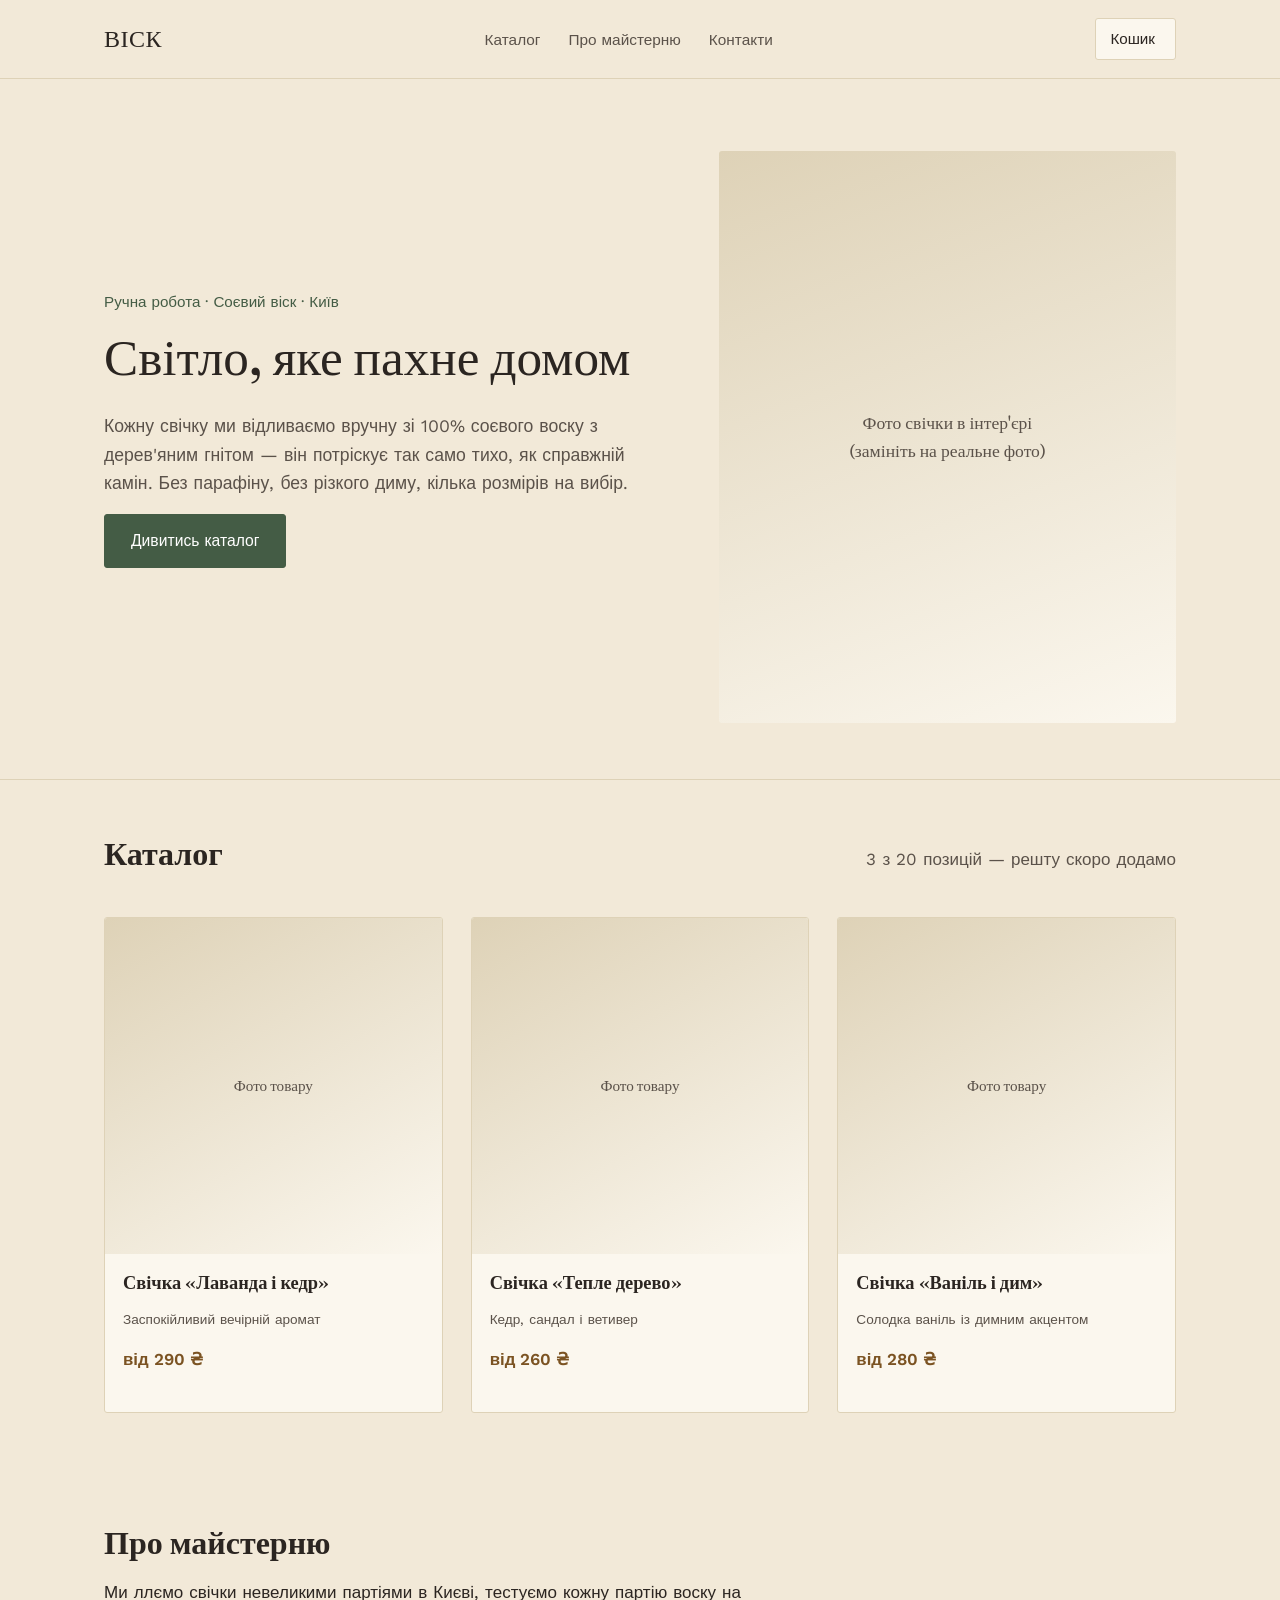
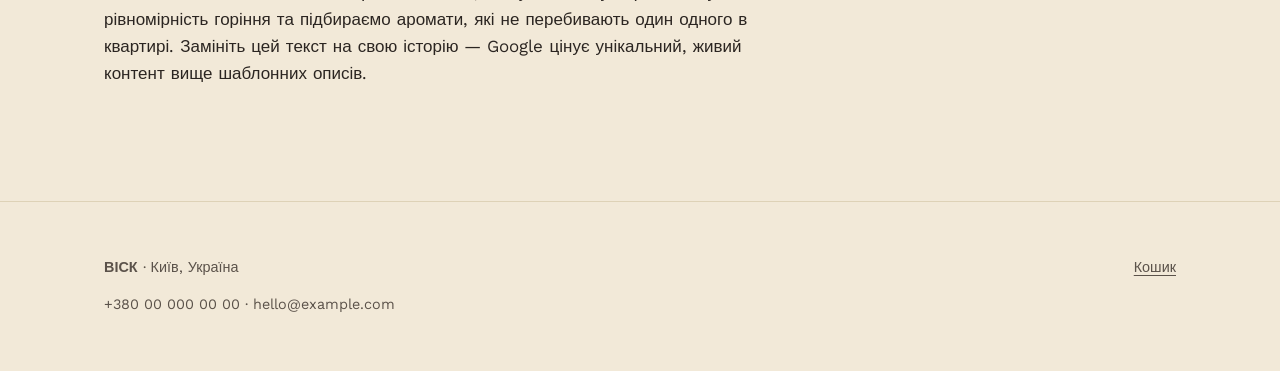
==== index.html @ 2d43c4ae "1" ====
<!DOCTYPE html>
<html lang="uk">
<head>
  <meta charset="UTF-8">
  <meta name="viewport" content="width=device-width, initial-scale=1.0">
  <title>ВІСК — авторські свічки ручної роботи із соєвого воску</title>
  <meta name="description" content="Свічки ручної роботи з натурального соєвого воску з дерев'яним гнітом. Без парафіну, кілька розмірів на вибір. Доставка по Україні.">
  <link rel="canonical" href="https://example-vosk-shop.netlify.app/">
  <meta property="og:type" content="website">
  <meta property="og:title" content="ВІСК — авторські свічки ручної роботи">
  <meta property="og:description" content="Свічки з натурального соєвого воску з дерев'яним гнітом. Без парафіну, кілька розмірів на вибір.">
  <meta property="og:url" content="https://example-vosk-shop.netlify.app/">
  <meta property="og:locale" content="uk_UA">
  <link rel="icon" href="/favicon.svg" type="image/svg+xml">
  <link rel="preconnect" href="https://fonts.googleapis.com">
  <link rel="preconnect" href="https://fonts.gstatic.com" crossorigin>
  <link href="https://fonts.googleapis.com/css2?family=Fraunces:wght@500;600&family=Work+Sans:wght@400;500;600&display=swap" rel="stylesheet">
  <link rel="stylesheet" href="/css/styles.css">
  <script type="application/ld+json">
  {
    "@context": "https://schema.org",
    "@type": "Store",
    "name": "ВІСК",
    "description": "Авторські свічки ручної роботи з натурального соєвого воску.",
    "url": "https://example-vosk-shop.netlify.app/",
    "priceRange": "₴₴"
  }
  </script>
</head>
<body>
  <a class="skip-link" href="#main-content">Перейти до основного контенту</a>
  <header class="site-header">
    <div class="container site-header__inner">
      <a href="/" class="logo">ВІСК</a>
      <nav class="main-nav" id="main-nav" aria-label="Основна навігація" data-open="false">
        <ul>
          <li><a href="/#catalog">Каталог</a></li>
          <li><a href="/#about">Про майстерню</a></li>
          <li><a href="/#contacts">Контакти</a></li>
        </ul>
      </nav>
      <div class="header-actions">
        <a href="/cart.html" class="cart-link" aria-label="Кошик">
          Кошик <span data-cart-count></span>
        </a>
        <button type="button" class="nav-toggle" aria-expanded="false" aria-controls="main-nav" aria-label="Відкрити меню">
          <svg width="20" height="20" viewBox="0 0 20 20" fill="none" aria-hidden="true">
            <path d="M2 5h16M2 10h16M2 15h16" stroke="currentColor" stroke-width="1.6" stroke-linecap="round"/>
          </svg>
        </button>
      </div>
    </div>
    <div class="nav-scrim" data-open="false"></div>
  </header>

  <main id="main-content">
    <section class="hero">
      <div class="container hero__grid">
        <div>
          <p class="hero__eyebrow">Ручна робота · Соєвий віск · Київ</p>
          <h1>Світло, яке пахне домом</h1>
          <p class="lede">Кожну свічку ми відливаємо вручну зі 100% соєвого воску з дерев'яним гнітом — він потріскує так само тихо, як справжній камін. Без парафіну, без різкого диму, кілька розмірів на вибір.</p>
          <p><a href="#catalog" class="btn">Дивитись каталог</a></p>
        </div>
        <div class="hero__image" role="img" aria-label="Фотографія свічки ручної роботи в інтер'єрі">
          Фото свічки в інтер'єрі<br>(замініть на реальне фото)
        </div>
      </div>
    </section>

    <section class="section" id="catalog">
      <div class="container">
        <div class="section__head">
          <h2>Каталог</h2>
          <p>3 з 20 позицій — решту скоро додамо</p>
        </div>
        <div class="product-grid">
<!-- CATALOG:START -->
          <a class="product-card" href="/product/svicha-lavanda.html">
            <div class="product-card__image" role="img" aria-label="Фото товару: Свічка «Лаванда і кедр»">Фото товару</div>
            <div class="product-card__body">
              <h3>Свічка «Лаванда і кедр»</h3>
              <p class="product-card__scent">Заспокійливий вечірній аромат</p>
              <p class="product-card__price">від 290 ₴</p>
            </div>
          </a>

          <a class="product-card" href="/product/svicha-derevo.html">
            <div class="product-card__image" role="img" aria-label="Фото товару: Свічка «Тепле дерево»">Фото товару</div>
            <div class="product-card__body">
              <h3>Свічка «Тепле дерево»</h3>
              <p class="product-card__scent">Кедр, сандал і ветивер</p>
              <p class="product-card__price">від 260 ₴</p>
            </div>
          </a>

          <a class="product-card" href="/product/svicha-vanil.html">
            <div class="product-card__image" role="img" aria-label="Фото товару: Свічка «Ваніль і дим»">Фото товару</div>
            <div class="product-card__body">
              <h3>Свічка «Ваніль і дим»</h3>
              <p class="product-card__scent">Солодка ваніль із димним акцентом</p>
              <p class="product-card__price">від 280 ₴</p>
            </div>
          </a>
          <!-- CATALOG:END -->
        </div>
      </div>
    </section>

    <section class="section" id="about">
      <div class="container">
        <h2>Про майстерню</h2>
        <p>Ми ллємо свічки невеликими партіями в Києві, тестуємо кожну партію воску на рівномірність горіння та підбираємо аромати, які не перебивають один одного в квартирі. Замініть цей текст на свою історію — Google цінує унікальний, живий контент вище шаблонних описів.</p>
      </div>
    </section>
  </main>

  <footer class="site-footer" id="contacts">
    <div class="container site-footer__inner">
      <div>
        <p><strong>ВІСК</strong> · Київ, Україна</p>
        <p>+380 00 000 00 00 · hello@example.com</p>
      </div>
      <nav aria-label="Інформація">
        <p><a href="/cart.html">Кошик</a></p>
      </nav>
    </div>
  </footer>

  <script src="/js/products-data.js"></script>
  <script src="/js/cart.js"></script>
  <script src="/js/main.js"></script>
</body>
</html>
---- css/styles.css ----
/* =========================================================
   ВОСК — стили магазина
   Токены палитры и типографики собраны в :root, ничего
   не хардкодится повторно, чтобы правки были в одном месте.
   ========================================================= */

:root {
  --wax: #f2e9d8;          /* фон — цвет воска */
  --wax-card: #fbf7ee;     /* фон карточек, чуть светлее */
  --wick: #2b2521;         /* текст — цвет фитиля */
  --wick-soft: #5b524a;    /* вторичный текст */
  --forest: #445c45;       /* основной акцент — брендовый зелёный */
  --forest-dark: #334634;
  --amber: #7b5322;        /* акцент действия — цена, hover (затемнено для контраста AA 5.6:1) */
  --error: #a33333;        /* ошибки форм, контраст AA 5.7:1 на --wax */
  --stone: #ded2b7;        /* границы, разделители */
  --white: #ffffff;

  --font-display: "Fraunces", Georgia, serif;
  --font-body: "Work Sans", Arial, sans-serif;

  --radius: 3px;
  --container: 1120px;
}

* { box-sizing: border-box; }

/* ---------- Skip link (accessibility) ---------- */

.skip-link {
  position: absolute;
  left: 0;
  top: -100%;
  background: var(--forest);
  color: var(--white);
  padding: 12px 20px;
  z-index: 100;
  text-decoration: none;
  border-radius: 0 0 var(--radius) 0;
  transition: top 0.15s ease;
}

.skip-link:focus {
  top: 0;
}

.visually-hidden {
  position: absolute;
  width: 1px;
  height: 1px;
  padding: 0;
  margin: -1px;
  overflow: hidden;
  clip: rect(0, 0, 0, 0);
  white-space: nowrap;
  border: 0;
}

html {
  scroll-behavior: smooth;
}

@media (prefers-reduced-motion: reduce) {
  html { scroll-behavior: auto; }
  * { animation-duration: 0.01ms !important; animation-iteration-count: 1 !important; transition-duration: 0.01ms !important; }
}

body {
  margin: 0;
  background: var(--wax);
  color: var(--wick);
  font-family: var(--font-body);
  font-size: 17px;
  line-height: 1.6;
  -webkit-font-smoothing: antialiased;
}

h1, h2, h3 {
  font-family: var(--font-display);
  font-weight: 600;
  line-height: 1.15;
  margin: 0 0 0.5em;
  color: var(--wick);
}

h1 { font-size: clamp(2.1rem, 4vw, 3.2rem); font-weight: 500; }
h2 { font-size: clamp(1.5rem, 2.6vw, 2rem); }
h3 { font-size: 1.15rem; }

p { max-width: 62ch; }

a {
  color: var(--forest);
  text-decoration-thickness: 1px;
  text-underline-offset: 3px;
}

a:focus-visible,
button:focus-visible,
input:focus-visible,
select:focus-visible,
textarea:focus-visible {
  outline: 2px solid var(--forest);
  outline-offset: 2px;
}

img { max-width: 100%; display: block; }

.container {
  width: 100%;
  max-width: var(--container);
  margin-inline: auto;
  padding-inline: 24px;
}

/* ---------- Header ---------- */

.site-header {
  border-bottom: 1px solid var(--stone);
  background: var(--wax);
  position: sticky;
  top: 0;
  z-index: 10;
}

.site-header__inner {
  display: flex;
  align-items: center;
  justify-content: space-between;
  padding-block: 18px;
}

.logo {
  font-family: var(--font-display);
  font-size: 1.5rem;
  color: var(--wick);
  text-decoration: none;
  letter-spacing: 0.02em;
}

.main-nav ul {
  display: flex;
  gap: 28px;
  list-style: none;
  margin: 0;
  padding: 0;
}

.main-nav a {
  color: var(--wick-soft);
  text-decoration: none;
  font-size: 0.96rem;
}

.main-nav a:hover { color: var(--forest); }

.header-actions {
  display: flex;
  align-items: center;
  gap: 12px;
}

.nav-toggle {
  display: none;
  background: none;
  border: 1px solid var(--stone);
  border-radius: var(--radius);
  width: 42px;
  height: 42px;
  padding: 0;
  cursor: pointer;
  align-items: center;
  justify-content: center;
}

.nav-toggle svg { display: block; }

/* ---------- Mobile nav ---------- */

@media (max-width: 860px) {
  .nav-toggle { display: inline-flex; }

  .main-nav {
    display: block;
    position: fixed;
    inset: 0 0 0 auto;
    width: min(300px, 80vw);
    background: var(--wax-card);
    border-left: 1px solid var(--stone);
    padding: 90px 28px 28px;
    transform: translateX(100%);
    transition: transform 0.2s ease;
    z-index: 20;
  }

  .main-nav[data-open="true"] {
    transform: translateX(0);
  }

  .main-nav ul {
    flex-direction: column;
    gap: 22px;
  }

  .main-nav a {
    font-size: 1.1rem;
    display: block;
  }

  .nav-scrim {
    display: none;
    position: fixed;
    inset: 0;
    background: rgba(43, 37, 33, 0.4);
    z-index: 15;
  }

  .nav-scrim[data-open="true"] {
    display: block;
  }
}

.cart-link {
  display: inline-flex;
  align-items: center;
  gap: 6px;
  text-decoration: none;
  color: var(--wick);
  font-size: 0.95rem;
  border: 1px solid var(--stone);
  padding: 8px 14px;
  border-radius: var(--radius);
  background: var(--wax-card);
}

.cart-link:hover { border-color: var(--forest); }

/* ---------- Hero ---------- */

.hero {
  padding-block: 72px 56px;
  border-bottom: 1px solid var(--stone);
}

.hero__grid {
  display: grid;
  grid-template-columns: 1.1fr 0.9fr;
  gap: 56px;
  align-items: center;
}

.hero__eyebrow {
  color: var(--forest);
  font-size: 0.95rem;
  margin: 0 0 14px;
}

.hero p.lede {
  color: var(--wick-soft);
  font-size: 1.1rem;
}

.hero__image {
  aspect-ratio: 4/5;
  background: linear-gradient(160deg, var(--stone), var(--wax-card));
  border-radius: var(--radius);
  display: flex;
  align-items: center;
  justify-content: center;
  color: var(--wick-soft);
  font-family: var(--font-display);
  font-size: 1.1rem;
  text-align: center;
  padding: 24px;
}

.btn {
  display: inline-block;
  background: var(--forest);
  color: var(--white);
  text-decoration: none;
  padding: 13px 26px;
  border-radius: var(--radius);
  font-size: 0.98rem;
  border: 1px solid var(--forest);
  cursor: pointer;
  font-family: var(--font-body);
}

.btn:hover { background: var(--forest-dark); border-color: var(--forest-dark); }

.btn--outline {
  background: transparent;
  color: var(--wick);
  border-color: var(--wick);
}

.btn--outline:hover { border-color: var(--forest); color: var(--forest); background: transparent; }

.btn--full { width: 100%; text-align: center; }

/* ---------- Product grid ---------- */

.section { padding-block: 56px; }

.section__head {
  display: flex;
  justify-content: space-between;
  align-items: baseline;
  margin-bottom: 28px;
  gap: 16px;
  flex-wrap: wrap;
}

.section__head p { margin: 0; color: var(--wick-soft); }

.product-grid {
  display: grid;
  grid-template-columns: repeat(3, 1fr);
  gap: 28px;
}

.product-card {
  background: var(--wax-card);
  border: 1px solid var(--stone);
  border-radius: var(--radius);
  overflow: hidden;
  text-decoration: none;
  color: inherit;
  display: flex;
  flex-direction: column;
}

.product-card__image {
  aspect-ratio: 1/1;
  background: linear-gradient(150deg, var(--stone), var(--wax-card));
  display: flex;
  align-items: center;
  justify-content: center;
  color: var(--wick-soft);
  font-family: var(--font-display);
  font-size: 0.95rem;
  text-align: center;
  padding: 16px;
}

.product-card__body {
  padding: 18px 18px 22px;
  display: flex;
  flex-direction: column;
  gap: 6px;
  flex-grow: 1;
}

.product-card__scent {
  font-size: 0.85rem;
  color: var(--wick-soft);
  margin: 0;
}

.product-card__price {
  margin-top: auto;
  padding-top: 10px;
  font-size: 1.05rem;
  color: var(--amber);
  font-weight: 600;
}

/* ---------- Product page ---------- */

.breadcrumbs {
  font-size: 0.88rem;
  color: var(--wick-soft);
  padding-block: 20px 0;
}

.breadcrumbs a { color: var(--wick-soft); }
.breadcrumbs ol { list-style: none; display: flex; gap: 6px; margin: 0; padding: 0; flex-wrap: wrap; }
.breadcrumbs li:not(:last-child)::after { content: "/"; margin-left: 6px; color: var(--stone); }

.product-detail {
  display: grid;
  grid-template-columns: 1fr 1fr;
  gap: 56px;
  padding-block: 32px 64px;
  align-items: start;
}

.product-detail__gallery {
  aspect-ratio: 1/1;
  background: linear-gradient(150deg, var(--stone), var(--wax-card));
  border-radius: var(--radius);
  display: flex;
  align-items: center;
  justify-content: center;
  color: var(--wick-soft);
  font-family: var(--font-display);
  text-align: center;
  padding: 24px;
}

.product-detail__price {
  font-size: 1.7rem;
  color: var(--amber);
  font-weight: 600;
  margin: 6px 0 22px;
}

.product-detail__meta {
  list-style: none;
  padding: 0;
  margin: 24px 0;
  border-top: 1px solid var(--stone);
}

.product-detail__meta li {
  display: flex;
  justify-content: space-between;
  padding: 10px 0;
  border-bottom: 1px solid var(--stone);
  font-size: 0.95rem;
}

.product-detail__meta span:first-child { color: var(--wick-soft); }

.qty-row {
  display: flex;
  align-items: center;
  gap: 14px;
  margin-bottom: 20px;
}

.qty-input {
  width: 64px;
  padding: 10px;
  border: 1px solid var(--stone);
  border-radius: var(--radius);
  font-family: var(--font-body);
  font-size: 1rem;
  text-align: center;
  background: var(--white);
}

/* ---------- Cart & checkout ---------- */

.cart-table {
  width: 100%;
  border-collapse: collapse;
  margin-block: 28px;
}

.cart-table th {
  text-align: left;
  font-size: 0.85rem;
  color: var(--wick-soft);
  font-weight: 500;
  padding-bottom: 12px;
  border-bottom: 1px solid var(--stone);
}

.cart-table td {
  padding: 16px 0;
  border-bottom: 1px solid var(--stone);
  vertical-align: middle;
}

.cart-item__name { font-weight: 500; }
.cart-item__remove {
  background: none;
  border: none;
  color: var(--wick-soft);
  text-decoration: underline;
  cursor: pointer;
  font-family: var(--font-body);
  font-size: 0.88rem;
  padding: 0;
}
.cart-item__remove:hover { color: var(--amber); }

.cart-qty {
  width: 56px;
  padding: 8px;
  border: 1px solid var(--stone);
  border-radius: var(--radius);
  text-align: center;
  font-family: var(--font-body);
}

.cart-summary {
  max-width: 360px;
  margin-left: auto;
  border-top: 2px solid var(--wick);
  padding-top: 18px;
}

.cart-summary__row {
  display: flex;
  justify-content: space-between;
  padding-block: 6px;
}

.cart-summary__total {
  font-size: 1.2rem;
  font-weight: 600;
  color: var(--wick);
  border-top: 1px solid var(--stone);
  margin-top: 8px;
  padding-top: 12px;
}

.empty-state {
  text-align: center;
  padding-block: 64px;
  color: var(--wick-soft);
}

.form-grid {
  display: grid;
  grid-template-columns: 1fr 1fr;
  gap: 18px;
  margin-block: 24px;
}

.form-grid .full { grid-column: 1 / -1; }

.field label {
  display: block;
  font-size: 0.88rem;
  color: var(--wick-soft);
  margin-bottom: 6px;
}

.field input,
.field textarea {
  width: 100%;
  padding: 12px;
  border: 1px solid var(--stone);
  border-radius: var(--radius);
  font-family: var(--font-body);
  font-size: 1rem;
  background: var(--white);
}

.checkout-note {
  font-size: 0.85rem;
  color: var(--wick-soft);
  margin-top: 14px;
}

/* ---------- Footer ---------- */

.site-footer {
  border-top: 1px solid var(--stone);
  padding-block: 40px;
  margin-top: 40px;
}

.site-footer__inner {
  display: flex;
  justify-content: space-between;
  flex-wrap: wrap;
  gap: 20px;
  color: var(--wick-soft);
  font-size: 0.9rem;
}

.site-footer a { color: var(--wick-soft); }

/* ---------- Responsive ---------- */

@media (max-width: 860px) {
  .hero__grid { grid-template-columns: 1fr; }
  .hero__image { order: -1; aspect-ratio: 16/10; }
  .product-grid { grid-template-columns: repeat(2, 1fr); }
  .product-detail { grid-template-columns: 1fr; gap: 32px; }
  .form-grid { grid-template-columns: 1fr; }
}

@media (max-width: 520px) {
  .product-grid { grid-template-columns: 1fr; }
  .site-footer__inner { flex-direction: column; }
}
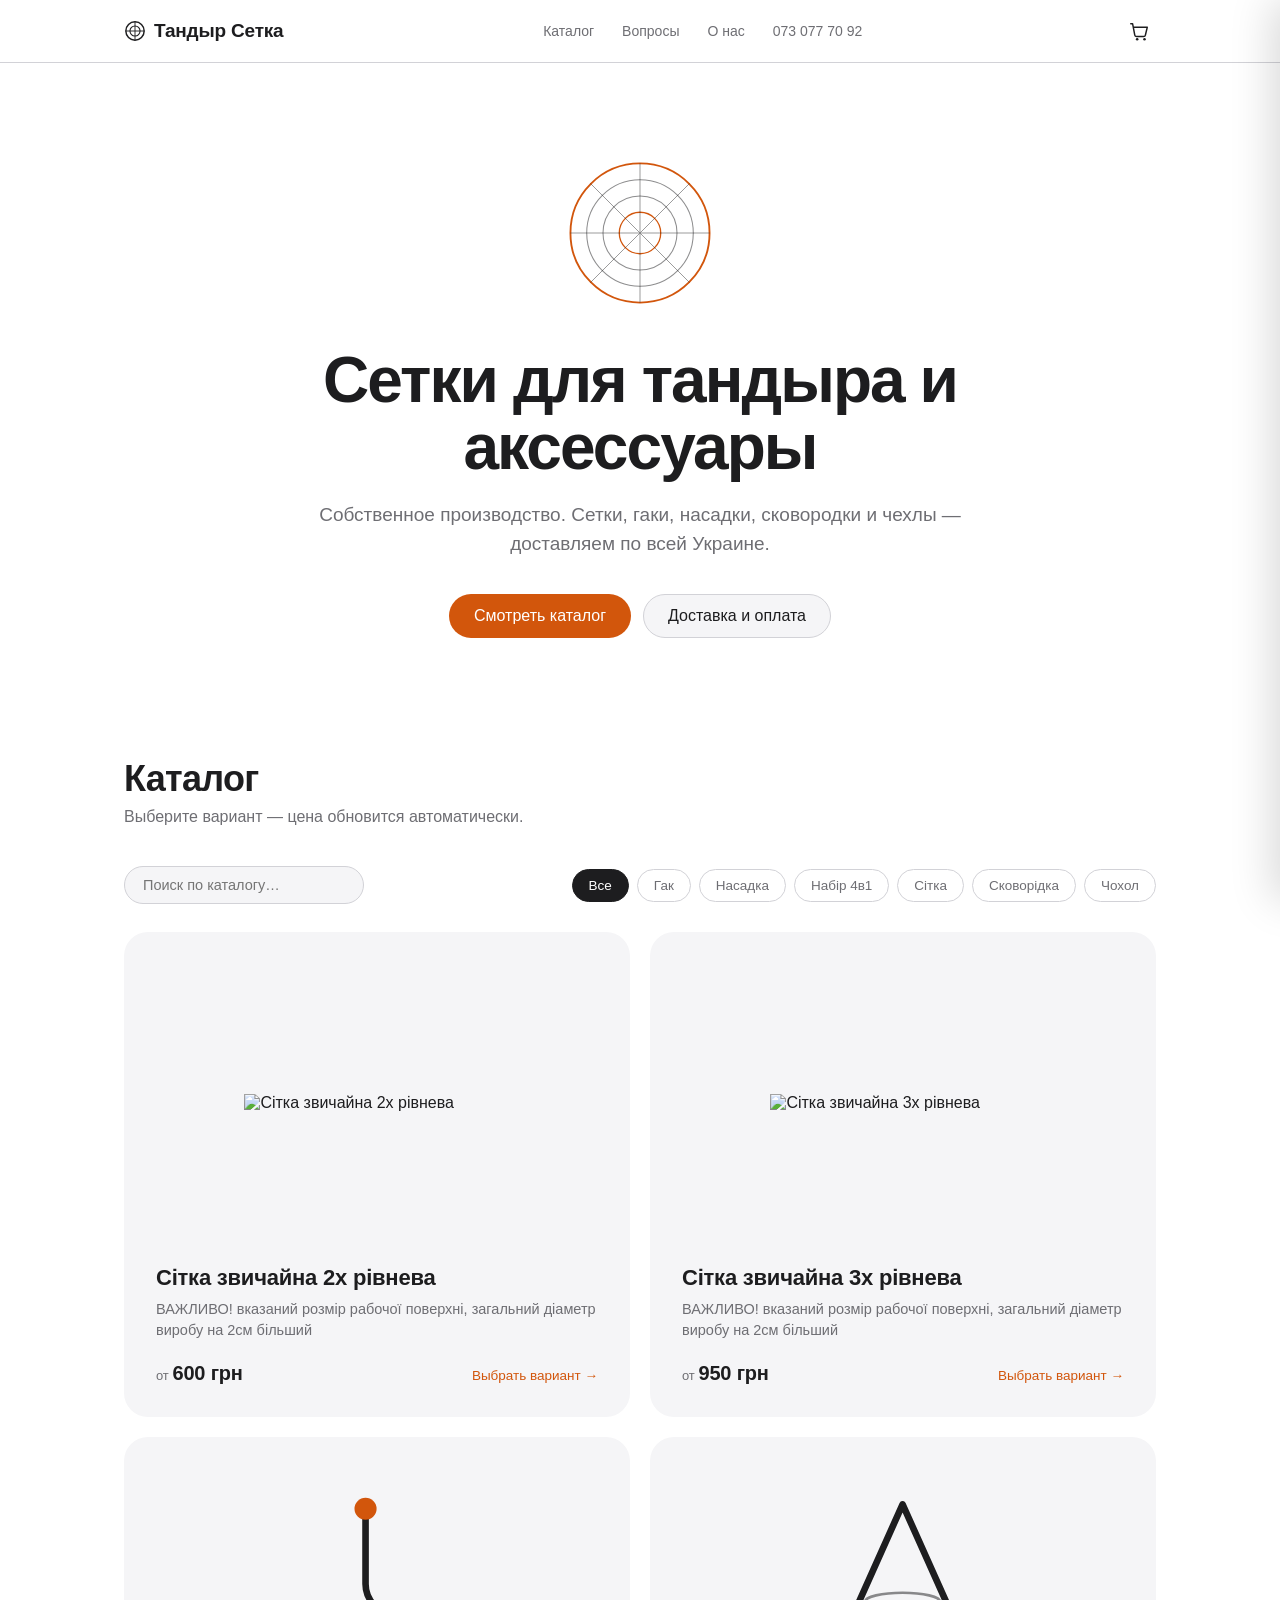
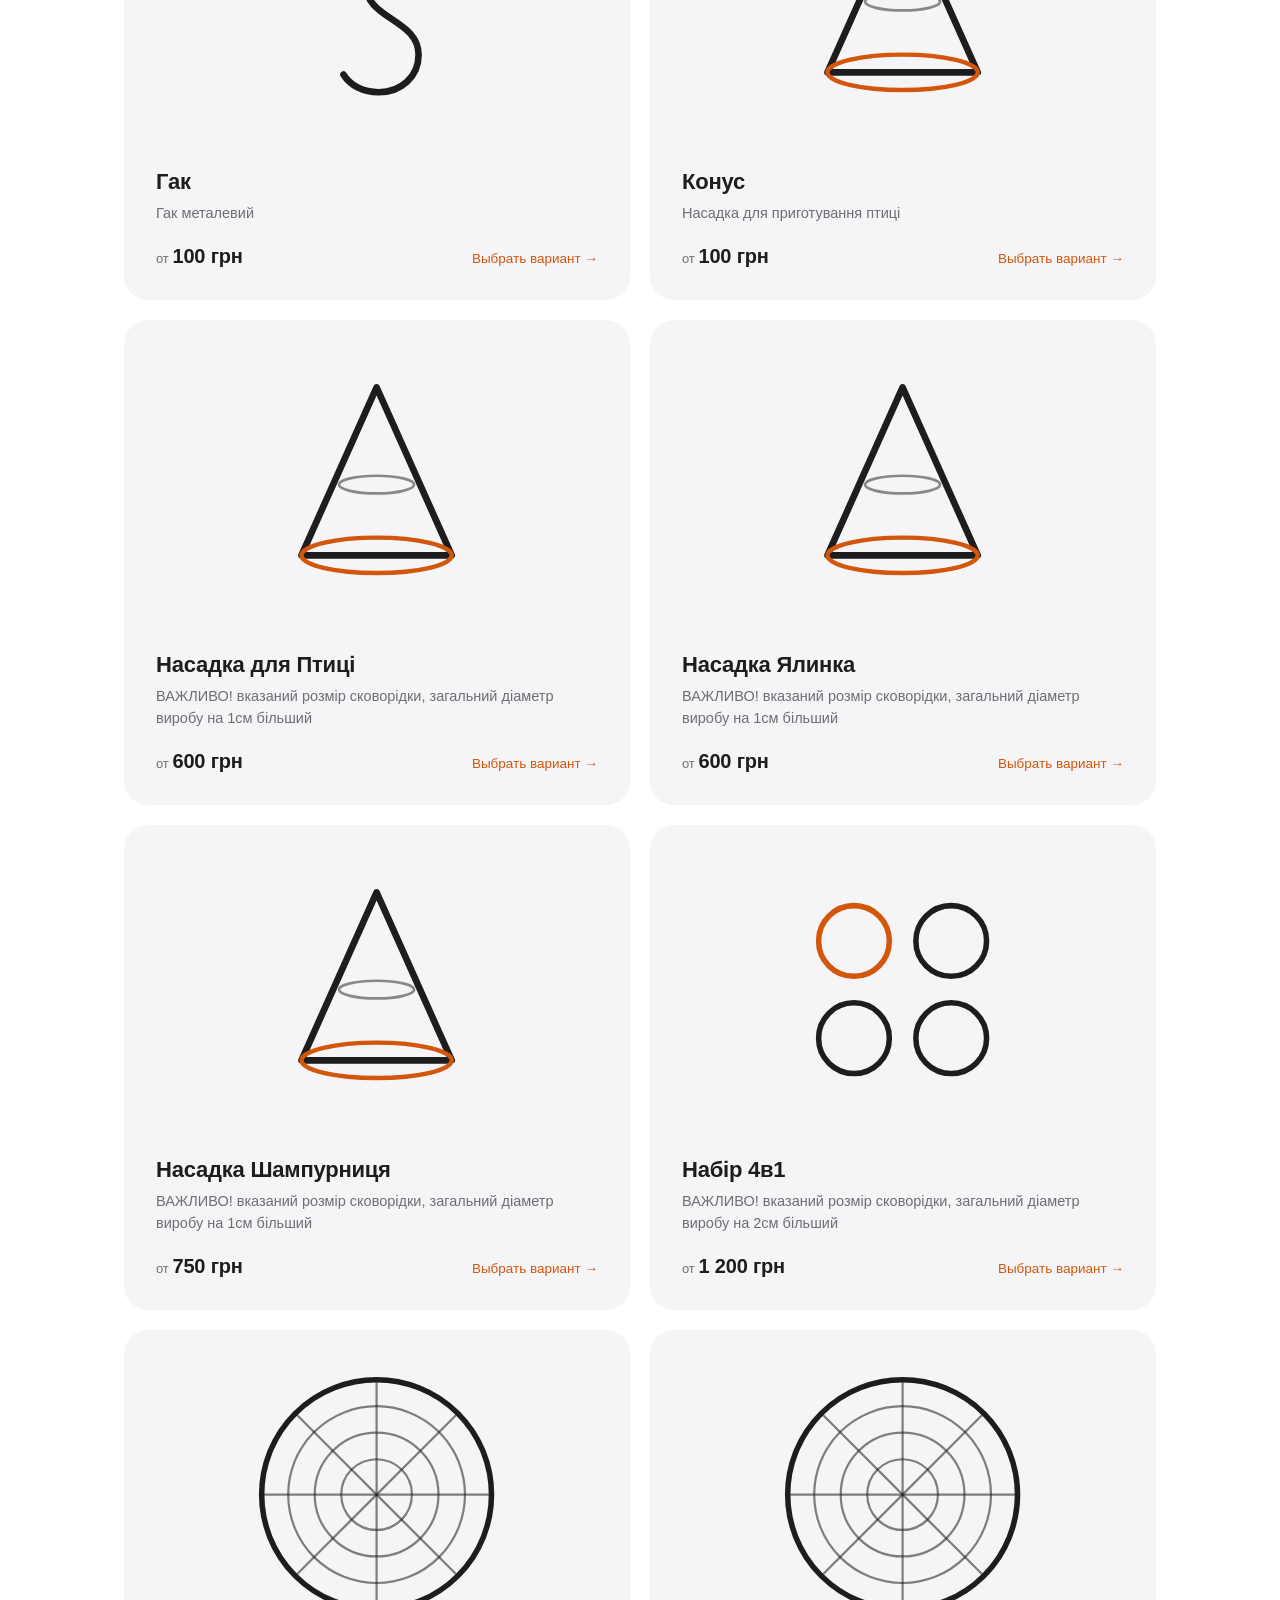
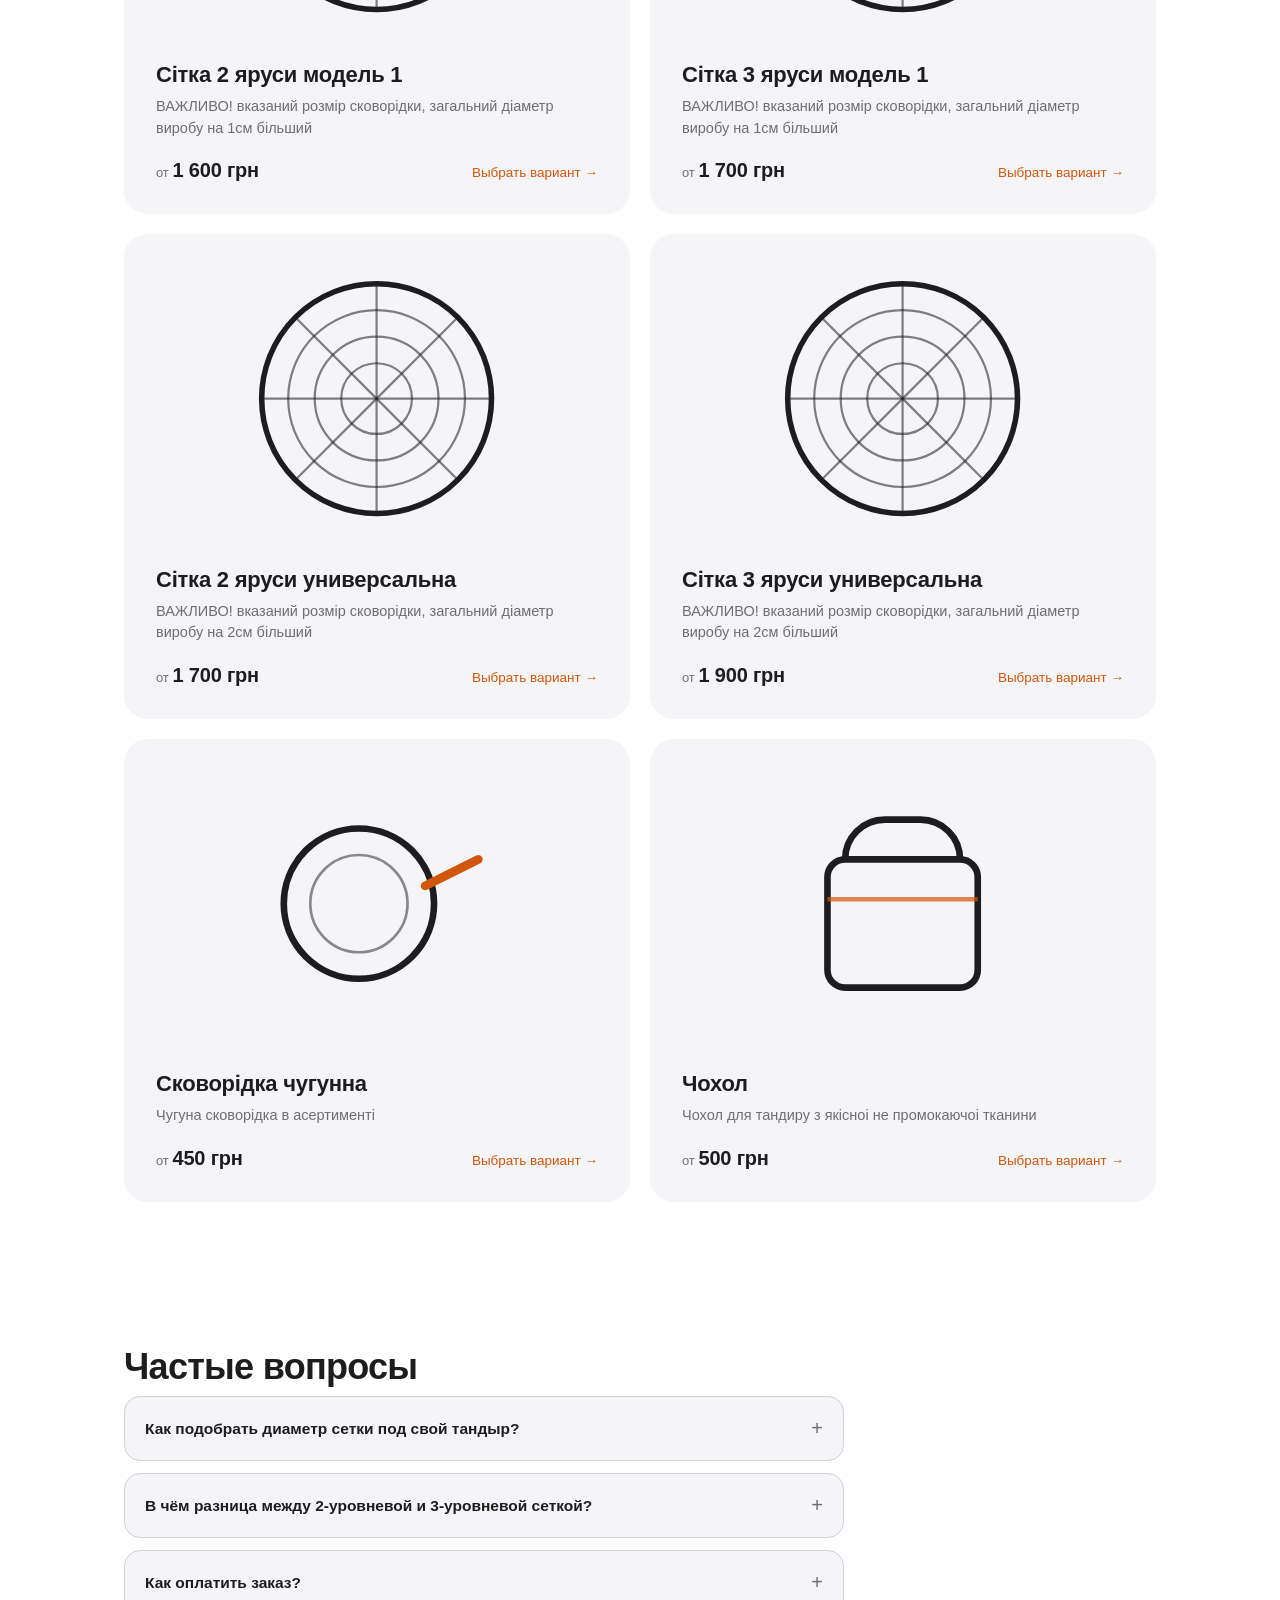
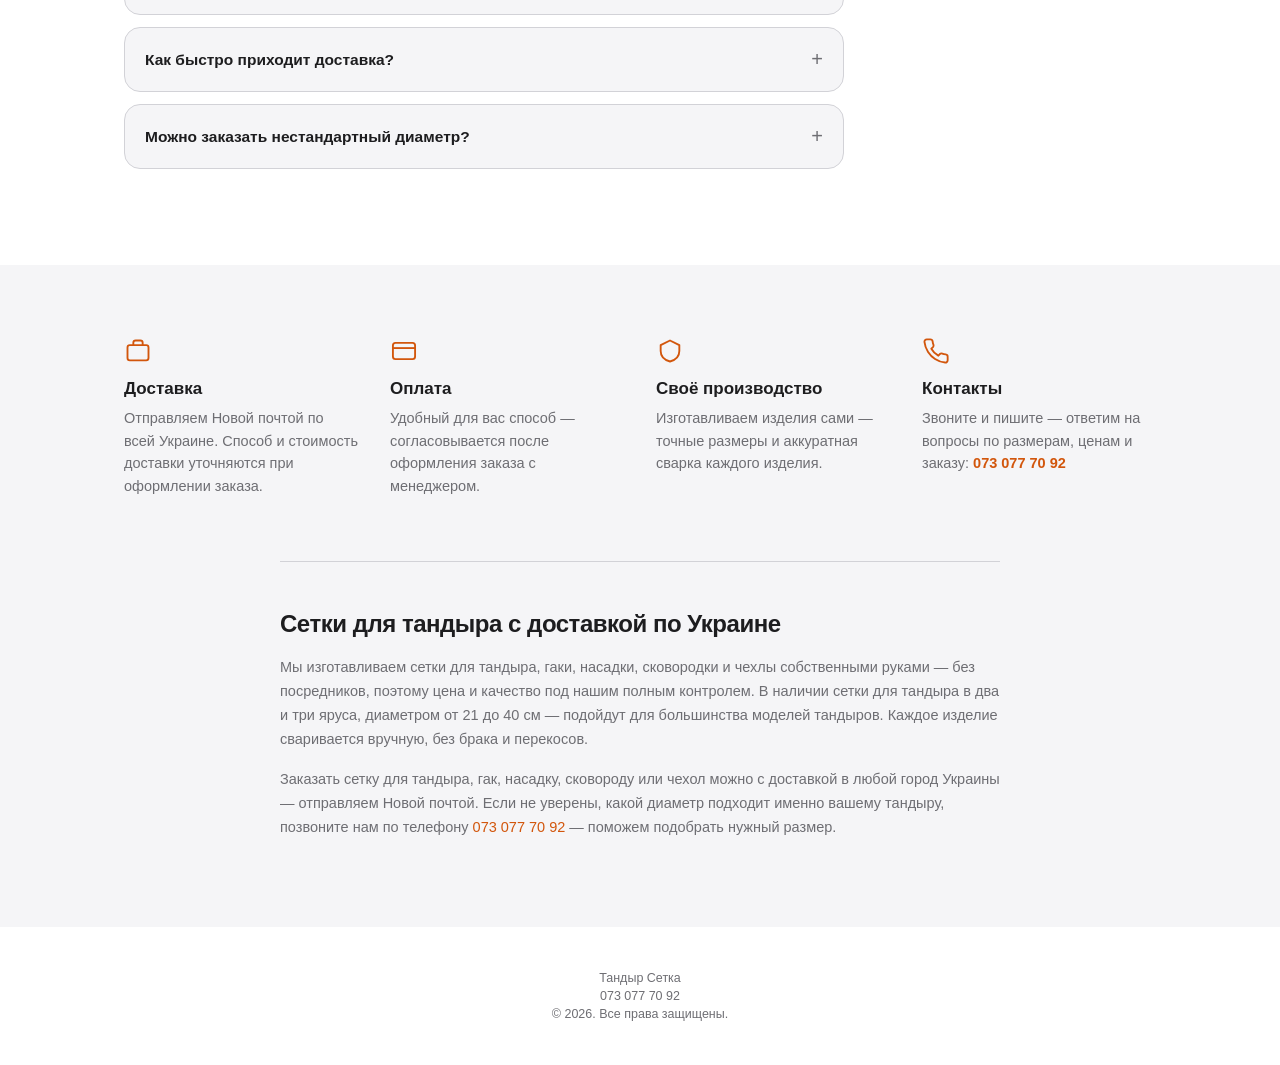
==== commit 341ff90c: "add new site 2.0" ====
--- a/index.html
+++ b/index.html
@@ -1,134 +1,297 @@
 <!DOCTYPE html>
-<html lang="uk">
+<html lang="ru">
 <head>
-  <meta charset="UTF-8">
-  <meta name="viewport" content="width=device-width, initial-scale=1.0">
-  <title>ВІСК — авторські свічки ручної роботи із соєвого воску</title>
-  <meta name="description" content="Свічки ручної роботи з натурального соєвого воску з дерев'яним гнітом. Без парафіну, кілька розмірів на вибір. Доставка по Україні.">
-  <link rel="canonical" href="https://example-vosk-shop.netlify.app/">
-  <meta property="og:type" content="website">
-  <meta property="og:title" content="ВІСК — авторські свічки ручної роботи">
-  <meta property="og:description" content="Свічки з натурального соєвого воску з дерев'яним гнітом. Без парафіну, кілька розмірів на вибір.">
-  <meta property="og:url" content="https://example-vosk-shop.netlify.app/">
-  <meta property="og:locale" content="uk_UA">
-  <link rel="icon" href="/favicon.svg" type="image/svg+xml">
-  <link rel="preconnect" href="https://fonts.googleapis.com">
-  <link rel="preconnect" href="https://fonts.gstatic.com" crossorigin>
-  <link href="https://fonts.googleapis.com/css2?family=Fraunces:wght@500;600&family=Work+Sans:wght@400;500;600&display=swap" rel="stylesheet">
-  <link rel="stylesheet" href="/css/styles.css">
+<meta charset="UTF-8">
+<meta name="viewport" content="width=device-width, initial-scale=1, viewport-fit=cover">
+<title>Сетки для тандыра купить в Украине — Тандыр Сетка | сетки, гаки, насадки</title>
+<meta name="description" content="Сетки для тандыра собственного производства, гаки, насадки, сковородки и чехлы. Доставка Новой почтой по всей Украине.">
+<meta name="keywords" content="сетка для тандыра, сетка для тандыра купить, сетка для тандыра цена, гак для тандыра, насадка для тандыра, сковорода для тандыра, чехол для тандыра">
+<!-- TODO: замените на ваш настоящий домен после покупки/подключения -->
+<link rel="canonical" href="https://your-domain.example/">
+
+<meta property="og:type" content="website">
+<meta property="og:site_name" content="Тандыр Сетка">
+<meta property="og:title" content="Сетки для тандыра купить в Украине — Тандыр Сетка">
+<meta property="og:description" content="Сетки для тандыра собственного производства, гаки, насадки, сковородки и чехлы. Доставка по всей Украине.">
+<meta property="og:locale" content="ru_UA">
+
+<meta name="twitter:card" content="summary">
+<meta name="twitter:title" content="Сетки для тандыра купить в Украине — Тандыр Сетка">
+<meta name="twitter:description" content="Сетки для тандыра собственного производства, гаки, насадки, сковородки и чехлы. Доставка по всей Украине.">
+
+<link rel="icon" href="data:image/svg+xml,<svg xmlns=%22http://www.w3.org/2000/svg%22 viewBox=%220 0 100 100%22><text y=%22.9em%22 font-size=%2290%22>🔥</text></svg>">
+
+<link rel="stylesheet" href="css/style.css">
+</head>
+<body>
+
+<header class="nav">
+  <div class="nav-inner">
+    <div class="brand">
+      <svg class="brand-mark" viewBox="0 0 24 24" fill="none" aria-hidden="true">
+        <circle cx="12" cy="12" r="10" stroke="currentColor" stroke-width="1.6"/>
+        <circle cx="12" cy="12" r="5.5" stroke="currentColor" stroke-width="1.2"/>
+        <line x1="12" y1="2" x2="12" y2="22" stroke="currentColor" stroke-width="1"/>
+        <line x1="2" y1="12" x2="22" y2="12" stroke="currentColor" stroke-width="1"/>
+      </svg>
+      <span id="brand-name">Тандыр Сетка</span>
+    </div>
+    <nav class="nav-links">
+      <a href="#catalog">Каталог</a>
+      <a href="#faq">Вопросы</a>
+      <a href="#about">О нас</a>
+      <a href="tel:+380730777092" id="nav-phone">073 077 70 92</a>
+    </nav>
+    <button class="cart-btn" id="cart-toggle" aria-label="Корзина">
+      <svg width="22" height="22" viewBox="0 0 24 24" fill="none" aria-hidden="true">
+        <path d="M3 4h2l2.4 12.4a2 2 0 0 0 2 1.6h7.6a2 2 0 0 0 2-1.6L21 8H6" stroke="currentColor" stroke-width="1.6" stroke-linecap="round" stroke-linejoin="round"/>
+        <circle cx="10" cy="21" r="1.4" fill="currentColor"/>
+        <circle cx="18" cy="21" r="1.4" fill="currentColor"/>
+      </svg>
+      <span class="cart-count" id="cart-count" style="display:none">0</span>
+    </button>
+  </div>
+</header>
+
+<main>
+  <section class="hero">
+    <svg class="hero-mark" viewBox="0 0 200 200" fill="none" aria-hidden="true">
+      <circle cx="100" cy="100" r="94" stroke="var(--accent)" stroke-width="2.5"/>
+      <circle cx="100" cy="100" r="72" stroke="currentColor" stroke-width="1.4" opacity="0.5"/>
+      <circle cx="100" cy="100" r="50" stroke="currentColor" stroke-width="1.4" opacity="0.5"/>
+      <circle cx="100" cy="100" r="28" stroke="var(--accent)" stroke-width="1.8"/>
+      <g opacity="0.6" stroke="currentColor" stroke-width="1">
+        <line x1="100" y1="6" x2="100" y2="194"/>
+        <line x1="6" y1="100" x2="194" y2="100"/>
+        <line x1="33" y1="33" x2="167" y2="167"/>
+        <line x1="167" y1="33" x2="33" y2="167"/>
+      </g>
+    </svg>
+    <h1 class="hero-title">Сетки для тандыра и аксессуары</h1>
+    <p class="hero-sub">Собственное производство. Сетки, гаки, насадки, сковородки и чехлы — доставляем по всей Украине.</p>
+    <div class="hero-cta">
+      <a href="#catalog" class="btn btn-primary">Смотреть каталог</a>
+      <a href="#about" class="btn btn-secondary">Доставка и оплата</a>
+    </div>
+  </section>
+
+  <section class="catalog" id="catalog">
+    <div class="wrap">
+      <h2 class="section-title">Каталог</h2>
+      <p class="section-sub">Выберите вариант — цена обновится автоматически.</p>
+
+      <div class="catalog-controls">
+        <input type="search" id="catalog-search" class="catalog-search" placeholder="Поиск по каталогу…" aria-label="Поиск по каталогу">
+        <!-- Кнопки категорий подставляются скриптом из data/products.json —
+             добавите новую категорию в товаре, кнопка появится сама -->
+        <div class="catalog-filters" id="catalog-filters" role="group" aria-label="Фильтр по категории"></div>
+      </div>
+
+      <p class="catalog-empty" id="catalog-empty" hidden>Ничего не найдено. Попробуйте другой запрос или категорию.</p>
+
+      <div class="products" id="products-root">
+        <!-- Статичные карточки: продублированы из data/products.json (id 7 и 8), чтобы
+             поисковые роботы видели реальный текст товара сразу в HTML, без выполнения JS.
+             Если меняете эти товары в products.json — поправьте текст и здесь тоже. -->
+        <div class="product-card" role="button" tabindex="0" data-product-id="7" data-category="Сітка" id="static-card-7">
+          <div class="product-visual">
+            <img src="img/2x.jpg" alt="Сітка звичайна 2х рівнева" loading="lazy" onerror="this.parentElement.innerHTML=window.__categoryIcon('Сітка')">
+          </div>
+          <h3 class="product-name">Сітка звичайна 2х рівнева</h3>
+          <p class="product-teaser">ВАЖЛИВО! вказаний розмір рабочої поверхні, загальний діаметр виробу на 2см більший</p>
+          <div class="product-price-range">
+            <span class="price-from"><span class="from-label">от</span>600 грн</span>
+            <span class="open-hint">Выбрать вариант →</span>
+          </div>
+        </div>
+
+        <div class="product-card" role="button" tabindex="0" data-product-id="8" data-category="Сітка" id="static-card-8">
+          <div class="product-visual">
+            <img src="img/3x.jpg" alt="Сітка звичайна 3х рівнева" loading="lazy" onerror="this.parentElement.innerHTML=window.__categoryIcon('Сітка')">
+          </div>
+          <h3 class="product-name">Сітка звичайна 3х рівнева</h3>
+          <p class="product-teaser">ВАЖЛИВО! вказаний розмір рабочої поверхні, загальний діаметр виробу на 2см більший</p>
+          <div class="product-price-range">
+            <span class="price-from"><span class="from-label">от</span>950 грн</span>
+            <span class="open-hint">Выбрать вариант →</span>
+          </div>
+        </div>
+      </div>
+    </div>
+  </section>
+
+  <section class="faq" id="faq">
+    <div class="wrap">
+      <h2 class="section-title">Частые вопросы</h2>
+      <div class="faq-list">
+        <details class="faq-item">
+          <summary>Как подобрать диаметр сетки под свой тандыр?</summary>
+          <p>Измерьте внутренний диаметр тандыра на том уровне, где будет стоять сетка — обычно чуть ниже горловины. Наши сетки идут диаметром от 21 до 40&nbsp;см с шагом 2 см, поэтому почти всегда можно подобрать точный размер. Если сомневаетесь — позвоните нам, поможем определить нужный диаметр по фото или размерам тандыра.</p>
+        </details>
+        <details class="faq-item">
+          <summary>В чём разница между 2‑уровневой и 3‑уровневой сеткой?</summary>
+          <p>2‑уровневая сетка компактнее и стоит дешевле — подходит для небольших компаний. 3‑уровневая вмещает больше продуктов за один раз и удобна, если вы готовите сразу несколько разных блюд на разных ярусах.</p>
+        </details>
+        <details class="faq-item">
+          <summary>Как оплатить заказ?</summary>
+          <p>Способ оплаты согласовывается с менеджером после оформления заказа — подберём удобный вариант.</p>
+        </details>
+        <details class="faq-item">
+          <summary>Как быстро приходит доставка?</summary>
+          <p>Отправляем Новой почтой по всей Украине. Сроки доставки зависят от вашего города — обычно 1–3 дня с момента отправки.</p>
+        </details>
+        <details class="faq-item">
+          <summary>Можно заказать нестандартный диаметр?</summary>
+          <p>Свяжитесь с нами по телефону — обсудим возможность изготовления под ваш размер.</p>
+        </details>
+      </div>
+    </div>
+  </section>
+
   <script type="application/ld+json">
   {
     "@context": "https://schema.org",
-    "@type": "Store",
-    "name": "ВІСК",
-    "description": "Авторські свічки ручної роботи з натурального соєвого воску.",
-    "url": "https://example-vosk-shop.netlify.app/",
-    "priceRange": "₴₴"
+    "@type": "FAQPage",
+    "mainEntity": [
+      {
+        "@type": "Question",
+        "name": "Как подобрать диаметр сетки под свой тандыр?",
+        "acceptedAnswer": {
+          "@type": "Answer",
+          "text": "Измерьте внутренний диаметр тандыра на том уровне, где будет стоять сетка — обычно чуть ниже горловины. Сетки идут диаметром от 21 до 40 см с шагом 2 см. Если сомневаетесь — позвоните, поможем определить нужный диаметр."
+        }
+      },
+      {
+        "@type": "Question",
+        "name": "В чём разница между 2-уровневой и 3-уровневой сеткой?",
+        "acceptedAnswer": {
+          "@type": "Answer",
+          "text": "2-уровневая сетка компактнее и дешевле, подходит для небольших компаний. 3-уровневая вмещает больше продуктов за один раз и удобна для приготовления нескольких блюд одновременно."
+        }
+      },
+      {
+        "@type": "Question",
+        "name": "Как оплатить заказ?",
+        "acceptedAnswer": {
+          "@type": "Answer",
+          "text": "Способ оплаты согласовывается с менеджером после оформления заказа."
+        }
+      },
+      {
+        "@type": "Question",
+        "name": "Как быстро приходит доставка?",
+        "acceptedAnswer": {
+          "@type": "Answer",
+          "text": "Отправляем Новой почтой по всей Украине, обычно 1-3 дня с момента отправки."
+        }
+      },
+      {
+        "@type": "Question",
+        "name": "Можно заказать нестандартный диаметр?",
+        "acceptedAnswer": {
+          "@type": "Answer",
+          "text": "Свяжитесь с нами по телефону, обсудим возможность изготовления под ваш размер."
+        }
+      }
+    ]
   }
   </script>
-</head>
-<body>
-  <a class="skip-link" href="#main-content">Перейти до основного контенту</a>
-  <header class="site-header">
-    <div class="container site-header__inner">
-      <a href="/" class="logo">ВІСК</a>
-      <nav class="main-nav" id="main-nav" aria-label="Основна навігація" data-open="false">
-        <ul>
-          <li><a href="/#catalog">Каталог</a></li>
-          <li><a href="/#about">Про майстерню</a></li>
-          <li><a href="/#contacts">Контакти</a></li>
-        </ul>
-      </nav>
-      <div class="header-actions">
-        <a href="/cart.html" class="cart-link" aria-label="Кошик">
-          Кошик <span data-cart-count></span>
-        </a>
-        <button type="button" class="nav-toggle" aria-expanded="false" aria-controls="main-nav" aria-label="Відкрити меню">
-          <svg width="20" height="20" viewBox="0 0 20 20" fill="none" aria-hidden="true">
-            <path d="M2 5h16M2 10h16M2 15h16" stroke="currentColor" stroke-width="1.6" stroke-linecap="round"/>
-          </svg>
-        </button>
-      </div>
-    </div>
-    <div class="nav-scrim" data-open="false"></div>
-  </header>
-
-  <main id="main-content">
-    <section class="hero">
-      <div class="container hero__grid">
-        <div>
-          <p class="hero__eyebrow">Ручна робота · Соєвий віск · Київ</p>
-          <h1>Світло, яке пахне домом</h1>
-          <p class="lede">Кожну свічку ми відливаємо вручну зі 100% соєвого воску з дерев'яним гнітом — він потріскує так само тихо, як справжній камін. Без парафіну, без різкого диму, кілька розмірів на вибір.</p>
-          <p><a href="#catalog" class="btn">Дивитись каталог</a></p>
-        </div>
-        <div class="hero__image" role="img" aria-label="Фотографія свічки ручної роботи в інтер'єрі">
-          Фото свічки в інтер'єрі<br>(замініть на реальне фото)
-        </div>
-      </div>
-    </section>
-
-    <section class="section" id="catalog">
-      <div class="container">
-        <div class="section__head">
-          <h2>Каталог</h2>
-          <p>3 з 20 позицій — решту скоро додамо</p>
-        </div>
-        <div class="product-grid">
-<!-- CATALOG:START -->
-          <a class="product-card" href="/product/svicha-lavanda.html">
-            <div class="product-card__image" role="img" aria-label="Фото товару: Свічка «Лаванда і кедр»">Фото товару</div>
-            <div class="product-card__body">
-              <h3>Свічка «Лаванда і кедр»</h3>
-              <p class="product-card__scent">Заспокійливий вечірній аромат</p>
-              <p class="product-card__price">від 290 ₴</p>
-            </div>
-          </a>
-
-          <a class="product-card" href="/product/svicha-derevo.html">
-            <div class="product-card__image" role="img" aria-label="Фото товару: Свічка «Тепле дерево»">Фото товару</div>
-            <div class="product-card__body">
-              <h3>Свічка «Тепле дерево»</h3>
-              <p class="product-card__scent">Кедр, сандал і ветивер</p>
-              <p class="product-card__price">від 260 ₴</p>
-            </div>
-          </a>
-
-          <a class="product-card" href="/product/svicha-vanil.html">
-            <div class="product-card__image" role="img" aria-label="Фото товару: Свічка «Ваніль і дим»">Фото товару</div>
-            <div class="product-card__body">
-              <h3>Свічка «Ваніль і дим»</h3>
-              <p class="product-card__scent">Солодка ваніль із димним акцентом</p>
-              <p class="product-card__price">від 280 ₴</p>
-            </div>
-          </a>
-          <!-- CATALOG:END -->
-        </div>
-      </div>
-    </section>
-
-    <section class="section" id="about">
-      <div class="container">
-        <h2>Про майстерню</h2>
-        <p>Ми ллємо свічки невеликими партіями в Києві, тестуємо кожну партію воску на рівномірність горіння та підбираємо аромати, які не перебивають один одного в квартирі. Замініть цей текст на свою історію — Google цінує унікальний, живий контент вище шаблонних описів.</p>
-      </div>
-    </section>
-  </main>
-
-  <footer class="site-footer" id="contacts">
-    <div class="container site-footer__inner">
-      <div>
-        <p><strong>ВІСК</strong> · Київ, Україна</p>
-        <p>+380 00 000 00 00 · hello@example.com</p>
-      </div>
-      <nav aria-label="Інформація">
-        <p><a href="/cart.html">Кошик</a></p>
-      </nav>
-    </div>
-  </footer>
-
-  <script src="/js/products-data.js"></script>
-  <script src="/js/cart.js"></script>
-  <script src="/js/main.js"></script>
+
+  <section class="about" id="about">
+    <div class="wrap">
+      <div class="about-grid">
+        <div class="about-item">
+          <svg class="about-icon" viewBox="0 0 24 24" fill="none" aria-hidden="true">
+            <rect x="3" y="7" width="18" height="13" rx="2" stroke="currentColor" stroke-width="1.6"/>
+            <path d="M8 7V5a2 2 0 0 1 2-2h4a2 2 0 0 1 2 2v2" stroke="currentColor" stroke-width="1.6"/>
+          </svg>
+          <h3>Доставка</h3>
+          <p>Отправляем Новой почтой по всей Украине. Способ и стоимость доставки уточняются при оформлении заказа.</p>
+        </div>
+        <div class="about-item">
+          <svg class="about-icon" viewBox="0 0 24 24" fill="none" aria-hidden="true">
+            <rect x="2.5" y="5" width="19" height="14" rx="2.2" stroke="currentColor" stroke-width="1.6"/>
+            <line x1="2.5" y1="9.5" x2="21.5" y2="9.5" stroke="currentColor" stroke-width="1.6"/>
+          </svg>
+          <h3>Оплата</h3>
+          <p>Удобный для вас способ — согласовывается после оформления заказа с менеджером.</p>
+        </div>
+        <div class="about-item">
+          <svg class="about-icon" viewBox="0 0 24 24" fill="none" aria-hidden="true">
+            <path d="M12 3l8 4v5c0 5-3.5 7.8-8 9-4.5-1.2-8-4-8-9V7l8-4z" stroke="currentColor" stroke-width="1.6" stroke-linejoin="round"/>
+          </svg>
+          <h3>Своё производство</h3>
+          <p>Изготавливаем изделия сами — точные размеры и аккуратная сварка каждого изделия.</p>
+        </div>
+        <div class="about-item">
+          <svg class="about-icon" viewBox="0 0 24 24" fill="none" aria-hidden="true">
+            <path d="M22 16.9v3a2 2 0 0 1-2.2 2 19.8 19.8 0 0 1-8.6-3.1 19.5 19.5 0 0 1-6-6A19.8 19.8 0 0 1 2.1 4.2 2 2 0 0 1 4.1 2h3a2 2 0 0 1 2 1.7c.1 1 .3 2 .7 2.9a2 2 0 0 1-.4 2.1L8 10a16 16 0 0 0 6 6l1.3-1.4a2 2 0 0 1 2.1-.4c.9.4 1.9.6 2.9.7a2 2 0 0 1 1.7 2.1z" stroke="currentColor" stroke-width="1.6" stroke-linejoin="round"/>
+          </svg>
+          <h3>Контакты</h3>
+          <p>Звоните и пишите — ответим на вопросы по размерам, ценам и заказу: <a href="tel:+380730777092" style="color:var(--accent); font-weight:600;">073 077 70 92</a></p>
+        </div>
+      </div>
+
+      <div class="seo-copy">
+        <h2 class="section-title">Сетки для тандыра с доставкой по Украине</h2>
+        <p>Мы изготавливаем сетки для тандыра, гаки, насадки, сковородки и чехлы собственными руками — без посредников, поэтому цена и качество под нашим полным контролем. В наличии сетки для тандыра в два и три яруса, диаметром от 21 до 40&nbsp;см — подойдут для большинства моделей тандыров. Каждое изделие сваривается вручную, без брака и перекосов.</p>
+        <p>Заказать сетку для тандыра, гак, насадку, сковороду или чехол можно с доставкой в любой город Украины — отправляем Новой почтой. Если не уверены, какой диаметр подходит именно вашему тандыру, позвоните нам по телефону <a href="tel:+380730777092">073 077 70 92</a> — поможем подобрать нужный размер.</p>
+      </div>
+    </div>
+  </section>
+</main>
+
+<footer>
+  <p id="footer-brand">Тандыр Сетка</p>
+  <p><a href="tel:+380730777092" style="color:inherit">073 077 70 92</a></p>
+  <p>© <span id="year"></span>. Все права защищены.</p>
+</footer>
+
+<!-- Cart Drawer -->
+<div class="overlay" id="overlay"></div>
+<aside class="drawer" id="drawer" aria-label="Корзина">
+  <div class="drawer-head">
+    <h2>Корзина</h2>
+    <button class="icon-btn" id="drawer-close" aria-label="Закрыть">
+      <svg width="20" height="20" viewBox="0 0 24 24" fill="none"><path d="M6 6l12 12M18 6L6 18" stroke="currentColor" stroke-width="1.8" stroke-linecap="round"/></svg>
+    </button>
+  </div>
+  <div class="drawer-body" id="drawer-body"></div>
+  <div class="drawer-foot" id="drawer-foot" style="display:none">
+    <div class="total-row">
+      <span class="label">Итого</span>
+      <span class="value" id="cart-total">0 грн</span>
+    </div>
+    <button class="btn btn-primary" id="checkout-btn">Оформить заказ</button>
+  </div>
+</aside>
+
+<!-- Product Detail Modal -->
+<div class="modal-overlay" id="product-modal-overlay">
+  <div class="modal" role="dialog" aria-modal="true" aria-labelledby="product-modal-title">
+    <div class="modal-head">
+      <h2 id="product-modal-title">Товар</h2>
+      <button class="icon-btn" id="product-modal-close" aria-label="Закрыть">
+        <svg width="20" height="20" viewBox="0 0 24 24" fill="none"><path d="M6 6l12 12M18 6L6 18" stroke="currentColor" stroke-width="1.8" stroke-linecap="round"/></svg>
+      </button>
+    </div>
+    <div class="modal-body" id="product-modal-body"></div>
+  </div>
+</div>
+
+<!-- Checkout Modal -->
+<div class="modal-overlay" id="modal-overlay">
+  <div class="modal" role="dialog" aria-modal="true" aria-labelledby="modal-title">
+    <div class="modal-head">
+      <h2 id="modal-title">Оформление заказа</h2>
+      <button class="icon-btn" id="modal-close" aria-label="Закрыть">
+        <svg width="20" height="20" viewBox="0 0 24 24" fill="none"><path d="M6 6l12 12M18 6L6 18" stroke="currentColor" stroke-width="1.8" stroke-linecap="round"/></svg>
+      </button>
+    </div>
+    <div class="modal-body" id="modal-body"></div>
+  </div>
+</div>
+
+<script src="js/main.js" defer></script>
 </body>
 </html>
--- a/css/style.css
+++ b/css/style.css
@@ -0,0 +1,848 @@
+:root {
+    --bg: #ffffff;
+    --bg-secondary: #f5f5f7;
+    --bg-elevated: #ffffff;
+    --text: #1d1d1f;
+    --text-secondary: #6e6e73;
+    --accent: #d2560c;
+    --accent-text: #ffffff;
+    --line: #d2d2d7;
+    --danger: #c0392b;
+    --radius-s: 10px;
+    --radius-m: 16px;
+    --radius-l: 24px;
+    --safe-t: env(safe-area-inset-top, 0px);
+    --safe-b: env(safe-area-inset-bottom, 0px);
+  }
+
+  @media (prefers-color-scheme: dark) {
+    :root:not([data-theme="light"]) {
+      --bg: #000000;
+      --bg-secondary: #1c1c1e;
+      --bg-elevated: #1c1c1e;
+      --text: #f5f5f7;
+      --text-secondary: #98989d;
+      --accent: #ff6b35;
+      --accent-text: #1d1d1f;
+      --line: #38383a;
+    }
+  }
+  :root[data-theme="dark"] {
+    --bg: #000000;
+    --bg-secondary: #1c1c1e;
+    --bg-elevated: #1c1c1e;
+    --text: #f5f5f7;
+    --text-secondary: #98989d;
+    --accent: #ff6b35;
+    --accent-text: #1d1d1f;
+    --line: #38383a;
+  }
+
+  * { box-sizing: border-box; }
+  html {
+    scroll-padding-top: calc(72px + var(--safe-t));
+    scroll-behavior: smooth;
+  }
+  html, body {
+    height: 100%;
+    margin: 0;
+  }
+  body {
+    background: var(--bg);
+    color: var(--text);
+    font-family: -apple-system, BlinkMacSystemFont, "SF Pro Text", "Segoe UI", Roboto, Helvetica, Arial, sans-serif;
+    -webkit-font-smoothing: antialiased;
+    padding-top: var(--safe-t);
+    padding-bottom: var(--safe-b);
+    overflow-x: hidden;
+  }
+  img, svg { max-width: 100%; display: block; }
+  a { color: inherit; text-decoration: none; }
+  button { font-family: inherit; }
+
+  .wrap {
+    max-width: 1080px;
+    margin: 0 auto;
+    padding: 0 24px;
+  }
+
+  /* ---------- Nav ---------- */
+  header.nav {
+    position: sticky;
+    top: 0;
+    z-index: 40;
+    background: color-mix(in srgb, var(--bg) 82%, transparent);
+    backdrop-filter: blur(20px);
+    -webkit-backdrop-filter: blur(20px);
+    border-bottom: 1px solid var(--line);
+    padding-top: var(--safe-t);
+  }
+  .nav-inner {
+    max-width: 1080px;
+    margin: 0 auto;
+    padding: 14px 24px;
+    display: flex;
+    align-items: center;
+    justify-content: space-between;
+  }
+  .brand {
+    font-size: 19px;
+    font-weight: 600;
+    letter-spacing: -0.01em;
+    display: flex;
+    align-items: center;
+    gap: 8px;
+  }
+  .brand-mark {
+    width: 22px; height: 22px;
+    flex: none;
+  }
+  .nav-links {
+    display: flex;
+    align-items: center;
+    gap: 28px;
+  }
+  .nav-links a {
+    font-size: 14px;
+    color: var(--text-secondary);
+    font-weight: 500;
+  }
+  .nav-links a:hover { color: var(--text); }
+  @media (max-width: 560px) {
+    #nav-phone { display: none; }
+  }
+  .cart-btn {
+    position: relative;
+    background: none;
+    border: none;
+    cursor: pointer;
+    color: var(--text);
+    padding: 6px;
+    display: flex;
+    align-items: center;
+  }
+  .cart-count {
+    position: absolute;
+    top: -2px; right: -2px;
+    background: var(--accent);
+    color: var(--accent-text);
+    font-size: 11px;
+    font-weight: 700;
+    min-width: 16px;
+    height: 16px;
+    border-radius: 8px;
+    display: flex;
+    align-items: center;
+    justify-content: center;
+    padding: 0 4px;
+  }
+
+  /* ---------- Hero ---------- */
+  .hero {
+    padding: 96px 24px 72px;
+    text-align: center;
+    max-width: 720px;
+    margin: 0 auto;
+  }
+  .hero-mark {
+    width: 148px;
+    margin: 0 auto 40px;
+    animation: spin 60s linear infinite;
+  }
+  @media (prefers-reduced-motion: reduce) {
+    .hero-mark { animation: none; }
+  }
+  @keyframes spin {
+    from { transform: rotate(0deg); }
+    to { transform: rotate(360deg); }
+  }
+  h1.hero-title {
+    font-size: clamp(40px, 6vw, 64px);
+    font-weight: 700;
+    letter-spacing: -0.03em;
+    line-height: 1.05;
+    margin: 0 0 20px;
+  }
+  .hero-sub {
+    font-size: 19px;
+    color: var(--text-secondary);
+    line-height: 1.5;
+    margin: 0 0 36px;
+  }
+  .hero-cta {
+    display: inline-flex;
+    gap: 12px;
+  }
+  .btn {
+    display: inline-flex;
+    align-items: center;
+    justify-content: center;
+    gap: 8px;
+    padding: 12px 24px;
+    border-radius: 980px;
+    font-size: 16px;
+    font-weight: 500;
+    border: 1px solid transparent;
+    cursor: pointer;
+    transition: transform .15s ease, background .15s ease, opacity .15s ease;
+  }
+  .btn:active { transform: scale(0.97); }
+  .btn-primary {
+    background: var(--accent);
+    color: var(--accent-text);
+  }
+  .btn-primary:hover { opacity: 0.88; }
+  .btn-secondary {
+    background: var(--bg-secondary);
+    color: var(--text);
+    border-color: var(--line);
+  }
+  .btn-secondary:hover { background: var(--line); }
+
+  /* ---------- Catalog ---------- */
+  .section-title {
+    font-size: clamp(28px, 4vw, 36px);
+    font-weight: 700;
+    letter-spacing: -0.02em;
+    margin: 0 0 8px;
+  }
+  .section-sub {
+    color: var(--text-secondary);
+    font-size: 16px;
+    margin: 0 0 40px;
+  }
+  section.catalog { padding: 48px 24px 96px; }
+
+  .catalog-controls {
+    display: flex;
+    flex-direction: column;
+    gap: 16px;
+    margin-bottom: 28px;
+  }
+  @media (min-width: 640px) {
+    .catalog-controls { flex-direction: row; align-items: center; justify-content: space-between; }
+  }
+  .catalog-search {
+    border: 1px solid var(--line);
+    background: var(--bg-secondary);
+    border-radius: 980px;
+    padding: 10px 18px;
+    font-size: 14.5px;
+    color: var(--text);
+    font-family: inherit;
+    width: 100%;
+  }
+  @media (min-width: 640px) {
+    .catalog-search { width: 240px; }
+  }
+  .catalog-search:focus { outline: 2px solid var(--accent); outline-offset: 1px; }
+  .catalog-filters {
+    display: flex;
+    flex-wrap: wrap;
+    gap: 8px;
+  }
+  .filter-pill {
+    border: 1px solid var(--line);
+    background: var(--bg);
+    color: var(--text-secondary);
+    border-radius: 980px;
+    padding: 8px 16px;
+    font-size: 13.5px;
+    font-weight: 500;
+    cursor: pointer;
+    font-family: inherit;
+  }
+  .filter-pill:hover { border-color: var(--text-secondary); color: var(--text); }
+  .filter-pill.active {
+    background: var(--text);
+    color: var(--bg);
+    border-color: var(--text);
+  }
+  .catalog-empty {
+    text-align: center;
+    color: var(--text-secondary);
+    font-size: 14.5px;
+    padding: 40px 20px;
+  }
+
+  .products {
+    display: grid;
+    grid-template-columns: 1fr;
+    gap: 20px;
+  }
+  @media (min-width: 760px) {
+    .products { grid-template-columns: 1fr 1fr; }
+  }
+
+  /* ---------- FAQ ---------- */
+  section.faq { padding: 48px 24px 96px; }
+  .faq-list {
+    max-width: 720px;
+    display: flex;
+    flex-direction: column;
+    gap: 12px;
+  }
+  .faq-item {
+    border: 1px solid var(--line);
+    border-radius: var(--radius-m);
+    padding: 4px 20px;
+    background: var(--bg-secondary);
+  }
+  .faq-item summary {
+    padding: 16px 0;
+    font-size: 15.5px;
+    font-weight: 600;
+    cursor: pointer;
+    list-style: none;
+    display: flex;
+    align-items: center;
+    justify-content: space-between;
+  }
+  .faq-item summary::-webkit-details-marker { display: none; }
+  .faq-item summary::after {
+    content: "+";
+    font-size: 20px;
+    font-weight: 400;
+    color: var(--text-secondary);
+    margin-left: 12px;
+    flex: none;
+    transition: transform .2s ease;
+  }
+  .faq-item[open] summary::after { transform: rotate(45deg); }
+  .faq-item p {
+    font-size: 14.5px;
+    color: var(--text-secondary);
+    line-height: 1.6;
+    margin: 0 0 18px;
+  }
+
+  .product-card {
+    background: var(--bg-secondary);
+    border-radius: var(--radius-l);
+    padding: 32px;
+    display: flex;
+    flex-direction: column;
+    text-align: left;
+    border: none;
+    cursor: pointer;
+    color: inherit;
+    font-family: inherit;
+    transition: transform .15s ease, background .15s ease;
+  }
+  .product-card:hover {
+    background: var(--line);
+  }
+  .product-card:active { transform: scale(0.99); }
+  .product-card:focus-visible {
+    outline: 2px solid var(--accent);
+    outline-offset: 2px;
+  }
+
+  .product-visual {
+    width: 100%;
+    aspect-ratio: 1.6;
+    display: flex;
+    align-items: center;
+    justify-content: center;
+    margin-bottom: 24px;
+  }
+  .product-visual svg { width: 60%; height: auto; }
+  .product-visual img { width: 60%; height: auto; object-fit: contain; }
+
+  /* ---------- Carousel (catalog card + product modal) ---------- */
+  .carousel {
+    position: relative;
+    overflow: hidden;
+  }
+  .carousel-track {
+    position: relative;
+    width: 100%;
+    height: 100%;
+  }
+  .carousel-slide {
+    position: absolute;
+    inset: 0;
+    display: flex;
+    align-items: center;
+    justify-content: center;
+    opacity: 0;
+    pointer-events: none;
+    transition: opacity .25s ease;
+  }
+  .carousel-slide.active {
+    opacity: 1;
+    pointer-events: auto;
+    position: relative;
+  }
+  .carousel-slide img,
+  .carousel-slide svg {
+    width: 60%;
+    height: auto;
+    object-fit: contain;
+  }
+  .carousel-arrow {
+    position: absolute;
+    top: 50%;
+    transform: translateY(-50%);
+    width: 30px;
+    height: 30px;
+    border-radius: 50%;
+    border: none;
+    background: color-mix(in srgb, var(--bg) 78%, transparent);
+    backdrop-filter: blur(6px);
+    color: var(--text);
+    font-size: 18px;
+    line-height: 1;
+    cursor: pointer;
+    display: flex;
+    align-items: center;
+    justify-content: center;
+    opacity: 0;
+    transition: opacity .15s ease;
+  }
+  .carousel:hover .carousel-arrow,
+  .carousel-arrow:focus-visible {
+    opacity: 1;
+  }
+  .carousel-arrow.prev { left: 8px; }
+  .carousel-arrow.next { right: 8px; }
+  .carousel-arrow:hover { background: var(--bg); }
+
+  .carousel-dots {
+    position: absolute;
+    bottom: 8px;
+    left: 0;
+    right: 0;
+    display: flex;
+    justify-content: center;
+    gap: 6px;
+  }
+  .carousel-dots .dot {
+    width: 6px;
+    height: 6px;
+    border-radius: 50%;
+    border: none;
+    background: var(--line);
+    cursor: pointer;
+    padding: 0;
+  }
+  .carousel-dots .dot.active {
+    background: var(--accent);
+    width: 16px;
+    border-radius: 4px;
+  }
+
+  .product-name {
+    font-size: 22px;
+    font-weight: 600;
+    letter-spacing: -0.01em;
+    margin: 0 0 8px;
+  }
+  .product-desc {
+    color: var(--text-secondary);
+    font-size: 14.5px;
+    line-height: 1.5;
+    margin: 0 0 24px;
+  }
+  .product-teaser {
+    color: var(--text-secondary);
+    font-size: 14.5px;
+    line-height: 1.5;
+    margin: 0 0 20px;
+    display: -webkit-box;
+    -webkit-line-clamp: 2;
+    -webkit-box-orient: vertical;
+    overflow: hidden;
+  }
+  .product-price-range {
+    margin-top: auto;
+    display: flex;
+    align-items: baseline;
+    justify-content: space-between;
+  }
+  .price-from {
+    font-size: 20px;
+    font-weight: 700;
+    letter-spacing: -0.01em;
+  }
+  .price-from .from-label {
+    font-size: 13px;
+    font-weight: 500;
+    color: var(--text-secondary);
+    margin-right: 4px;
+  }
+  .open-hint {
+    font-size: 13.5px;
+    color: var(--accent);
+    font-weight: 500;
+  }
+
+  .field-label {
+    font-size: 13px;
+    font-weight: 600;
+    color: var(--text-secondary);
+    margin-bottom: 10px;
+    display: block;
+  }
+
+  .diam-select {
+    display: flex;
+    flex-wrap: wrap;
+    gap: 8px;
+    margin-bottom: 24px;
+  }
+  .diam-pill {
+    border: 1px solid var(--line);
+    background: var(--bg);
+    color: var(--text);
+    border-radius: 980px;
+    padding: 8px 14px;
+    font-size: 14px;
+    font-weight: 500;
+    cursor: pointer;
+    transition: all .12s ease;
+  }
+  .diam-pill:hover { border-color: var(--text-secondary); }
+  .diam-pill.active {
+    background: var(--text);
+    color: var(--bg);
+    border-color: var(--text);
+  }
+
+  .product-footer {
+    margin-top: auto;
+    display: flex;
+    align-items: center;
+    justify-content: space-between;
+    gap: 16px;
+    padding-top: 8px;
+  }
+  .price {
+    font-size: 24px;
+    font-weight: 700;
+    letter-spacing: -0.01em;
+  }
+  .price-note {
+    display: block;
+    font-size: 12.5px;
+    font-weight: 400;
+    color: var(--text-secondary);
+  }
+
+  /* ---------- Cart Drawer ---------- */
+  .overlay {
+    position: fixed; inset: 0;
+    background: rgba(0,0,0,0.4);
+    opacity: 0;
+    pointer-events: none;
+    transition: opacity .25s ease;
+    z-index: 60;
+  }
+  .overlay.open { opacity: 1; pointer-events: auto; }
+
+  .drawer {
+    position: fixed;
+    top: 0; right: 0;
+    height: 100%;
+    width: min(420px, 100%);
+    background: var(--bg);
+    z-index: 70;
+    transform: translateX(100%);
+    transition: transform .3s cubic-bezier(.4,0,.2,1);
+    display: flex;
+    flex-direction: column;
+    padding-top: var(--safe-t);
+    padding-bottom: var(--safe-b);
+    box-shadow: -8px 0 40px rgba(0,0,0,0.15);
+  }
+  .drawer.open { transform: translateX(0); }
+
+  .drawer-head {
+    display: flex;
+    align-items: center;
+    justify-content: space-between;
+    padding: 20px 24px;
+    border-bottom: 1px solid var(--line);
+  }
+  .drawer-head h2 { font-size: 19px; margin: 0; font-weight: 600; }
+  .icon-btn {
+    background: none; border: none; cursor: pointer;
+    color: var(--text-secondary);
+    padding: 6px;
+    display: flex;
+  }
+  .icon-btn:hover { color: var(--text); }
+
+  .drawer-body {
+    flex: 1;
+    overflow-y: auto;
+    padding: 8px 24px;
+  }
+  .cart-item {
+    display: flex;
+    gap: 14px;
+    padding: 16px 0;
+    border-bottom: 1px solid var(--line);
+  }
+  .cart-item-visual {
+    width: 56px; height: 56px;
+    border-radius: var(--radius-s);
+    background: var(--bg-secondary);
+    flex: none;
+    display: flex; align-items: center; justify-content: center;
+  }
+  .cart-item-visual svg { width: 60%; }
+  .cart-item-visual img { width: 60%; height: auto; object-fit: contain; }
+  .cart-item-info { flex: 1; min-width: 0; }
+  .cart-item-name { font-size: 14.5px; font-weight: 600; margin: 0 0 2px; }
+  .cart-item-meta { font-size: 13px; color: var(--text-secondary); margin: 0 0 8px; }
+  .cart-item-row {
+    display: flex; align-items: center; justify-content: space-between;
+  }
+  .qty-control {
+    display: flex; align-items: center; gap: 10px;
+    border: 1px solid var(--line);
+    border-radius: 980px;
+    padding: 3px 4px;
+  }
+  .qty-control button {
+    width: 22px; height: 22px;
+    border: none; background: none; cursor: pointer;
+    font-size: 15px; color: var(--text);
+    display: flex; align-items: center; justify-content: center;
+    border-radius: 50%;
+  }
+  .qty-control button:hover { background: var(--bg-secondary); }
+  .qty-val { font-size: 13.5px; font-weight: 600; min-width: 14px; text-align: center; }
+  .cart-item-price { font-size: 14.5px; font-weight: 600; }
+  .remove-link {
+    font-size: 12.5px; color: var(--danger); background: none; border: none; cursor: pointer; padding: 0;
+  }
+
+  .empty-cart {
+    text-align: center;
+    color: var(--text-secondary);
+    padding: 60px 20px;
+    font-size: 14.5px;
+  }
+
+  .drawer-foot {
+    border-top: 1px solid var(--line);
+    padding: 18px 24px calc(18px + var(--safe-b));
+  }
+  .total-row {
+    display: flex; justify-content: space-between; align-items: baseline;
+    margin-bottom: 16px;
+  }
+  .total-row .label { font-size: 14.5px; color: var(--text-secondary); }
+  .total-row .value { font-size: 20px; font-weight: 700; }
+  .drawer-foot .btn { width: 100%; }
+
+  /* ---------- Checkout Modal ---------- */
+  .modal-overlay {
+    position: fixed; inset: 0;
+    background: rgba(0,0,0,0.4);
+    opacity: 0; pointer-events: none;
+    transition: opacity .25s ease;
+    z-index: 80;
+    display: flex;
+    align-items: flex-end;
+    justify-content: center;
+  }
+  .modal-overlay.open { opacity: 1; pointer-events: auto; }
+  @media (min-width: 640px) {
+    .modal-overlay { align-items: center; }
+  }
+
+  .modal {
+    background: var(--bg);
+    width: 100%;
+    max-width: 480px;
+    max-height: 88vh;
+    overflow-y: auto;
+    border-radius: 20px 20px 0 0;
+    transform: translateY(100%);
+    transition: transform .3s cubic-bezier(.4,0,.2,1);
+    padding-bottom: var(--safe-b);
+  }
+  @media (min-width: 640px) {
+    .modal { border-radius: var(--radius-l); transform: translateY(20px); max-height: 84vh; }
+  }
+  .modal-overlay.open .modal { transform: translateY(0); }
+
+  .modal-head {
+    display: flex; align-items: center; justify-content: space-between;
+    padding: 20px 24px;
+    border-bottom: 1px solid var(--line);
+    position: sticky; top: 0;
+    background: var(--bg);
+  }
+  .modal-head h2 { font-size: 19px; margin: 0; font-weight: 600; }
+  .modal-body { padding: 20px 24px 28px; }
+
+  .form-field { margin-bottom: 16px; }
+  .form-field label {
+    display: block;
+    font-size: 13px;
+    font-weight: 600;
+    color: var(--text-secondary);
+    margin-bottom: 6px;
+  }
+  .form-field input, .form-field textarea {
+    width: 100%;
+    border: 1px solid var(--line);
+    background: var(--bg-secondary);
+    border-radius: var(--radius-s);
+    padding: 12px 14px;
+    font-size: 15px;
+    color: var(--text);
+    font-family: inherit;
+  }
+  .form-field input:focus, .form-field textarea:focus {
+    outline: 2px solid var(--accent);
+    outline-offset: 1px;
+  }
+  .form-field textarea { resize: vertical; min-height: 64px; }
+  .form-error {
+    font-size: 12.5px;
+    color: var(--danger);
+    margin-top: 6px;
+    display: none;
+  }
+  .form-field.invalid input { outline: 1.5px solid var(--danger); }
+  .form-field.invalid .form-error { display: block; }
+
+  .order-summary {
+    background: var(--bg-secondary);
+    border-radius: var(--radius-m);
+    padding: 16px 18px;
+    margin-bottom: 20px;
+    font-size: 14px;
+  }
+  .order-summary-row {
+    display: flex; justify-content: space-between;
+    padding: 4px 0;
+    color: var(--text-secondary);
+  }
+  .order-summary-row.total {
+    color: var(--text);
+    font-weight: 700;
+    font-size: 16px;
+    border-top: 1px solid var(--line);
+    margin-top: 8px;
+    padding-top: 10px;
+  }
+
+  .modal-body .btn { width: 100%; margin-top: 4px; }
+
+  .pd-visual {
+    width: 100%;
+    aspect-ratio: 1.5;
+    display: flex;
+    align-items: center;
+    justify-content: center;
+    background: var(--bg-secondary);
+    border-radius: var(--radius-m);
+    margin-bottom: 20px;
+  }
+  .pd-visual svg { width: 46%; height: auto; }
+  .pd-visual img { width: 46%; height: auto; object-fit: contain; }
+  .pd-visual .carousel-slide img,
+  .pd-visual .carousel-slide svg { width: 46%; }
+  .pd-visual .carousel-arrow {
+    width: 38px;
+    height: 38px;
+    font-size: 22px;
+  }
+  .pd-visual .carousel-arrow.prev { left: 12px; }
+  .pd-visual .carousel-arrow.next { right: 12px; }
+  .pd-visual .carousel-dots { bottom: 12px; }
+  .pd-desc {
+    color: var(--text-secondary);
+    font-size: 15px;
+    line-height: 1.55;
+    margin: 0 0 24px;
+  }
+  .pd-price-row {
+    display: flex;
+    align-items: baseline;
+    justify-content: space-between;
+    margin: 22px 0 6px;
+  }
+  .pd-price {
+    font-size: 26px;
+    font-weight: 700;
+    letter-spacing: -0.01em;
+  }
+  .pd-added-note {
+    font-size: 13px;
+    color: var(--accent);
+    font-weight: 600;
+    text-align: center;
+    margin-top: 10px;
+    min-height: 18px;
+  }
+
+  .success-view { text-align: center; padding: 20px 4px 8px; }
+  .success-icon { width: 56px; height: 56px; margin: 0 auto 18px; color: var(--accent); }
+  .success-view h3 { font-size: 20px; margin: 0 0 8px; }
+  .success-view p { color: var(--text-secondary); font-size: 14.5px; line-height: 1.5; margin: 0 0 24px; }
+
+  /* ---------- About / Footer ---------- */
+  section.about {
+    padding: 72px 24px;
+    background: var(--bg-secondary);
+  }
+  .about-grid {
+    display: grid;
+    grid-template-columns: 1fr;
+    gap: 32px;
+  }
+  @media (min-width: 700px) {
+    .about-grid { grid-template-columns: repeat(2, 1fr); }
+  }
+  @media (min-width: 960px) {
+    .about-grid { grid-template-columns: repeat(4, 1fr); }
+  }
+  .about-item h3 {
+    font-size: 17px;
+    font-weight: 600;
+    margin: 0 0 8px;
+  }
+  .about-item p {
+    font-size: 14.5px;
+    color: var(--text-secondary);
+    line-height: 1.55;
+    margin: 0;
+  }
+  .about-icon { width: 28px; height: 28px; margin-bottom: 14px; color: var(--accent); }
+
+  .seo-copy {
+    max-width: 720px;
+    margin: 64px auto 0;
+    padding-top: 48px;
+    border-top: 1px solid var(--line);
+  }
+  .seo-copy .section-title { font-size: 24px; margin-bottom: 18px; }
+  .seo-copy p {
+    font-size: 14.5px;
+    color: var(--text-secondary);
+    line-height: 1.65;
+    margin: 0 0 16px;
+  }
+  .seo-copy a { color: var(--accent); font-weight: 500; }
+
+  footer {
+    padding: 40px 24px calc(40px + var(--safe-b));
+    text-align: center;
+  }
+  footer p {
+    font-size: 12.5px;
+    color: var(--text-secondary);
+    margin: 4px 0;
+  }
+
+  .visually-hidden {
+    position: absolute; width: 1px; height: 1px;
+    overflow: hidden; clip: rect(0,0,0,0); white-space: nowrap;
+  }
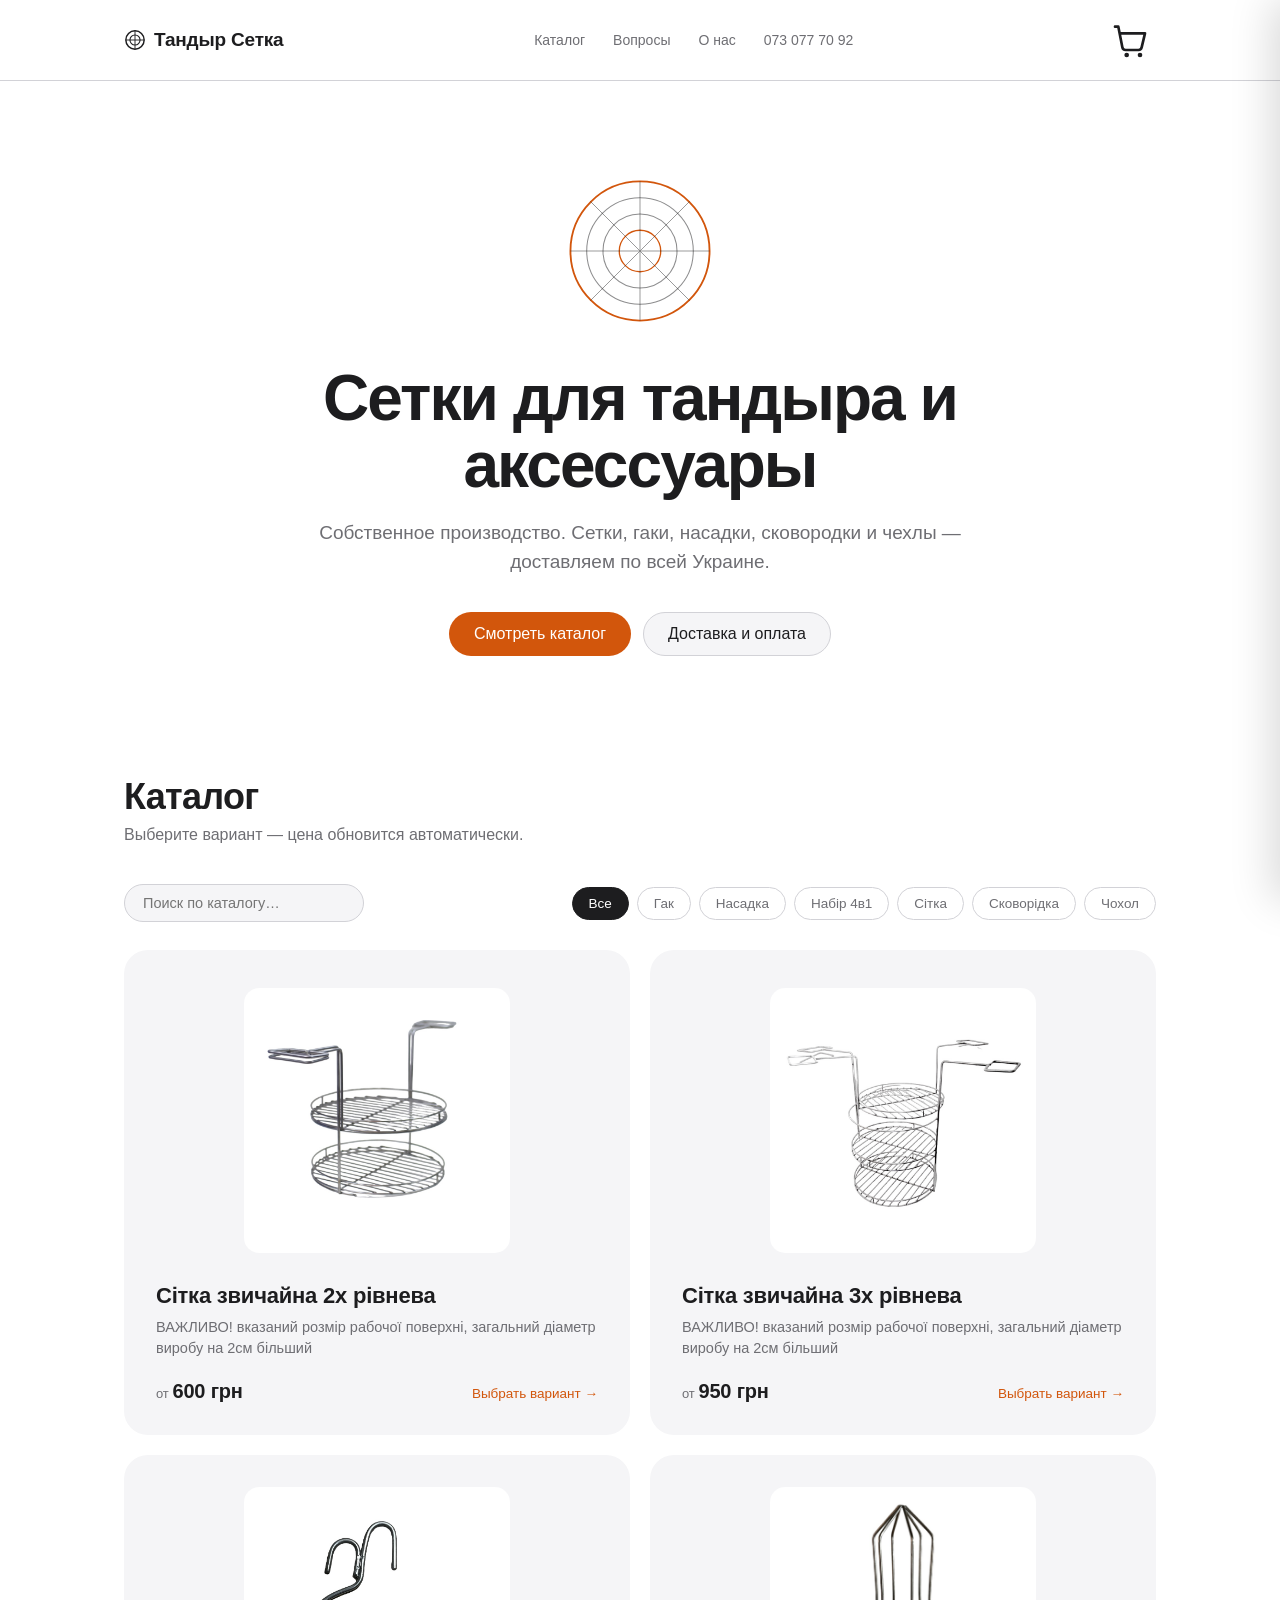
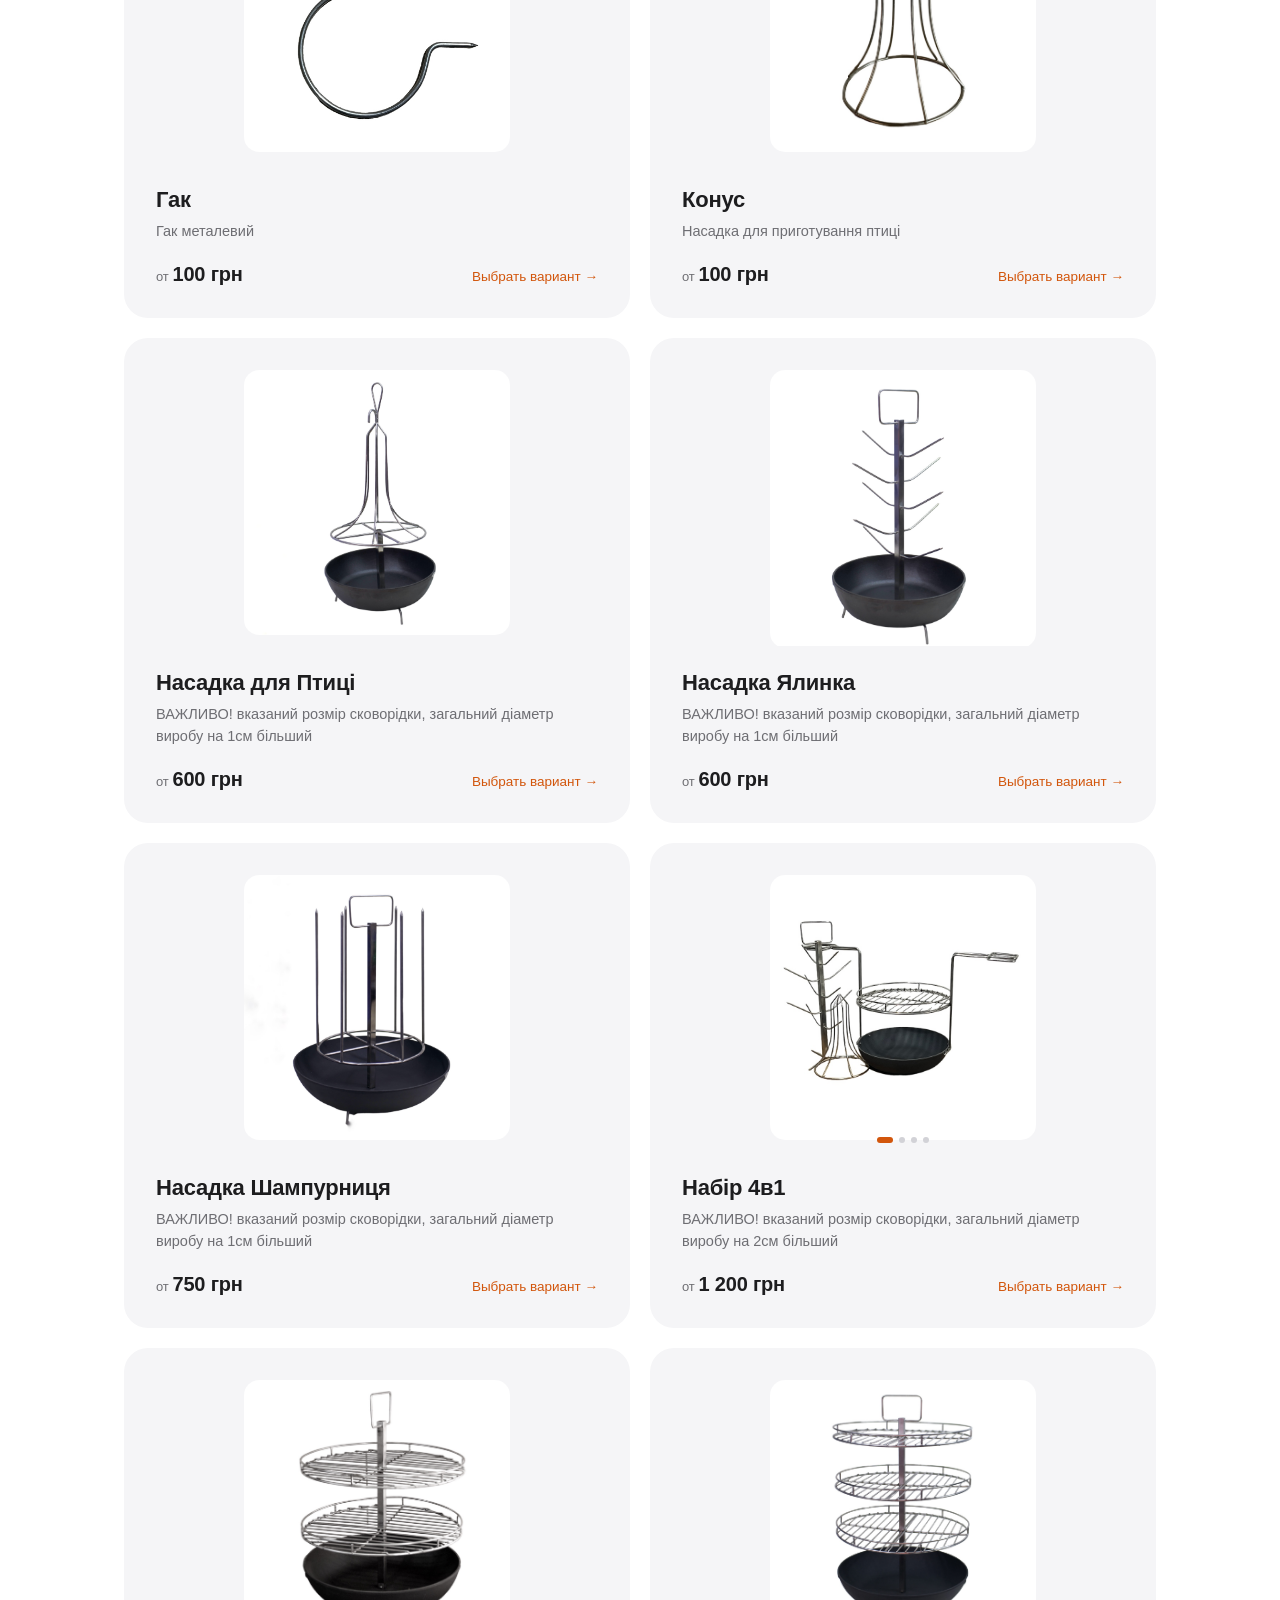
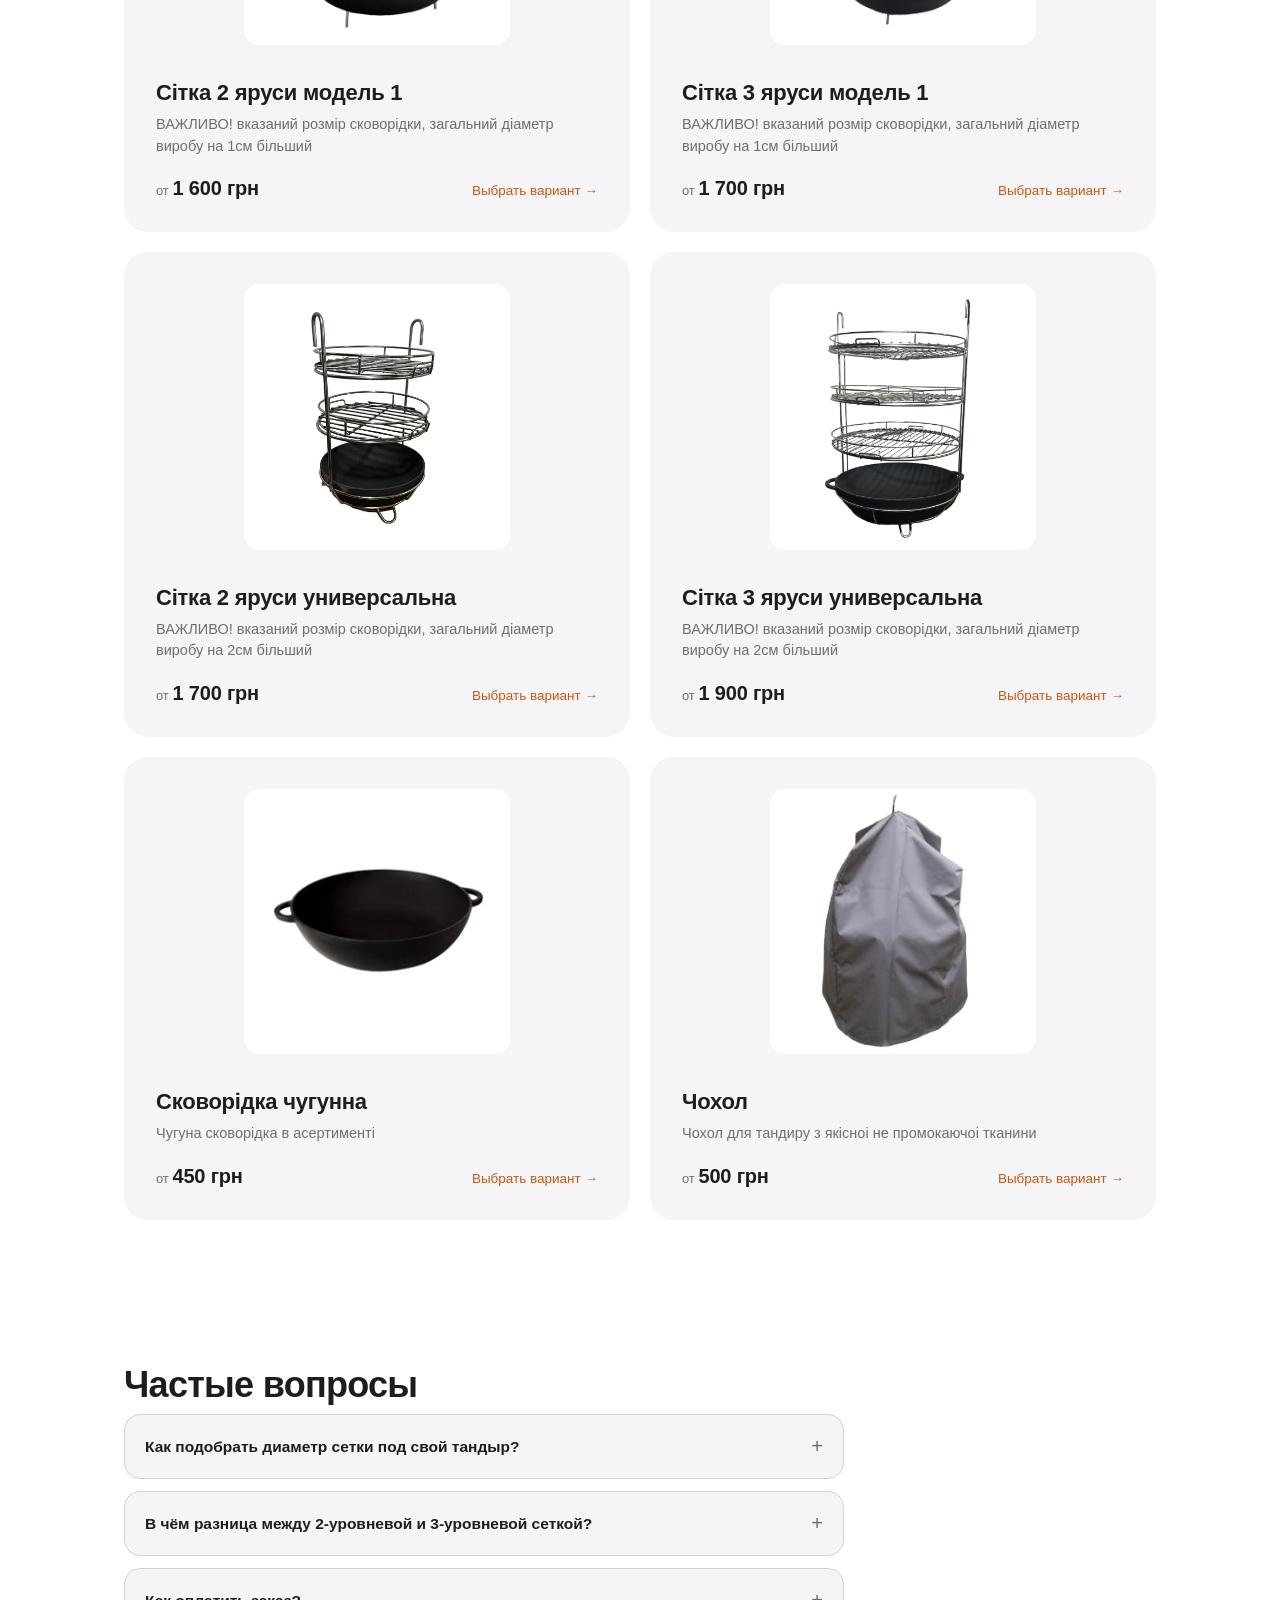
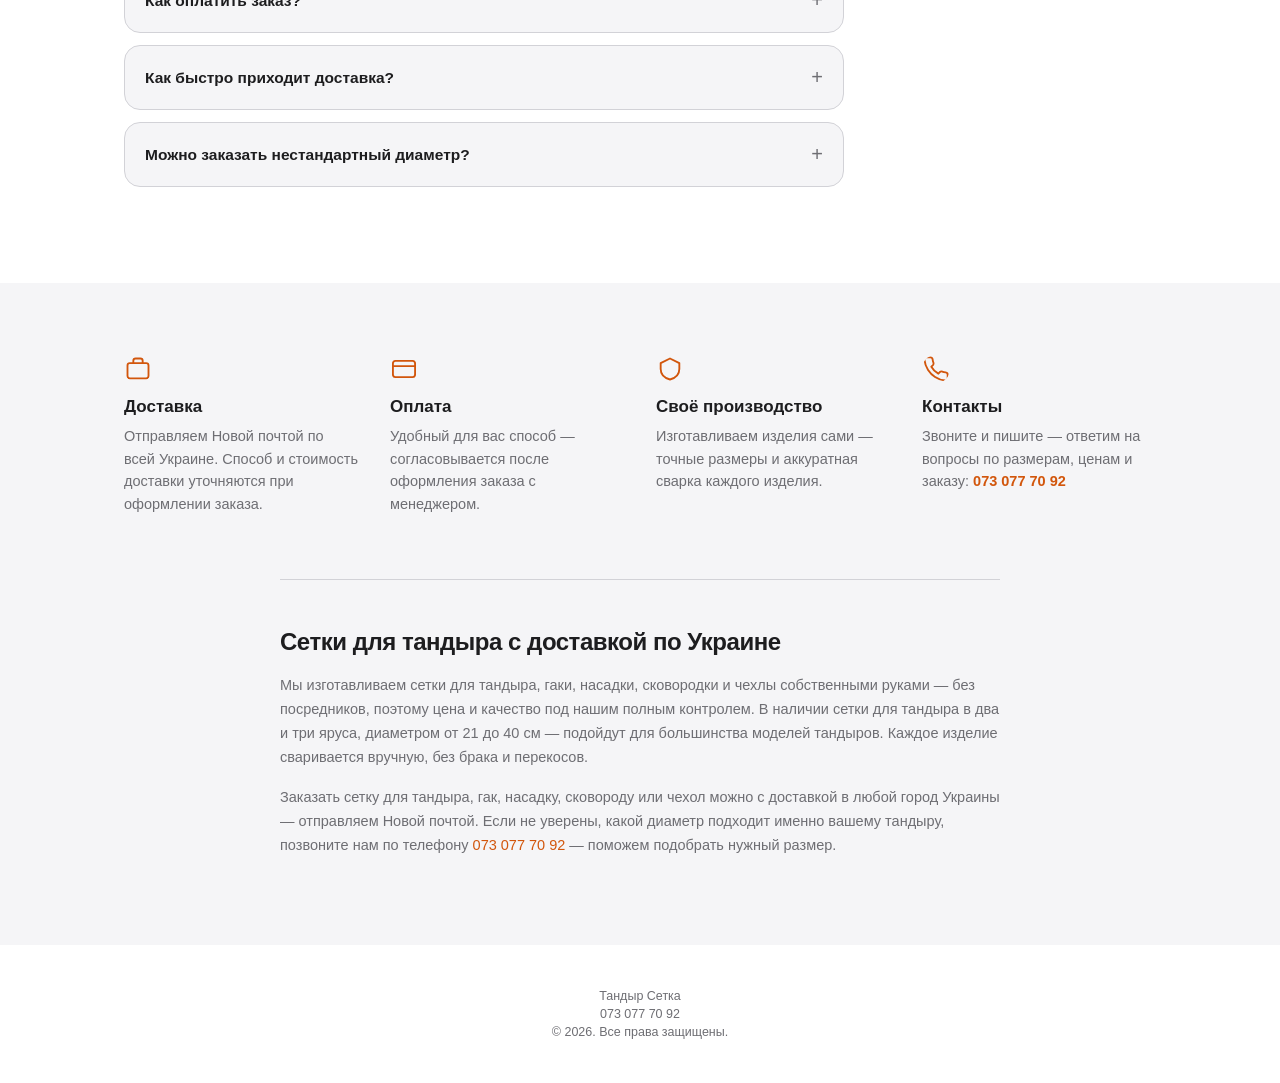
==== commit c70fcce3: "fix css" ====
--- a/index.html
+++ b/index.html
@@ -1,297 +1,608 @@
-<!DOCTYPE html>
+<!doctype html>
 <html lang="ru">
-<head>
-<meta charset="UTF-8">
-<meta name="viewport" content="width=device-width, initial-scale=1, viewport-fit=cover">
-<title>Сетки для тандыра купить в Украине — Тандыр Сетка | сетки, гаки, насадки</title>
-<meta name="description" content="Сетки для тандыра собственного производства, гаки, насадки, сковородки и чехлы. Доставка Новой почтой по всей Украине.">
-<meta name="keywords" content="сетка для тандыра, сетка для тандыра купить, сетка для тандыра цена, гак для тандыра, насадка для тандыра, сковорода для тандыра, чехол для тандыра">
-<!-- TODO: замените на ваш настоящий домен после покупки/подключения -->
-<link rel="canonical" href="https://your-domain.example/">
-
-<meta property="og:type" content="website">
-<meta property="og:site_name" content="Тандыр Сетка">
-<meta property="og:title" content="Сетки для тандыра купить в Украине — Тандыр Сетка">
-<meta property="og:description" content="Сетки для тандыра собственного производства, гаки, насадки, сковородки и чехлы. Доставка по всей Украине.">
-<meta property="og:locale" content="ru_UA">
-
-<meta name="twitter:card" content="summary">
-<meta name="twitter:title" content="Сетки для тандыра купить в Украине — Тандыр Сетка">
-<meta name="twitter:description" content="Сетки для тандыра собственного производства, гаки, насадки, сковородки и чехлы. Доставка по всей Украине.">
-
-<link rel="icon" href="data:image/svg+xml,<svg xmlns=%22http://www.w3.org/2000/svg%22 viewBox=%220 0 100 100%22><text y=%22.9em%22 font-size=%2290%22>🔥</text></svg>">
-
-<link rel="stylesheet" href="css/style.css">
-</head>
-<body>
-
-<header class="nav">
-  <div class="nav-inner">
-    <div class="brand">
-      <svg class="brand-mark" viewBox="0 0 24 24" fill="none" aria-hidden="true">
-        <circle cx="12" cy="12" r="10" stroke="currentColor" stroke-width="1.6"/>
-        <circle cx="12" cy="12" r="5.5" stroke="currentColor" stroke-width="1.2"/>
-        <line x1="12" y1="2" x2="12" y2="22" stroke="currentColor" stroke-width="1"/>
-        <line x1="2" y1="12" x2="22" y2="12" stroke="currentColor" stroke-width="1"/>
-      </svg>
-      <span id="brand-name">Тандыр Сетка</span>
-    </div>
-    <nav class="nav-links">
-      <a href="#catalog">Каталог</a>
-      <a href="#faq">Вопросы</a>
-      <a href="#about">О нас</a>
-      <a href="tel:+380730777092" id="nav-phone">073 077 70 92</a>
-    </nav>
-    <button class="cart-btn" id="cart-toggle" aria-label="Корзина">
-      <svg width="22" height="22" viewBox="0 0 24 24" fill="none" aria-hidden="true">
-        <path d="M3 4h2l2.4 12.4a2 2 0 0 0 2 1.6h7.6a2 2 0 0 0 2-1.6L21 8H6" stroke="currentColor" stroke-width="1.6" stroke-linecap="round" stroke-linejoin="round"/>
-        <circle cx="10" cy="21" r="1.4" fill="currentColor"/>
-        <circle cx="18" cy="21" r="1.4" fill="currentColor"/>
-      </svg>
-      <span class="cart-count" id="cart-count" style="display:none">0</span>
-    </button>
-  </div>
-</header>
-
-<main>
-  <section class="hero">
-    <svg class="hero-mark" viewBox="0 0 200 200" fill="none" aria-hidden="true">
-      <circle cx="100" cy="100" r="94" stroke="var(--accent)" stroke-width="2.5"/>
-      <circle cx="100" cy="100" r="72" stroke="currentColor" stroke-width="1.4" opacity="0.5"/>
-      <circle cx="100" cy="100" r="50" stroke="currentColor" stroke-width="1.4" opacity="0.5"/>
-      <circle cx="100" cy="100" r="28" stroke="var(--accent)" stroke-width="1.8"/>
-      <g opacity="0.6" stroke="currentColor" stroke-width="1">
-        <line x1="100" y1="6" x2="100" y2="194"/>
-        <line x1="6" y1="100" x2="194" y2="100"/>
-        <line x1="33" y1="33" x2="167" y2="167"/>
-        <line x1="167" y1="33" x2="33" y2="167"/>
-      </g>
-    </svg>
-    <h1 class="hero-title">Сетки для тандыра и аксессуары</h1>
-    <p class="hero-sub">Собственное производство. Сетки, гаки, насадки, сковородки и чехлы — доставляем по всей Украине.</p>
-    <div class="hero-cta">
-      <a href="#catalog" class="btn btn-primary">Смотреть каталог</a>
-      <a href="#about" class="btn btn-secondary">Доставка и оплата</a>
-    </div>
-  </section>
-
-  <section class="catalog" id="catalog">
-    <div class="wrap">
-      <h2 class="section-title">Каталог</h2>
-      <p class="section-sub">Выберите вариант — цена обновится автоматически.</p>
-
-      <div class="catalog-controls">
-        <input type="search" id="catalog-search" class="catalog-search" placeholder="Поиск по каталогу…" aria-label="Поиск по каталогу">
-        <!-- Кнопки категорий подставляются скриптом из data/products.json —
+  <head>
+    <meta charset="UTF-8" />
+    <meta
+      name="viewport"
+      content="width=device-width, initial-scale=1, viewport-fit=cover"
+    />
+    <title>
+      Сетки для тандыра купить в Украине — Тандыр Сетка | сетки, гаки, насадки
+    </title>
+    <meta
+      name="description"
+      content="Сетки для тандыра собственного производства, гаки, насадки, сковородки и чехлы. Доставка Новой почтой по всей Украине."
+    />
+    <meta
+      name="keywords"
+      content="сетка для тандыра, сетка для тандыра купить, сетка для тандыра цена, гак для тандыра, насадка для тандыра, сковорода для тандыра, чехол для тандыра"
+    />
+    <!-- TODO: замените на ваш настоящий домен после покупки/подключения -->
+    <link rel="canonical" href="https://your-domain.example/" />
+
+    <meta property="og:type" content="website" />
+    <meta property="og:site_name" content="Тандыр Сетка" />
+    <meta
+      property="og:title"
+      content="Сетки для тандыра купить в Украине — Тандыр Сетка"
+    />
+    <meta
+      property="og:description"
+      content="Сетки для тандыра собственного производства, гаки, насадки, сковородки и чехлы. Доставка по всей Украине."
+    />
+    <meta property="og:locale" content="ru_UA" />
+
+    <meta name="twitter:card" content="summary" />
+    <meta
+      name="twitter:title"
+      content="Сетки для тандыра купить в Украине — Тандыр Сетка"
+    />
+    <meta
+      name="twitter:description"
+      content="Сетки для тандыра собственного производства, гаки, насадки, сковородки и чехлы. Доставка по всей Украине."
+    />
+
+    <link
+      rel="icon"
+      href="data:image/svg+xml,<svg xmlns=%22http://www.w3.org/2000/svg%22 viewBox=%220 0 100 100%22><text y=%22.9em%22 font-size=%2290%22>🔥</text></svg>"
+    />
+
+    <link rel="stylesheet" href="css/style.css" />
+  </head>
+  <body>
+    <header class="nav">
+      <div class="nav-inner">
+        <div class="brand">
+          <svg
+            class="brand-mark"
+            viewBox="0 0 24 24"
+            fill="none"
+            aria-hidden="true"
+          >
+            <circle
+              cx="12"
+              cy="12"
+              r="10"
+              stroke="currentColor"
+              stroke-width="1.6"
+            />
+            <circle
+              cx="12"
+              cy="12"
+              r="5.5"
+              stroke="currentColor"
+              stroke-width="1.2"
+            />
+            <line
+              x1="12"
+              y1="2"
+              x2="12"
+              y2="22"
+              stroke="currentColor"
+              stroke-width="1"
+            />
+            <line
+              x1="2"
+              y1="12"
+              x2="22"
+              y2="12"
+              stroke="currentColor"
+              stroke-width="1"
+            />
+          </svg>
+          <span id="brand-name">Тандыр Сетка</span>
+        </div>
+        <nav class="nav-links">
+          <a href="#catalog">Каталог</a>
+          <a href="#faq">Вопросы</a>
+          <a href="#about">О нас</a>
+          <a href="tel:+380730777092" id="nav-phone">073 077 70 92</a>
+        </nav>
+        <button class="cart-btn" id="cart-toggle" aria-label="Корзина">
+          <svg
+            width="40"
+            height="40"
+            viewBox="0 0 24 24"
+            fill="none"
+            aria-hidden="true"
+          >
+            <path
+              d="M3 4h2l2.4 12.4a2 2 0 0 0 2 1.6h7.6a2 2 0 0 0 2-1.6L21 8H6"
+              stroke="currentColor"
+              stroke-width="1.6"
+              stroke-linecap="round"
+              stroke-linejoin="round"
+            />
+            <circle cx="10" cy="21" r="1.4" fill="currentColor" />
+            <circle cx="18" cy="21" r="1.4" fill="currentColor" />
+          </svg>
+          <span class="cart-count" id="cart-count" style="display: none"
+            >0</span
+          >
+        </button>
+      </div>
+    </header>
+
+    <main>
+      <section class="hero">
+        <svg
+          class="hero-mark"
+          viewBox="0 0 200 200"
+          fill="none"
+          aria-hidden="true"
+        >
+          <circle
+            cx="100"
+            cy="100"
+            r="94"
+            stroke="var(--accent)"
+            stroke-width="2.5"
+          />
+          <circle
+            cx="100"
+            cy="100"
+            r="72"
+            stroke="currentColor"
+            stroke-width="1.4"
+            opacity="0.5"
+          />
+          <circle
+            cx="100"
+            cy="100"
+            r="50"
+            stroke="currentColor"
+            stroke-width="1.4"
+            opacity="0.5"
+          />
+          <circle
+            cx="100"
+            cy="100"
+            r="28"
+            stroke="var(--accent)"
+            stroke-width="1.8"
+          />
+          <g opacity="0.6" stroke="currentColor" stroke-width="1">
+            <line x1="100" y1="6" x2="100" y2="194" />
+            <line x1="6" y1="100" x2="194" y2="100" />
+            <line x1="33" y1="33" x2="167" y2="167" />
+            <line x1="167" y1="33" x2="33" y2="167" />
+          </g>
+        </svg>
+        <h1 class="hero-title">Сетки для тандыра и аксессуары</h1>
+        <p class="hero-sub">
+          Собственное производство. Сетки, гаки, насадки, сковородки и чехлы —
+          доставляем по всей Украине.
+        </p>
+        <div class="hero-cta">
+          <a href="#catalog" class="btn btn-primary">Смотреть каталог</a>
+          <a href="#about" class="btn btn-secondary">Доставка и оплата</a>
+        </div>
+      </section>
+
+      <section class="catalog" id="catalog">
+        <div class="wrap">
+          <h2 class="section-title">Каталог</h2>
+          <p class="section-sub">
+            Выберите вариант — цена обновится автоматически.
+          </p>
+
+          <div class="catalog-controls">
+            <input
+              type="search"
+              id="catalog-search"
+              class="catalog-search"
+              placeholder="Поиск по каталогу…"
+              aria-label="Поиск по каталогу"
+            />
+            <!-- Кнопки категорий подставляются скриптом из data/products.json —
              добавите новую категорию в товаре, кнопка появится сама -->
-        <div class="catalog-filters" id="catalog-filters" role="group" aria-label="Фильтр по категории"></div>
-      </div>
-
-      <p class="catalog-empty" id="catalog-empty" hidden>Ничего не найдено. Попробуйте другой запрос или категорию.</p>
-
-      <div class="products" id="products-root">
-        <!-- Статичные карточки: продублированы из data/products.json (id 7 и 8), чтобы
+            <div
+              class="catalog-filters"
+              id="catalog-filters"
+              role="group"
+              aria-label="Фильтр по категории"
+            ></div>
+          </div>
+
+          <p class="catalog-empty" id="catalog-empty" hidden>
+            Ничего не найдено. Попробуйте другой запрос или категорию.
+          </p>
+
+          <div class="products" id="products-root">
+            <!-- Статичные карточки: продублированы из data/products.json (id 7 и 8), чтобы
              поисковые роботы видели реальный текст товара сразу в HTML, без выполнения JS.
              Если меняете эти товары в products.json — поправьте текст и здесь тоже. -->
-        <div class="product-card" role="button" tabindex="0" data-product-id="7" data-category="Сітка" id="static-card-7">
-          <div class="product-visual">
-            <img src="img/2x.jpg" alt="Сітка звичайна 2х рівнева" loading="lazy" onerror="this.parentElement.innerHTML=window.__categoryIcon('Сітка')">
+            <div
+              class="product-card"
+              role="button"
+              tabindex="0"
+              data-product-id="7"
+              data-category="Сітка"
+              id="static-card-7"
+            >
+              <div class="product-visual">
+                <img
+                  src="img/2x.jpg"
+                  alt="Сітка звичайна 2х рівнева"
+                  loading="lazy"
+                  onerror="
+                    this.parentElement.innerHTML =
+                      window.__categoryIcon('Сітка')
+                  "
+                />
+              </div>
+              <h3 class="product-name">Сітка звичайна 2х рівнева</h3>
+              <p class="product-teaser">
+                ВАЖЛИВО! вказаний розмір рабочої поверхні, загальний діаметр
+                виробу на 2см більший
+              </p>
+              <div class="product-price-range">
+                <span class="price-from"
+                  ><span class="from-label">от</span>600 грн</span
+                >
+                <span class="open-hint">Выбрать вариант →</span>
+              </div>
+            </div>
+
+            <div
+              class="product-card"
+              role="button"
+              tabindex="0"
+              data-product-id="8"
+              data-category="Сітка"
+              id="static-card-8"
+            >
+              <div class="product-visual">
+                <img
+                  src="img/3x.jpg"
+                  alt="Сітка звичайна 3х рівнева"
+                  loading="lazy"
+                  onerror="
+                    this.parentElement.innerHTML =
+                      window.__categoryIcon('Сітка')
+                  "
+                />
+              </div>
+              <h3 class="product-name">Сітка звичайна 3х рівнева</h3>
+              <p class="product-teaser">
+                ВАЖЛИВО! вказаний розмір рабочої поверхні, загальний діаметр
+                виробу на 2см більший
+              </p>
+              <div class="product-price-range">
+                <span class="price-from"
+                  ><span class="from-label">от</span>950 грн</span
+                >
+                <span class="open-hint">Выбрать вариант →</span>
+              </div>
+            </div>
           </div>
-          <h3 class="product-name">Сітка звичайна 2х рівнева</h3>
-          <p class="product-teaser">ВАЖЛИВО! вказаний розмір рабочої поверхні, загальний діаметр виробу на 2см більший</p>
-          <div class="product-price-range">
-            <span class="price-from"><span class="from-label">от</span>600 грн</span>
-            <span class="open-hint">Выбрать вариант →</span>
+        </div>
+      </section>
+
+      <section class="faq" id="faq">
+        <div class="wrap">
+          <h2 class="section-title">Частые вопросы</h2>
+          <div class="faq-list">
+            <details class="faq-item">
+              <summary>Как подобрать диаметр сетки под свой тандыр?</summary>
+              <p>
+                Измерьте внутренний диаметр тандыра на том уровне, где будет
+                стоять сетка — обычно чуть ниже горловины. Наши сетки идут
+                диаметром от 21 до 40&nbsp;см с шагом 2 см, поэтому почти всегда
+                можно подобрать точный размер. Если сомневаетесь — позвоните
+                нам, поможем определить нужный диаметр по фото или размерам
+                тандыра.
+              </p>
+            </details>
+            <details class="faq-item">
+              <summary>
+                В чём разница между 2‑уровневой и 3‑уровневой сеткой?
+              </summary>
+              <p>
+                2‑уровневая сетка компактнее и стоит дешевле — подходит для
+                небольших компаний. 3‑уровневая вмещает больше продуктов за один
+                раз и удобна, если вы готовите сразу несколько разных блюд на
+                разных ярусах.
+              </p>
+            </details>
+            <details class="faq-item">
+              <summary>Как оплатить заказ?</summary>
+              <p>
+                Способ оплаты согласовывается с менеджером после оформления
+                заказа — подберём удобный вариант.
+              </p>
+            </details>
+            <details class="faq-item">
+              <summary>Как быстро приходит доставка?</summary>
+              <p>
+                Отправляем Новой почтой по всей Украине. Сроки доставки зависят
+                от вашего города — обычно 1–3 дня с момента отправки.
+              </p>
+            </details>
+            <details class="faq-item">
+              <summary>Можно заказать нестандартный диаметр?</summary>
+              <p>
+                Свяжитесь с нами по телефону — обсудим возможность изготовления
+                под ваш размер.
+              </p>
+            </details>
           </div>
         </div>
-
-        <div class="product-card" role="button" tabindex="0" data-product-id="8" data-category="Сітка" id="static-card-8">
-          <div class="product-visual">
-            <img src="img/3x.jpg" alt="Сітка звичайна 3х рівнева" loading="lazy" onerror="this.parentElement.innerHTML=window.__categoryIcon('Сітка')">
+      </section>
+
+      <script type="application/ld+json">
+        {
+          "@context": "https://schema.org",
+          "@type": "FAQPage",
+          "mainEntity": [
+            {
+              "@type": "Question",
+              "name": "Как подобрать диаметр сетки под свой тандыр?",
+              "acceptedAnswer": {
+                "@type": "Answer",
+                "text": "Измерьте внутренний диаметр тандыра на том уровне, где будет стоять сетка — обычно чуть ниже горловины. Сетки идут диаметром от 21 до 40 см с шагом 2 см. Если сомневаетесь — позвоните, поможем определить нужный диаметр."
+              }
+            },
+            {
+              "@type": "Question",
+              "name": "В чём разница между 2-уровневой и 3-уровневой сеткой?",
+              "acceptedAnswer": {
+                "@type": "Answer",
+                "text": "2-уровневая сетка компактнее и дешевле, подходит для небольших компаний. 3-уровневая вмещает больше продуктов за один раз и удобна для приготовления нескольких блюд одновременно."
+              }
+            },
+            {
+              "@type": "Question",
+              "name": "Как оплатить заказ?",
+              "acceptedAnswer": {
+                "@type": "Answer",
+                "text": "Способ оплаты согласовывается с менеджером после оформления заказа."
+              }
+            },
+            {
+              "@type": "Question",
+              "name": "Как быстро приходит доставка?",
+              "acceptedAnswer": {
+                "@type": "Answer",
+                "text": "Отправляем Новой почтой по всей Украине, обычно 1-3 дня с момента отправки."
+              }
+            },
+            {
+              "@type": "Question",
+              "name": "Можно заказать нестандартный диаметр?",
+              "acceptedAnswer": {
+                "@type": "Answer",
+                "text": "Свяжитесь с нами по телефону, обсудим возможность изготовления под ваш размер."
+              }
+            }
+          ]
+        }
+      </script>
+
+      <section class="about" id="about">
+        <div class="wrap">
+          <div class="about-grid">
+            <div class="about-item">
+              <svg
+                class="about-icon"
+                viewBox="0 0 24 24"
+                fill="none"
+                aria-hidden="true"
+              >
+                <rect
+                  x="3"
+                  y="7"
+                  width="18"
+                  height="13"
+                  rx="2"
+                  stroke="currentColor"
+                  stroke-width="1.6"
+                />
+                <path
+                  d="M8 7V5a2 2 0 0 1 2-2h4a2 2 0 0 1 2 2v2"
+                  stroke="currentColor"
+                  stroke-width="1.6"
+                />
+              </svg>
+              <h3>Доставка</h3>
+              <p>
+                Отправляем Новой почтой по всей Украине. Способ и стоимость
+                доставки уточняются при оформлении заказа.
+              </p>
+            </div>
+            <div class="about-item">
+              <svg
+                class="about-icon"
+                viewBox="0 0 24 24"
+                fill="none"
+                aria-hidden="true"
+              >
+                <rect
+                  x="2.5"
+                  y="5"
+                  width="19"
+                  height="14"
+                  rx="2.2"
+                  stroke="currentColor"
+                  stroke-width="1.6"
+                />
+                <line
+                  x1="2.5"
+                  y1="9.5"
+                  x2="21.5"
+                  y2="9.5"
+                  stroke="currentColor"
+                  stroke-width="1.6"
+                />
+              </svg>
+              <h3>Оплата</h3>
+              <p>
+                Удобный для вас способ — согласовывается после оформления заказа
+                с менеджером.
+              </p>
+            </div>
+            <div class="about-item">
+              <svg
+                class="about-icon"
+                viewBox="0 0 24 24"
+                fill="none"
+                aria-hidden="true"
+              >
+                <path
+                  d="M12 3l8 4v5c0 5-3.5 7.8-8 9-4.5-1.2-8-4-8-9V7l8-4z"
+                  stroke="currentColor"
+                  stroke-width="1.6"
+                  stroke-linejoin="round"
+                />
+              </svg>
+              <h3>Своё производство</h3>
+              <p>
+                Изготавливаем изделия сами — точные размеры и аккуратная сварка
+                каждого изделия.
+              </p>
+            </div>
+            <div class="about-item">
+              <svg
+                class="about-icon"
+                viewBox="0 0 24 24"
+                fill="none"
+                aria-hidden="true"
+              >
+                <path
+                  d="M22 16.9v3a2 2 0 0 1-2.2 2 19.8 19.8 0 0 1-8.6-3.1 19.5 19.5 0 0 1-6-6A19.8 19.8 0 0 1 2.1 4.2 2 2 0 0 1 4.1 2h3a2 2 0 0 1 2 1.7c.1 1 .3 2 .7 2.9a2 2 0 0 1-.4 2.1L8 10a16 16 0 0 0 6 6l1.3-1.4a2 2 0 0 1 2.1-.4c.9.4 1.9.6 2.9.7a2 2 0 0 1 1.7 2.1z"
+                  stroke="currentColor"
+                  stroke-width="1.6"
+                  stroke-linejoin="round"
+                />
+              </svg>
+              <h3>Контакты</h3>
+              <p>
+                Звоните и пишите — ответим на вопросы по размерам, ценам и
+                заказу:
+                <a
+                  href="tel:+380730777092"
+                  style="color: var(--accent); font-weight: 600"
+                  >073 077 70 92</a
+                >
+              </p>
+            </div>
           </div>
-          <h3 class="product-name">Сітка звичайна 3х рівнева</h3>
-          <p class="product-teaser">ВАЖЛИВО! вказаний розмір рабочої поверхні, загальний діаметр виробу на 2см більший</p>
-          <div class="product-price-range">
-            <span class="price-from"><span class="from-label">от</span>950 грн</span>
-            <span class="open-hint">Выбрать вариант →</span>
+
+          <div class="seo-copy">
+            <h2 class="section-title">
+              Сетки для тандыра с доставкой по Украине
+            </h2>
+            <p>
+              Мы изготавливаем сетки для тандыра, гаки, насадки, сковородки и
+              чехлы собственными руками — без посредников, поэтому цена и
+              качество под нашим полным контролем. В наличии сетки для тандыра в
+              два и три яруса, диаметром от 21 до 40&nbsp;см — подойдут для
+              большинства моделей тандыров. Каждое изделие сваривается вручную,
+              без брака и перекосов.
+            </p>
+            <p>
+              Заказать сетку для тандыра, гак, насадку, сковороду или чехол
+              можно с доставкой в любой город Украины — отправляем Новой почтой.
+              Если не уверены, какой диаметр подходит именно вашему тандыру,
+              позвоните нам по телефону
+              <a href="tel:+380730777092">073 077 70 92</a> — поможем подобрать
+              нужный размер.
+            </p>
           </div>
         </div>
+      </section>
+    </main>
+
+    <footer>
+      <p id="footer-brand">Тандыр Сетка</p>
+      <p>
+        <a href="tel:+380730777092" style="color: inherit">073 077 70 92</a>
+      </p>
+      <p>© <span id="year"></span>. Все права защищены.</p>
+    </footer>
+
+    <!-- Cart Drawer -->
+    <div class="overlay" id="overlay"></div>
+    <aside class="drawer" id="drawer" aria-label="Корзина">
+      <div class="drawer-head">
+        <h2>Корзина</h2>
+        <button class="icon-btn" id="drawer-close" aria-label="Закрыть">
+          <svg width="20" height="20" viewBox="0 0 24 24" fill="none">
+            <path
+              d="M6 6l12 12M18 6L6 18"
+              stroke="currentColor"
+              stroke-width="1.8"
+              stroke-linecap="round"
+            />
+          </svg>
+        </button>
+      </div>
+      <div class="drawer-body" id="drawer-body"></div>
+      <div class="drawer-foot" id="drawer-foot" style="display: none">
+        <div class="total-row">
+          <span class="label">Итого</span>
+          <span class="value" id="cart-total">0 грн</span>
+        </div>
+        <button class="btn btn-primary" id="checkout-btn">
+          Оформить заказ
+        </button>
+      </div>
+    </aside>
+
+    <!-- Product Detail Modal -->
+    <div class="modal-overlay" id="product-modal-overlay">
+      <div
+        class="modal"
+        role="dialog"
+        aria-modal="true"
+        aria-labelledby="product-modal-title"
+      >
+        <div class="modal-head">
+          <h2 id="product-modal-title">Товар</h2>
+          <button
+            class="icon-btn"
+            id="product-modal-close"
+            aria-label="Закрыть"
+          >
+            <svg width="30" height="30" viewBox="0 0 24 24" fill="none">
+              <path
+                d="M6 6l12 12M18 6L6 18"
+                stroke="currentColor"
+                stroke-width="1.8"
+                stroke-linecap="round"
+              />
+            </svg>
+          </button>
+        </div>
+        <div class="modal-body" id="product-modal-body"></div>
       </div>
     </div>
-  </section>
-
-  <section class="faq" id="faq">
-    <div class="wrap">
-      <h2 class="section-title">Частые вопросы</h2>
-      <div class="faq-list">
-        <details class="faq-item">
-          <summary>Как подобрать диаметр сетки под свой тандыр?</summary>
-          <p>Измерьте внутренний диаметр тандыра на том уровне, где будет стоять сетка — обычно чуть ниже горловины. Наши сетки идут диаметром от 21 до 40&nbsp;см с шагом 2 см, поэтому почти всегда можно подобрать точный размер. Если сомневаетесь — позвоните нам, поможем определить нужный диаметр по фото или размерам тандыра.</p>
-        </details>
-        <details class="faq-item">
-          <summary>В чём разница между 2‑уровневой и 3‑уровневой сеткой?</summary>
-          <p>2‑уровневая сетка компактнее и стоит дешевле — подходит для небольших компаний. 3‑уровневая вмещает больше продуктов за один раз и удобна, если вы готовите сразу несколько разных блюд на разных ярусах.</p>
-        </details>
-        <details class="faq-item">
-          <summary>Как оплатить заказ?</summary>
-          <p>Способ оплаты согласовывается с менеджером после оформления заказа — подберём удобный вариант.</p>
-        </details>
-        <details class="faq-item">
-          <summary>Как быстро приходит доставка?</summary>
-          <p>Отправляем Новой почтой по всей Украине. Сроки доставки зависят от вашего города — обычно 1–3 дня с момента отправки.</p>
-        </details>
-        <details class="faq-item">
-          <summary>Можно заказать нестандартный диаметр?</summary>
-          <p>Свяжитесь с нами по телефону — обсудим возможность изготовления под ваш размер.</p>
-        </details>
+
+    <!-- Checkout Modal -->
+    <div class="modal-overlay" id="modal-overlay">
+      <div
+        class="modal"
+        role="dialog"
+        aria-modal="true"
+        aria-labelledby="modal-title"
+      >
+        <div class="modal-head">
+          <h2 id="modal-title">Оформление заказа</h2>
+          <button class="icon-btn" id="modal-close" aria-label="Закрыть">
+            <svg width="30" height="30" viewBox="0 0 24 24" fill="none">
+              <path
+                d="M6 6l12 12M18 6L6 18"
+                stroke="currentColor"
+                stroke-width="1.8"
+                stroke-linecap="round"
+              />
+            </svg>
+          </button>
+        </div>
+        <div class="modal-body" id="modal-body"></div>
       </div>
     </div>
-  </section>
-
-  <script type="application/ld+json">
-  {
-    "@context": "https://schema.org",
-    "@type": "FAQPage",
-    "mainEntity": [
-      {
-        "@type": "Question",
-        "name": "Как подобрать диаметр сетки под свой тандыр?",
-        "acceptedAnswer": {
-          "@type": "Answer",
-          "text": "Измерьте внутренний диаметр тандыра на том уровне, где будет стоять сетка — обычно чуть ниже горловины. Сетки идут диаметром от 21 до 40 см с шагом 2 см. Если сомневаетесь — позвоните, поможем определить нужный диаметр."
-        }
-      },
-      {
-        "@type": "Question",
-        "name": "В чём разница между 2-уровневой и 3-уровневой сеткой?",
-        "acceptedAnswer": {
-          "@type": "Answer",
-          "text": "2-уровневая сетка компактнее и дешевле, подходит для небольших компаний. 3-уровневая вмещает больше продуктов за один раз и удобна для приготовления нескольких блюд одновременно."
-        }
-      },
-      {
-        "@type": "Question",
-        "name": "Как оплатить заказ?",
-        "acceptedAnswer": {
-          "@type": "Answer",
-          "text": "Способ оплаты согласовывается с менеджером после оформления заказа."
-        }
-      },
-      {
-        "@type": "Question",
-        "name": "Как быстро приходит доставка?",
-        "acceptedAnswer": {
-          "@type": "Answer",
-          "text": "Отправляем Новой почтой по всей Украине, обычно 1-3 дня с момента отправки."
-        }
-      },
-      {
-        "@type": "Question",
-        "name": "Можно заказать нестандартный диаметр?",
-        "acceptedAnswer": {
-          "@type": "Answer",
-          "text": "Свяжитесь с нами по телефону, обсудим возможность изготовления под ваш размер."
-        }
-      }
-    ]
-  }
-  </script>
-
-  <section class="about" id="about">
-    <div class="wrap">
-      <div class="about-grid">
-        <div class="about-item">
-          <svg class="about-icon" viewBox="0 0 24 24" fill="none" aria-hidden="true">
-            <rect x="3" y="7" width="18" height="13" rx="2" stroke="currentColor" stroke-width="1.6"/>
-            <path d="M8 7V5a2 2 0 0 1 2-2h4a2 2 0 0 1 2 2v2" stroke="currentColor" stroke-width="1.6"/>
-          </svg>
-          <h3>Доставка</h3>
-          <p>Отправляем Новой почтой по всей Украине. Способ и стоимость доставки уточняются при оформлении заказа.</p>
-        </div>
-        <div class="about-item">
-          <svg class="about-icon" viewBox="0 0 24 24" fill="none" aria-hidden="true">
-            <rect x="2.5" y="5" width="19" height="14" rx="2.2" stroke="currentColor" stroke-width="1.6"/>
-            <line x1="2.5" y1="9.5" x2="21.5" y2="9.5" stroke="currentColor" stroke-width="1.6"/>
-          </svg>
-          <h3>Оплата</h3>
-          <p>Удобный для вас способ — согласовывается после оформления заказа с менеджером.</p>
-        </div>
-        <div class="about-item">
-          <svg class="about-icon" viewBox="0 0 24 24" fill="none" aria-hidden="true">
-            <path d="M12 3l8 4v5c0 5-3.5 7.8-8 9-4.5-1.2-8-4-8-9V7l8-4z" stroke="currentColor" stroke-width="1.6" stroke-linejoin="round"/>
-          </svg>
-          <h3>Своё производство</h3>
-          <p>Изготавливаем изделия сами — точные размеры и аккуратная сварка каждого изделия.</p>
-        </div>
-        <div class="about-item">
-          <svg class="about-icon" viewBox="0 0 24 24" fill="none" aria-hidden="true">
-            <path d="M22 16.9v3a2 2 0 0 1-2.2 2 19.8 19.8 0 0 1-8.6-3.1 19.5 19.5 0 0 1-6-6A19.8 19.8 0 0 1 2.1 4.2 2 2 0 0 1 4.1 2h3a2 2 0 0 1 2 1.7c.1 1 .3 2 .7 2.9a2 2 0 0 1-.4 2.1L8 10a16 16 0 0 0 6 6l1.3-1.4a2 2 0 0 1 2.1-.4c.9.4 1.9.6 2.9.7a2 2 0 0 1 1.7 2.1z" stroke="currentColor" stroke-width="1.6" stroke-linejoin="round"/>
-          </svg>
-          <h3>Контакты</h3>
-          <p>Звоните и пишите — ответим на вопросы по размерам, ценам и заказу: <a href="tel:+380730777092" style="color:var(--accent); font-weight:600;">073 077 70 92</a></p>
-        </div>
-      </div>
-
-      <div class="seo-copy">
-        <h2 class="section-title">Сетки для тандыра с доставкой по Украине</h2>
-        <p>Мы изготавливаем сетки для тандыра, гаки, насадки, сковородки и чехлы собственными руками — без посредников, поэтому цена и качество под нашим полным контролем. В наличии сетки для тандыра в два и три яруса, диаметром от 21 до 40&nbsp;см — подойдут для большинства моделей тандыров. Каждое изделие сваривается вручную, без брака и перекосов.</p>
-        <p>Заказать сетку для тандыра, гак, насадку, сковороду или чехол можно с доставкой в любой город Украины — отправляем Новой почтой. Если не уверены, какой диаметр подходит именно вашему тандыру, позвоните нам по телефону <a href="tel:+380730777092">073 077 70 92</a> — поможем подобрать нужный размер.</p>
-      </div>
-    </div>
-  </section>
-</main>
-
-<footer>
-  <p id="footer-brand">Тандыр Сетка</p>
-  <p><a href="tel:+380730777092" style="color:inherit">073 077 70 92</a></p>
-  <p>© <span id="year"></span>. Все права защищены.</p>
-</footer>
-
-<!-- Cart Drawer -->
-<div class="overlay" id="overlay"></div>
-<aside class="drawer" id="drawer" aria-label="Корзина">
-  <div class="drawer-head">
-    <h2>Корзина</h2>
-    <button class="icon-btn" id="drawer-close" aria-label="Закрыть">
-      <svg width="20" height="20" viewBox="0 0 24 24" fill="none"><path d="M6 6l12 12M18 6L6 18" stroke="currentColor" stroke-width="1.8" stroke-linecap="round"/></svg>
-    </button>
-  </div>
-  <div class="drawer-body" id="drawer-body"></div>
-  <div class="drawer-foot" id="drawer-foot" style="display:none">
-    <div class="total-row">
-      <span class="label">Итого</span>
-      <span class="value" id="cart-total">0 грн</span>
-    </div>
-    <button class="btn btn-primary" id="checkout-btn">Оформить заказ</button>
-  </div>
-</aside>
-
-<!-- Product Detail Modal -->
-<div class="modal-overlay" id="product-modal-overlay">
-  <div class="modal" role="dialog" aria-modal="true" aria-labelledby="product-modal-title">
-    <div class="modal-head">
-      <h2 id="product-modal-title">Товар</h2>
-      <button class="icon-btn" id="product-modal-close" aria-label="Закрыть">
-        <svg width="20" height="20" viewBox="0 0 24 24" fill="none"><path d="M6 6l12 12M18 6L6 18" stroke="currentColor" stroke-width="1.8" stroke-linecap="round"/></svg>
-      </button>
-    </div>
-    <div class="modal-body" id="product-modal-body"></div>
-  </div>
-</div>
-
-<!-- Checkout Modal -->
-<div class="modal-overlay" id="modal-overlay">
-  <div class="modal" role="dialog" aria-modal="true" aria-labelledby="modal-title">
-    <div class="modal-head">
-      <h2 id="modal-title">Оформление заказа</h2>
-      <button class="icon-btn" id="modal-close" aria-label="Закрыть">
-        <svg width="20" height="20" viewBox="0 0 24 24" fill="none"><path d="M6 6l12 12M18 6L6 18" stroke="currentColor" stroke-width="1.8" stroke-linecap="round"/></svg>
-      </button>
-    </div>
-    <div class="modal-body" id="modal-body"></div>
-  </div>
-</div>
-
-<script src="js/main.js" defer></script>
-</body>
+
+    <script src="js/main.js" defer></script>
+  </body>
 </html>
--- a/css/style.css
+++ b/css/style.css
@@ -1,33 +1,22 @@
 :root {
-    --bg: #ffffff;
-    --bg-secondary: #f5f5f7;
-    --bg-elevated: #ffffff;
-    --text: #1d1d1f;
-    --text-secondary: #6e6e73;
-    --accent: #d2560c;
-    --accent-text: #ffffff;
-    --line: #d2d2d7;
-    --danger: #c0392b;
-    --radius-s: 10px;
-    --radius-m: 16px;
-    --radius-l: 24px;
-    --safe-t: env(safe-area-inset-top, 0px);
-    --safe-b: env(safe-area-inset-bottom, 0px);
-  }
-
-  @media (prefers-color-scheme: dark) {
-    :root:not([data-theme="light"]) {
-      --bg: #000000;
-      --bg-secondary: #1c1c1e;
-      --bg-elevated: #1c1c1e;
-      --text: #f5f5f7;
-      --text-secondary: #98989d;
-      --accent: #ff6b35;
-      --accent-text: #1d1d1f;
-      --line: #38383a;
-    }
-  }
-  :root[data-theme="dark"] {
+  --bg: #ffffff;
+  --bg-secondary: #f5f5f7;
+  --bg-elevated: #ffffff;
+  --text: #1d1d1f;
+  --text-secondary: #6e6e73;
+  --accent: #d2560c;
+  --accent-text: #ffffff;
+  --line: #d2d2d7;
+  --danger: #c0392b;
+  --radius-s: 10px;
+  --radius-m: 16px;
+  --radius-l: 24px;
+  --safe-t: env(safe-area-inset-top, 0px);
+  --safe-b: env(safe-area-inset-bottom, 0px);
+}
+
+@media (prefers-color-scheme: dark) {
+  :root:not([data-theme="light"]) {
     --bg: #000000;
     --bg-secondary: #1c1c1e;
     --bg-elevated: #1c1c1e;
@@ -37,812 +26,1059 @@
     --accent-text: #1d1d1f;
     --line: #38383a;
   }
-
-  * { box-sizing: border-box; }
-  html {
-    scroll-padding-top: calc(72px + var(--safe-t));
-    scroll-behavior: smooth;
-  }
-  html, body {
-    height: 100%;
-    margin: 0;
-  }
-  body {
-    background: var(--bg);
-    color: var(--text);
-    font-family: -apple-system, BlinkMacSystemFont, "SF Pro Text", "Segoe UI", Roboto, Helvetica, Arial, sans-serif;
-    -webkit-font-smoothing: antialiased;
-    padding-top: var(--safe-t);
-    padding-bottom: var(--safe-b);
-    overflow-x: hidden;
-  }
-  img, svg { max-width: 100%; display: block; }
-  a { color: inherit; text-decoration: none; }
-  button { font-family: inherit; }
-
-  .wrap {
-    max-width: 1080px;
-    margin: 0 auto;
-    padding: 0 24px;
-  }
-
-  /* ---------- Nav ---------- */
-  header.nav {
-    position: sticky;
-    top: 0;
-    z-index: 40;
-    background: color-mix(in srgb, var(--bg) 82%, transparent);
-    backdrop-filter: blur(20px);
-    -webkit-backdrop-filter: blur(20px);
-    border-bottom: 1px solid var(--line);
-    padding-top: var(--safe-t);
-  }
-  .nav-inner {
-    max-width: 1080px;
-    margin: 0 auto;
-    padding: 14px 24px;
-    display: flex;
+}
+:root[data-theme="dark"] {
+  --bg: #000000;
+  --bg-secondary: #1c1c1e;
+  --bg-elevated: #1c1c1e;
+  --text: #f5f5f7;
+  --text-secondary: #98989d;
+  --accent: #ff6b35;
+  --accent-text: #1d1d1f;
+  --line: #38383a;
+}
+
+* {
+  box-sizing: border-box;
+}
+html {
+  scroll-padding-top: calc(72px + var(--safe-t));
+  scroll-behavior: smooth;
+}
+html,
+body {
+  height: 100%;
+  margin: 0;
+}
+body {
+  background: var(--bg);
+  color: var(--text);
+  font-family:
+    -apple-system, BlinkMacSystemFont, "SF Pro Text", "Segoe UI", Roboto,
+    Helvetica, Arial, sans-serif;
+  -webkit-font-smoothing: antialiased;
+  padding-top: var(--safe-t);
+  padding-bottom: var(--safe-b);
+  overflow-x: hidden;
+}
+img,
+svg {
+  max-width: 100%;
+  display: block;
+  border-radius: 15px;
+}
+a {
+  color: inherit;
+  text-decoration: none;
+}
+button {
+  font-family: inherit;
+}
+
+.wrap {
+  max-width: 1080px;
+  margin: 0 auto;
+  padding: 0 24px;
+}
+
+/* ---------- Nav ---------- */
+header.nav {
+  position: sticky;
+  top: 0;
+  z-index: 40;
+  background: color-mix(in srgb, var(--bg) 82%, transparent);
+  backdrop-filter: blur(20px);
+  -webkit-backdrop-filter: blur(20px);
+  border-bottom: 1px solid var(--line);
+  padding-top: var(--safe-t);
+}
+.nav-inner {
+  max-width: 1080px;
+  margin: 0 auto;
+  padding: 14px 24px;
+  display: flex;
+  align-items: center;
+  justify-content: space-between;
+}
+.brand {
+  font-size: 19px;
+  font-weight: 600;
+  letter-spacing: -0.01em;
+  display: flex;
+  align-items: center;
+  gap: 8px;
+}
+.brand-mark {
+  width: 22px;
+  height: 22px;
+  flex: none;
+}
+.nav-links {
+  display: flex;
+  align-items: center;
+  gap: 28px;
+}
+.nav-links a {
+  font-size: 14px;
+  color: var(--text-secondary);
+  font-weight: 500;
+}
+.nav-links a:hover {
+  color: var(--text);
+}
+@media (max-width: 560px) {
+  #nav-phone {
+    display: none;
+  }
+}
+.cart-btn {
+  position: relative;
+  background: none;
+  border: none;
+  cursor: pointer;
+  color: var(--text);
+  padding: 6px;
+  display: flex;
+  align-items: center;
+}
+.cart-count {
+  position: absolute;
+  top: -2px;
+  right: -2px;
+  background: var(--accent);
+  color: var(--accent-text);
+  font-size: 11px;
+  font-weight: 700;
+  min-width: 16px;
+  height: 16px;
+  border-radius: 8px;
+  display: flex;
+  align-items: center;
+  justify-content: center;
+  padding: 0 4px;
+}
+
+/* ---------- Hero ---------- */
+.hero {
+  padding: 96px 24px 72px;
+  text-align: center;
+  max-width: 720px;
+  margin: 0 auto;
+}
+.hero-mark {
+  width: 148px;
+  margin: 0 auto 40px;
+  animation: spin 60s linear infinite;
+}
+@media (prefers-reduced-motion: reduce) {
+  .hero-mark {
+    animation: none;
+  }
+}
+@keyframes spin {
+  from {
+    transform: rotate(0deg);
+  }
+  to {
+    transform: rotate(360deg);
+  }
+}
+h1.hero-title {
+  font-size: clamp(40px, 6vw, 64px);
+  font-weight: 700;
+  letter-spacing: -0.03em;
+  line-height: 1.05;
+  margin: 0 0 20px;
+}
+.hero-sub {
+  font-size: 19px;
+  color: var(--text-secondary);
+  line-height: 1.5;
+  margin: 0 0 36px;
+}
+.hero-cta {
+  display: inline-flex;
+  gap: 12px;
+}
+.btn {
+  display: inline-flex;
+  align-items: center;
+  justify-content: center;
+  gap: 8px;
+  padding: 12px 24px;
+  border-radius: 980px;
+  font-size: 16px;
+  font-weight: 500;
+  border: 1px solid transparent;
+  cursor: pointer;
+  transition:
+    transform 0.15s ease,
+    background 0.15s ease,
+    opacity 0.15s ease;
+}
+.btn:active {
+  transform: scale(0.97);
+}
+.btn-primary {
+  background: var(--accent);
+  color: var(--accent-text);
+}
+.btn-primary:hover {
+  opacity: 0.88;
+}
+.btn-secondary {
+  background: var(--bg-secondary);
+  color: var(--text);
+  border-color: var(--line);
+}
+.btn-secondary:hover {
+  background: var(--line);
+}
+
+/* ---------- Catalog ---------- */
+.section-title {
+  font-size: clamp(28px, 4vw, 36px);
+  font-weight: 700;
+  letter-spacing: -0.02em;
+  margin: 0 0 8px;
+}
+.section-sub {
+  color: var(--text-secondary);
+  font-size: 16px;
+  margin: 0 0 40px;
+}
+section.catalog {
+  padding: 48px 24px 96px;
+}
+
+.catalog-controls {
+  display: flex;
+  flex-direction: column;
+  gap: 16px;
+  margin-bottom: 28px;
+}
+@media (min-width: 640px) {
+  .catalog-controls {
+    flex-direction: row;
     align-items: center;
     justify-content: space-between;
   }
-  .brand {
-    font-size: 19px;
-    font-weight: 600;
-    letter-spacing: -0.01em;
-    display: flex;
+}
+.catalog-search {
+  border: 1px solid var(--line);
+  background: var(--bg-secondary);
+  border-radius: 980px;
+  padding: 10px 18px;
+  font-size: 14.5px;
+  color: var(--text);
+  font-family: inherit;
+  width: 100%;
+}
+@media (min-width: 640px) {
+  .catalog-search {
+    width: 240px;
+  }
+}
+.catalog-search:focus {
+  outline: 2px solid var(--accent);
+  outline-offset: 1px;
+}
+.catalog-filters {
+  display: flex;
+  flex-wrap: wrap;
+  gap: 8px;
+}
+.filter-pill {
+  border: 1px solid var(--line);
+  background: var(--bg);
+  color: var(--text-secondary);
+  border-radius: 980px;
+  padding: 8px 16px;
+  font-size: 13.5px;
+  font-weight: 500;
+  cursor: pointer;
+  font-family: inherit;
+}
+.filter-pill:hover {
+  border-color: var(--text-secondary);
+  color: var(--text);
+}
+.filter-pill.active {
+  background: var(--text);
+  color: var(--bg);
+  border-color: var(--text);
+}
+.catalog-empty {
+  text-align: center;
+  color: var(--text-secondary);
+  font-size: 14.5px;
+  padding: 40px 20px;
+}
+
+.products {
+  display: grid;
+  grid-template-columns: 1fr;
+  gap: 20px;
+}
+@media (min-width: 760px) {
+  .products {
+    grid-template-columns: 1fr 1fr;
+  }
+}
+
+/* ---------- FAQ ---------- */
+section.faq {
+  padding: 48px 24px 96px;
+}
+.faq-list {
+  max-width: 720px;
+  display: flex;
+  flex-direction: column;
+  gap: 12px;
+}
+.faq-item {
+  border: 1px solid var(--line);
+  border-radius: var(--radius-m);
+  padding: 4px 20px;
+  background: var(--bg-secondary);
+}
+.faq-item summary {
+  padding: 16px 0;
+  font-size: 15.5px;
+  font-weight: 600;
+  cursor: pointer;
+  list-style: none;
+  display: flex;
+  align-items: center;
+  justify-content: space-between;
+}
+.faq-item summary::-webkit-details-marker {
+  display: none;
+}
+.faq-item summary::after {
+  content: "+";
+  font-size: 20px;
+  font-weight: 400;
+  color: var(--text-secondary);
+  margin-left: 12px;
+  flex: none;
+  transition: transform 0.2s ease;
+}
+.faq-item[open] summary::after {
+  transform: rotate(45deg);
+}
+.faq-item p {
+  font-size: 14.5px;
+  color: var(--text-secondary);
+  line-height: 1.6;
+  margin: 0 0 18px;
+}
+
+.product-card {
+  background: var(--bg-secondary);
+  border-radius: var(--radius-l);
+  padding: 32px;
+  display: flex;
+  flex-direction: column;
+  text-align: left;
+  border: none;
+  cursor: pointer;
+  color: inherit;
+  font-family: inherit;
+  transition:
+    transform 0.15s ease,
+    background 0.15s ease;
+}
+.product-card:hover {
+  background: var(--line);
+}
+.product-card:active {
+  transform: scale(0.99);
+}
+.product-card:focus-visible {
+  outline: 2px solid var(--accent);
+  outline-offset: 2px;
+}
+
+.product-visual {
+  width: 100%;
+  aspect-ratio: 1.6;
+  display: flex;
+  align-items: center;
+  justify-content: center;
+  margin-bottom: 24px;
+}
+.product-visual svg {
+  width: 60%;
+  height: auto;
+}
+.product-visual img {
+  width: 60%;
+  height: auto;
+  object-fit: contain;
+}
+
+/* ---------- Carousel (catalog card + product modal) ---------- */
+.carousel {
+  position: relative;
+  overflow: hidden;
+}
+.carousel-track {
+  position: relative;
+  width: 100%;
+  height: 100%;
+}
+.carousel-slide {
+  position: absolute;
+  inset: 0;
+  display: flex;
+  align-items: center;
+  justify-content: center;
+  opacity: 0;
+  pointer-events: none;
+  transition: opacity 0.25s ease;
+}
+.carousel-slide.active {
+  opacity: 1;
+  pointer-events: auto;
+  position: relative;
+}
+.carousel-slide img,
+.carousel-slide svg {
+  width: 60%;
+  height: auto;
+  object-fit: contain;
+}
+.carousel-arrow {
+  position: absolute;
+  top: 50%;
+  transform: translateY(-50%);
+  width: 30px;
+  height: 30px;
+  border-radius: 50%;
+  border: none;
+  background: color-mix(in srgb, var(--bg) 78%, transparent);
+  backdrop-filter: blur(6px);
+  color: var(--text);
+  font-size: 18px;
+  line-height: 1;
+  cursor: pointer;
+  display: flex;
+  align-items: center;
+  justify-content: center;
+  opacity: 0;
+  transition: opacity 0.15s ease;
+}
+.carousel:hover .carousel-arrow,
+.carousel-arrow:focus-visible {
+  opacity: 1;
+}
+.carousel-arrow.prev {
+  left: 8px;
+}
+.carousel-arrow.next {
+  right: 8px;
+}
+.carousel-arrow:hover {
+  background: var(--bg);
+}
+
+.carousel-dots {
+  position: absolute;
+  bottom: 8px;
+  left: 0;
+  right: 0;
+  display: flex;
+  justify-content: center;
+  gap: 6px;
+}
+.carousel-dots .dot {
+  width: 6px;
+  height: 6px;
+  border-radius: 50%;
+  border: none;
+  background: var(--line);
+  cursor: pointer;
+  padding: 0;
+}
+.carousel-dots .dot.active {
+  background: var(--accent);
+  width: 16px;
+  border-radius: 4px;
+}
+
+.product-name {
+  font-size: 22px;
+  font-weight: 600;
+  letter-spacing: -0.01em;
+  margin: 0 0 8px;
+}
+.product-desc {
+  color: var(--text-secondary);
+  font-size: 14.5px;
+  line-height: 1.5;
+  margin: 0 0 24px;
+}
+.product-teaser {
+  color: var(--text-secondary);
+  font-size: 14.5px;
+  line-height: 1.5;
+  margin: 0 0 20px;
+  display: -webkit-box;
+  -webkit-line-clamp: 2;
+  -webkit-box-orient: vertical;
+  overflow: hidden;
+}
+.product-price-range {
+  margin-top: auto;
+  display: flex;
+  align-items: baseline;
+  justify-content: space-between;
+}
+.price-from {
+  font-size: 20px;
+  font-weight: 700;
+  letter-spacing: -0.01em;
+}
+.price-from .from-label {
+  font-size: 13px;
+  font-weight: 500;
+  color: var(--text-secondary);
+  margin-right: 4px;
+}
+.open-hint {
+  font-size: 13.5px;
+  color: var(--accent);
+  font-weight: 500;
+}
+
+.field-label {
+  font-size: 13px;
+  font-weight: 600;
+  color: var(--text-secondary);
+  margin-bottom: 10px;
+  display: block;
+}
+
+.diam-select {
+  display: flex;
+  flex-wrap: wrap;
+  gap: 8px;
+  margin-bottom: 24px;
+}
+.diam-pill {
+  border: 1px solid var(--line);
+  background: var(--bg);
+  color: var(--text);
+  border-radius: 980px;
+  padding: 8px 14px;
+  font-size: 14px;
+  font-weight: 500;
+  cursor: pointer;
+  transition: all 0.12s ease;
+}
+.diam-pill:hover {
+  border-color: var(--text-secondary);
+}
+.diam-pill.active {
+  background: var(--text);
+  color: var(--bg);
+  border-color: var(--text);
+}
+
+.product-footer {
+  margin-top: auto;
+  display: flex;
+  align-items: center;
+  justify-content: space-between;
+  gap: 16px;
+  padding-top: 8px;
+}
+.price {
+  font-size: 24px;
+  font-weight: 700;
+  letter-spacing: -0.01em;
+}
+.price-note {
+  display: block;
+  font-size: 12.5px;
+  font-weight: 400;
+  color: var(--text-secondary);
+}
+
+/* ---------- Cart Drawer ---------- */
+.overlay {
+  position: fixed;
+  inset: 0;
+  background: rgba(0, 0, 0, 0.4);
+  opacity: 0;
+  pointer-events: none;
+  transition: opacity 0.25s ease;
+  z-index: 60;
+}
+.overlay.open {
+  opacity: 1;
+  pointer-events: auto;
+}
+
+.drawer {
+  position: fixed;
+  top: 0;
+  right: 0;
+  height: 100%;
+  width: min(420px, 100%);
+  background: var(--bg);
+  z-index: 70;
+  transform: translateX(100%);
+  transition: transform 0.3s cubic-bezier(0.4, 0, 0.2, 1);
+  display: flex;
+  flex-direction: column;
+  padding-top: var(--safe-t);
+  padding-bottom: var(--safe-b);
+  box-shadow: -8px 0 40px rgba(0, 0, 0, 0.15);
+}
+.drawer.open {
+  transform: translateX(0);
+}
+
+.drawer-head {
+  display: flex;
+  align-items: center;
+  justify-content: space-between;
+  padding: 20px 24px;
+  border-bottom: 1px solid var(--line);
+}
+.drawer-head h2 {
+  font-size: 19px;
+  margin: 0;
+  font-weight: 600;
+}
+.icon-btn {
+  background: none;
+  border: none;
+  cursor: pointer;
+  color: var(--text-secondary);
+  padding: 6px;
+  display: flex;
+}
+.icon-btn:hover {
+  color: var(--text);
+}
+
+.drawer-body {
+  flex: 1;
+  overflow-y: auto;
+  padding: 8px 24px;
+}
+.cart-item {
+  display: flex;
+  gap: 14px;
+  padding: 16px 0;
+  border-bottom: 1px solid var(--line);
+}
+.cart-item-visual {
+  width: 56px;
+  height: 56px;
+  border-radius: var(--radius-s);
+  background: var(--bg-secondary);
+  flex: none;
+  display: flex;
+  align-items: center;
+  justify-content: center;
+}
+.cart-item-visual svg {
+  width: 60%;
+}
+.cart-item-visual img {
+  width: 60%;
+  height: auto;
+  object-fit: contain;
+}
+.cart-item-info {
+  flex: 1;
+  min-width: 0;
+}
+.cart-item-name {
+  font-size: 14.5px;
+  font-weight: 600;
+  margin: 0 0 2px;
+}
+.cart-item-meta {
+  font-size: 13px;
+  color: var(--text-secondary);
+  margin: 0 0 8px;
+}
+.cart-item-row {
+  display: flex;
+  align-items: center;
+  justify-content: space-between;
+}
+.qty-control {
+  display: flex;
+  align-items: center;
+  gap: 10px;
+  border: 1px solid var(--line);
+  border-radius: 980px;
+  padding: 3px 4px;
+}
+.qty-control button {
+  width: 22px;
+  height: 22px;
+  border: none;
+  background: none;
+  cursor: pointer;
+  font-size: 15px;
+  color: var(--text);
+  display: flex;
+  align-items: center;
+  justify-content: center;
+  border-radius: 50%;
+}
+.qty-control button:hover {
+  background: var(--bg-secondary);
+}
+.qty-val {
+  font-size: 13.5px;
+  font-weight: 600;
+  min-width: 14px;
+  text-align: center;
+}
+.cart-item-price {
+  font-size: 14.5px;
+  font-weight: 600;
+}
+.remove-link {
+  font-size: 12.5px;
+  color: var(--danger);
+  background: none;
+  border: none;
+  cursor: pointer;
+  padding: 0;
+}
+
+.empty-cart {
+  text-align: center;
+  color: var(--text-secondary);
+  padding: 60px 20px;
+  font-size: 14.5px;
+}
+
+.drawer-foot {
+  border-top: 1px solid var(--line);
+  padding: 18px 24px calc(18px + var(--safe-b));
+}
+.total-row {
+  display: flex;
+  justify-content: space-between;
+  align-items: baseline;
+  margin-bottom: 16px;
+}
+.total-row .label {
+  font-size: 14.5px;
+  color: var(--text-secondary);
+}
+.total-row .value {
+  font-size: 20px;
+  font-weight: 700;
+}
+.drawer-foot .btn {
+  width: 100%;
+}
+
+/* ---------- Checkout Modal ---------- */
+.modal-overlay {
+  position: fixed;
+  inset: 0;
+  background: rgba(0, 0, 0, 0.4);
+  opacity: 0;
+  pointer-events: none;
+  transition: opacity 0.25s ease;
+  z-index: 80;
+  display: flex;
+  align-items: flex-end;
+  justify-content: center;
+}
+.modal-overlay.open {
+  opacity: 1;
+  pointer-events: auto;
+}
+@media (min-width: 640px) {
+  .modal-overlay {
     align-items: center;
-    gap: 8px;
-  }
-  .brand-mark {
-    width: 22px; height: 22px;
-    flex: none;
-  }
-  .nav-links {
-    display: flex;
-    align-items: center;
-    gap: 28px;
-  }
-  .nav-links a {
-    font-size: 14px;
-    color: var(--text-secondary);
-    font-weight: 500;
-  }
-  .nav-links a:hover { color: var(--text); }
-  @media (max-width: 560px) {
-    #nav-phone { display: none; }
-  }
-  .cart-btn {
-    position: relative;
-    background: none;
-    border: none;
-    cursor: pointer;
-    color: var(--text);
-    padding: 6px;
-    display: flex;
-    align-items: center;
-  }
-  .cart-count {
-    position: absolute;
-    top: -2px; right: -2px;
-    background: var(--accent);
-    color: var(--accent-text);
-    font-size: 11px;
-    font-weight: 700;
-    min-width: 16px;
-    height: 16px;
-    border-radius: 8px;
-    display: flex;
-    align-items: center;
-    justify-content: center;
-    padding: 0 4px;
-  }
-
-  /* ---------- Hero ---------- */
-  .hero {
-    padding: 96px 24px 72px;
-    text-align: center;
-    max-width: 720px;
-    margin: 0 auto;
-  }
-  .hero-mark {
-    width: 148px;
-    margin: 0 auto 40px;
-    animation: spin 60s linear infinite;
-  }
-  @media (prefers-reduced-motion: reduce) {
-    .hero-mark { animation: none; }
-  }
-  @keyframes spin {
-    from { transform: rotate(0deg); }
-    to { transform: rotate(360deg); }
-  }
-  h1.hero-title {
-    font-size: clamp(40px, 6vw, 64px);
-    font-weight: 700;
-    letter-spacing: -0.03em;
-    line-height: 1.05;
-    margin: 0 0 20px;
-  }
-  .hero-sub {
-    font-size: 19px;
-    color: var(--text-secondary);
-    line-height: 1.5;
-    margin: 0 0 36px;
-  }
-  .hero-cta {
-    display: inline-flex;
-    gap: 12px;
-  }
-  .btn {
-    display: inline-flex;
-    align-items: center;
-    justify-content: center;
-    gap: 8px;
-    padding: 12px 24px;
-    border-radius: 980px;
-    font-size: 16px;
-    font-weight: 500;
-    border: 1px solid transparent;
-    cursor: pointer;
-    transition: transform .15s ease, background .15s ease, opacity .15s ease;
-  }
-  .btn:active { transform: scale(0.97); }
-  .btn-primary {
-    background: var(--accent);
-    color: var(--accent-text);
-  }
-  .btn-primary:hover { opacity: 0.88; }
-  .btn-secondary {
-    background: var(--bg-secondary);
-    color: var(--text);
-    border-color: var(--line);
-  }
-  .btn-secondary:hover { background: var(--line); }
-
-  /* ---------- Catalog ---------- */
-  .section-title {
-    font-size: clamp(28px, 4vw, 36px);
-    font-weight: 700;
-    letter-spacing: -0.02em;
-    margin: 0 0 8px;
-  }
-  .section-sub {
-    color: var(--text-secondary);
-    font-size: 16px;
-    margin: 0 0 40px;
-  }
-  section.catalog { padding: 48px 24px 96px; }
-
-  .catalog-controls {
-    display: flex;
-    flex-direction: column;
-    gap: 16px;
-    margin-bottom: 28px;
-  }
-  @media (min-width: 640px) {
-    .catalog-controls { flex-direction: row; align-items: center; justify-content: space-between; }
-  }
-  .catalog-search {
-    border: 1px solid var(--line);
-    background: var(--bg-secondary);
-    border-radius: 980px;
-    padding: 10px 18px;
-    font-size: 14.5px;
-    color: var(--text);
-    font-family: inherit;
-    width: 100%;
-  }
-  @media (min-width: 640px) {
-    .catalog-search { width: 240px; }
-  }
-  .catalog-search:focus { outline: 2px solid var(--accent); outline-offset: 1px; }
-  .catalog-filters {
-    display: flex;
-    flex-wrap: wrap;
-    gap: 8px;
-  }
-  .filter-pill {
-    border: 1px solid var(--line);
-    background: var(--bg);
-    color: var(--text-secondary);
-    border-radius: 980px;
-    padding: 8px 16px;
-    font-size: 13.5px;
-    font-weight: 500;
-    cursor: pointer;
-    font-family: inherit;
-  }
-  .filter-pill:hover { border-color: var(--text-secondary); color: var(--text); }
-  .filter-pill.active {
-    background: var(--text);
-    color: var(--bg);
-    border-color: var(--text);
-  }
-  .catalog-empty {
-    text-align: center;
-    color: var(--text-secondary);
-    font-size: 14.5px;
-    padding: 40px 20px;
-  }
-
-  .products {
-    display: grid;
-    grid-template-columns: 1fr;
-    gap: 20px;
-  }
-  @media (min-width: 760px) {
-    .products { grid-template-columns: 1fr 1fr; }
-  }
-
-  /* ---------- FAQ ---------- */
-  section.faq { padding: 48px 24px 96px; }
-  .faq-list {
-    max-width: 720px;
-    display: flex;
-    flex-direction: column;
-    gap: 12px;
-  }
-  .faq-item {
-    border: 1px solid var(--line);
-    border-radius: var(--radius-m);
-    padding: 4px 20px;
-    background: var(--bg-secondary);
-  }
-  .faq-item summary {
-    padding: 16px 0;
-    font-size: 15.5px;
-    font-weight: 600;
-    cursor: pointer;
-    list-style: none;
-    display: flex;
-    align-items: center;
-    justify-content: space-between;
-  }
-  .faq-item summary::-webkit-details-marker { display: none; }
-  .faq-item summary::after {
-    content: "+";
-    font-size: 20px;
-    font-weight: 400;
-    color: var(--text-secondary);
-    margin-left: 12px;
-    flex: none;
-    transition: transform .2s ease;
-  }
-  .faq-item[open] summary::after { transform: rotate(45deg); }
-  .faq-item p {
-    font-size: 14.5px;
-    color: var(--text-secondary);
-    line-height: 1.6;
-    margin: 0 0 18px;
-  }
-
-  .product-card {
-    background: var(--bg-secondary);
+  }
+}
+
+.modal {
+  background: var(--bg);
+  width: 100%;
+  max-width: 480px;
+  max-height: 88vh;
+  overflow-y: auto;
+  border-radius: 20px 20px 0 0;
+  transform: translateY(100%);
+  transition: transform 0.3s cubic-bezier(0.4, 0, 0.2, 1);
+  padding-bottom: var(--safe-b);
+}
+@media (min-width: 640px) {
+  .modal {
     border-radius: var(--radius-l);
-    padding: 32px;
-    display: flex;
-    flex-direction: column;
-    text-align: left;
-    border: none;
-    cursor: pointer;
-    color: inherit;
-    font-family: inherit;
-    transition: transform .15s ease, background .15s ease;
-  }
-  .product-card:hover {
-    background: var(--line);
-  }
-  .product-card:active { transform: scale(0.99); }
-  .product-card:focus-visible {
-    outline: 2px solid var(--accent);
-    outline-offset: 2px;
-  }
-
-  .product-visual {
-    width: 100%;
-    aspect-ratio: 1.6;
-    display: flex;
-    align-items: center;
-    justify-content: center;
-    margin-bottom: 24px;
-  }
-  .product-visual svg { width: 60%; height: auto; }
-  .product-visual img { width: 60%; height: auto; object-fit: contain; }
-
-  /* ---------- Carousel (catalog card + product modal) ---------- */
-  .carousel {
-    position: relative;
-    overflow: hidden;
-  }
-  .carousel-track {
-    position: relative;
-    width: 100%;
-    height: 100%;
-  }
-  .carousel-slide {
-    position: absolute;
-    inset: 0;
-    display: flex;
-    align-items: center;
-    justify-content: center;
-    opacity: 0;
-    pointer-events: none;
-    transition: opacity .25s ease;
-  }
-  .carousel-slide.active {
-    opacity: 1;
-    pointer-events: auto;
-    position: relative;
-  }
-  .carousel-slide img,
-  .carousel-slide svg {
-    width: 60%;
-    height: auto;
-    object-fit: contain;
-  }
-  .carousel-arrow {
-    position: absolute;
-    top: 50%;
-    transform: translateY(-50%);
-    width: 30px;
-    height: 30px;
-    border-radius: 50%;
-    border: none;
-    background: color-mix(in srgb, var(--bg) 78%, transparent);
-    backdrop-filter: blur(6px);
-    color: var(--text);
-    font-size: 18px;
-    line-height: 1;
-    cursor: pointer;
-    display: flex;
-    align-items: center;
-    justify-content: center;
-    opacity: 0;
-    transition: opacity .15s ease;
-  }
-  .carousel:hover .carousel-arrow,
-  .carousel-arrow:focus-visible {
-    opacity: 1;
-  }
-  .carousel-arrow.prev { left: 8px; }
-  .carousel-arrow.next { right: 8px; }
-  .carousel-arrow:hover { background: var(--bg); }
-
-  .carousel-dots {
-    position: absolute;
-    bottom: 8px;
-    left: 0;
-    right: 0;
-    display: flex;
-    justify-content: center;
-    gap: 6px;
-  }
-  .carousel-dots .dot {
-    width: 6px;
-    height: 6px;
-    border-radius: 50%;
-    border: none;
-    background: var(--line);
-    cursor: pointer;
-    padding: 0;
-  }
-  .carousel-dots .dot.active {
-    background: var(--accent);
-    width: 16px;
-    border-radius: 4px;
-  }
-
-  .product-name {
-    font-size: 22px;
-    font-weight: 600;
-    letter-spacing: -0.01em;
-    margin: 0 0 8px;
-  }
-  .product-desc {
-    color: var(--text-secondary);
-    font-size: 14.5px;
-    line-height: 1.5;
-    margin: 0 0 24px;
-  }
-  .product-teaser {
-    color: var(--text-secondary);
-    font-size: 14.5px;
-    line-height: 1.5;
-    margin: 0 0 20px;
-    display: -webkit-box;
-    -webkit-line-clamp: 2;
-    -webkit-box-orient: vertical;
-    overflow: hidden;
-  }
-  .product-price-range {
-    margin-top: auto;
-    display: flex;
-    align-items: baseline;
-    justify-content: space-between;
-  }
-  .price-from {
-    font-size: 20px;
-    font-weight: 700;
-    letter-spacing: -0.01em;
-  }
-  .price-from .from-label {
-    font-size: 13px;
-    font-weight: 500;
-    color: var(--text-secondary);
-    margin-right: 4px;
-  }
-  .open-hint {
-    font-size: 13.5px;
-    color: var(--accent);
-    font-weight: 500;
-  }
-
-  .field-label {
-    font-size: 13px;
-    font-weight: 600;
-    color: var(--text-secondary);
-    margin-bottom: 10px;
-    display: block;
-  }
-
-  .diam-select {
-    display: flex;
-    flex-wrap: wrap;
-    gap: 8px;
-    margin-bottom: 24px;
-  }
-  .diam-pill {
-    border: 1px solid var(--line);
-    background: var(--bg);
-    color: var(--text);
-    border-radius: 980px;
-    padding: 8px 14px;
-    font-size: 14px;
-    font-weight: 500;
-    cursor: pointer;
-    transition: all .12s ease;
-  }
-  .diam-pill:hover { border-color: var(--text-secondary); }
-  .diam-pill.active {
-    background: var(--text);
-    color: var(--bg);
-    border-color: var(--text);
-  }
-
-  .product-footer {
-    margin-top: auto;
-    display: flex;
-    align-items: center;
-    justify-content: space-between;
-    gap: 16px;
-    padding-top: 8px;
-  }
-  .price {
-    font-size: 24px;
-    font-weight: 700;
-    letter-spacing: -0.01em;
-  }
-  .price-note {
-    display: block;
-    font-size: 12.5px;
-    font-weight: 400;
-    color: var(--text-secondary);
-  }
-
-  /* ---------- Cart Drawer ---------- */
-  .overlay {
-    position: fixed; inset: 0;
-    background: rgba(0,0,0,0.4);
-    opacity: 0;
-    pointer-events: none;
-    transition: opacity .25s ease;
-    z-index: 60;
-  }
-  .overlay.open { opacity: 1; pointer-events: auto; }
-
-  .drawer {
-    position: fixed;
-    top: 0; right: 0;
-    height: 100%;
-    width: min(420px, 100%);
-    background: var(--bg);
-    z-index: 70;
-    transform: translateX(100%);
-    transition: transform .3s cubic-bezier(.4,0,.2,1);
-    display: flex;
-    flex-direction: column;
-    padding-top: var(--safe-t);
-    padding-bottom: var(--safe-b);
-    box-shadow: -8px 0 40px rgba(0,0,0,0.15);
-  }
-  .drawer.open { transform: translateX(0); }
-
-  .drawer-head {
-    display: flex;
-    align-items: center;
-    justify-content: space-between;
-    padding: 20px 24px;
-    border-bottom: 1px solid var(--line);
-  }
-  .drawer-head h2 { font-size: 19px; margin: 0; font-weight: 600; }
-  .icon-btn {
-    background: none; border: none; cursor: pointer;
-    color: var(--text-secondary);
-    padding: 6px;
-    display: flex;
-  }
-  .icon-btn:hover { color: var(--text); }
-
-  .drawer-body {
-    flex: 1;
-    overflow-y: auto;
-    padding: 8px 24px;
-  }
-  .cart-item {
-    display: flex;
-    gap: 14px;
-    padding: 16px 0;
-    border-bottom: 1px solid var(--line);
-  }
-  .cart-item-visual {
-    width: 56px; height: 56px;
-    border-radius: var(--radius-s);
-    background: var(--bg-secondary);
-    flex: none;
-    display: flex; align-items: center; justify-content: center;
-  }
-  .cart-item-visual svg { width: 60%; }
-  .cart-item-visual img { width: 60%; height: auto; object-fit: contain; }
-  .cart-item-info { flex: 1; min-width: 0; }
-  .cart-item-name { font-size: 14.5px; font-weight: 600; margin: 0 0 2px; }
-  .cart-item-meta { font-size: 13px; color: var(--text-secondary); margin: 0 0 8px; }
-  .cart-item-row {
-    display: flex; align-items: center; justify-content: space-between;
-  }
-  .qty-control {
-    display: flex; align-items: center; gap: 10px;
-    border: 1px solid var(--line);
-    border-radius: 980px;
-    padding: 3px 4px;
-  }
-  .qty-control button {
-    width: 22px; height: 22px;
-    border: none; background: none; cursor: pointer;
-    font-size: 15px; color: var(--text);
-    display: flex; align-items: center; justify-content: center;
-    border-radius: 50%;
-  }
-  .qty-control button:hover { background: var(--bg-secondary); }
-  .qty-val { font-size: 13.5px; font-weight: 600; min-width: 14px; text-align: center; }
-  .cart-item-price { font-size: 14.5px; font-weight: 600; }
-  .remove-link {
-    font-size: 12.5px; color: var(--danger); background: none; border: none; cursor: pointer; padding: 0;
-  }
-
-  .empty-cart {
-    text-align: center;
-    color: var(--text-secondary);
-    padding: 60px 20px;
-    font-size: 14.5px;
-  }
-
-  .drawer-foot {
-    border-top: 1px solid var(--line);
-    padding: 18px 24px calc(18px + var(--safe-b));
-  }
-  .total-row {
-    display: flex; justify-content: space-between; align-items: baseline;
-    margin-bottom: 16px;
-  }
-  .total-row .label { font-size: 14.5px; color: var(--text-secondary); }
-  .total-row .value { font-size: 20px; font-weight: 700; }
-  .drawer-foot .btn { width: 100%; }
-
-  /* ---------- Checkout Modal ---------- */
-  .modal-overlay {
-    position: fixed; inset: 0;
-    background: rgba(0,0,0,0.4);
-    opacity: 0; pointer-events: none;
-    transition: opacity .25s ease;
-    z-index: 80;
-    display: flex;
-    align-items: flex-end;
-    justify-content: center;
-  }
-  .modal-overlay.open { opacity: 1; pointer-events: auto; }
-  @media (min-width: 640px) {
-    .modal-overlay { align-items: center; }
-  }
-
-  .modal {
-    background: var(--bg);
-    width: 100%;
-    max-width: 480px;
-    max-height: 88vh;
-    overflow-y: auto;
-    border-radius: 20px 20px 0 0;
-    transform: translateY(100%);
-    transition: transform .3s cubic-bezier(.4,0,.2,1);
-    padding-bottom: var(--safe-b);
-  }
-  @media (min-width: 640px) {
-    .modal { border-radius: var(--radius-l); transform: translateY(20px); max-height: 84vh; }
-  }
-  .modal-overlay.open .modal { transform: translateY(0); }
-
-  .modal-head {
-    display: flex; align-items: center; justify-content: space-between;
-    padding: 20px 24px;
-    border-bottom: 1px solid var(--line);
-    position: sticky; top: 0;
-    background: var(--bg);
-  }
-  .modal-head h2 { font-size: 19px; margin: 0; font-weight: 600; }
-  .modal-body { padding: 20px 24px 28px; }
-
-  .form-field { margin-bottom: 16px; }
-  .form-field label {
-    display: block;
-    font-size: 13px;
-    font-weight: 600;
-    color: var(--text-secondary);
-    margin-bottom: 6px;
-  }
-  .form-field input, .form-field textarea {
-    width: 100%;
-    border: 1px solid var(--line);
-    background: var(--bg-secondary);
-    border-radius: var(--radius-s);
-    padding: 12px 14px;
-    font-size: 15px;
-    color: var(--text);
-    font-family: inherit;
-  }
-  .form-field input:focus, .form-field textarea:focus {
-    outline: 2px solid var(--accent);
-    outline-offset: 1px;
-  }
-  .form-field textarea { resize: vertical; min-height: 64px; }
-  .form-error {
-    font-size: 12.5px;
-    color: var(--danger);
-    margin-top: 6px;
-    display: none;
-  }
-  .form-field.invalid input { outline: 1.5px solid var(--danger); }
-  .form-field.invalid .form-error { display: block; }
-
-  .order-summary {
-    background: var(--bg-secondary);
-    border-radius: var(--radius-m);
-    padding: 16px 18px;
-    margin-bottom: 20px;
-    font-size: 14px;
-  }
-  .order-summary-row {
-    display: flex; justify-content: space-between;
-    padding: 4px 0;
-    color: var(--text-secondary);
-  }
-  .order-summary-row.total {
-    color: var(--text);
-    font-weight: 700;
-    font-size: 16px;
-    border-top: 1px solid var(--line);
-    margin-top: 8px;
-    padding-top: 10px;
-  }
-
-  .modal-body .btn { width: 100%; margin-top: 4px; }
-
-  .pd-visual {
-    width: 100%;
-    aspect-ratio: 1.5;
-    display: flex;
-    align-items: center;
-    justify-content: center;
-    background: var(--bg-secondary);
-    border-radius: var(--radius-m);
-    margin-bottom: 20px;
-  }
-  .pd-visual svg { width: 46%; height: auto; }
-  .pd-visual img { width: 46%; height: auto; object-fit: contain; }
-  .pd-visual .carousel-slide img,
-  .pd-visual .carousel-slide svg { width: 46%; }
-  .pd-visual .carousel-arrow {
-    width: 38px;
-    height: 38px;
-    font-size: 22px;
-  }
-  .pd-visual .carousel-arrow.prev { left: 12px; }
-  .pd-visual .carousel-arrow.next { right: 12px; }
-  .pd-visual .carousel-dots { bottom: 12px; }
-  .pd-desc {
-    color: var(--text-secondary);
-    font-size: 15px;
-    line-height: 1.55;
-    margin: 0 0 24px;
-  }
-  .pd-price-row {
-    display: flex;
-    align-items: baseline;
-    justify-content: space-between;
-    margin: 22px 0 6px;
-  }
-  .pd-price {
-    font-size: 26px;
-    font-weight: 700;
-    letter-spacing: -0.01em;
-  }
-  .pd-added-note {
-    font-size: 13px;
-    color: var(--accent);
-    font-weight: 600;
-    text-align: center;
-    margin-top: 10px;
-    min-height: 18px;
-  }
-
-  .success-view { text-align: center; padding: 20px 4px 8px; }
-  .success-icon { width: 56px; height: 56px; margin: 0 auto 18px; color: var(--accent); }
-  .success-view h3 { font-size: 20px; margin: 0 0 8px; }
-  .success-view p { color: var(--text-secondary); font-size: 14.5px; line-height: 1.5; margin: 0 0 24px; }
-
-  /* ---------- About / Footer ---------- */
-  section.about {
-    padding: 72px 24px;
-    background: var(--bg-secondary);
-  }
+    transform: translateY(20px);
+    max-height: 84vh;
+  }
+}
+.modal-overlay.open .modal {
+  transform: translateY(0);
+}
+
+.modal-head {
+  display: flex;
+  align-items: center;
+  justify-content: space-between;
+  padding: 20px 24px;
+  border-bottom: 1px solid var(--line);
+  position: sticky;
+  top: 0;
+  background: var(--bg);
+}
+.modal-head h2 {
+  font-size: 19px;
+  margin: 0;
+  font-weight: 600;
+}
+.modal-body {
+  padding: 20px 24px 28px;
+}
+
+.form-field {
+  margin-bottom: 16px;
+}
+.form-field label {
+  display: block;
+  font-size: 13px;
+  font-weight: 600;
+  color: var(--text-secondary);
+  margin-bottom: 6px;
+}
+.form-field input,
+.form-field textarea {
+  width: 100%;
+  border: 1px solid var(--line);
+  background: var(--bg-secondary);
+  border-radius: var(--radius-s);
+  padding: 12px 14px;
+  font-size: 15px;
+  color: var(--text);
+  font-family: inherit;
+}
+.form-field input:focus,
+.form-field textarea:focus {
+  outline: 2px solid var(--accent);
+  outline-offset: 1px;
+}
+.form-field textarea {
+  resize: vertical;
+  min-height: 64px;
+}
+.form-error {
+  font-size: 12.5px;
+  color: var(--danger);
+  margin-top: 6px;
+  display: none;
+}
+.form-field.invalid input {
+  outline: 1.5px solid var(--danger);
+}
+.form-field.invalid .form-error {
+  display: block;
+}
+
+.order-summary {
+  background: var(--bg-secondary);
+  border-radius: var(--radius-m);
+  padding: 16px 18px;
+  margin-bottom: 20px;
+  font-size: 14px;
+}
+.order-summary-row {
+  display: flex;
+  justify-content: space-between;
+  padding: 4px 0;
+  color: var(--text-secondary);
+}
+.order-summary-row.total {
+  color: var(--text);
+  font-weight: 700;
+  font-size: 16px;
+  border-top: 1px solid var(--line);
+  margin-top: 8px;
+  padding-top: 10px;
+}
+
+.modal-body .btn {
+  width: 100%;
+  margin-top: 4px;
+}
+
+.pd-visual {
+  width: 100%;
+  aspect-ratio: 1.5;
+  display: flex;
+  align-items: center;
+  justify-content: center;
+  background: var(--bg-secondary);
+  border-radius: var(--radius-m);
+  margin-bottom: 20px;
+}
+.pd-visual svg {
+  width: 46%;
+  height: auto;
+}
+.pd-visual img {
+  width: 46%;
+  height: auto;
+  object-fit: contain;
+  border-radius: 10px;
+}
+.pd-visual .carousel-slide img,
+.pd-visual .carousel-slide svg {
+  margin-top: 20px;
+  width: 46%;
+}
+.pd-visual .carousel-arrow {
+  width: 38px;
+  height: 38px;
+  font-size: 22px;
+}
+.pd-visual .carousel-arrow.prev {
+  left: 12px;
+}
+.pd-visual .carousel-arrow.next {
+  right: 12px;
+}
+.pd-visual .carousel-dots {
+  bottom: 12px;
+}
+.pd-desc {
+  color: var(--text-secondary);
+  font-size: 15px;
+  line-height: 1.55;
+  margin: 0 0 24px;
+}
+.pd-price-row {
+  display: flex;
+  align-items: baseline;
+  justify-content: space-between;
+  margin: 22px 0 6px;
+}
+.pd-price {
+  font-size: 26px;
+  font-weight: 700;
+  letter-spacing: -0.01em;
+}
+.pd-added-note {
+  font-size: 13px;
+  color: var(--accent);
+  font-weight: 600;
+  text-align: center;
+  margin-top: 10px;
+  min-height: 18px;
+}
+
+.success-view {
+  text-align: center;
+  padding: 20px 4px 8px;
+}
+.success-icon {
+  width: 56px;
+  height: 56px;
+  margin: 0 auto 18px;
+  color: var(--accent);
+}
+.success-view h3 {
+  font-size: 20px;
+  margin: 0 0 8px;
+}
+.success-view p {
+  color: var(--text-secondary);
+  font-size: 14.5px;
+  line-height: 1.5;
+  margin: 0 0 24px;
+}
+
+/* ---------- About / Footer ---------- */
+section.about {
+  padding: 72px 24px;
+  background: var(--bg-secondary);
+}
+.about-grid {
+  display: grid;
+  grid-template-columns: 1fr;
+  gap: 32px;
+}
+@media (min-width: 700px) {
   .about-grid {
-    display: grid;
-    grid-template-columns: 1fr;
-    gap: 32px;
-  }
-  @media (min-width: 700px) {
-    .about-grid { grid-template-columns: repeat(2, 1fr); }
-  }
-  @media (min-width: 960px) {
-    .about-grid { grid-template-columns: repeat(4, 1fr); }
-  }
-  .about-item h3 {
-    font-size: 17px;
-    font-weight: 600;
-    margin: 0 0 8px;
-  }
-  .about-item p {
-    font-size: 14.5px;
-    color: var(--text-secondary);
-    line-height: 1.55;
-    margin: 0;
-  }
-  .about-icon { width: 28px; height: 28px; margin-bottom: 14px; color: var(--accent); }
-
-  .seo-copy {
-    max-width: 720px;
-    margin: 64px auto 0;
-    padding-top: 48px;
-    border-top: 1px solid var(--line);
-  }
-  .seo-copy .section-title { font-size: 24px; margin-bottom: 18px; }
-  .seo-copy p {
-    font-size: 14.5px;
-    color: var(--text-secondary);
-    line-height: 1.65;
-    margin: 0 0 16px;
-  }
-  .seo-copy a { color: var(--accent); font-weight: 500; }
-
-  footer {
-    padding: 40px 24px calc(40px + var(--safe-b));
-    text-align: center;
-  }
-  footer p {
-    font-size: 12.5px;
-    color: var(--text-secondary);
-    margin: 4px 0;
-  }
-
-  .visually-hidden {
-    position: absolute; width: 1px; height: 1px;
-    overflow: hidden; clip: rect(0,0,0,0); white-space: nowrap;
-  }
+    grid-template-columns: repeat(2, 1fr);
+  }
+}
+@media (min-width: 960px) {
+  .about-grid {
+    grid-template-columns: repeat(4, 1fr);
+  }
+}
+.about-item h3 {
+  font-size: 17px;
+  font-weight: 600;
+  margin: 0 0 8px;
+}
+.about-item p {
+  font-size: 14.5px;
+  color: var(--text-secondary);
+  line-height: 1.55;
+  margin: 0;
+}
+.about-icon {
+  width: 28px;
+  height: 28px;
+  margin-bottom: 14px;
+  color: var(--accent);
+}
+
+.seo-copy {
+  max-width: 720px;
+  margin: 64px auto 0;
+  padding-top: 48px;
+  border-top: 1px solid var(--line);
+}
+.seo-copy .section-title {
+  font-size: 24px;
+  margin-bottom: 18px;
+}
+.seo-copy p {
+  font-size: 14.5px;
+  color: var(--text-secondary);
+  line-height: 1.65;
+  margin: 0 0 16px;
+}
+.seo-copy a {
+  color: var(--accent);
+  font-weight: 500;
+}
+
+footer {
+  padding: 40px 24px calc(40px + var(--safe-b));
+  text-align: center;
+}
+footer p {
+  font-size: 12.5px;
+  color: var(--text-secondary);
+  margin: 4px 0;
+}
+
+.visually-hidden {
+  position: absolute;
+  width: 1px;
+  height: 1px;
+  overflow: hidden;
+  clip: rect(0, 0, 0, 0);
+  white-space: nowrap;
+}
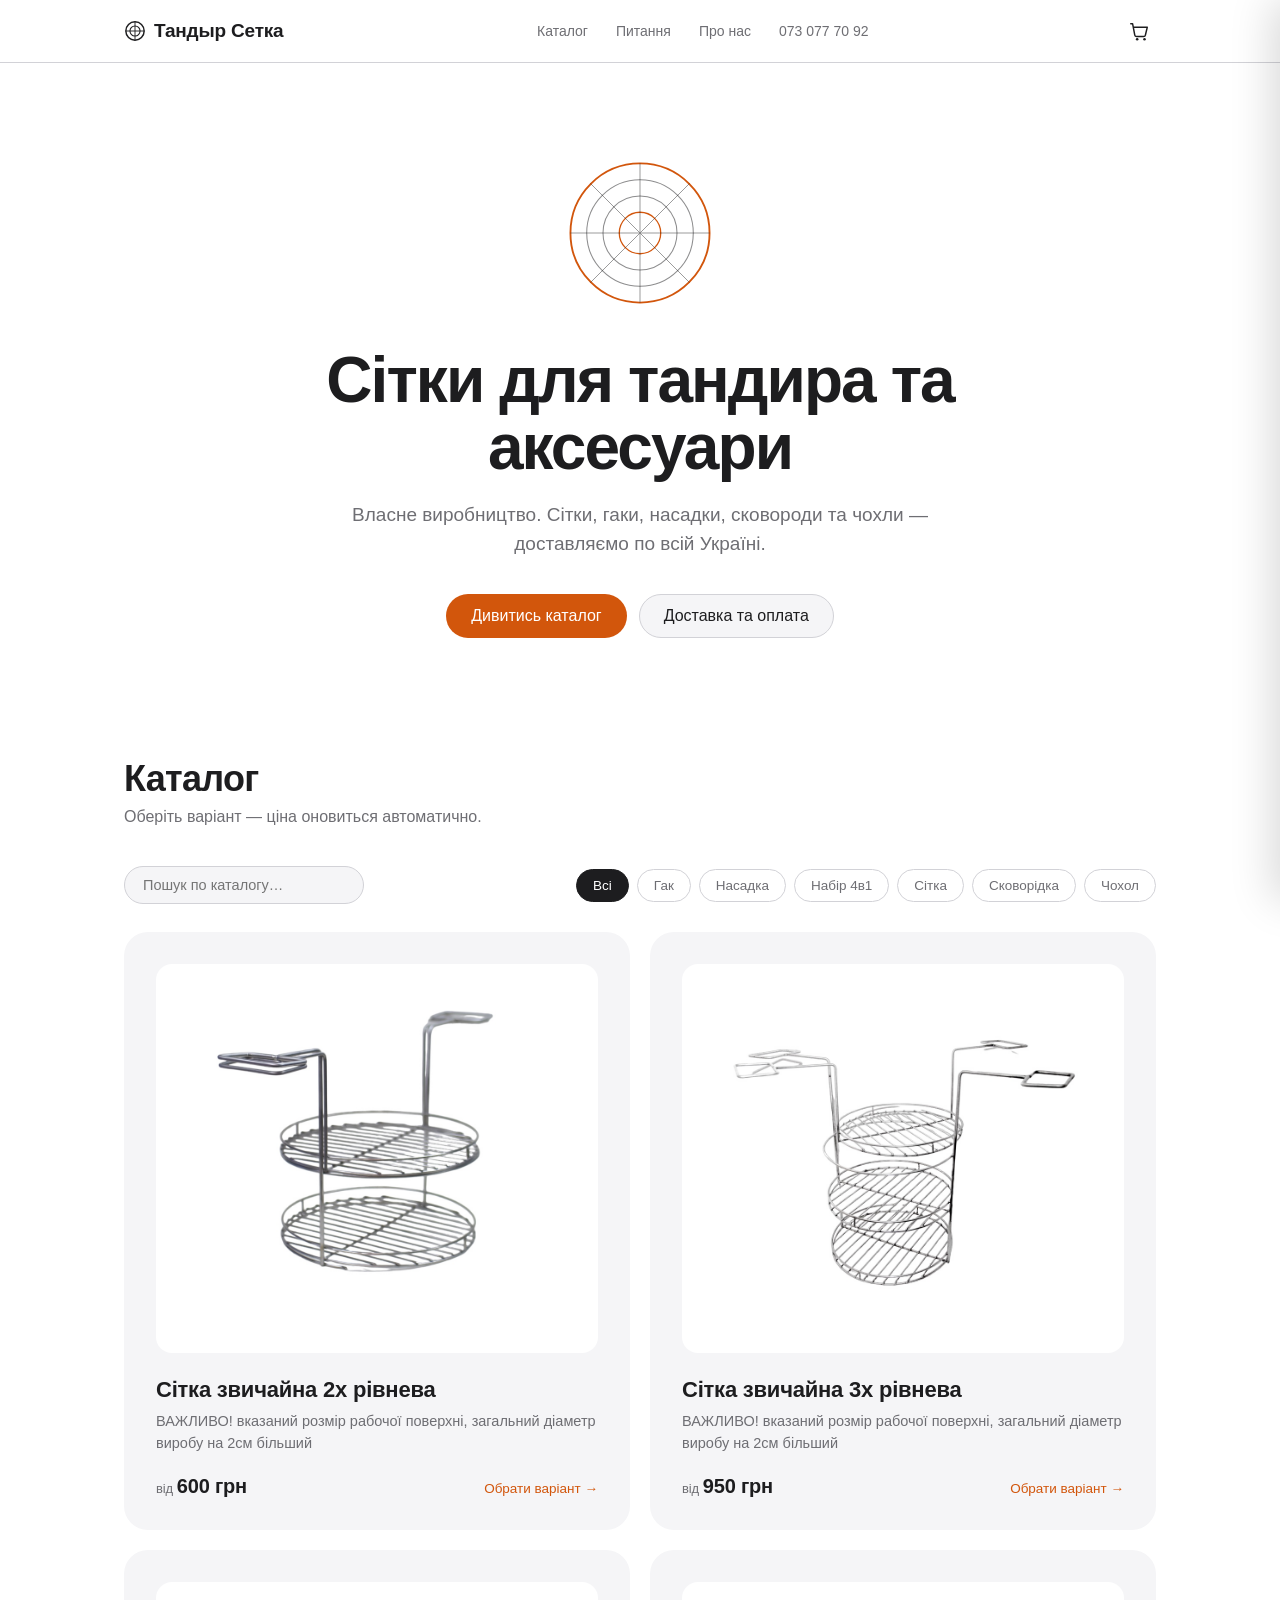
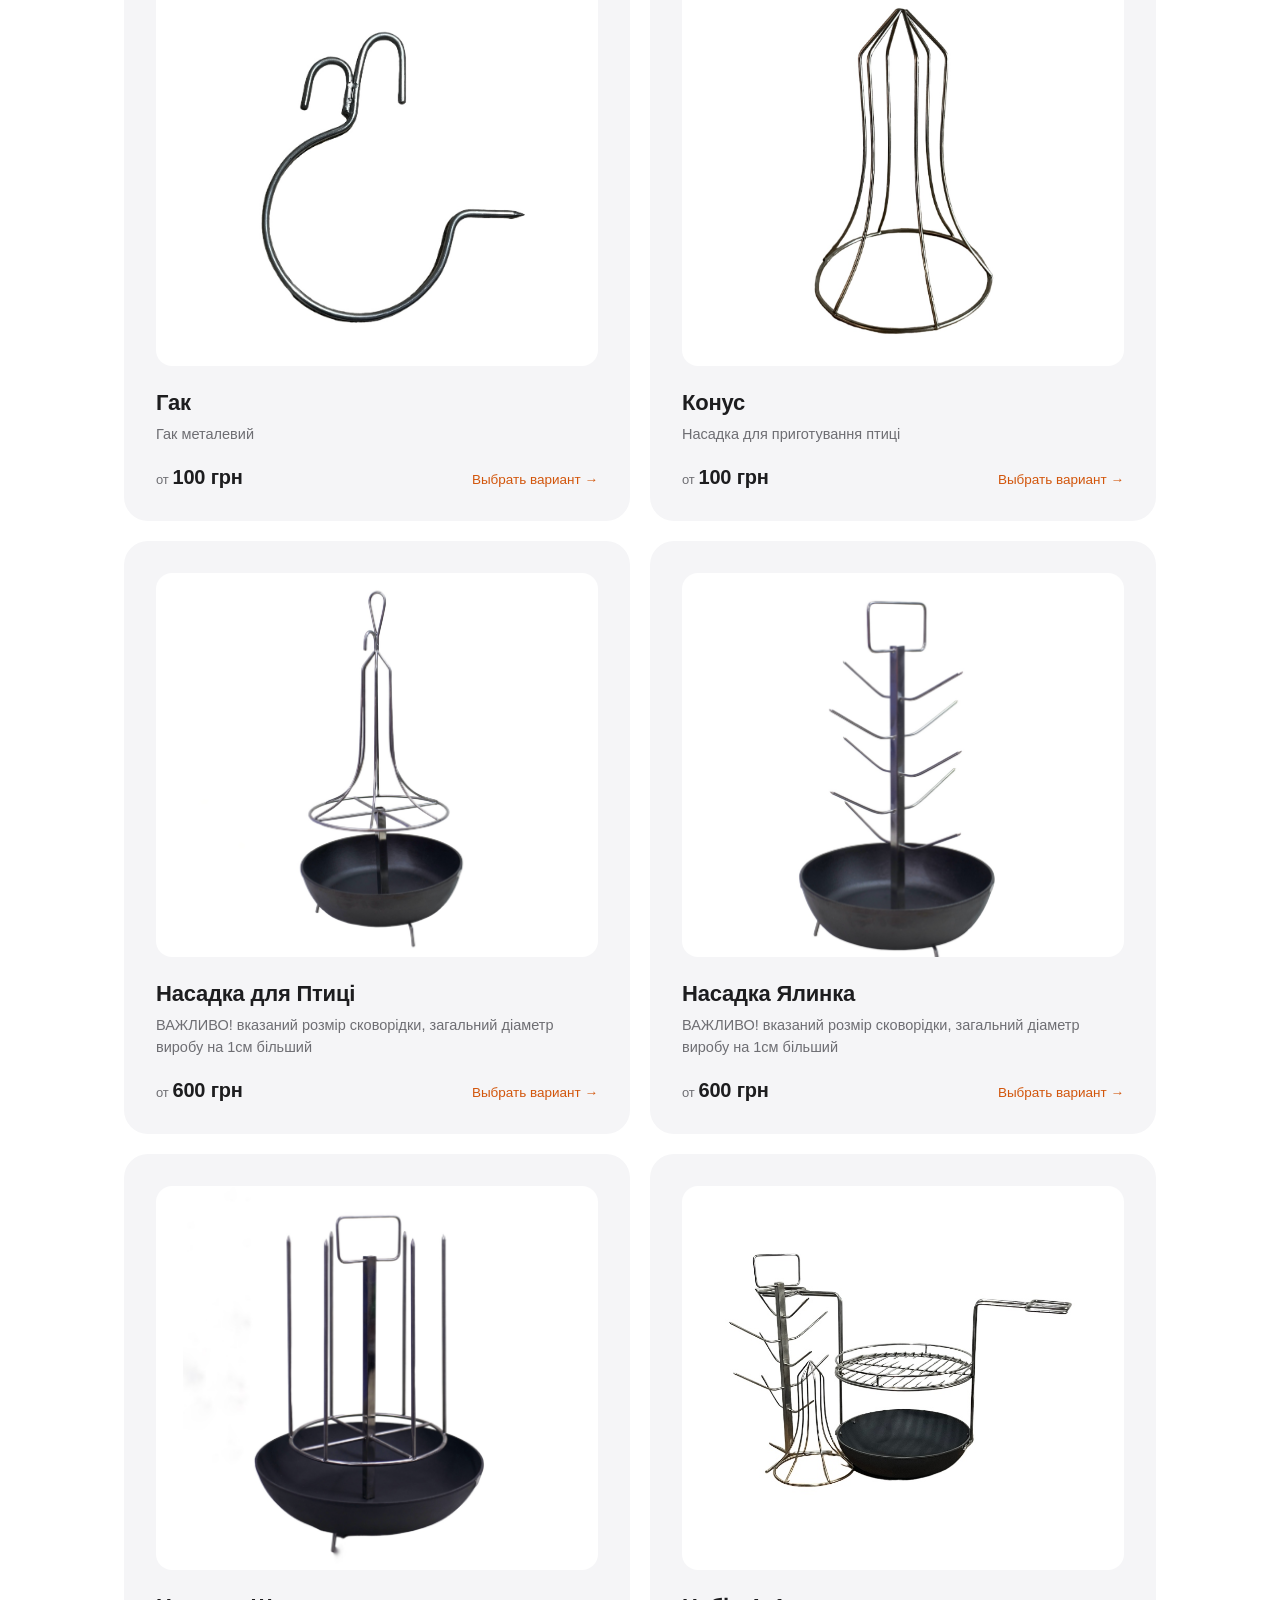
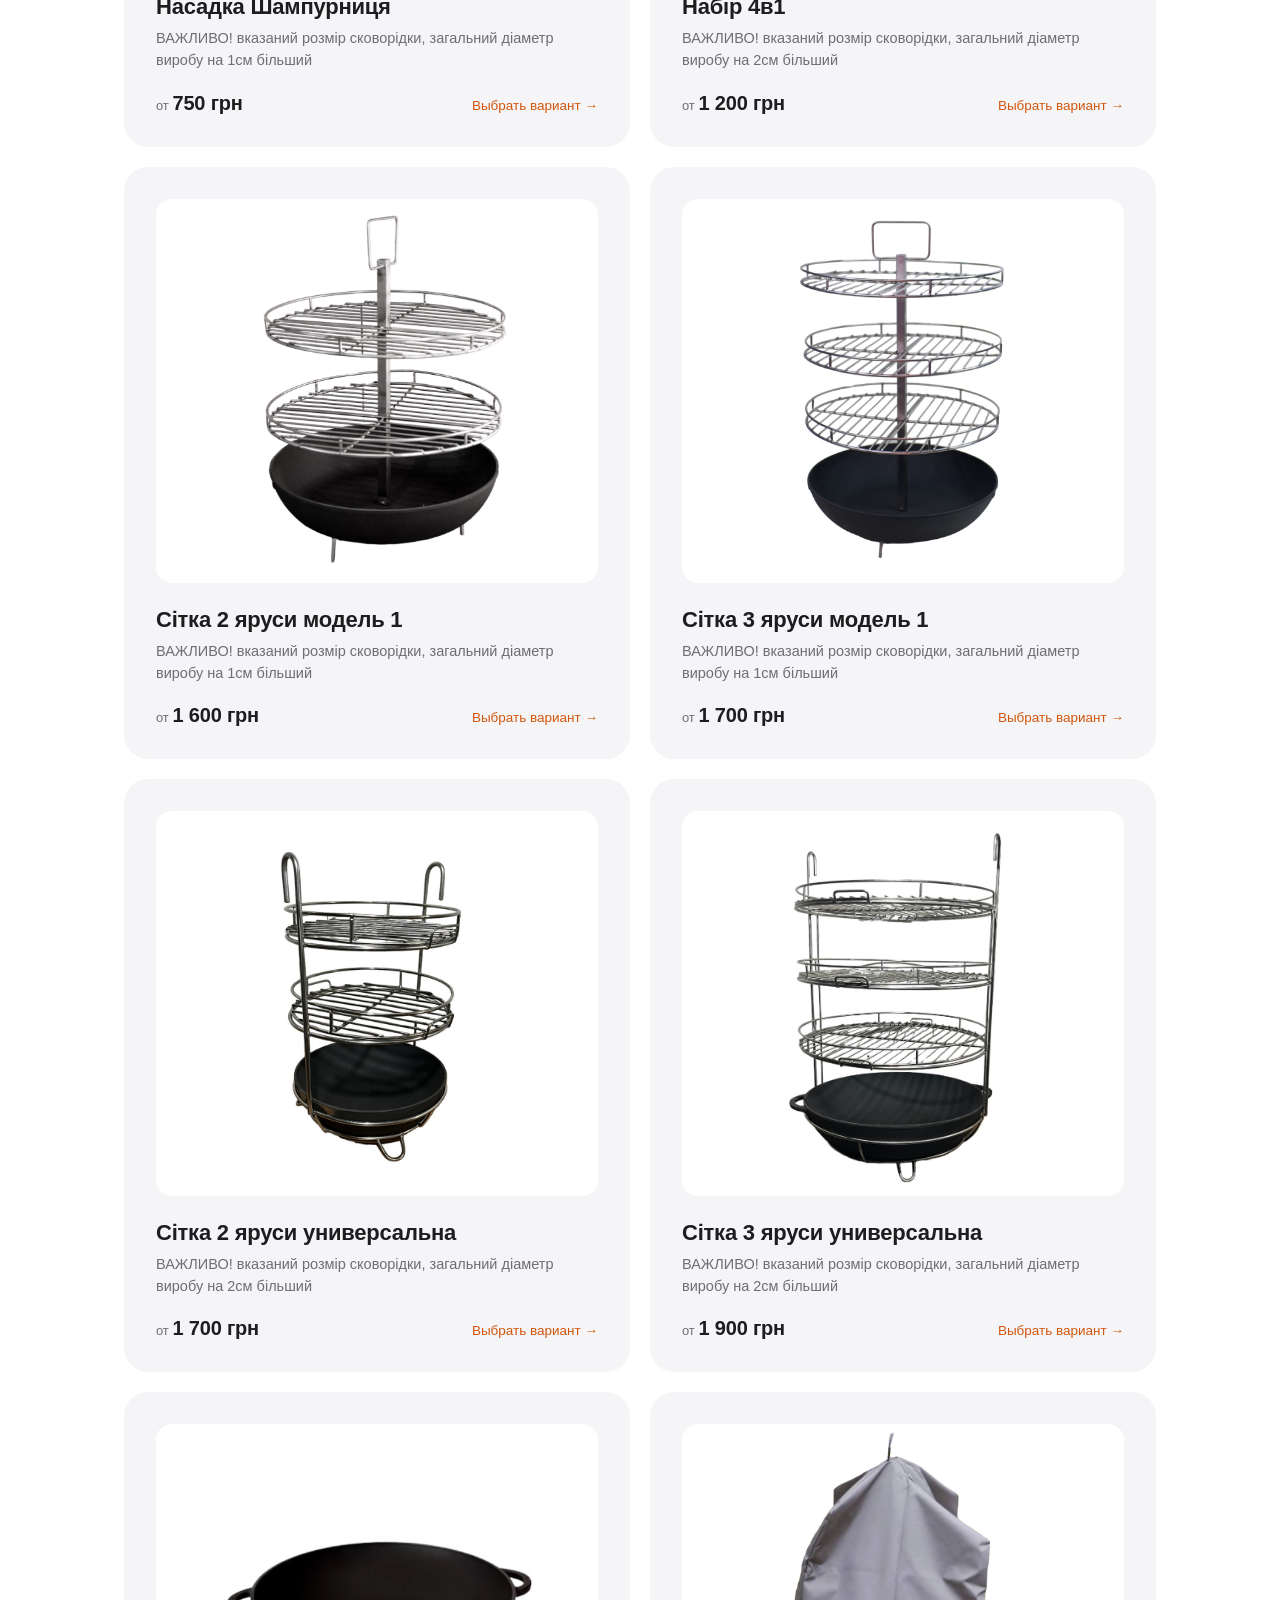
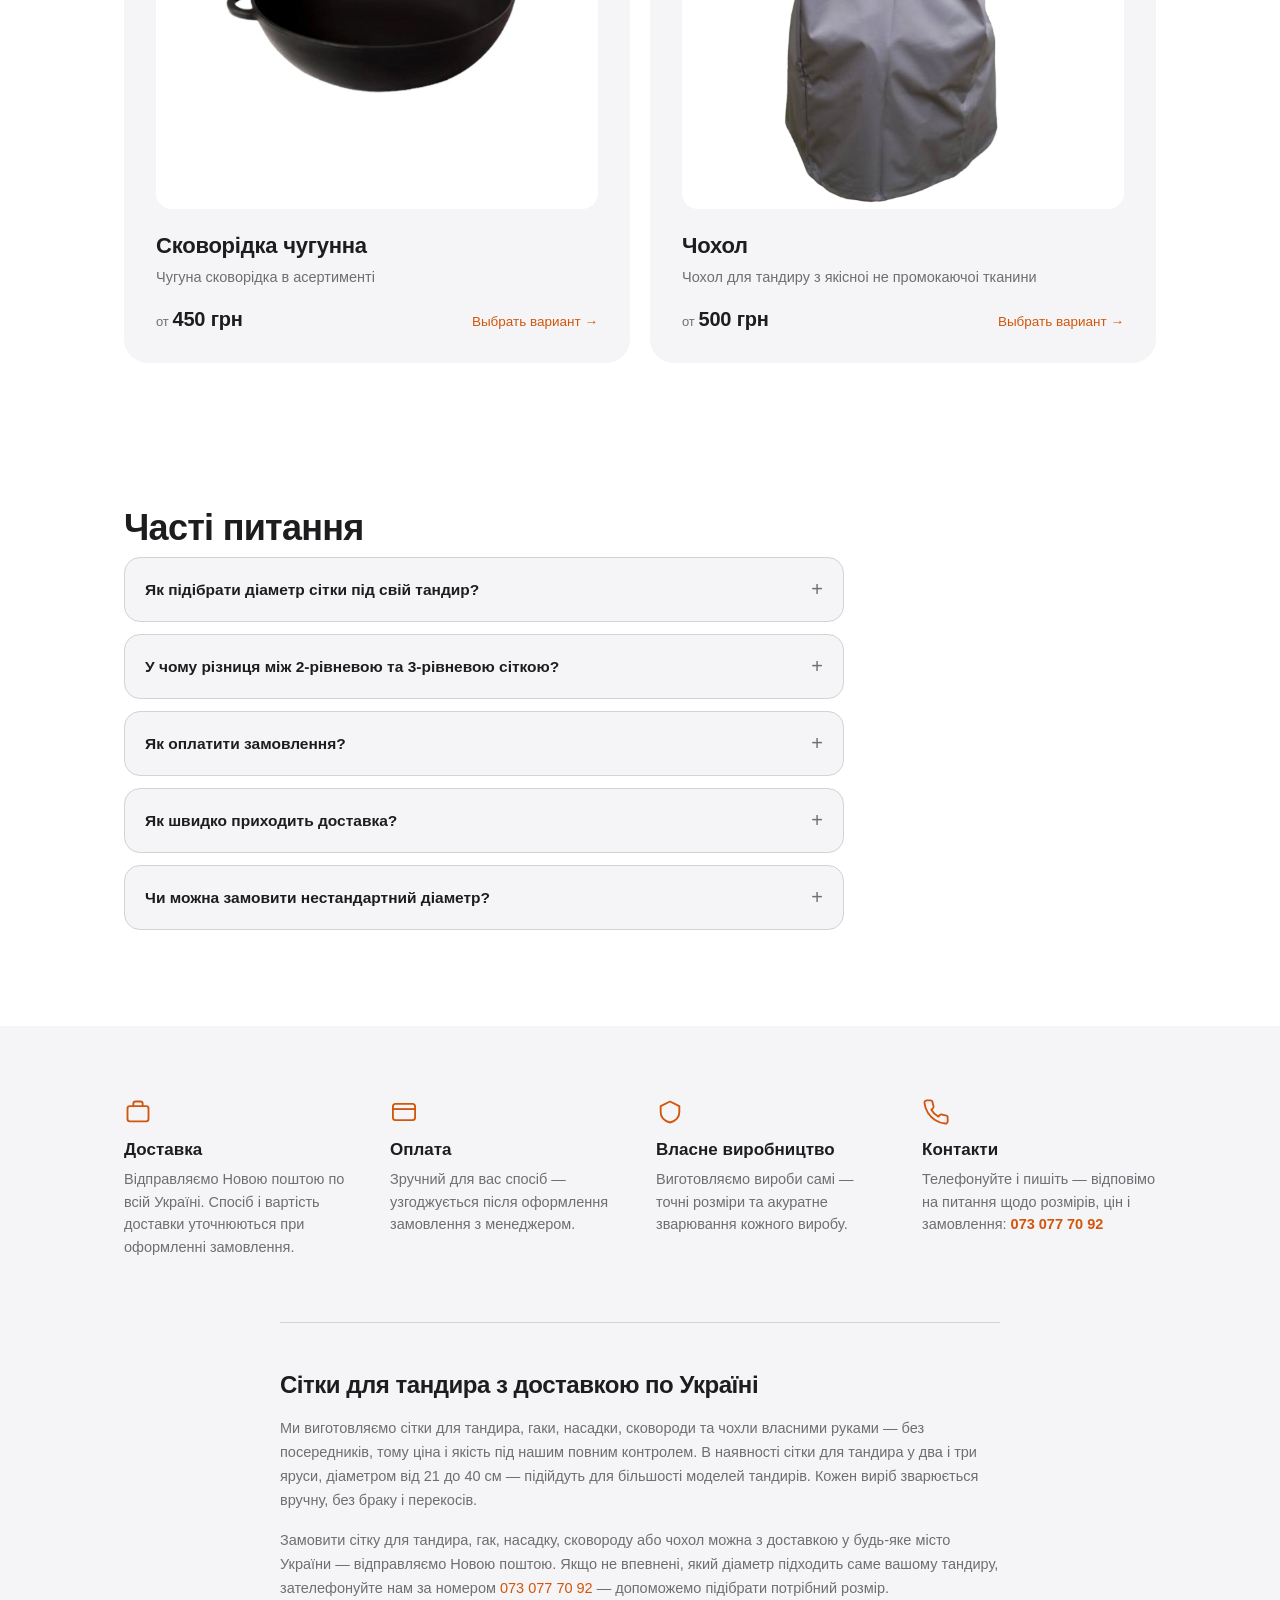
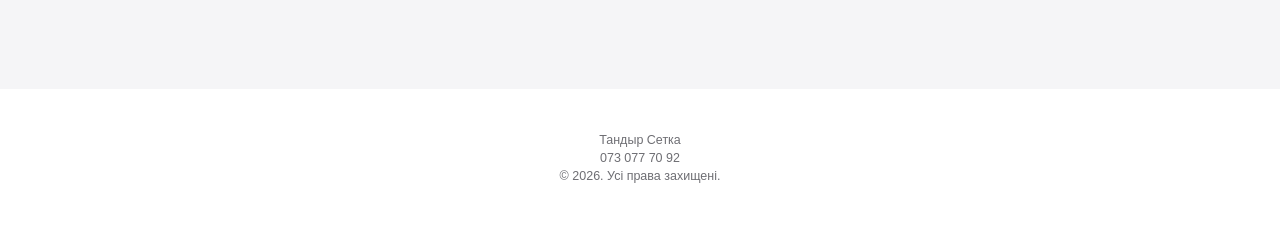
==== commit b22f0236: "fix" ====
--- a/index.html
+++ b/index.html
@@ -1,608 +1,297 @@
-<!doctype html>
-<html lang="ru">
-  <head>
-    <meta charset="UTF-8" />
-    <meta
-      name="viewport"
-      content="width=device-width, initial-scale=1, viewport-fit=cover"
-    />
-    <title>
-      Сетки для тандыра купить в Украине — Тандыр Сетка | сетки, гаки, насадки
-    </title>
-    <meta
-      name="description"
-      content="Сетки для тандыра собственного производства, гаки, насадки, сковородки и чехлы. Доставка Новой почтой по всей Украине."
-    />
-    <meta
-      name="keywords"
-      content="сетка для тандыра, сетка для тандыра купить, сетка для тандыра цена, гак для тандыра, насадка для тандыра, сковорода для тандыра, чехол для тандыра"
-    />
-    <!-- TODO: замените на ваш настоящий домен после покупки/подключения -->
-    <link rel="canonical" href="https://your-domain.example/" />
-
-    <meta property="og:type" content="website" />
-    <meta property="og:site_name" content="Тандыр Сетка" />
-    <meta
-      property="og:title"
-      content="Сетки для тандыра купить в Украине — Тандыр Сетка"
-    />
-    <meta
-      property="og:description"
-      content="Сетки для тандыра собственного производства, гаки, насадки, сковородки и чехлы. Доставка по всей Украине."
-    />
-    <meta property="og:locale" content="ru_UA" />
-
-    <meta name="twitter:card" content="summary" />
-    <meta
-      name="twitter:title"
-      content="Сетки для тандыра купить в Украине — Тандыр Сетка"
-    />
-    <meta
-      name="twitter:description"
-      content="Сетки для тандыра собственного производства, гаки, насадки, сковородки и чехлы. Доставка по всей Украине."
-    />
-
-    <link
-      rel="icon"
-      href="data:image/svg+xml,<svg xmlns=%22http://www.w3.org/2000/svg%22 viewBox=%220 0 100 100%22><text y=%22.9em%22 font-size=%2290%22>🔥</text></svg>"
-    />
-
-    <link rel="stylesheet" href="css/style.css" />
-  </head>
-  <body>
-    <header class="nav">
-      <div class="nav-inner">
-        <div class="brand">
-          <svg
-            class="brand-mark"
-            viewBox="0 0 24 24"
-            fill="none"
-            aria-hidden="true"
-          >
-            <circle
-              cx="12"
-              cy="12"
-              r="10"
-              stroke="currentColor"
-              stroke-width="1.6"
-            />
-            <circle
-              cx="12"
-              cy="12"
-              r="5.5"
-              stroke="currentColor"
-              stroke-width="1.2"
-            />
-            <line
-              x1="12"
-              y1="2"
-              x2="12"
-              y2="22"
-              stroke="currentColor"
-              stroke-width="1"
-            />
-            <line
-              x1="2"
-              y1="12"
-              x2="22"
-              y2="12"
-              stroke="currentColor"
-              stroke-width="1"
-            />
-          </svg>
-          <span id="brand-name">Тандыр Сетка</span>
-        </div>
-        <nav class="nav-links">
-          <a href="#catalog">Каталог</a>
-          <a href="#faq">Вопросы</a>
-          <a href="#about">О нас</a>
-          <a href="tel:+380730777092" id="nav-phone">073 077 70 92</a>
-        </nav>
-        <button class="cart-btn" id="cart-toggle" aria-label="Корзина">
-          <svg
-            width="40"
-            height="40"
-            viewBox="0 0 24 24"
-            fill="none"
-            aria-hidden="true"
-          >
-            <path
-              d="M3 4h2l2.4 12.4a2 2 0 0 0 2 1.6h7.6a2 2 0 0 0 2-1.6L21 8H6"
-              stroke="currentColor"
-              stroke-width="1.6"
-              stroke-linecap="round"
-              stroke-linejoin="round"
-            />
-            <circle cx="10" cy="21" r="1.4" fill="currentColor" />
-            <circle cx="18" cy="21" r="1.4" fill="currentColor" />
-          </svg>
-          <span class="cart-count" id="cart-count" style="display: none"
-            >0</span
-          >
-        </button>
-      </div>
-    </header>
-
-    <main>
-      <section class="hero">
-        <svg
-          class="hero-mark"
-          viewBox="0 0 200 200"
-          fill="none"
-          aria-hidden="true"
-        >
-          <circle
-            cx="100"
-            cy="100"
-            r="94"
-            stroke="var(--accent)"
-            stroke-width="2.5"
-          />
-          <circle
-            cx="100"
-            cy="100"
-            r="72"
-            stroke="currentColor"
-            stroke-width="1.4"
-            opacity="0.5"
-          />
-          <circle
-            cx="100"
-            cy="100"
-            r="50"
-            stroke="currentColor"
-            stroke-width="1.4"
-            opacity="0.5"
-          />
-          <circle
-            cx="100"
-            cy="100"
-            r="28"
-            stroke="var(--accent)"
-            stroke-width="1.8"
-          />
-          <g opacity="0.6" stroke="currentColor" stroke-width="1">
-            <line x1="100" y1="6" x2="100" y2="194" />
-            <line x1="6" y1="100" x2="194" y2="100" />
-            <line x1="33" y1="33" x2="167" y2="167" />
-            <line x1="167" y1="33" x2="33" y2="167" />
-          </g>
-        </svg>
-        <h1 class="hero-title">Сетки для тандыра и аксессуары</h1>
-        <p class="hero-sub">
-          Собственное производство. Сетки, гаки, насадки, сковородки и чехлы —
-          доставляем по всей Украине.
-        </p>
-        <div class="hero-cta">
-          <a href="#catalog" class="btn btn-primary">Смотреть каталог</a>
-          <a href="#about" class="btn btn-secondary">Доставка и оплата</a>
-        </div>
-      </section>
-
-      <section class="catalog" id="catalog">
-        <div class="wrap">
-          <h2 class="section-title">Каталог</h2>
-          <p class="section-sub">
-            Выберите вариант — цена обновится автоматически.
-          </p>
-
-          <div class="catalog-controls">
-            <input
-              type="search"
-              id="catalog-search"
-              class="catalog-search"
-              placeholder="Поиск по каталогу…"
-              aria-label="Поиск по каталогу"
-            />
-            <!-- Кнопки категорий подставляются скриптом из data/products.json —
-             добавите новую категорию в товаре, кнопка появится сама -->
-            <div
-              class="catalog-filters"
-              id="catalog-filters"
-              role="group"
-              aria-label="Фильтр по категории"
-            ></div>
-          </div>
-
-          <p class="catalog-empty" id="catalog-empty" hidden>
-            Ничего не найдено. Попробуйте другой запрос или категорию.
-          </p>
-
-          <div class="products" id="products-root">
-            <!-- Статичные карточки: продублированы из data/products.json (id 7 и 8), чтобы
-             поисковые роботы видели реальный текст товара сразу в HTML, без выполнения JS.
-             Если меняете эти товары в products.json — поправьте текст и здесь тоже. -->
-            <div
-              class="product-card"
-              role="button"
-              tabindex="0"
-              data-product-id="7"
-              data-category="Сітка"
-              id="static-card-7"
-            >
-              <div class="product-visual">
-                <img
-                  src="img/2x.jpg"
-                  alt="Сітка звичайна 2х рівнева"
-                  loading="lazy"
-                  onerror="
-                    this.parentElement.innerHTML =
-                      window.__categoryIcon('Сітка')
-                  "
-                />
-              </div>
-              <h3 class="product-name">Сітка звичайна 2х рівнева</h3>
-              <p class="product-teaser">
-                ВАЖЛИВО! вказаний розмір рабочої поверхні, загальний діаметр
-                виробу на 2см більший
-              </p>
-              <div class="product-price-range">
-                <span class="price-from"
-                  ><span class="from-label">от</span>600 грн</span
-                >
-                <span class="open-hint">Выбрать вариант →</span>
-              </div>
-            </div>
-
-            <div
-              class="product-card"
-              role="button"
-              tabindex="0"
-              data-product-id="8"
-              data-category="Сітка"
-              id="static-card-8"
-            >
-              <div class="product-visual">
-                <img
-                  src="img/3x.jpg"
-                  alt="Сітка звичайна 3х рівнева"
-                  loading="lazy"
-                  onerror="
-                    this.parentElement.innerHTML =
-                      window.__categoryIcon('Сітка')
-                  "
-                />
-              </div>
-              <h3 class="product-name">Сітка звичайна 3х рівнева</h3>
-              <p class="product-teaser">
-                ВАЖЛИВО! вказаний розмір рабочої поверхні, загальний діаметр
-                виробу на 2см більший
-              </p>
-              <div class="product-price-range">
-                <span class="price-from"
-                  ><span class="from-label">от</span>950 грн</span
-                >
-                <span class="open-hint">Выбрать вариант →</span>
-              </div>
-            </div>
-          </div>
-        </div>
-      </section>
-
-      <section class="faq" id="faq">
-        <div class="wrap">
-          <h2 class="section-title">Частые вопросы</h2>
-          <div class="faq-list">
-            <details class="faq-item">
-              <summary>Как подобрать диаметр сетки под свой тандыр?</summary>
-              <p>
-                Измерьте внутренний диаметр тандыра на том уровне, где будет
-                стоять сетка — обычно чуть ниже горловины. Наши сетки идут
-                диаметром от 21 до 40&nbsp;см с шагом 2 см, поэтому почти всегда
-                можно подобрать точный размер. Если сомневаетесь — позвоните
-                нам, поможем определить нужный диаметр по фото или размерам
-                тандыра.
-              </p>
-            </details>
-            <details class="faq-item">
-              <summary>
-                В чём разница между 2‑уровневой и 3‑уровневой сеткой?
-              </summary>
-              <p>
-                2‑уровневая сетка компактнее и стоит дешевле — подходит для
-                небольших компаний. 3‑уровневая вмещает больше продуктов за один
-                раз и удобна, если вы готовите сразу несколько разных блюд на
-                разных ярусах.
-              </p>
-            </details>
-            <details class="faq-item">
-              <summary>Как оплатить заказ?</summary>
-              <p>
-                Способ оплаты согласовывается с менеджером после оформления
-                заказа — подберём удобный вариант.
-              </p>
-            </details>
-            <details class="faq-item">
-              <summary>Как быстро приходит доставка?</summary>
-              <p>
-                Отправляем Новой почтой по всей Украине. Сроки доставки зависят
-                от вашего города — обычно 1–3 дня с момента отправки.
-              </p>
-            </details>
-            <details class="faq-item">
-              <summary>Можно заказать нестандартный диаметр?</summary>
-              <p>
-                Свяжитесь с нами по телефону — обсудим возможность изготовления
-                под ваш размер.
-              </p>
-            </details>
-          </div>
-        </div>
-      </section>
-
-      <script type="application/ld+json">
-        {
-          "@context": "https://schema.org",
-          "@type": "FAQPage",
-          "mainEntity": [
-            {
-              "@type": "Question",
-              "name": "Как подобрать диаметр сетки под свой тандыр?",
-              "acceptedAnswer": {
-                "@type": "Answer",
-                "text": "Измерьте внутренний диаметр тандыра на том уровне, где будет стоять сетка — обычно чуть ниже горловины. Сетки идут диаметром от 21 до 40 см с шагом 2 см. Если сомневаетесь — позвоните, поможем определить нужный диаметр."
-              }
-            },
-            {
-              "@type": "Question",
-              "name": "В чём разница между 2-уровневой и 3-уровневой сеткой?",
-              "acceptedAnswer": {
-                "@type": "Answer",
-                "text": "2-уровневая сетка компактнее и дешевле, подходит для небольших компаний. 3-уровневая вмещает больше продуктов за один раз и удобна для приготовления нескольких блюд одновременно."
-              }
-            },
-            {
-              "@type": "Question",
-              "name": "Как оплатить заказ?",
-              "acceptedAnswer": {
-                "@type": "Answer",
-                "text": "Способ оплаты согласовывается с менеджером после оформления заказа."
-              }
-            },
-            {
-              "@type": "Question",
-              "name": "Как быстро приходит доставка?",
-              "acceptedAnswer": {
-                "@type": "Answer",
-                "text": "Отправляем Новой почтой по всей Украине, обычно 1-3 дня с момента отправки."
-              }
-            },
-            {
-              "@type": "Question",
-              "name": "Можно заказать нестандартный диаметр?",
-              "acceptedAnswer": {
-                "@type": "Answer",
-                "text": "Свяжитесь с нами по телефону, обсудим возможность изготовления под ваш размер."
-              }
-            }
-          ]
-        }
-      </script>
-
-      <section class="about" id="about">
-        <div class="wrap">
-          <div class="about-grid">
-            <div class="about-item">
-              <svg
-                class="about-icon"
-                viewBox="0 0 24 24"
-                fill="none"
-                aria-hidden="true"
-              >
-                <rect
-                  x="3"
-                  y="7"
-                  width="18"
-                  height="13"
-                  rx="2"
-                  stroke="currentColor"
-                  stroke-width="1.6"
-                />
-                <path
-                  d="M8 7V5a2 2 0 0 1 2-2h4a2 2 0 0 1 2 2v2"
-                  stroke="currentColor"
-                  stroke-width="1.6"
-                />
-              </svg>
-              <h3>Доставка</h3>
-              <p>
-                Отправляем Новой почтой по всей Украине. Способ и стоимость
-                доставки уточняются при оформлении заказа.
-              </p>
-            </div>
-            <div class="about-item">
-              <svg
-                class="about-icon"
-                viewBox="0 0 24 24"
-                fill="none"
-                aria-hidden="true"
-              >
-                <rect
-                  x="2.5"
-                  y="5"
-                  width="19"
-                  height="14"
-                  rx="2.2"
-                  stroke="currentColor"
-                  stroke-width="1.6"
-                />
-                <line
-                  x1="2.5"
-                  y1="9.5"
-                  x2="21.5"
-                  y2="9.5"
-                  stroke="currentColor"
-                  stroke-width="1.6"
-                />
-              </svg>
-              <h3>Оплата</h3>
-              <p>
-                Удобный для вас способ — согласовывается после оформления заказа
-                с менеджером.
-              </p>
-            </div>
-            <div class="about-item">
-              <svg
-                class="about-icon"
-                viewBox="0 0 24 24"
-                fill="none"
-                aria-hidden="true"
-              >
-                <path
-                  d="M12 3l8 4v5c0 5-3.5 7.8-8 9-4.5-1.2-8-4-8-9V7l8-4z"
-                  stroke="currentColor"
-                  stroke-width="1.6"
-                  stroke-linejoin="round"
-                />
-              </svg>
-              <h3>Своё производство</h3>
-              <p>
-                Изготавливаем изделия сами — точные размеры и аккуратная сварка
-                каждого изделия.
-              </p>
-            </div>
-            <div class="about-item">
-              <svg
-                class="about-icon"
-                viewBox="0 0 24 24"
-                fill="none"
-                aria-hidden="true"
-              >
-                <path
-                  d="M22 16.9v3a2 2 0 0 1-2.2 2 19.8 19.8 0 0 1-8.6-3.1 19.5 19.5 0 0 1-6-6A19.8 19.8 0 0 1 2.1 4.2 2 2 0 0 1 4.1 2h3a2 2 0 0 1 2 1.7c.1 1 .3 2 .7 2.9a2 2 0 0 1-.4 2.1L8 10a16 16 0 0 0 6 6l1.3-1.4a2 2 0 0 1 2.1-.4c.9.4 1.9.6 2.9.7a2 2 0 0 1 1.7 2.1z"
-                  stroke="currentColor"
-                  stroke-width="1.6"
-                  stroke-linejoin="round"
-                />
-              </svg>
-              <h3>Контакты</h3>
-              <p>
-                Звоните и пишите — ответим на вопросы по размерам, ценам и
-                заказу:
-                <a
-                  href="tel:+380730777092"
-                  style="color: var(--accent); font-weight: 600"
-                  >073 077 70 92</a
-                >
-              </p>
-            </div>
-          </div>
-
-          <div class="seo-copy">
-            <h2 class="section-title">
-              Сетки для тандыра с доставкой по Украине
-            </h2>
-            <p>
-              Мы изготавливаем сетки для тандыра, гаки, насадки, сковородки и
-              чехлы собственными руками — без посредников, поэтому цена и
-              качество под нашим полным контролем. В наличии сетки для тандыра в
-              два и три яруса, диаметром от 21 до 40&nbsp;см — подойдут для
-              большинства моделей тандыров. Каждое изделие сваривается вручную,
-              без брака и перекосов.
-            </p>
-            <p>
-              Заказать сетку для тандыра, гак, насадку, сковороду или чехол
-              можно с доставкой в любой город Украины — отправляем Новой почтой.
-              Если не уверены, какой диаметр подходит именно вашему тандыру,
-              позвоните нам по телефону
-              <a href="tel:+380730777092">073 077 70 92</a> — поможем подобрать
-              нужный размер.
-            </p>
-          </div>
-        </div>
-      </section>
-    </main>
-
-    <footer>
-      <p id="footer-brand">Тандыр Сетка</p>
-      <p>
-        <a href="tel:+380730777092" style="color: inherit">073 077 70 92</a>
-      </p>
-      <p>© <span id="year"></span>. Все права защищены.</p>
-    </footer>
-
-    <!-- Cart Drawer -->
-    <div class="overlay" id="overlay"></div>
-    <aside class="drawer" id="drawer" aria-label="Корзина">
-      <div class="drawer-head">
-        <h2>Корзина</h2>
-        <button class="icon-btn" id="drawer-close" aria-label="Закрыть">
-          <svg width="20" height="20" viewBox="0 0 24 24" fill="none">
-            <path
-              d="M6 6l12 12M18 6L6 18"
-              stroke="currentColor"
-              stroke-width="1.8"
-              stroke-linecap="round"
-            />
-          </svg>
-        </button>
-      </div>
-      <div class="drawer-body" id="drawer-body"></div>
-      <div class="drawer-foot" id="drawer-foot" style="display: none">
-        <div class="total-row">
-          <span class="label">Итого</span>
-          <span class="value" id="cart-total">0 грн</span>
-        </div>
-        <button class="btn btn-primary" id="checkout-btn">
-          Оформить заказ
-        </button>
-      </div>
-    </aside>
-
-    <!-- Product Detail Modal -->
-    <div class="modal-overlay" id="product-modal-overlay">
-      <div
-        class="modal"
-        role="dialog"
-        aria-modal="true"
-        aria-labelledby="product-modal-title"
-      >
-        <div class="modal-head">
-          <h2 id="product-modal-title">Товар</h2>
-          <button
-            class="icon-btn"
-            id="product-modal-close"
-            aria-label="Закрыть"
-          >
-            <svg width="30" height="30" viewBox="0 0 24 24" fill="none">
-              <path
-                d="M6 6l12 12M18 6L6 18"
-                stroke="currentColor"
-                stroke-width="1.8"
-                stroke-linecap="round"
-              />
-            </svg>
-          </button>
-        </div>
-        <div class="modal-body" id="product-modal-body"></div>
-      </div>
-    </div>
-
-    <!-- Checkout Modal -->
-    <div class="modal-overlay" id="modal-overlay">
-      <div
-        class="modal"
-        role="dialog"
-        aria-modal="true"
-        aria-labelledby="modal-title"
-      >
-        <div class="modal-head">
-          <h2 id="modal-title">Оформление заказа</h2>
-          <button class="icon-btn" id="modal-close" aria-label="Закрыть">
-            <svg width="30" height="30" viewBox="0 0 24 24" fill="none">
-              <path
-                d="M6 6l12 12M18 6L6 18"
-                stroke="currentColor"
-                stroke-width="1.8"
-                stroke-linecap="round"
-              />
-            </svg>
-          </button>
-        </div>
-        <div class="modal-body" id="modal-body"></div>
-      </div>
-    </div>
-
-    <script src="js/main.js" defer></script>
-  </body>
+<!DOCTYPE html>
+<html lang="uk">
+<head>
+<meta charset="UTF-8">
+<meta name="viewport" content="width=device-width, initial-scale=1, viewport-fit=cover">
+<title>Сітки для тандира купити в Україні — Тандир Сітка | сітки, гаки, насадки</title>
+<meta name="description" content="Сітки для тандира власного виробництва, гаки, насадки, сковороди та чохли. Доставка Новою поштою по всій Україні.">
+<meta name="keywords" content="сітка для тандира, сітка для тандира купити, сітка для тандира ціна, гак для тандира, насадка для тандира, сковорода для тандира, чохол для тандира">
+<!-- TODO: замініть на ваш справжній домен після купівлі/підключення -->
+<link rel="canonical" href="https://your-domain.example/">
+
+<meta property="og:type" content="website">
+<meta property="og:site_name" content="Тандир Сітка">
+<meta property="og:title" content="Сітки для тандира купити в Україні — Тандир Сітка">
+<meta property="og:description" content="Сітки для тандира власного виробництва, гаки, насадки, сковороди та чохли. Доставка по всій Україні.">
+<meta property="og:locale" content="uk_UA">
+
+<meta name="twitter:card" content="summary">
+<meta name="twitter:title" content="Сітки для тандира купити в Україні — Тандир Сітка">
+<meta name="twitter:description" content="Сітки для тандира власного виробництва, гаки, насадки, сковороди та чохли. Доставка по всій Україні.">
+
+<link rel="icon" href="data:image/svg+xml,<svg xmlns=%22http://www.w3.org/2000/svg%22 viewBox=%220 0 100 100%22><text y=%22.9em%22 font-size=%2290%22>🔥</text></svg>">
+
+<link rel="stylesheet" href="css/style.css">
+</head>
+<body>
+
+<header class="nav">
+  <div class="nav-inner">
+    <div class="brand">
+      <svg class="brand-mark" viewBox="0 0 24 24" fill="none" aria-hidden="true">
+        <circle cx="12" cy="12" r="10" stroke="currentColor" stroke-width="1.6"/>
+        <circle cx="12" cy="12" r="5.5" stroke="currentColor" stroke-width="1.2"/>
+        <line x1="12" y1="2" x2="12" y2="22" stroke="currentColor" stroke-width="1"/>
+        <line x1="2" y1="12" x2="22" y2="12" stroke="currentColor" stroke-width="1"/>
+      </svg>
+      <span id="brand-name">Тандир Сітка</span>
+    </div>
+    <nav class="nav-links">
+      <a href="#catalog">Каталог</a>
+      <a href="#faq">Питання</a>
+      <a href="#about">Про нас</a>
+      <a href="tel:+380730777092" id="nav-phone">073 077 70 92</a>
+    </nav>
+    <button class="cart-btn" id="cart-toggle" aria-label="Кошик">
+      <svg width="22" height="22" viewBox="0 0 24 24" fill="none" aria-hidden="true">
+        <path d="M3 4h2l2.4 12.4a2 2 0 0 0 2 1.6h7.6a2 2 0 0 0 2-1.6L21 8H6" stroke="currentColor" stroke-width="1.6" stroke-linecap="round" stroke-linejoin="round"/>
+        <circle cx="10" cy="21" r="1.4" fill="currentColor"/>
+        <circle cx="18" cy="21" r="1.4" fill="currentColor"/>
+      </svg>
+      <span class="cart-count" id="cart-count" style="display:none">0</span>
+    </button>
+  </div>
+</header>
+
+<main>
+  <section class="hero">
+    <svg class="hero-mark" viewBox="0 0 200 200" fill="none" aria-hidden="true">
+      <circle cx="100" cy="100" r="94" stroke="var(--accent)" stroke-width="2.5"/>
+      <circle cx="100" cy="100" r="72" stroke="currentColor" stroke-width="1.4" opacity="0.5"/>
+      <circle cx="100" cy="100" r="50" stroke="currentColor" stroke-width="1.4" opacity="0.5"/>
+      <circle cx="100" cy="100" r="28" stroke="var(--accent)" stroke-width="1.8"/>
+      <g opacity="0.6" stroke="currentColor" stroke-width="1">
+        <line x1="100" y1="6" x2="100" y2="194"/>
+        <line x1="6" y1="100" x2="194" y2="100"/>
+        <line x1="33" y1="33" x2="167" y2="167"/>
+        <line x1="167" y1="33" x2="33" y2="167"/>
+      </g>
+    </svg>
+    <h1 class="hero-title">Сітки для тандира та аксесуари</h1>
+    <p class="hero-sub">Власне виробництво. Сітки, гаки, насадки, сковороди та чохли — доставляємо по всій Україні.</p>
+    <div class="hero-cta">
+      <a href="#catalog" class="btn btn-primary">Дивитись каталог</a>
+      <a href="#about" class="btn btn-secondary">Доставка та оплата</a>
+    </div>
+  </section>
+
+  <section class="catalog" id="catalog">
+    <div class="wrap">
+      <h2 class="section-title">Каталог</h2>
+      <p class="section-sub">Оберіть варіант — ціна оновиться автоматично.</p>
+
+      <div class="catalog-controls">
+        <input type="search" id="catalog-search" class="catalog-search" placeholder="Пошук по каталогу…" aria-label="Пошук по каталогу">
+        <!-- Кнопки категорій підставляються скриптом з data/products.json —
+             додасте нову категорію у товарі, кнопка з'явиться сама -->
+        <div class="catalog-filters" id="catalog-filters" role="group" aria-label="Фільтр за категорією"></div>
+      </div>
+
+      <p class="catalog-empty" id="catalog-empty" hidden>Нічого не знайдено. Спробуйте інший запит або категорію.</p>
+
+      <div class="products" id="products-root">
+        <!-- Статичні картки: продубльовані з data/products.json (id 7 та 8), щоб
+             пошукові роботи бачили реальний текст товару одразу в HTML, без виконання JS.
+             Якщо змінюєте ці товари в products.json — поправте текст і тут теж. -->
+        <div class="product-card" role="button" tabindex="0" data-product-id="7" data-category="Сітка" id="static-card-7">
+          <div class="product-visual">
+            <img src="img/2x.jpg" alt="Сітка звичайна 2х рівнева" loading="lazy" onerror="this.parentElement.innerHTML=window.__categoryIcon('Сітка')">
+          </div>
+          <h3 class="product-name">Сітка звичайна 2х рівнева</h3>
+          <p class="product-teaser">ВАЖЛИВО! вказаний розмір рабочої поверхні, загальний діаметр виробу на 2см більший</p>
+          <div class="product-price-range">
+            <span class="price-from"><span class="from-label">від</span>600 грн</span>
+            <span class="open-hint">Обрати варіант →</span>
+          </div>
+        </div>
+
+        <div class="product-card" role="button" tabindex="0" data-product-id="8" data-category="Сітка" id="static-card-8">
+          <div class="product-visual">
+            <img src="img/3x.jpg" alt="Сітка звичайна 3х рівнева" loading="lazy" onerror="this.parentElement.innerHTML=window.__categoryIcon('Сітка')">
+          </div>
+          <h3 class="product-name">Сітка звичайна 3х рівнева</h3>
+          <p class="product-teaser">ВАЖЛИВО! вказаний розмір рабочої поверхні, загальний діаметр виробу на 2см більший</p>
+          <div class="product-price-range">
+            <span class="price-from"><span class="from-label">від</span>950 грн</span>
+            <span class="open-hint">Обрати варіант →</span>
+          </div>
+        </div>
+      </div>
+    </div>
+  </section>
+
+  <section class="faq" id="faq">
+    <div class="wrap">
+      <h2 class="section-title">Часті питання</h2>
+      <div class="faq-list">
+        <details class="faq-item">
+          <summary>Як підібрати діаметр сітки під свій тандир?</summary>
+          <p>Виміряйте внутрішній діаметр тандира на тому рівні, де буде стояти сітка — зазвичай трохи нижче горловини. Наші сітки йдуть діаметром від 21 до 40&nbsp;см з кроком 2 см, тому майже завжди можна підібрати точний розмір. Якщо сумніваєтесь — зателефонуйте нам, допоможемо визначити потрібний діаметр за фото або розмірами тандира.</p>
+        </details>
+        <details class="faq-item">
+          <summary>У чому різниця між 2‑рівневою та 3‑рівневою сіткою?</summary>
+          <p>2‑рівнева сітка компактніша і коштує дешевше — підходить для невеликих компаній. 3‑рівнева вміщує більше продуктів за один раз і зручна, якщо готуєте одразу кілька різних страв на різних ярусах.</p>
+        </details>
+        <details class="faq-item">
+          <summary>Як оплатити замовлення?</summary>
+          <p>Спосіб оплати узгоджується з менеджером після оформлення замовлення — підберемо зручний варіант.</p>
+        </details>
+        <details class="faq-item">
+          <summary>Як швидко приходить доставка?</summary>
+          <p>Відправляємо Новою поштою по всій Україні. Терміни доставки залежать від вашого міста — зазвичай 1–3 дні з моменту відправки.</p>
+        </details>
+        <details class="faq-item">
+          <summary>Чи можна замовити нестандартний діаметр?</summary>
+          <p>Зв'яжіться з нами по телефону — обговоримо можливість виготовлення під ваш розмір.</p>
+        </details>
+      </div>
+    </div>
+  </section>
+
+  <script type="application/ld+json">
+  {
+    "@context": "https://schema.org",
+    "@type": "FAQPage",
+    "mainEntity": [
+      {
+        "@type": "Question",
+        "name": "Як підібрати діаметр сітки під свій тандир?",
+        "acceptedAnswer": {
+          "@type": "Answer",
+          "text": "Виміряйте внутрішній діаметр тандира на тому рівні, де буде стояти сітка — зазвичай трохи нижче горловини. Сітки йдуть діаметром від 21 до 40 см з кроком 2 см. Якщо сумніваєтесь — зателефонуйте, допоможемо визначити потрібний діаметр."
+        }
+      },
+      {
+        "@type": "Question",
+        "name": "У чому різниця між 2-рівневою та 3-рівневою сіткою?",
+        "acceptedAnswer": {
+          "@type": "Answer",
+          "text": "2-рівнева сітка компактніша і дешевша, підходить для невеликих компаній. 3-рівнева вміщує більше продуктів за один раз і зручна для приготування кількох страв одночасно."
+        }
+      },
+      {
+        "@type": "Question",
+        "name": "Як оплатити замовлення?",
+        "acceptedAnswer": {
+          "@type": "Answer",
+          "text": "Спосіб оплати узгоджується з менеджером після оформлення замовлення."
+        }
+      },
+      {
+        "@type": "Question",
+        "name": "Як швидко приходить доставка?",
+        "acceptedAnswer": {
+          "@type": "Answer",
+          "text": "Відправляємо Новою поштою по всій Україні, зазвичай 1-3 дні з моменту відправки."
+        }
+      },
+      {
+        "@type": "Question",
+        "name": "Чи можна замовити нестандартний діаметр?",
+        "acceptedAnswer": {
+          "@type": "Answer",
+          "text": "Зв'яжіться з нами по телефону, обговоримо можливість виготовлення під ваш розмір."
+        }
+      }
+    ]
+  }
+  </script>
+
+  <section class="about" id="about">
+    <div class="wrap">
+      <div class="about-grid">
+        <div class="about-item">
+          <svg class="about-icon" viewBox="0 0 24 24" fill="none" aria-hidden="true">
+            <rect x="3" y="7" width="18" height="13" rx="2" stroke="currentColor" stroke-width="1.6"/>
+            <path d="M8 7V5a2 2 0 0 1 2-2h4a2 2 0 0 1 2 2v2" stroke="currentColor" stroke-width="1.6"/>
+          </svg>
+          <h3>Доставка</h3>
+          <p>Відправляємо Новою поштою по всій Україні. Спосіб і вартість доставки уточнюються при оформленні замовлення.</p>
+        </div>
+        <div class="about-item">
+          <svg class="about-icon" viewBox="0 0 24 24" fill="none" aria-hidden="true">
+            <rect x="2.5" y="5" width="19" height="14" rx="2.2" stroke="currentColor" stroke-width="1.6"/>
+            <line x1="2.5" y1="9.5" x2="21.5" y2="9.5" stroke="currentColor" stroke-width="1.6"/>
+          </svg>
+          <h3>Оплата</h3>
+          <p>Зручний для вас спосіб — узгоджується після оформлення замовлення з менеджером.</p>
+        </div>
+        <div class="about-item">
+          <svg class="about-icon" viewBox="0 0 24 24" fill="none" aria-hidden="true">
+            <path d="M12 3l8 4v5c0 5-3.5 7.8-8 9-4.5-1.2-8-4-8-9V7l8-4z" stroke="currentColor" stroke-width="1.6" stroke-linejoin="round"/>
+          </svg>
+          <h3>Власне виробництво</h3>
+          <p>Виготовляємо вироби самі — точні розміри та акуратне зварювання кожного виробу.</p>
+        </div>
+        <div class="about-item">
+          <svg class="about-icon" viewBox="0 0 24 24" fill="none" aria-hidden="true">
+            <path d="M22 16.9v3a2 2 0 0 1-2.2 2 19.8 19.8 0 0 1-8.6-3.1 19.5 19.5 0 0 1-6-6A19.8 19.8 0 0 1 2.1 4.2 2 2 0 0 1 4.1 2h3a2 2 0 0 1 2 1.7c.1 1 .3 2 .7 2.9a2 2 0 0 1-.4 2.1L8 10a16 16 0 0 0 6 6l1.3-1.4a2 2 0 0 1 2.1-.4c.9.4 1.9.6 2.9.7a2 2 0 0 1 1.7 2.1z" stroke="currentColor" stroke-width="1.6" stroke-linejoin="round"/>
+          </svg>
+          <h3>Контакти</h3>
+          <p>Телефонуйте і пишіть — відповімо на питання щодо розмірів, цін і замовлення: <a href="tel:+380730777092" style="color:var(--accent); font-weight:600;">073 077 70 92</a></p>
+        </div>
+      </div>
+
+      <div class="seo-copy">
+        <h2 class="section-title">Сітки для тандира з доставкою по Україні</h2>
+        <p>Ми виготовляємо сітки для тандира, гаки, насадки, сковороди та чохли власними руками — без посередників, тому ціна і якість під нашим повним контролем. В наявності сітки для тандира у два і три яруси, діаметром від 21 до 40&nbsp;см — підійдуть для більшості моделей тандирів. Кожен виріб зварюється вручну, без браку і перекосів.</p>
+        <p>Замовити сітку для тандира, гак, насадку, сковороду або чохол можна з доставкою у будь-яке місто України — відправляємо Новою поштою. Якщо не впевнені, який діаметр підходить саме вашому тандиру, зателефонуйте нам за номером <a href="tel:+380730777092">073 077 70 92</a> — допоможемо підібрати потрібний розмір.</p>
+      </div>
+    </div>
+  </section>
+</main>
+
+<footer>
+  <p id="footer-brand">Тандир Сітка</p>
+  <p><a href="tel:+380730777092" style="color:inherit">073 077 70 92</a></p>
+  <p>© <span id="year"></span>. Усі права захищені.</p>
+</footer>
+
+<!-- Cart Drawer -->
+<div class="overlay" id="overlay"></div>
+<aside class="drawer" id="drawer" aria-label="Кошик">
+  <div class="drawer-head">
+    <h2>Кошик</h2>
+    <button class="icon-btn" id="drawer-close" aria-label="Закрити">
+      <svg width="20" height="20" viewBox="0 0 24 24" fill="none"><path d="M6 6l12 12M18 6L6 18" stroke="currentColor" stroke-width="1.8" stroke-linecap="round"/></svg>
+    </button>
+  </div>
+  <div class="drawer-body" id="drawer-body"></div>
+  <div class="drawer-foot" id="drawer-foot" style="display:none">
+    <div class="total-row">
+      <span class="label">Разом</span>
+      <span class="value" id="cart-total">0 грн</span>
+    </div>
+    <button class="btn btn-primary" id="checkout-btn">Оформити замовлення</button>
+  </div>
+</aside>
+
+<!-- Product Detail Modal -->
+<div class="modal-overlay" id="product-modal-overlay">
+  <div class="modal" role="dialog" aria-modal="true" aria-labelledby="product-modal-title">
+    <div class="modal-head">
+      <h2 id="product-modal-title">Товар</h2>
+      <button class="icon-btn" id="product-modal-close" aria-label="Закрити">
+        <svg width="20" height="20" viewBox="0 0 24 24" fill="none"><path d="M6 6l12 12M18 6L6 18" stroke="currentColor" stroke-width="1.8" stroke-linecap="round"/></svg>
+      </button>
+    </div>
+    <div class="modal-body" id="product-modal-body"></div>
+  </div>
+</div>
+
+<!-- Checkout Modal -->
+<div class="modal-overlay" id="modal-overlay">
+  <div class="modal" role="dialog" aria-modal="true" aria-labelledby="modal-title">
+    <div class="modal-head">
+      <h2 id="modal-title">Оформлення замовлення</h2>
+      <button class="icon-btn" id="modal-close" aria-label="Закрити">
+        <svg width="20" height="20" viewBox="0 0 24 24" fill="none"><path d="M6 6l12 12M18 6L6 18" stroke="currentColor" stroke-width="1.8" stroke-linecap="round"/></svg>
+      </button>
+    </div>
+    <div class="modal-body" id="modal-body"></div>
+  </div>
+</div>
+
+<script src="js/main.js" defer></script>
+</body>
 </html>
--- a/css/style.css
+++ b/css/style.css
@@ -1,22 +1,33 @@
 :root {
-  --bg: #ffffff;
-  --bg-secondary: #f5f5f7;
-  --bg-elevated: #ffffff;
-  --text: #1d1d1f;
-  --text-secondary: #6e6e73;
-  --accent: #d2560c;
-  --accent-text: #ffffff;
-  --line: #d2d2d7;
-  --danger: #c0392b;
-  --radius-s: 10px;
-  --radius-m: 16px;
-  --radius-l: 24px;
-  --safe-t: env(safe-area-inset-top, 0px);
-  --safe-b: env(safe-area-inset-bottom, 0px);
-}
-
-@media (prefers-color-scheme: dark) {
-  :root:not([data-theme="light"]) {
+    --bg: #ffffff;
+    --bg-secondary: #f5f5f7;
+    --bg-elevated: #ffffff;
+    --text: #1d1d1f;
+    --text-secondary: #6e6e73;
+    --accent: #d2560c;
+    --accent-text: #ffffff;
+    --line: #d2d2d7;
+    --danger: #c0392b;
+    --radius-s: 10px;
+    --radius-m: 16px;
+    --radius-l: 24px;
+    --safe-t: env(safe-area-inset-top, 0px);
+    --safe-b: env(safe-area-inset-bottom, 0px);
+  }
+
+  @media (prefers-color-scheme: dark) {
+    :root:not([data-theme="light"]) {
+      --bg: #000000;
+      --bg-secondary: #1c1c1e;
+      --bg-elevated: #1c1c1e;
+      --text: #f5f5f7;
+      --text-secondary: #98989d;
+      --accent: #ff6b35;
+      --accent-text: #1d1d1f;
+      --line: #38383a;
+    }
+  }
+  :root[data-theme="dark"] {
     --bg: #000000;
     --bg-secondary: #1c1c1e;
     --bg-elevated: #1c1c1e;
@@ -26,1059 +37,786 @@
     --accent-text: #1d1d1f;
     --line: #38383a;
   }
-}
-:root[data-theme="dark"] {
-  --bg: #000000;
-  --bg-secondary: #1c1c1e;
-  --bg-elevated: #1c1c1e;
-  --text: #f5f5f7;
-  --text-secondary: #98989d;
-  --accent: #ff6b35;
-  --accent-text: #1d1d1f;
-  --line: #38383a;
-}
-
-* {
-  box-sizing: border-box;
-}
-html {
-  scroll-padding-top: calc(72px + var(--safe-t));
-  scroll-behavior: smooth;
-}
-html,
-body {
-  height: 100%;
-  margin: 0;
-}
-body {
-  background: var(--bg);
-  color: var(--text);
-  font-family:
-    -apple-system, BlinkMacSystemFont, "SF Pro Text", "Segoe UI", Roboto,
-    Helvetica, Arial, sans-serif;
-  -webkit-font-smoothing: antialiased;
-  padding-top: var(--safe-t);
-  padding-bottom: var(--safe-b);
-  overflow-x: hidden;
-}
-img,
-svg {
-  max-width: 100%;
-  display: block;
-  border-radius: 15px;
-}
-a {
-  color: inherit;
-  text-decoration: none;
-}
-button {
-  font-family: inherit;
-}
-
-.wrap {
-  max-width: 1080px;
-  margin: 0 auto;
-  padding: 0 24px;
-}
-
-/* ---------- Nav ---------- */
-header.nav {
-  position: sticky;
-  top: 0;
-  z-index: 40;
-  background: color-mix(in srgb, var(--bg) 82%, transparent);
-  backdrop-filter: blur(20px);
-  -webkit-backdrop-filter: blur(20px);
-  border-bottom: 1px solid var(--line);
-  padding-top: var(--safe-t);
-}
-.nav-inner {
-  max-width: 1080px;
-  margin: 0 auto;
-  padding: 14px 24px;
-  display: flex;
-  align-items: center;
-  justify-content: space-between;
-}
-.brand {
-  font-size: 19px;
-  font-weight: 600;
-  letter-spacing: -0.01em;
-  display: flex;
-  align-items: center;
-  gap: 8px;
-}
-.brand-mark {
-  width: 22px;
-  height: 22px;
-  flex: none;
-}
-.nav-links {
-  display: flex;
-  align-items: center;
-  gap: 28px;
-}
-.nav-links a {
-  font-size: 14px;
-  color: var(--text-secondary);
-  font-weight: 500;
-}
-.nav-links a:hover {
-  color: var(--text);
-}
-@media (max-width: 560px) {
-  #nav-phone {
+
+  * { box-sizing: border-box; }
+  html {
+    scroll-padding-top: calc(72px + var(--safe-t));
+    scroll-behavior: smooth;
+  }
+  html, body {
+    height: 100%;
+    margin: 0;
+  }
+  body {
+    background: var(--bg);
+    color: var(--text);
+    font-family: -apple-system, BlinkMacSystemFont, "SF Pro Text", "Segoe UI", Roboto, Helvetica, Arial, sans-serif;
+    -webkit-font-smoothing: antialiased;
+    padding-top: var(--safe-t);
+    padding-bottom: var(--safe-b);
+    overflow-x: hidden;
+  }
+  img, svg { max-width: 100%; display: block; }
+  a { color: inherit; text-decoration: none; }
+  button { font-family: inherit; }
+
+  .wrap {
+    max-width: 1080px;
+    margin: 0 auto;
+    padding: 0 24px;
+  }
+
+  /* ---------- Nav ---------- */
+  header.nav {
+    position: sticky;
+    top: 0;
+    z-index: 40;
+    background: color-mix(in srgb, var(--bg) 82%, transparent);
+    backdrop-filter: blur(20px);
+    -webkit-backdrop-filter: blur(20px);
+    border-bottom: 1px solid var(--line);
+    padding-top: var(--safe-t);
+  }
+  .nav-inner {
+    max-width: 1080px;
+    margin: 0 auto;
+    padding: 14px 24px;
+    display: flex;
+    align-items: center;
+    justify-content: space-between;
+  }
+  .brand {
+    font-size: 19px;
+    font-weight: 600;
+    letter-spacing: -0.01em;
+    display: flex;
+    align-items: center;
+    gap: 8px;
+  }
+  .brand-mark {
+    width: 22px; height: 22px;
+    flex: none;
+  }
+  .nav-links {
+    display: flex;
+    align-items: center;
+    gap: 28px;
+  }
+  .nav-links a {
+    font-size: 14px;
+    color: var(--text-secondary);
+    font-weight: 500;
+  }
+  .nav-links a:hover { color: var(--text); }
+  @media (max-width: 560px) {
+    #nav-phone { display: none; }
+  }
+  .cart-btn {
+    position: relative;
+    background: none;
+    border: none;
+    cursor: pointer;
+    color: var(--text);
+    padding: 6px;
+    display: flex;
+    align-items: center;
+  }
+  .cart-count {
+    position: absolute;
+    top: -2px; right: -2px;
+    background: var(--accent);
+    color: var(--accent-text);
+    font-size: 11px;
+    font-weight: 700;
+    min-width: 16px;
+    height: 16px;
+    border-radius: 8px;
+    display: flex;
+    align-items: center;
+    justify-content: center;
+    padding: 0 4px;
+  }
+
+  /* ---------- Hero ---------- */
+  .hero {
+    padding: 96px 24px 72px;
+    text-align: center;
+    max-width: 720px;
+    margin: 0 auto;
+  }
+  .hero-mark {
+    width: 148px;
+    margin: 0 auto 40px;
+    animation: spin 60s linear infinite;
+  }
+  @media (prefers-reduced-motion: reduce) {
+    .hero-mark { animation: none; }
+  }
+  @keyframes spin {
+    from { transform: rotate(0deg); }
+    to { transform: rotate(360deg); }
+  }
+  h1.hero-title {
+    font-size: clamp(40px, 6vw, 64px);
+    font-weight: 700;
+    letter-spacing: -0.03em;
+    line-height: 1.05;
+    margin: 0 0 20px;
+  }
+  .hero-sub {
+    font-size: 19px;
+    color: var(--text-secondary);
+    line-height: 1.5;
+    margin: 0 0 36px;
+  }
+  .hero-cta {
+    display: inline-flex;
+    gap: 12px;
+  }
+  .btn {
+    display: inline-flex;
+    align-items: center;
+    justify-content: center;
+    gap: 8px;
+    padding: 12px 24px;
+    border-radius: 980px;
+    font-size: 16px;
+    font-weight: 500;
+    border: 1px solid transparent;
+    cursor: pointer;
+    transition: transform .15s ease, background .15s ease, opacity .15s ease;
+  }
+  .btn:active { transform: scale(0.97); }
+  .btn-primary {
+    background: var(--accent);
+    color: var(--accent-text);
+  }
+  .btn-primary:hover { opacity: 0.88; }
+  .btn-secondary {
+    background: var(--bg-secondary);
+    color: var(--text);
+    border-color: var(--line);
+  }
+  .btn-secondary:hover { background: var(--line); }
+
+  /* ---------- Catalog ---------- */
+  .section-title {
+    font-size: clamp(28px, 4vw, 36px);
+    font-weight: 700;
+    letter-spacing: -0.02em;
+    margin: 0 0 8px;
+  }
+  .section-sub {
+    color: var(--text-secondary);
+    font-size: 16px;
+    margin: 0 0 40px;
+  }
+  section.catalog { padding: 48px 24px 96px; }
+
+  .catalog-controls {
+    display: flex;
+    flex-direction: column;
+    gap: 16px;
+    margin-bottom: 28px;
+  }
+  @media (min-width: 640px) {
+    .catalog-controls { flex-direction: row; align-items: center; justify-content: space-between; }
+  }
+  .catalog-search {
+    border: 1px solid var(--line);
+    background: var(--bg-secondary);
+    border-radius: 980px;
+    padding: 10px 18px;
+    font-size: 14.5px;
+    color: var(--text);
+    font-family: inherit;
+    width: 100%;
+  }
+  @media (min-width: 640px) {
+    .catalog-search { width: 240px; }
+  }
+  .catalog-search:focus { outline: 2px solid var(--accent); outline-offset: 1px; }
+  .catalog-filters {
+    display: flex;
+    flex-wrap: wrap;
+    gap: 8px;
+  }
+  .filter-pill {
+    border: 1px solid var(--line);
+    background: var(--bg);
+    color: var(--text-secondary);
+    border-radius: 980px;
+    padding: 8px 16px;
+    font-size: 13.5px;
+    font-weight: 500;
+    cursor: pointer;
+    font-family: inherit;
+  }
+  .filter-pill:hover { border-color: var(--text-secondary); color: var(--text); }
+  .filter-pill.active {
+    background: var(--text);
+    color: var(--bg);
+    border-color: var(--text);
+  }
+  .catalog-empty {
+    text-align: center;
+    color: var(--text-secondary);
+    font-size: 14.5px;
+    padding: 40px 20px;
+  }
+
+  .products {
+    display: grid;
+    grid-template-columns: 1fr;
+    gap: 20px;
+  }
+  @media (min-width: 760px) {
+    .products { grid-template-columns: 1fr 1fr; }
+  }
+
+  /* ---------- FAQ ---------- */
+  section.faq { padding: 48px 24px 96px; }
+  .faq-list {
+    max-width: 720px;
+    display: flex;
+    flex-direction: column;
+    gap: 12px;
+  }
+  .faq-item {
+    border: 1px solid var(--line);
+    border-radius: var(--radius-m);
+    padding: 4px 20px;
+    background: var(--bg-secondary);
+  }
+  .faq-item summary {
+    padding: 16px 0;
+    font-size: 15.5px;
+    font-weight: 600;
+    cursor: pointer;
+    list-style: none;
+    display: flex;
+    align-items: center;
+    justify-content: space-between;
+  }
+  .faq-item summary::-webkit-details-marker { display: none; }
+  .faq-item summary::after {
+    content: "+";
+    font-size: 20px;
+    font-weight: 400;
+    color: var(--text-secondary);
+    margin-left: 12px;
+    flex: none;
+    transition: transform .2s ease;
+  }
+  .faq-item[open] summary::after { transform: rotate(45deg); }
+  .faq-item p {
+    font-size: 14.5px;
+    color: var(--text-secondary);
+    line-height: 1.6;
+    margin: 0 0 18px;
+  }
+
+  .product-card {
+    background: var(--bg-secondary);
+    border-radius: var(--radius-l);
+    padding: 32px;
+    display: flex;
+    flex-direction: column;
+    text-align: left;
+    border: none;
+    cursor: pointer;
+    color: inherit;
+    font-family: inherit;
+    transition: transform .15s ease, background .15s ease;
+  }
+  .product-card:hover {
+    background: var(--line);
+  }
+  .product-card:active { transform: scale(0.99); }
+  .product-card:focus-visible {
+    outline: 2px solid var(--accent);
+    outline-offset: 2px;
+  }
+
+  .product-visual {
+    width: 100%;
+    aspect-ratio: 1.15;
+    display: flex;
+    align-items: center;
+    justify-content: center;
+    margin-bottom: 24px;
+    background: var(--bg);
+    border-radius: var(--radius-m);
+  }
+  .product-visual svg { width: 82%; height: auto; }
+  .product-visual img { width: 88%; height: auto; object-fit: contain; }
+
+  /* ---------- Carousel (catalog card + product modal) ---------- */
+  .carousel {
+    position: relative;
+    overflow: hidden;
+    touch-action: pan-y; /* let vertical page scroll through, capture horizontal drag ourselves */
+    cursor: grab;
+    user-select: none;
+  }
+  .carousel:active { cursor: grabbing; }
+  .carousel-track {
+    position: relative;
+    width: 100%;
+    height: 100%;
+  }
+  .carousel-slide {
+    position: absolute;
+    inset: 0;
+    display: flex;
+    align-items: center;
+    justify-content: center;
+    opacity: 0;
+    pointer-events: none;
+    transition: opacity .25s ease;
+  }
+  .carousel-slide.active {
+    opacity: 1;
+    pointer-events: auto;
+    position: relative;
+  }
+  .carousel-slide img,
+  .carousel-slide svg {
+    width: 88%;
+    height: auto;
+    object-fit: contain;
+    -webkit-user-drag: none;
+  }
+  .product-visual .carousel-slide svg { width: 82%; }
+
+  .carousel-dots {
+    position: absolute;
+    bottom: 8px;
+    left: 0;
+    right: 0;
+    display: flex;
+    justify-content: center;
+    gap: 6px;
+  }
+  .carousel-dots .dot {
+    width: 6px;
+    height: 6px;
+    border-radius: 50%;
+    border: none;
+    background: var(--line);
+    cursor: pointer;
+    padding: 0;
+  }
+  .carousel-dots .dot.active {
+    background: var(--accent);
+    width: 16px;
+    border-radius: 4px;
+  }
+
+  .product-name {
+    font-size: 22px;
+    font-weight: 600;
+    letter-spacing: -0.01em;
+    margin: 0 0 8px;
+  }
+  .product-desc {
+    color: var(--text-secondary);
+    font-size: 14.5px;
+    line-height: 1.5;
+    margin: 0 0 24px;
+  }
+  .product-teaser {
+    color: var(--text-secondary);
+    font-size: 14.5px;
+    line-height: 1.5;
+    margin: 0 0 20px;
+    display: -webkit-box;
+    -webkit-line-clamp: 2;
+    -webkit-box-orient: vertical;
+    overflow: hidden;
+  }
+  .product-price-range {
+    margin-top: auto;
+    display: flex;
+    align-items: baseline;
+    justify-content: space-between;
+  }
+  .price-from {
+    font-size: 20px;
+    font-weight: 700;
+    letter-spacing: -0.01em;
+  }
+  .price-from .from-label {
+    font-size: 13px;
+    font-weight: 500;
+    color: var(--text-secondary);
+    margin-right: 4px;
+  }
+  .open-hint {
+    font-size: 13.5px;
+    color: var(--accent);
+    font-weight: 500;
+  }
+
+  .field-label {
+    font-size: 13px;
+    font-weight: 600;
+    color: var(--text-secondary);
+    margin-bottom: 10px;
+    display: block;
+  }
+
+  .diam-select {
+    display: flex;
+    flex-wrap: wrap;
+    gap: 8px;
+    margin-bottom: 24px;
+  }
+  .diam-pill {
+    border: 1px solid var(--line);
+    background: var(--bg);
+    color: var(--text);
+    border-radius: 980px;
+    padding: 8px 14px;
+    font-size: 14px;
+    font-weight: 500;
+    cursor: pointer;
+    transition: all .12s ease;
+  }
+  .diam-pill:hover { border-color: var(--text-secondary); }
+  .diam-pill.active {
+    background: var(--text);
+    color: var(--bg);
+    border-color: var(--text);
+  }
+
+  .product-footer {
+    margin-top: auto;
+    display: flex;
+    align-items: center;
+    justify-content: space-between;
+    gap: 16px;
+    padding-top: 8px;
+  }
+  .price {
+    font-size: 24px;
+    font-weight: 700;
+    letter-spacing: -0.01em;
+  }
+  .price-note {
+    display: block;
+    font-size: 12.5px;
+    font-weight: 400;
+    color: var(--text-secondary);
+  }
+
+  /* ---------- Cart Drawer ---------- */
+  .overlay {
+    position: fixed; inset: 0;
+    background: rgba(0,0,0,0.4);
+    opacity: 0;
+    pointer-events: none;
+    transition: opacity .25s ease;
+    z-index: 60;
+  }
+  .overlay.open { opacity: 1; pointer-events: auto; }
+
+  .drawer {
+    position: fixed;
+    top: 0; right: 0;
+    height: 100%;
+    width: min(420px, 100%);
+    background: var(--bg);
+    z-index: 70;
+    transform: translateX(100%);
+    transition: transform .3s cubic-bezier(.4,0,.2,1);
+    display: flex;
+    flex-direction: column;
+    padding-top: var(--safe-t);
+    padding-bottom: var(--safe-b);
+    box-shadow: -8px 0 40px rgba(0,0,0,0.15);
+  }
+  .drawer.open { transform: translateX(0); }
+
+  .drawer-head {
+    display: flex;
+    align-items: center;
+    justify-content: space-between;
+    padding: 20px 24px;
+    border-bottom: 1px solid var(--line);
+  }
+  .drawer-head h2 { font-size: 19px; margin: 0; font-weight: 600; }
+  .icon-btn {
+    background: none; border: none; cursor: pointer;
+    color: var(--text-secondary);
+    padding: 6px;
+    display: flex;
+  }
+  .icon-btn:hover { color: var(--text); }
+
+  .drawer-body {
+    flex: 1;
+    overflow-y: auto;
+    padding: 8px 24px;
+  }
+  .cart-item {
+    display: flex;
+    gap: 14px;
+    padding: 16px 0;
+    border-bottom: 1px solid var(--line);
+  }
+  .cart-item-visual {
+    width: 56px; height: 56px;
+    border-radius: var(--radius-s);
+    background: var(--bg-secondary);
+    flex: none;
+    display: flex; align-items: center; justify-content: center;
+  }
+  .cart-item-visual svg { width: 60%; }
+  .cart-item-visual img { width: 60%; height: auto; object-fit: contain; }
+  .cart-item-info { flex: 1; min-width: 0; }
+  .cart-item-name { font-size: 14.5px; font-weight: 600; margin: 0 0 2px; }
+  .cart-item-meta { font-size: 13px; color: var(--text-secondary); margin: 0 0 8px; }
+  .cart-item-row {
+    display: flex; align-items: center; justify-content: space-between;
+  }
+  .qty-control {
+    display: flex; align-items: center; gap: 10px;
+    border: 1px solid var(--line);
+    border-radius: 980px;
+    padding: 3px 4px;
+  }
+  .qty-control button {
+    width: 22px; height: 22px;
+    border: none; background: none; cursor: pointer;
+    font-size: 15px; color: var(--text);
+    display: flex; align-items: center; justify-content: center;
+    border-radius: 50%;
+  }
+  .qty-control button:hover { background: var(--bg-secondary); }
+  .qty-val { font-size: 13.5px; font-weight: 600; min-width: 14px; text-align: center; }
+  .cart-item-price { font-size: 14.5px; font-weight: 600; }
+  .remove-link {
+    font-size: 12.5px; color: var(--danger); background: none; border: none; cursor: pointer; padding: 0;
+  }
+
+  .empty-cart {
+    text-align: center;
+    color: var(--text-secondary);
+    padding: 60px 20px;
+    font-size: 14.5px;
+  }
+
+  .drawer-foot {
+    border-top: 1px solid var(--line);
+    padding: 18px 24px calc(18px + var(--safe-b));
+  }
+  .total-row {
+    display: flex; justify-content: space-between; align-items: baseline;
+    margin-bottom: 16px;
+  }
+  .total-row .label { font-size: 14.5px; color: var(--text-secondary); }
+  .total-row .value { font-size: 20px; font-weight: 700; }
+  .drawer-foot .btn { width: 100%; }
+
+  /* ---------- Checkout Modal ---------- */
+  .modal-overlay {
+    position: fixed; inset: 0;
+    background: rgba(0,0,0,0.4);
+    opacity: 0; pointer-events: none;
+    transition: opacity .25s ease;
+    z-index: 80;
+    display: flex;
+    align-items: flex-end;
+    justify-content: center;
+  }
+  .modal-overlay.open { opacity: 1; pointer-events: auto; }
+  @media (min-width: 640px) {
+    .modal-overlay { align-items: center; }
+  }
+
+  .modal {
+    background: var(--bg);
+    width: 100%;
+    max-width: 480px;
+    max-height: 88vh;
+    overflow-y: auto;
+    border-radius: 20px 20px 0 0;
+    transform: translateY(100%);
+    transition: transform .3s cubic-bezier(.4,0,.2,1);
+    padding-bottom: var(--safe-b);
+  }
+  @media (min-width: 640px) {
+    .modal { border-radius: var(--radius-l); transform: translateY(20px); max-height: 84vh; }
+  }
+  .modal-overlay.open .modal { transform: translateY(0); }
+
+  .modal-head {
+    display: flex; align-items: center; justify-content: space-between;
+    padding: 20px 24px;
+    border-bottom: 1px solid var(--line);
+    position: sticky; top: 0;
+    background: var(--bg);
+  }
+  .modal-head h2 { font-size: 19px; margin: 0; font-weight: 600; }
+  .modal-body { padding: 20px 24px 28px; }
+
+  .form-field { margin-bottom: 16px; }
+  .form-field label {
+    display: block;
+    font-size: 13px;
+    font-weight: 600;
+    color: var(--text-secondary);
+    margin-bottom: 6px;
+  }
+  .form-field input, .form-field textarea {
+    width: 100%;
+    border: 1px solid var(--line);
+    background: var(--bg-secondary);
+    border-radius: var(--radius-s);
+    padding: 12px 14px;
+    font-size: 15px;
+    color: var(--text);
+    font-family: inherit;
+  }
+  .form-field input:focus, .form-field textarea:focus {
+    outline: 2px solid var(--accent);
+    outline-offset: 1px;
+  }
+  .form-field textarea { resize: vertical; min-height: 64px; }
+  .form-error {
+    font-size: 12.5px;
+    color: var(--danger);
+    margin-top: 6px;
     display: none;
   }
-}
-.cart-btn {
-  position: relative;
-  background: none;
-  border: none;
-  cursor: pointer;
-  color: var(--text);
-  padding: 6px;
-  display: flex;
-  align-items: center;
-}
-.cart-count {
-  position: absolute;
-  top: -2px;
-  right: -2px;
-  background: var(--accent);
-  color: var(--accent-text);
-  font-size: 11px;
-  font-weight: 700;
-  min-width: 16px;
-  height: 16px;
-  border-radius: 8px;
-  display: flex;
-  align-items: center;
-  justify-content: center;
-  padding: 0 4px;
-}
-
-/* ---------- Hero ---------- */
-.hero {
-  padding: 96px 24px 72px;
-  text-align: center;
-  max-width: 720px;
-  margin: 0 auto;
-}
-.hero-mark {
-  width: 148px;
-  margin: 0 auto 40px;
-  animation: spin 60s linear infinite;
-}
-@media (prefers-reduced-motion: reduce) {
-  .hero-mark {
-    animation: none;
-  }
-}
-@keyframes spin {
-  from {
-    transform: rotate(0deg);
-  }
-  to {
-    transform: rotate(360deg);
-  }
-}
-h1.hero-title {
-  font-size: clamp(40px, 6vw, 64px);
-  font-weight: 700;
-  letter-spacing: -0.03em;
-  line-height: 1.05;
-  margin: 0 0 20px;
-}
-.hero-sub {
-  font-size: 19px;
-  color: var(--text-secondary);
-  line-height: 1.5;
-  margin: 0 0 36px;
-}
-.hero-cta {
-  display: inline-flex;
-  gap: 12px;
-}
-.btn {
-  display: inline-flex;
-  align-items: center;
-  justify-content: center;
-  gap: 8px;
-  padding: 12px 24px;
-  border-radius: 980px;
-  font-size: 16px;
-  font-weight: 500;
-  border: 1px solid transparent;
-  cursor: pointer;
-  transition:
-    transform 0.15s ease,
-    background 0.15s ease,
-    opacity 0.15s ease;
-}
-.btn:active {
-  transform: scale(0.97);
-}
-.btn-primary {
-  background: var(--accent);
-  color: var(--accent-text);
-}
-.btn-primary:hover {
-  opacity: 0.88;
-}
-.btn-secondary {
-  background: var(--bg-secondary);
-  color: var(--text);
-  border-color: var(--line);
-}
-.btn-secondary:hover {
-  background: var(--line);
-}
-
-/* ---------- Catalog ---------- */
-.section-title {
-  font-size: clamp(28px, 4vw, 36px);
-  font-weight: 700;
-  letter-spacing: -0.02em;
-  margin: 0 0 8px;
-}
-.section-sub {
-  color: var(--text-secondary);
-  font-size: 16px;
-  margin: 0 0 40px;
-}
-section.catalog {
-  padding: 48px 24px 96px;
-}
-
-.catalog-controls {
-  display: flex;
-  flex-direction: column;
-  gap: 16px;
-  margin-bottom: 28px;
-}
-@media (min-width: 640px) {
-  .catalog-controls {
-    flex-direction: row;
-    align-items: center;
+  .form-field.invalid input { outline: 1.5px solid var(--danger); }
+  .form-field.invalid .form-error { display: block; }
+
+  .order-summary {
+    background: var(--bg-secondary);
+    border-radius: var(--radius-m);
+    padding: 16px 18px;
+    margin-bottom: 20px;
+    font-size: 14px;
+  }
+  .order-summary-row {
+    display: flex; justify-content: space-between;
+    padding: 4px 0;
+    color: var(--text-secondary);
+  }
+  .order-summary-row.total {
+    color: var(--text);
+    font-weight: 700;
+    font-size: 16px;
+    border-top: 1px solid var(--line);
+    margin-top: 8px;
+    padding-top: 10px;
+  }
+
+  .modal-body .btn { width: 100%; margin-top: 4px; }
+
+  .pd-visual {
+    width: 100%;
+    aspect-ratio: 1.2;
+    display: flex;
+    align-items: center;
+    justify-content: center;
+    background: var(--bg-secondary);
+    border-radius: var(--radius-m);
+    margin-bottom: 20px;
+  }
+  .pd-visual svg { width: 62%; height: auto; }
+  .pd-visual img { width: 82%; height: auto; object-fit: contain; }
+  .pd-visual .carousel-slide img { width: 82%; }
+  .pd-visual .carousel-slide svg { width: 62%; }
+  .pd-visual .carousel-dots { bottom: 12px; }
+  .pd-desc {
+    color: var(--text-secondary);
+    font-size: 15px;
+    line-height: 1.55;
+    margin: 0 0 24px;
+  }
+  .pd-price-row {
+    display: flex;
+    align-items: baseline;
     justify-content: space-between;
-  }
-}
-.catalog-search {
-  border: 1px solid var(--line);
-  background: var(--bg-secondary);
-  border-radius: 980px;
-  padding: 10px 18px;
-  font-size: 14.5px;
-  color: var(--text);
-  font-family: inherit;
-  width: 100%;
-}
-@media (min-width: 640px) {
-  .catalog-search {
-    width: 240px;
-  }
-}
-.catalog-search:focus {
-  outline: 2px solid var(--accent);
-  outline-offset: 1px;
-}
-.catalog-filters {
-  display: flex;
-  flex-wrap: wrap;
-  gap: 8px;
-}
-.filter-pill {
-  border: 1px solid var(--line);
-  background: var(--bg);
-  color: var(--text-secondary);
-  border-radius: 980px;
-  padding: 8px 16px;
-  font-size: 13.5px;
-  font-weight: 500;
-  cursor: pointer;
-  font-family: inherit;
-}
-.filter-pill:hover {
-  border-color: var(--text-secondary);
-  color: var(--text);
-}
-.filter-pill.active {
-  background: var(--text);
-  color: var(--bg);
-  border-color: var(--text);
-}
-.catalog-empty {
-  text-align: center;
-  color: var(--text-secondary);
-  font-size: 14.5px;
-  padding: 40px 20px;
-}
-
-.products {
-  display: grid;
-  grid-template-columns: 1fr;
-  gap: 20px;
-}
-@media (min-width: 760px) {
-  .products {
-    grid-template-columns: 1fr 1fr;
-  }
-}
-
-/* ---------- FAQ ---------- */
-section.faq {
-  padding: 48px 24px 96px;
-}
-.faq-list {
-  max-width: 720px;
-  display: flex;
-  flex-direction: column;
-  gap: 12px;
-}
-.faq-item {
-  border: 1px solid var(--line);
-  border-radius: var(--radius-m);
-  padding: 4px 20px;
-  background: var(--bg-secondary);
-}
-.faq-item summary {
-  padding: 16px 0;
-  font-size: 15.5px;
-  font-weight: 600;
-  cursor: pointer;
-  list-style: none;
-  display: flex;
-  align-items: center;
-  justify-content: space-between;
-}
-.faq-item summary::-webkit-details-marker {
-  display: none;
-}
-.faq-item summary::after {
-  content: "+";
-  font-size: 20px;
-  font-weight: 400;
-  color: var(--text-secondary);
-  margin-left: 12px;
-  flex: none;
-  transition: transform 0.2s ease;
-}
-.faq-item[open] summary::after {
-  transform: rotate(45deg);
-}
-.faq-item p {
-  font-size: 14.5px;
-  color: var(--text-secondary);
-  line-height: 1.6;
-  margin: 0 0 18px;
-}
-
-.product-card {
-  background: var(--bg-secondary);
-  border-radius: var(--radius-l);
-  padding: 32px;
-  display: flex;
-  flex-direction: column;
-  text-align: left;
-  border: none;
-  cursor: pointer;
-  color: inherit;
-  font-family: inherit;
-  transition:
-    transform 0.15s ease,
-    background 0.15s ease;
-}
-.product-card:hover {
-  background: var(--line);
-}
-.product-card:active {
-  transform: scale(0.99);
-}
-.product-card:focus-visible {
-  outline: 2px solid var(--accent);
-  outline-offset: 2px;
-}
-
-.product-visual {
-  width: 100%;
-  aspect-ratio: 1.6;
-  display: flex;
-  align-items: center;
-  justify-content: center;
-  margin-bottom: 24px;
-}
-.product-visual svg {
-  width: 60%;
-  height: auto;
-}
-.product-visual img {
-  width: 60%;
-  height: auto;
-  object-fit: contain;
-}
-
-/* ---------- Carousel (catalog card + product modal) ---------- */
-.carousel {
-  position: relative;
-  overflow: hidden;
-}
-.carousel-track {
-  position: relative;
-  width: 100%;
-  height: 100%;
-}
-.carousel-slide {
-  position: absolute;
-  inset: 0;
-  display: flex;
-  align-items: center;
-  justify-content: center;
-  opacity: 0;
-  pointer-events: none;
-  transition: opacity 0.25s ease;
-}
-.carousel-slide.active {
-  opacity: 1;
-  pointer-events: auto;
-  position: relative;
-}
-.carousel-slide img,
-.carousel-slide svg {
-  width: 60%;
-  height: auto;
-  object-fit: contain;
-}
-.carousel-arrow {
-  position: absolute;
-  top: 50%;
-  transform: translateY(-50%);
-  width: 30px;
-  height: 30px;
-  border-radius: 50%;
-  border: none;
-  background: color-mix(in srgb, var(--bg) 78%, transparent);
-  backdrop-filter: blur(6px);
-  color: var(--text);
-  font-size: 18px;
-  line-height: 1;
-  cursor: pointer;
-  display: flex;
-  align-items: center;
-  justify-content: center;
-  opacity: 0;
-  transition: opacity 0.15s ease;
-}
-.carousel:hover .carousel-arrow,
-.carousel-arrow:focus-visible {
-  opacity: 1;
-}
-.carousel-arrow.prev {
-  left: 8px;
-}
-.carousel-arrow.next {
-  right: 8px;
-}
-.carousel-arrow:hover {
-  background: var(--bg);
-}
-
-.carousel-dots {
-  position: absolute;
-  bottom: 8px;
-  left: 0;
-  right: 0;
-  display: flex;
-  justify-content: center;
-  gap: 6px;
-}
-.carousel-dots .dot {
-  width: 6px;
-  height: 6px;
-  border-radius: 50%;
-  border: none;
-  background: var(--line);
-  cursor: pointer;
-  padding: 0;
-}
-.carousel-dots .dot.active {
-  background: var(--accent);
-  width: 16px;
-  border-radius: 4px;
-}
-
-.product-name {
-  font-size: 22px;
-  font-weight: 600;
-  letter-spacing: -0.01em;
-  margin: 0 0 8px;
-}
-.product-desc {
-  color: var(--text-secondary);
-  font-size: 14.5px;
-  line-height: 1.5;
-  margin: 0 0 24px;
-}
-.product-teaser {
-  color: var(--text-secondary);
-  font-size: 14.5px;
-  line-height: 1.5;
-  margin: 0 0 20px;
-  display: -webkit-box;
-  -webkit-line-clamp: 2;
-  -webkit-box-orient: vertical;
-  overflow: hidden;
-}
-.product-price-range {
-  margin-top: auto;
-  display: flex;
-  align-items: baseline;
-  justify-content: space-between;
-}
-.price-from {
-  font-size: 20px;
-  font-weight: 700;
-  letter-spacing: -0.01em;
-}
-.price-from .from-label {
-  font-size: 13px;
-  font-weight: 500;
-  color: var(--text-secondary);
-  margin-right: 4px;
-}
-.open-hint {
-  font-size: 13.5px;
-  color: var(--accent);
-  font-weight: 500;
-}
-
-.field-label {
-  font-size: 13px;
-  font-weight: 600;
-  color: var(--text-secondary);
-  margin-bottom: 10px;
-  display: block;
-}
-
-.diam-select {
-  display: flex;
-  flex-wrap: wrap;
-  gap: 8px;
-  margin-bottom: 24px;
-}
-.diam-pill {
-  border: 1px solid var(--line);
-  background: var(--bg);
-  color: var(--text);
-  border-radius: 980px;
-  padding: 8px 14px;
-  font-size: 14px;
-  font-weight: 500;
-  cursor: pointer;
-  transition: all 0.12s ease;
-}
-.diam-pill:hover {
-  border-color: var(--text-secondary);
-}
-.diam-pill.active {
-  background: var(--text);
-  color: var(--bg);
-  border-color: var(--text);
-}
-
-.product-footer {
-  margin-top: auto;
-  display: flex;
-  align-items: center;
-  justify-content: space-between;
-  gap: 16px;
-  padding-top: 8px;
-}
-.price {
-  font-size: 24px;
-  font-weight: 700;
-  letter-spacing: -0.01em;
-}
-.price-note {
-  display: block;
-  font-size: 12.5px;
-  font-weight: 400;
-  color: var(--text-secondary);
-}
-
-/* ---------- Cart Drawer ---------- */
-.overlay {
-  position: fixed;
-  inset: 0;
-  background: rgba(0, 0, 0, 0.4);
-  opacity: 0;
-  pointer-events: none;
-  transition: opacity 0.25s ease;
-  z-index: 60;
-}
-.overlay.open {
-  opacity: 1;
-  pointer-events: auto;
-}
-
-.drawer {
-  position: fixed;
-  top: 0;
-  right: 0;
-  height: 100%;
-  width: min(420px, 100%);
-  background: var(--bg);
-  z-index: 70;
-  transform: translateX(100%);
-  transition: transform 0.3s cubic-bezier(0.4, 0, 0.2, 1);
-  display: flex;
-  flex-direction: column;
-  padding-top: var(--safe-t);
-  padding-bottom: var(--safe-b);
-  box-shadow: -8px 0 40px rgba(0, 0, 0, 0.15);
-}
-.drawer.open {
-  transform: translateX(0);
-}
-
-.drawer-head {
-  display: flex;
-  align-items: center;
-  justify-content: space-between;
-  padding: 20px 24px;
-  border-bottom: 1px solid var(--line);
-}
-.drawer-head h2 {
-  font-size: 19px;
-  margin: 0;
-  font-weight: 600;
-}
-.icon-btn {
-  background: none;
-  border: none;
-  cursor: pointer;
-  color: var(--text-secondary);
-  padding: 6px;
-  display: flex;
-}
-.icon-btn:hover {
-  color: var(--text);
-}
-
-.drawer-body {
-  flex: 1;
-  overflow-y: auto;
-  padding: 8px 24px;
-}
-.cart-item {
-  display: flex;
-  gap: 14px;
-  padding: 16px 0;
-  border-bottom: 1px solid var(--line);
-}
-.cart-item-visual {
-  width: 56px;
-  height: 56px;
-  border-radius: var(--radius-s);
-  background: var(--bg-secondary);
-  flex: none;
-  display: flex;
-  align-items: center;
-  justify-content: center;
-}
-.cart-item-visual svg {
-  width: 60%;
-}
-.cart-item-visual img {
-  width: 60%;
-  height: auto;
-  object-fit: contain;
-}
-.cart-item-info {
-  flex: 1;
-  min-width: 0;
-}
-.cart-item-name {
-  font-size: 14.5px;
-  font-weight: 600;
-  margin: 0 0 2px;
-}
-.cart-item-meta {
-  font-size: 13px;
-  color: var(--text-secondary);
-  margin: 0 0 8px;
-}
-.cart-item-row {
-  display: flex;
-  align-items: center;
-  justify-content: space-between;
-}
-.qty-control {
-  display: flex;
-  align-items: center;
-  gap: 10px;
-  border: 1px solid var(--line);
-  border-radius: 980px;
-  padding: 3px 4px;
-}
-.qty-control button {
-  width: 22px;
-  height: 22px;
-  border: none;
-  background: none;
-  cursor: pointer;
-  font-size: 15px;
-  color: var(--text);
-  display: flex;
-  align-items: center;
-  justify-content: center;
-  border-radius: 50%;
-}
-.qty-control button:hover {
-  background: var(--bg-secondary);
-}
-.qty-val {
-  font-size: 13.5px;
-  font-weight: 600;
-  min-width: 14px;
-  text-align: center;
-}
-.cart-item-price {
-  font-size: 14.5px;
-  font-weight: 600;
-}
-.remove-link {
-  font-size: 12.5px;
-  color: var(--danger);
-  background: none;
-  border: none;
-  cursor: pointer;
-  padding: 0;
-}
-
-.empty-cart {
-  text-align: center;
-  color: var(--text-secondary);
-  padding: 60px 20px;
-  font-size: 14.5px;
-}
-
-.drawer-foot {
-  border-top: 1px solid var(--line);
-  padding: 18px 24px calc(18px + var(--safe-b));
-}
-.total-row {
-  display: flex;
-  justify-content: space-between;
-  align-items: baseline;
-  margin-bottom: 16px;
-}
-.total-row .label {
-  font-size: 14.5px;
-  color: var(--text-secondary);
-}
-.total-row .value {
-  font-size: 20px;
-  font-weight: 700;
-}
-.drawer-foot .btn {
-  width: 100%;
-}
-
-/* ---------- Checkout Modal ---------- */
-.modal-overlay {
-  position: fixed;
-  inset: 0;
-  background: rgba(0, 0, 0, 0.4);
-  opacity: 0;
-  pointer-events: none;
-  transition: opacity 0.25s ease;
-  z-index: 80;
-  display: flex;
-  align-items: flex-end;
-  justify-content: center;
-}
-.modal-overlay.open {
-  opacity: 1;
-  pointer-events: auto;
-}
-@media (min-width: 640px) {
-  .modal-overlay {
-    align-items: center;
-  }
-}
-
-.modal {
-  background: var(--bg);
-  width: 100%;
-  max-width: 480px;
-  max-height: 88vh;
-  overflow-y: auto;
-  border-radius: 20px 20px 0 0;
-  transform: translateY(100%);
-  transition: transform 0.3s cubic-bezier(0.4, 0, 0.2, 1);
-  padding-bottom: var(--safe-b);
-}
-@media (min-width: 640px) {
-  .modal {
-    border-radius: var(--radius-l);
-    transform: translateY(20px);
-    max-height: 84vh;
-  }
-}
-.modal-overlay.open .modal {
-  transform: translateY(0);
-}
-
-.modal-head {
-  display: flex;
-  align-items: center;
-  justify-content: space-between;
-  padding: 20px 24px;
-  border-bottom: 1px solid var(--line);
-  position: sticky;
-  top: 0;
-  background: var(--bg);
-}
-.modal-head h2 {
-  font-size: 19px;
-  margin: 0;
-  font-weight: 600;
-}
-.modal-body {
-  padding: 20px 24px 28px;
-}
-
-.form-field {
-  margin-bottom: 16px;
-}
-.form-field label {
-  display: block;
-  font-size: 13px;
-  font-weight: 600;
-  color: var(--text-secondary);
-  margin-bottom: 6px;
-}
-.form-field input,
-.form-field textarea {
-  width: 100%;
-  border: 1px solid var(--line);
-  background: var(--bg-secondary);
-  border-radius: var(--radius-s);
-  padding: 12px 14px;
-  font-size: 15px;
-  color: var(--text);
-  font-family: inherit;
-}
-.form-field input:focus,
-.form-field textarea:focus {
-  outline: 2px solid var(--accent);
-  outline-offset: 1px;
-}
-.form-field textarea {
-  resize: vertical;
-  min-height: 64px;
-}
-.form-error {
-  font-size: 12.5px;
-  color: var(--danger);
-  margin-top: 6px;
-  display: none;
-}
-.form-field.invalid input {
-  outline: 1.5px solid var(--danger);
-}
-.form-field.invalid .form-error {
-  display: block;
-}
-
-.order-summary {
-  background: var(--bg-secondary);
-  border-radius: var(--radius-m);
-  padding: 16px 18px;
-  margin-bottom: 20px;
-  font-size: 14px;
-}
-.order-summary-row {
-  display: flex;
-  justify-content: space-between;
-  padding: 4px 0;
-  color: var(--text-secondary);
-}
-.order-summary-row.total {
-  color: var(--text);
-  font-weight: 700;
-  font-size: 16px;
-  border-top: 1px solid var(--line);
-  margin-top: 8px;
-  padding-top: 10px;
-}
-
-.modal-body .btn {
-  width: 100%;
-  margin-top: 4px;
-}
-
-.pd-visual {
-  width: 100%;
-  aspect-ratio: 1.5;
-  display: flex;
-  align-items: center;
-  justify-content: center;
-  background: var(--bg-secondary);
-  border-radius: var(--radius-m);
-  margin-bottom: 20px;
-}
-.pd-visual svg {
-  width: 46%;
-  height: auto;
-}
-.pd-visual img {
-  width: 46%;
-  height: auto;
-  object-fit: contain;
-  border-radius: 10px;
-}
-.pd-visual .carousel-slide img,
-.pd-visual .carousel-slide svg {
-  margin-top: 20px;
-  width: 46%;
-}
-.pd-visual .carousel-arrow {
-  width: 38px;
-  height: 38px;
-  font-size: 22px;
-}
-.pd-visual .carousel-arrow.prev {
-  left: 12px;
-}
-.pd-visual .carousel-arrow.next {
-  right: 12px;
-}
-.pd-visual .carousel-dots {
-  bottom: 12px;
-}
-.pd-desc {
-  color: var(--text-secondary);
-  font-size: 15px;
-  line-height: 1.55;
-  margin: 0 0 24px;
-}
-.pd-price-row {
-  display: flex;
-  align-items: baseline;
-  justify-content: space-between;
-  margin: 22px 0 6px;
-}
-.pd-price {
-  font-size: 26px;
-  font-weight: 700;
-  letter-spacing: -0.01em;
-}
-.pd-added-note {
-  font-size: 13px;
-  color: var(--accent);
-  font-weight: 600;
-  text-align: center;
-  margin-top: 10px;
-  min-height: 18px;
-}
-
-.success-view {
-  text-align: center;
-  padding: 20px 4px 8px;
-}
-.success-icon {
-  width: 56px;
-  height: 56px;
-  margin: 0 auto 18px;
-  color: var(--accent);
-}
-.success-view h3 {
-  font-size: 20px;
-  margin: 0 0 8px;
-}
-.success-view p {
-  color: var(--text-secondary);
-  font-size: 14.5px;
-  line-height: 1.5;
-  margin: 0 0 24px;
-}
-
-/* ---------- About / Footer ---------- */
-section.about {
-  padding: 72px 24px;
-  background: var(--bg-secondary);
-}
-.about-grid {
-  display: grid;
-  grid-template-columns: 1fr;
-  gap: 32px;
-}
-@media (min-width: 700px) {
+    margin: 22px 0 6px;
+  }
+  .pd-price {
+    font-size: 26px;
+    font-weight: 700;
+    letter-spacing: -0.01em;
+  }
+  .pd-added-note {
+    font-size: 13px;
+    color: var(--accent);
+    font-weight: 600;
+    text-align: center;
+    margin-top: 10px;
+    min-height: 18px;
+  }
+
+  .success-view { text-align: center; padding: 20px 4px 8px; }
+  .success-icon { width: 56px; height: 56px; margin: 0 auto 18px; color: var(--accent); }
+  .success-view h3 { font-size: 20px; margin: 0 0 8px; }
+  .success-view p { color: var(--text-secondary); font-size: 14.5px; line-height: 1.5; margin: 0 0 24px; }
+
+  /* ---------- About / Footer ---------- */
+  section.about {
+    padding: 72px 24px;
+    background: var(--bg-secondary);
+  }
   .about-grid {
-    grid-template-columns: repeat(2, 1fr);
-  }
-}
-@media (min-width: 960px) {
-  .about-grid {
-    grid-template-columns: repeat(4, 1fr);
-  }
-}
-.about-item h3 {
-  font-size: 17px;
-  font-weight: 600;
-  margin: 0 0 8px;
-}
-.about-item p {
-  font-size: 14.5px;
-  color: var(--text-secondary);
-  line-height: 1.55;
-  margin: 0;
-}
-.about-icon {
-  width: 28px;
-  height: 28px;
-  margin-bottom: 14px;
-  color: var(--accent);
-}
-
-.seo-copy {
-  max-width: 720px;
-  margin: 64px auto 0;
-  padding-top: 48px;
-  border-top: 1px solid var(--line);
-}
-.seo-copy .section-title {
-  font-size: 24px;
-  margin-bottom: 18px;
-}
-.seo-copy p {
-  font-size: 14.5px;
-  color: var(--text-secondary);
-  line-height: 1.65;
-  margin: 0 0 16px;
-}
-.seo-copy a {
-  color: var(--accent);
-  font-weight: 500;
-}
-
-footer {
-  padding: 40px 24px calc(40px + var(--safe-b));
-  text-align: center;
-}
-footer p {
-  font-size: 12.5px;
-  color: var(--text-secondary);
-  margin: 4px 0;
-}
-
-.visually-hidden {
-  position: absolute;
-  width: 1px;
-  height: 1px;
-  overflow: hidden;
-  clip: rect(0, 0, 0, 0);
-  white-space: nowrap;
-}
+    display: grid;
+    grid-template-columns: 1fr;
+    gap: 32px;
+  }
+  @media (min-width: 700px) {
+    .about-grid { grid-template-columns: repeat(2, 1fr); }
+  }
+  @media (min-width: 960px) {
+    .about-grid { grid-template-columns: repeat(4, 1fr); }
+  }
+  .about-item h3 {
+    font-size: 17px;
+    font-weight: 600;
+    margin: 0 0 8px;
+  }
+  .about-item p {
+    font-size: 14.5px;
+    color: var(--text-secondary);
+    line-height: 1.55;
+    margin: 0;
+  }
+  .about-icon { width: 28px; height: 28px; margin-bottom: 14px; color: var(--accent); }
+
+  .seo-copy {
+    max-width: 720px;
+    margin: 64px auto 0;
+    padding-top: 48px;
+    border-top: 1px solid var(--line);
+  }
+  .seo-copy .section-title { font-size: 24px; margin-bottom: 18px; }
+  .seo-copy p {
+    font-size: 14.5px;
+    color: var(--text-secondary);
+    line-height: 1.65;
+    margin: 0 0 16px;
+  }
+  .seo-copy a { color: var(--accent); font-weight: 500; }
+
+  footer {
+    padding: 40px 24px calc(40px + var(--safe-b));
+    text-align: center;
+  }
+  footer p {
+    font-size: 12.5px;
+    color: var(--text-secondary);
+    margin: 4px 0;
+  }
+
+  .visually-hidden {
+    position: absolute; width: 1px; height: 1px;
+    overflow: hidden; clip: rect(0,0,0,0); white-space: nowrap;
+  }
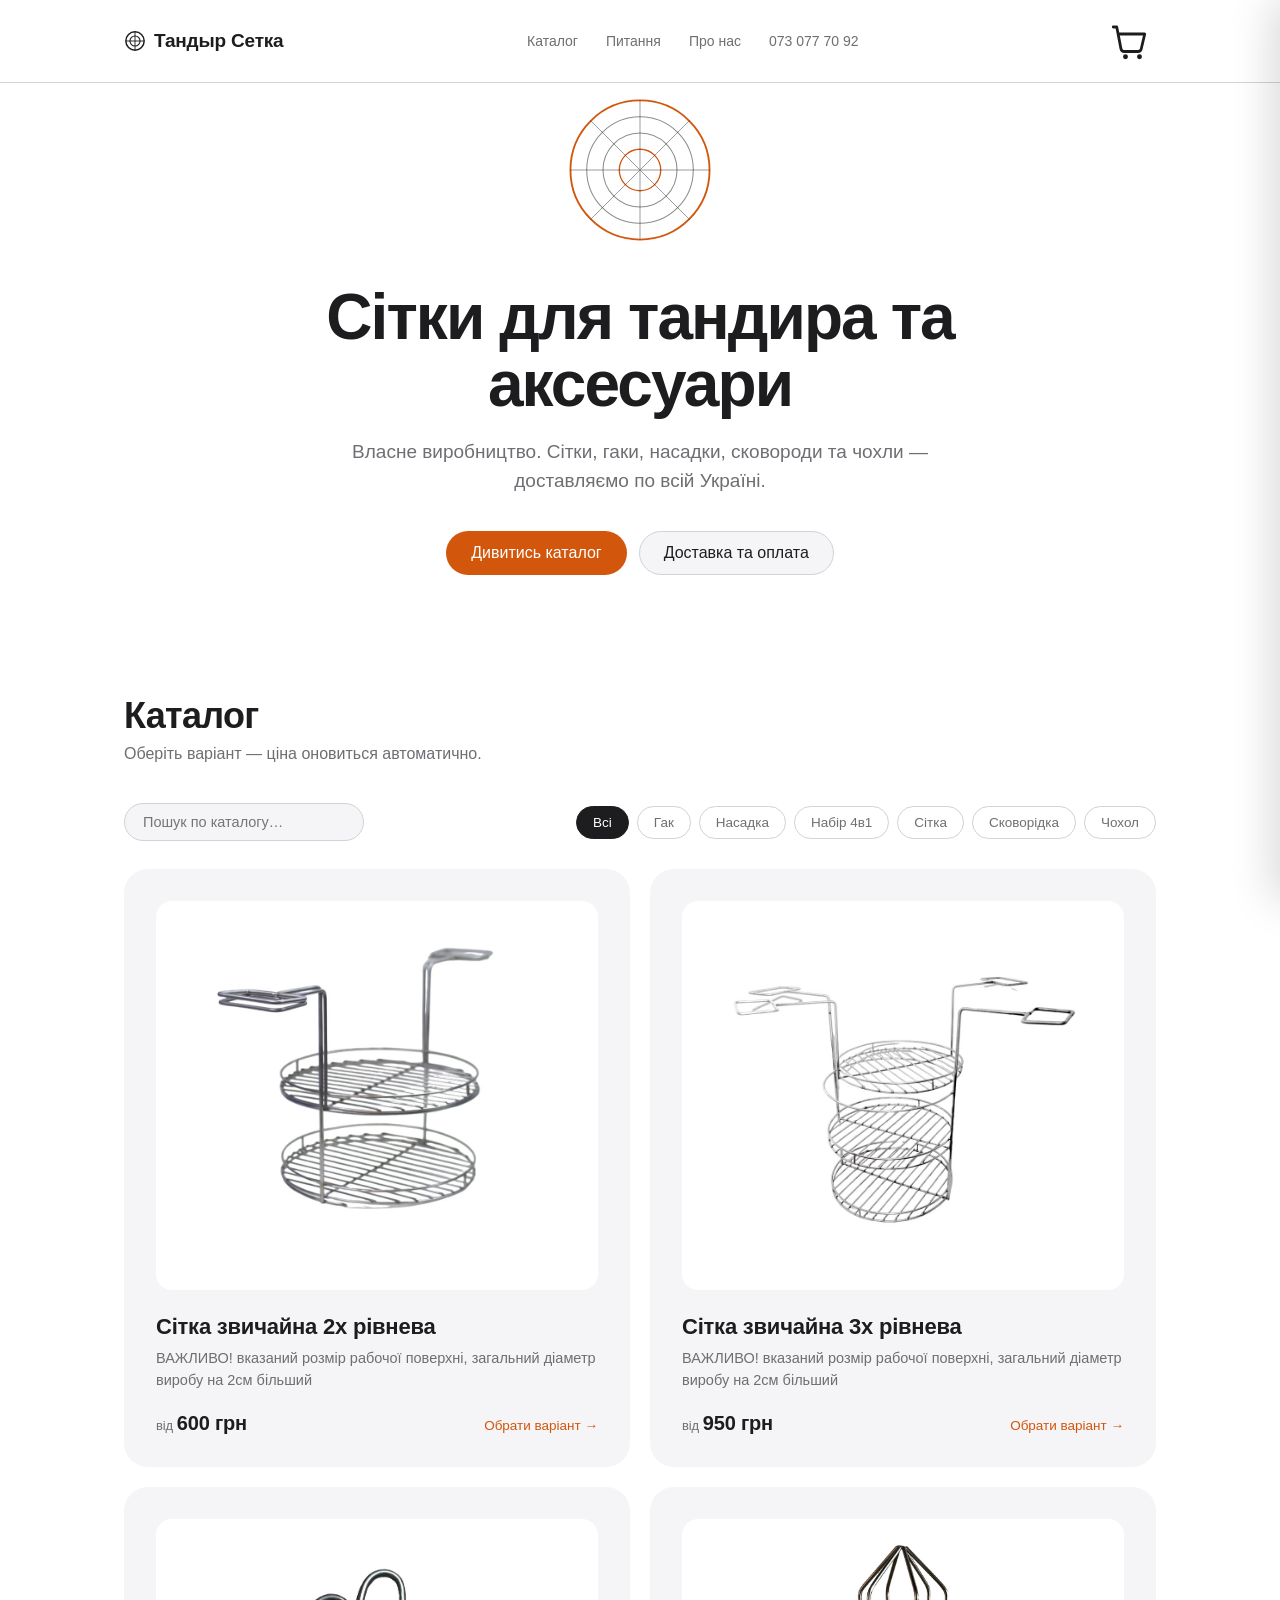
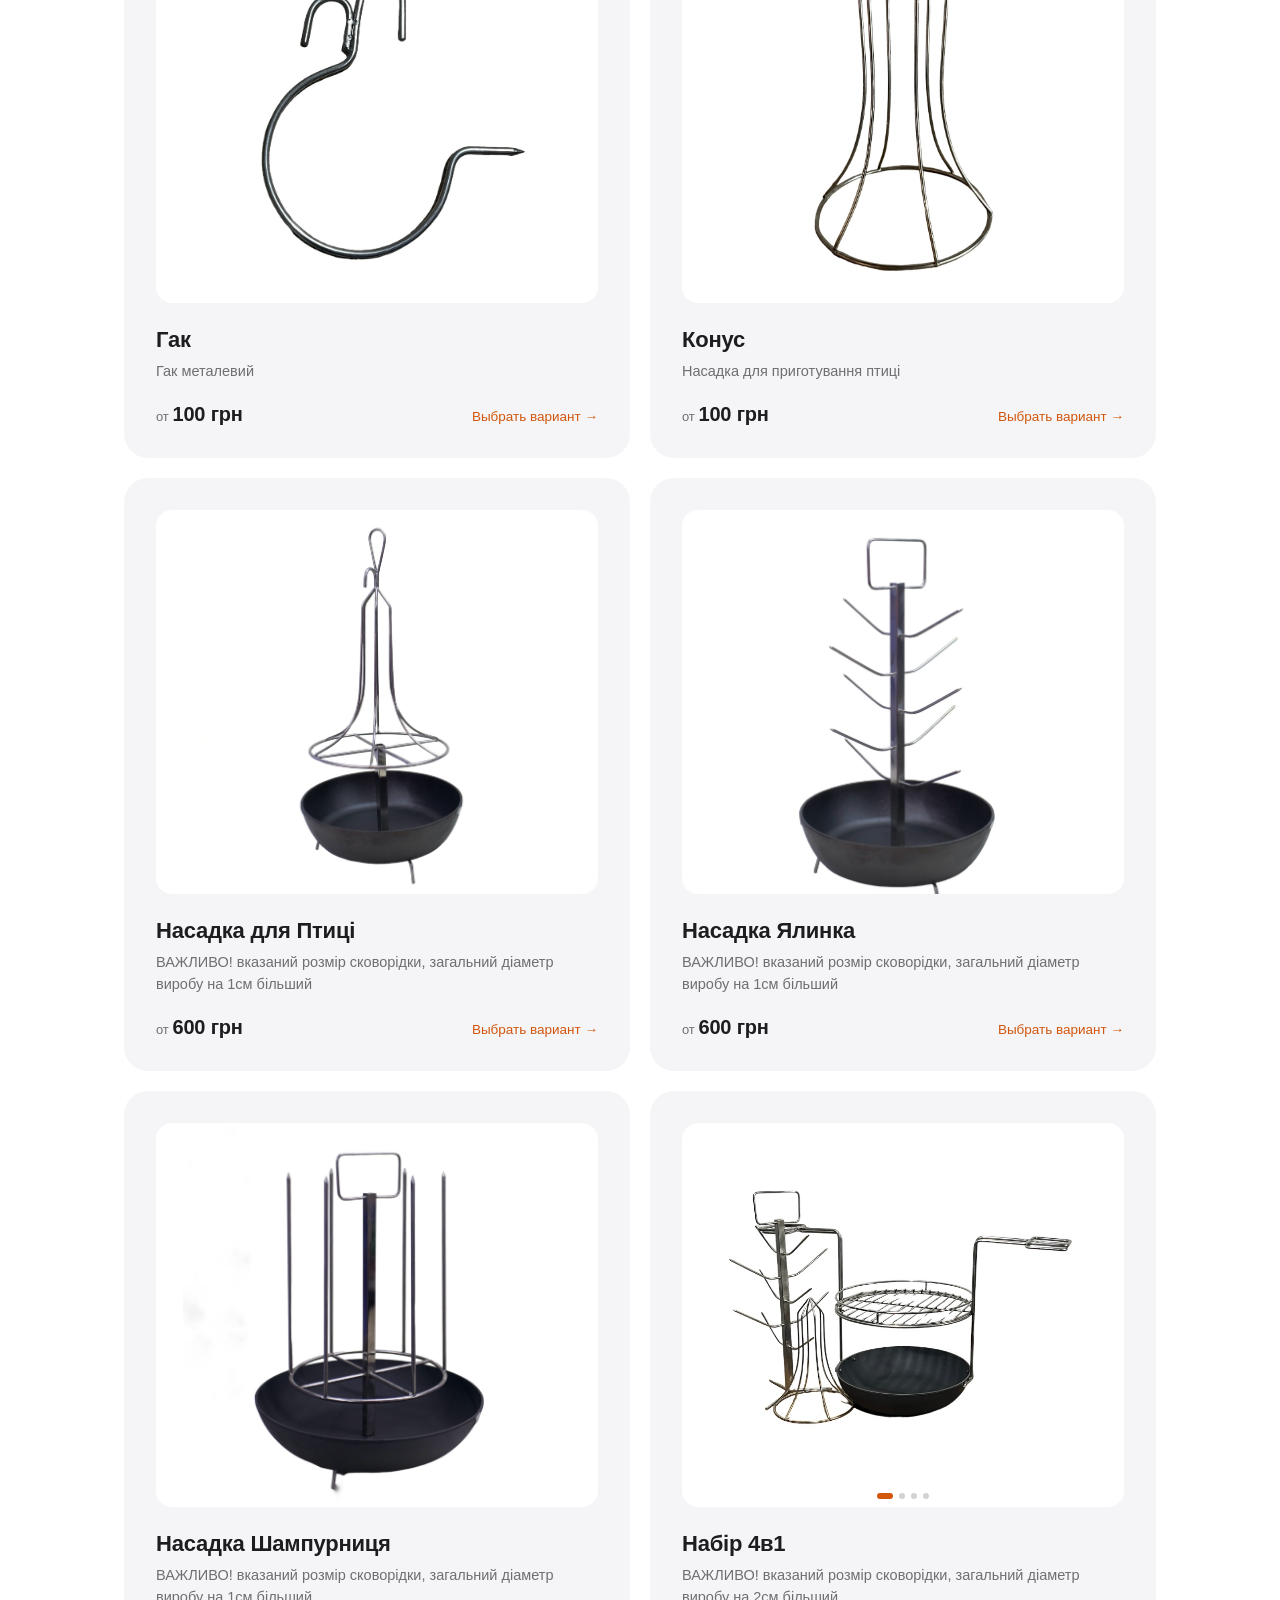
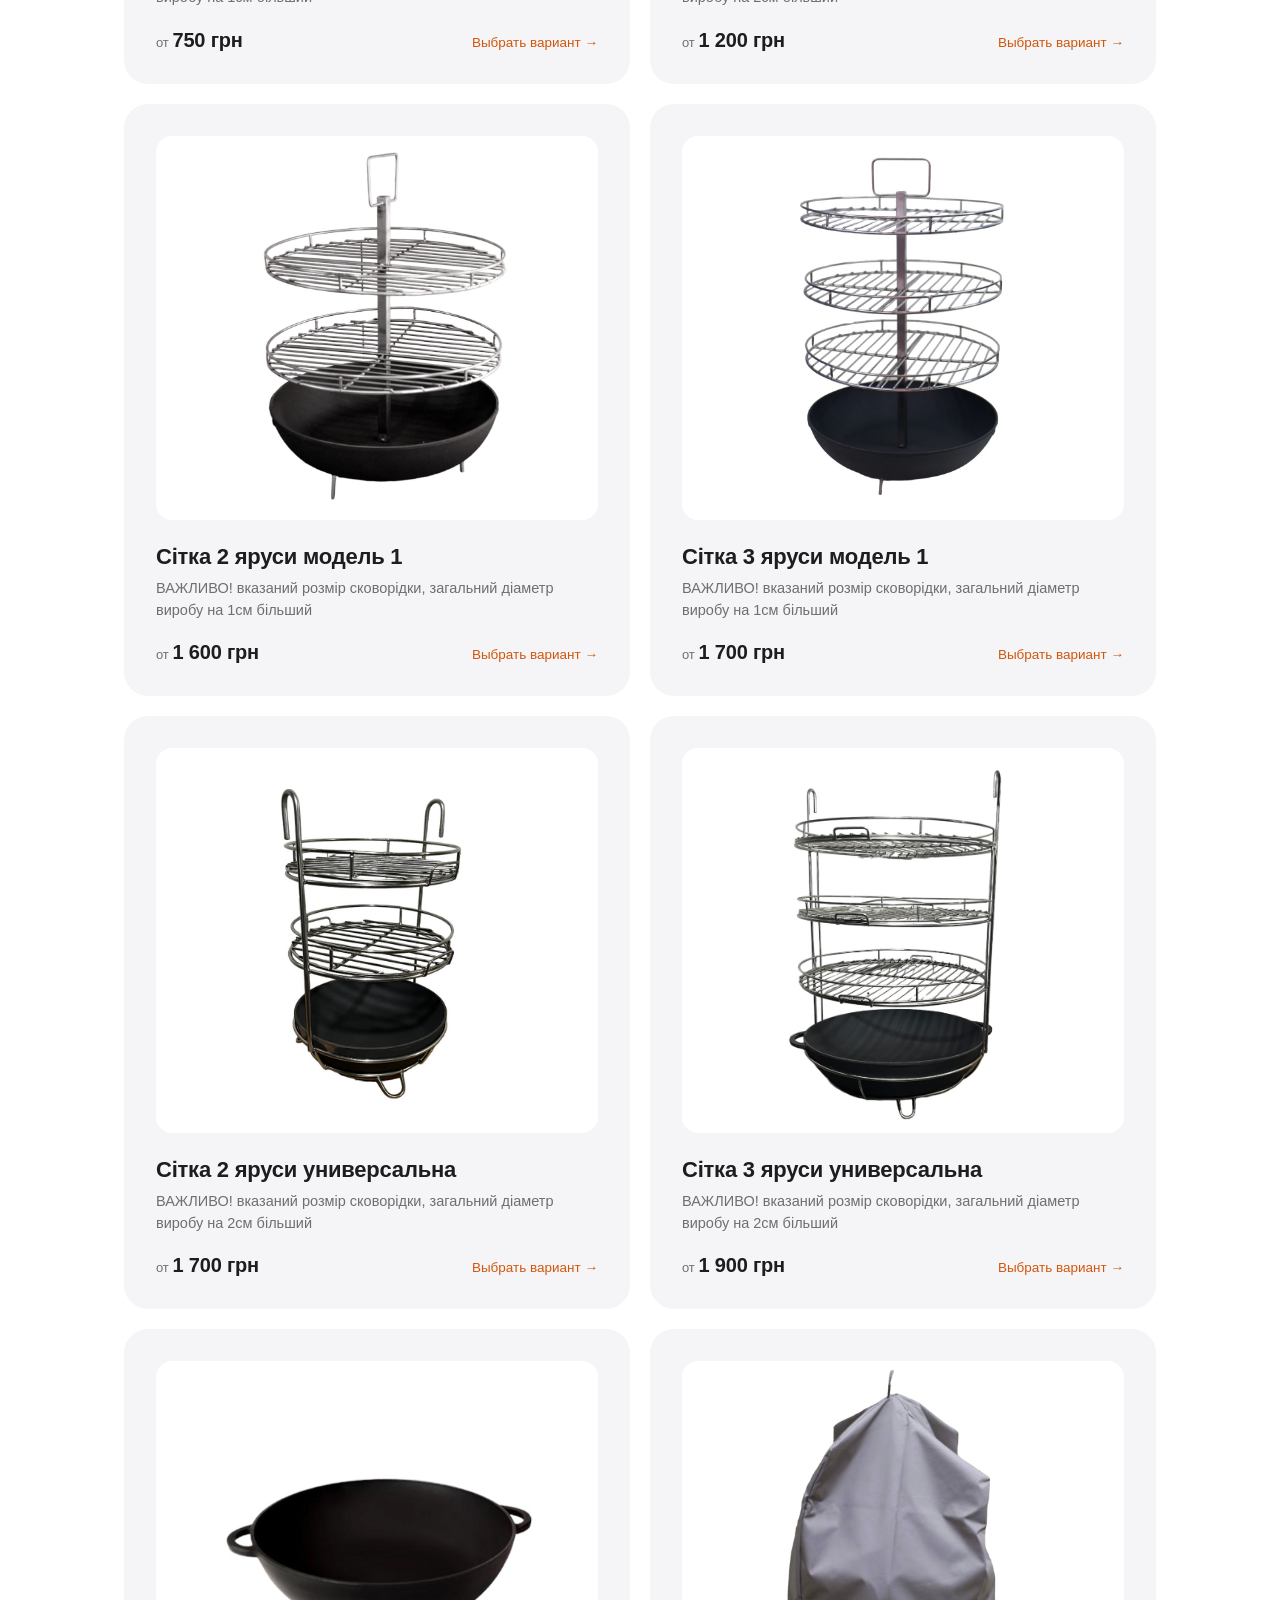
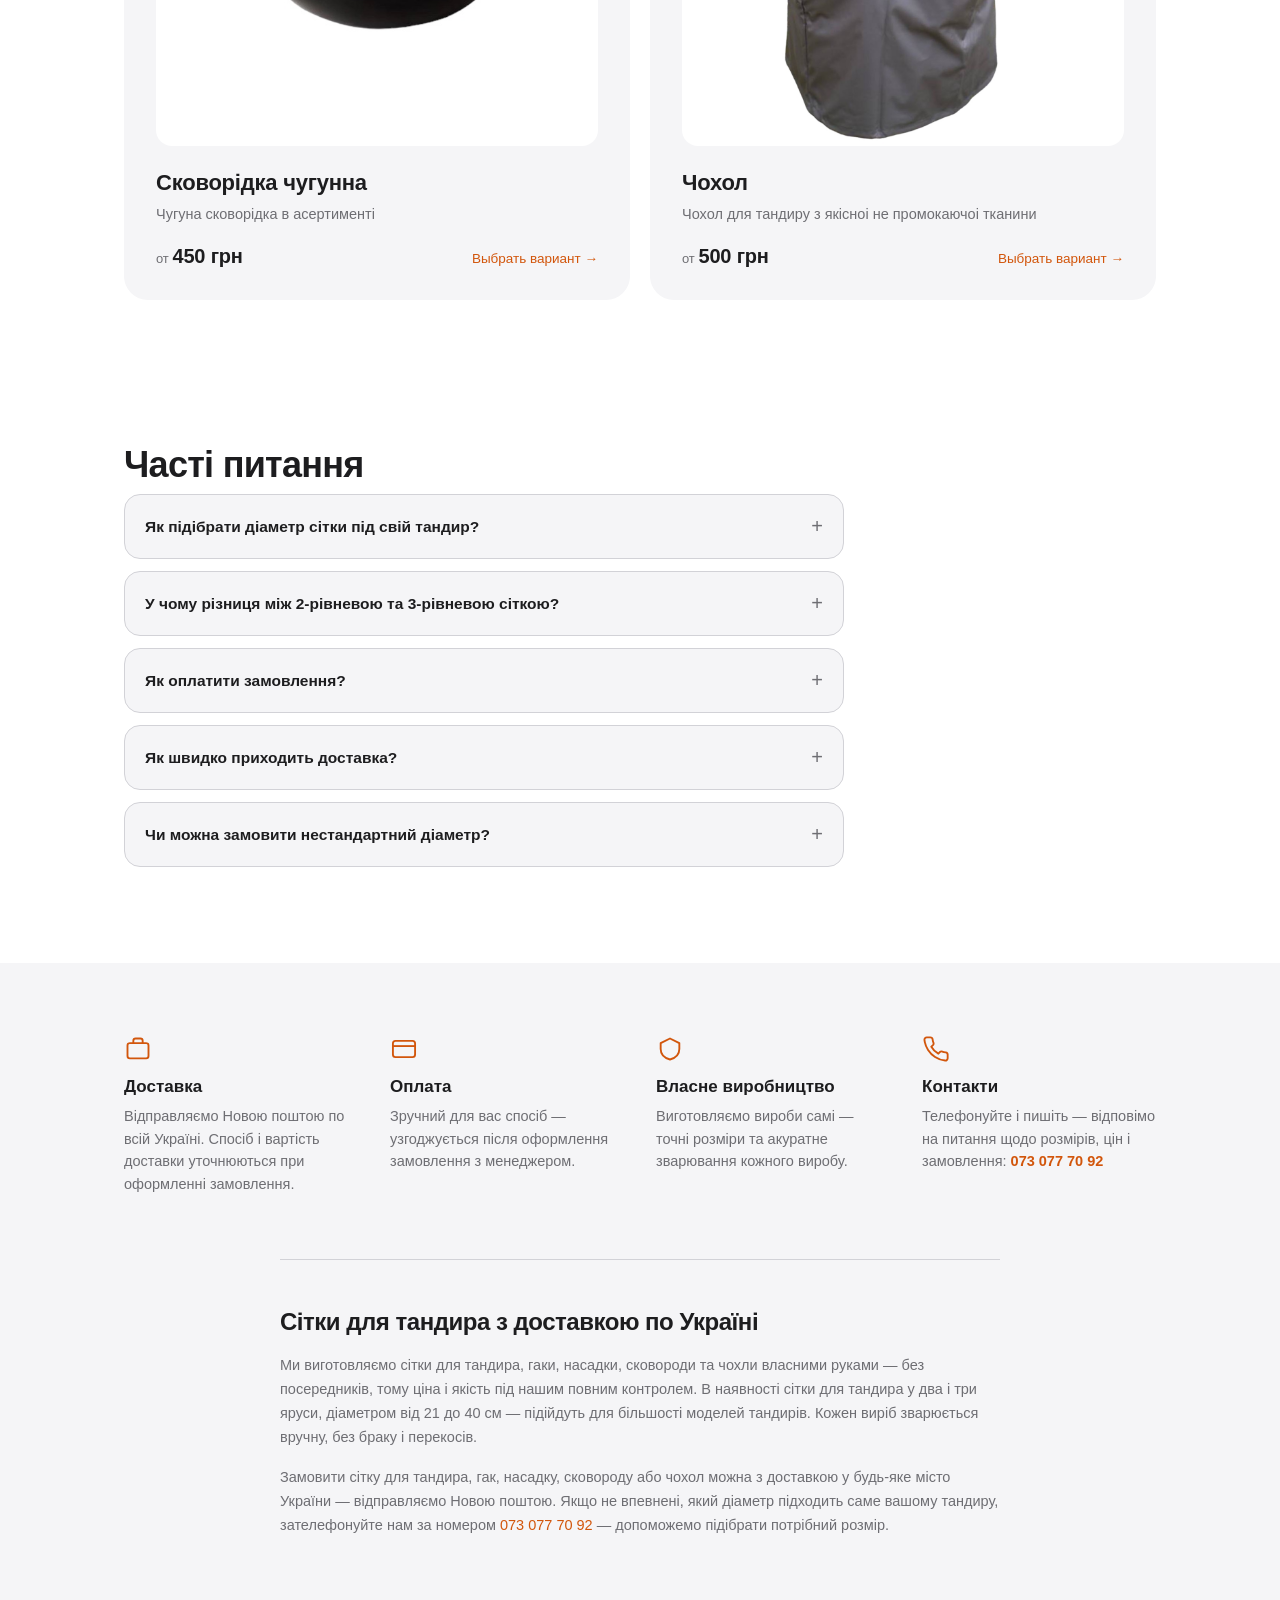
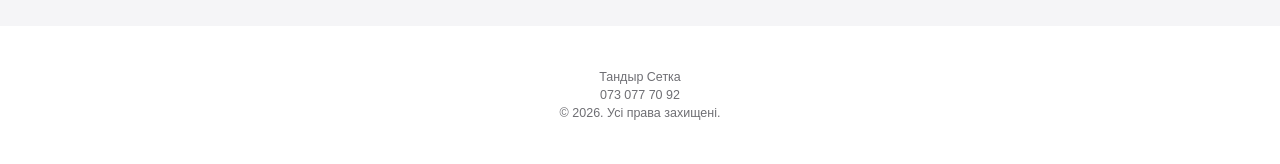
==== commit 9cf0ae31: "edit header" ====
--- a/index.html
+++ b/index.html
@@ -1,297 +1,609 @@
-<!DOCTYPE html>
+<!doctype html>
 <html lang="uk">
-<head>
-<meta charset="UTF-8">
-<meta name="viewport" content="width=device-width, initial-scale=1, viewport-fit=cover">
-<title>Сітки для тандира купити в Україні — Тандир Сітка | сітки, гаки, насадки</title>
-<meta name="description" content="Сітки для тандира власного виробництва, гаки, насадки, сковороди та чохли. Доставка Новою поштою по всій Україні.">
-<meta name="keywords" content="сітка для тандира, сітка для тандира купити, сітка для тандира ціна, гак для тандира, насадка для тандира, сковорода для тандира, чохол для тандира">
-<!-- TODO: замініть на ваш справжній домен після купівлі/підключення -->
-<link rel="canonical" href="https://your-domain.example/">
-
-<meta property="og:type" content="website">
-<meta property="og:site_name" content="Тандир Сітка">
-<meta property="og:title" content="Сітки для тандира купити в Україні — Тандир Сітка">
-<meta property="og:description" content="Сітки для тандира власного виробництва, гаки, насадки, сковороди та чохли. Доставка по всій Україні.">
-<meta property="og:locale" content="uk_UA">
-
-<meta name="twitter:card" content="summary">
-<meta name="twitter:title" content="Сітки для тандира купити в Україні — Тандир Сітка">
-<meta name="twitter:description" content="Сітки для тандира власного виробництва, гаки, насадки, сковороди та чохли. Доставка по всій Україні.">
-
-<link rel="icon" href="data:image/svg+xml,<svg xmlns=%22http://www.w3.org/2000/svg%22 viewBox=%220 0 100 100%22><text y=%22.9em%22 font-size=%2290%22>🔥</text></svg>">
-
-<link rel="stylesheet" href="css/style.css">
-</head>
-<body>
-
-<header class="nav">
-  <div class="nav-inner">
-    <div class="brand">
-      <svg class="brand-mark" viewBox="0 0 24 24" fill="none" aria-hidden="true">
-        <circle cx="12" cy="12" r="10" stroke="currentColor" stroke-width="1.6"/>
-        <circle cx="12" cy="12" r="5.5" stroke="currentColor" stroke-width="1.2"/>
-        <line x1="12" y1="2" x2="12" y2="22" stroke="currentColor" stroke-width="1"/>
-        <line x1="2" y1="12" x2="22" y2="12" stroke="currentColor" stroke-width="1"/>
-      </svg>
-      <span id="brand-name">Тандир Сітка</span>
-    </div>
-    <nav class="nav-links">
-      <a href="#catalog">Каталог</a>
-      <a href="#faq">Питання</a>
-      <a href="#about">Про нас</a>
-      <a href="tel:+380730777092" id="nav-phone">073 077 70 92</a>
-    </nav>
-    <button class="cart-btn" id="cart-toggle" aria-label="Кошик">
-      <svg width="22" height="22" viewBox="0 0 24 24" fill="none" aria-hidden="true">
-        <path d="M3 4h2l2.4 12.4a2 2 0 0 0 2 1.6h7.6a2 2 0 0 0 2-1.6L21 8H6" stroke="currentColor" stroke-width="1.6" stroke-linecap="round" stroke-linejoin="round"/>
-        <circle cx="10" cy="21" r="1.4" fill="currentColor"/>
-        <circle cx="18" cy="21" r="1.4" fill="currentColor"/>
-      </svg>
-      <span class="cart-count" id="cart-count" style="display:none">0</span>
-    </button>
-  </div>
-</header>
-
-<main>
-  <section class="hero">
-    <svg class="hero-mark" viewBox="0 0 200 200" fill="none" aria-hidden="true">
-      <circle cx="100" cy="100" r="94" stroke="var(--accent)" stroke-width="2.5"/>
-      <circle cx="100" cy="100" r="72" stroke="currentColor" stroke-width="1.4" opacity="0.5"/>
-      <circle cx="100" cy="100" r="50" stroke="currentColor" stroke-width="1.4" opacity="0.5"/>
-      <circle cx="100" cy="100" r="28" stroke="var(--accent)" stroke-width="1.8"/>
-      <g opacity="0.6" stroke="currentColor" stroke-width="1">
-        <line x1="100" y1="6" x2="100" y2="194"/>
-        <line x1="6" y1="100" x2="194" y2="100"/>
-        <line x1="33" y1="33" x2="167" y2="167"/>
-        <line x1="167" y1="33" x2="33" y2="167"/>
-      </g>
-    </svg>
-    <h1 class="hero-title">Сітки для тандира та аксесуари</h1>
-    <p class="hero-sub">Власне виробництво. Сітки, гаки, насадки, сковороди та чохли — доставляємо по всій Україні.</p>
-    <div class="hero-cta">
-      <a href="#catalog" class="btn btn-primary">Дивитись каталог</a>
-      <a href="#about" class="btn btn-secondary">Доставка та оплата</a>
-    </div>
-  </section>
-
-  <section class="catalog" id="catalog">
-    <div class="wrap">
-      <h2 class="section-title">Каталог</h2>
-      <p class="section-sub">Оберіть варіант — ціна оновиться автоматично.</p>
-
-      <div class="catalog-controls">
-        <input type="search" id="catalog-search" class="catalog-search" placeholder="Пошук по каталогу…" aria-label="Пошук по каталогу">
-        <!-- Кнопки категорій підставляються скриптом з data/products.json —
+  <head>
+    <meta charset="UTF-8" />
+    <meta
+      name="viewport"
+      content="width=device-width, initial-scale=1, viewport-fit=cover"
+    />
+    <title>
+      Сітки для тандира купити в Україні — Тандир Сітка | сітки, гаки, насадки
+    </title>
+    <meta
+      name="description"
+      content="Сітки для тандира власного виробництва, гаки, насадки, сковороди та чохли. Доставка Новою поштою по всій Україні."
+    />
+    <meta
+      name="keywords"
+      content="сітка для тандира, сітка для тандира купити, сітка для тандира ціна, гак для тандира, насадка для тандира, сковорода для тандира, чохол для тандира"
+    />
+    <!-- TODO: замініть на ваш справжній домен після купівлі/підключення -->
+    <link rel="canonical" href="https://your-domain.example/" />
+
+    <meta property="og:type" content="website" />
+    <meta property="og:site_name" content="Тандир Сітка" />
+    <meta
+      property="og:title"
+      content="Сітки для тандира купити в Україні — Тандир Сітка"
+    />
+    <meta
+      property="og:description"
+      content="Сітки для тандира власного виробництва, гаки, насадки, сковороди та чохли. Доставка по всій Україні."
+    />
+    <meta property="og:locale" content="uk_UA" />
+
+    <meta name="twitter:card" content="summary" />
+    <meta
+      name="twitter:title"
+      content="Сітки для тандира купити в Україні — Тандир Сітка"
+    />
+    <meta
+      name="twitter:description"
+      content="Сітки для тандира власного виробництва, гаки, насадки, сковороди та чохли. Доставка по всій Україні."
+    />
+
+    <link
+      rel="icon"
+      href="data:image/svg+xml,<svg xmlns=%22http://www.w3.org/2000/svg%22 viewBox=%220 0 100 100%22><text y=%22.9em%22 font-size=%2290%22>🔥</text></svg>"
+    />
+
+    <link rel="stylesheet" href="css/style.css" />
+  </head>
+  <body>
+    <header class="nav">
+      <div class="nav-inner">
+        <div class="brand">
+          <svg
+            class="brand-mark"
+            viewBox="0 0 24 24"
+            fill="none"
+            aria-hidden="true"
+          >
+            <circle
+              cx="12"
+              cy="12"
+              r="10"
+              stroke="currentColor"
+              stroke-width="1.6"
+            />
+            <circle
+              cx="12"
+              cy="12"
+              r="5.5"
+              stroke="currentColor"
+              stroke-width="1.2"
+            />
+            <line
+              x1="12"
+              y1="2"
+              x2="12"
+              y2="22"
+              stroke="currentColor"
+              stroke-width="1"
+            />
+            <line
+              x1="2"
+              y1="12"
+              x2="22"
+              y2="12"
+              stroke="currentColor"
+              stroke-width="1"
+            />
+          </svg>
+          <span id="brand-name">Тандир Сітка</span>
+        </div>
+        <nav class="nav-links">
+          <a href="#catalog">Каталог</a>
+          <a href="#faq">Питання</a>
+          <a href="#about">Про нас</a>
+          <a href="tel:+380730777092" id="nav-phone">073 077 70 92</a>
+        </nav>
+        <button class="cart-btn" id="cart-toggle" aria-label="Кошик">
+          <svg
+            width="42"
+            height="42"
+            viewBox="0 0 24 24"
+            fill="none"
+            aria-hidden="true"
+          >
+            <path
+              d="M3 4h2l2.4 12.4a2 2 0 0 0 2 1.6h7.6a2 2 0 0 0 2-1.6L21 8H6"
+              stroke="currentColor"
+              stroke-width="1.6"
+              stroke-linecap="round"
+              stroke-linejoin="round"
+            />
+            <circle cx="10" cy="21" r="1.4" fill="currentColor" />
+            <circle cx="18" cy="21" r="1.4" fill="currentColor" />
+          </svg>
+          <span class="cart-count" id="cart-count" style="display: none"
+            >0</span
+          >
+        </button>
+      </div>
+    </header>
+
+    <main>
+      <section class="hero">
+        <svg
+          class="hero-mark"
+          viewBox="0 0 200 200"
+          fill="none"
+          aria-hidden="true"
+        >
+          <circle
+            cx="100"
+            cy="100"
+            r="94"
+            stroke="var(--accent)"
+            stroke-width="2.5"
+          />
+          <circle
+            cx="100"
+            cy="100"
+            r="72"
+            stroke="currentColor"
+            stroke-width="1.4"
+            opacity="0.5"
+          />
+          <circle
+            cx="100"
+            cy="100"
+            r="50"
+            stroke="currentColor"
+            stroke-width="1.4"
+            opacity="0.5"
+          />
+          <circle
+            cx="100"
+            cy="100"
+            r="28"
+            stroke="var(--accent)"
+            stroke-width="1.8"
+          />
+          <g opacity="0.6" stroke="currentColor" stroke-width="1">
+            <line x1="100" y1="6" x2="100" y2="194" />
+            <line x1="6" y1="100" x2="194" y2="100" />
+            <line x1="33" y1="33" x2="167" y2="167" />
+            <line x1="167" y1="33" x2="33" y2="167" />
+          </g>
+        </svg>
+        <h1 class="hero-title">Сітки для тандира та аксесуари</h1>
+        <p class="hero-sub">
+          Власне виробництво. Сітки, гаки, насадки, сковороди та чохли —
+          доставляємо по всій Україні.
+        </p>
+        <div class="hero-cta">
+          <a href="#catalog" class="btn btn-primary">Дивитись каталог</a>
+          <a href="#about" class="btn btn-secondary">Доставка та оплата</a>
+        </div>
+      </section>
+
+      <section class="catalog" id="catalog">
+        <div class="wrap">
+          <h2 class="section-title">Каталог</h2>
+          <p class="section-sub">
+            Оберіть варіант — ціна оновиться автоматично.
+          </p>
+
+          <div class="catalog-controls">
+            <input
+              type="search"
+              id="catalog-search"
+              class="catalog-search"
+              placeholder="Пошук по каталогу…"
+              aria-label="Пошук по каталогу"
+            />
+            <!-- Кнопки категорій підставляються скриптом з data/products.json —
              додасте нову категорію у товарі, кнопка з'явиться сама -->
-        <div class="catalog-filters" id="catalog-filters" role="group" aria-label="Фільтр за категорією"></div>
-      </div>
-
-      <p class="catalog-empty" id="catalog-empty" hidden>Нічого не знайдено. Спробуйте інший запит або категорію.</p>
-
-      <div class="products" id="products-root">
-        <!-- Статичні картки: продубльовані з data/products.json (id 7 та 8), щоб
+            <div
+              class="catalog-filters"
+              id="catalog-filters"
+              role="group"
+              aria-label="Фільтр за категорією"
+            ></div>
+          </div>
+
+          <p class="catalog-empty" id="catalog-empty" hidden>
+            Нічого не знайдено. Спробуйте інший запит або категорію.
+          </p>
+
+          <div class="products" id="products-root">
+            <!-- Статичні картки: продубльовані з data/products.json (id 7 та 8), щоб
              пошукові роботи бачили реальний текст товару одразу в HTML, без виконання JS.
              Якщо змінюєте ці товари в products.json — поправте текст і тут теж. -->
-        <div class="product-card" role="button" tabindex="0" data-product-id="7" data-category="Сітка" id="static-card-7">
-          <div class="product-visual">
-            <img src="img/2x.jpg" alt="Сітка звичайна 2х рівнева" loading="lazy" onerror="this.parentElement.innerHTML=window.__categoryIcon('Сітка')">
+            <div
+              class="product-card"
+              role="button"
+              tabindex="0"
+              data-product-id="7"
+              data-category="Сітка"
+              id="static-card-7"
+            >
+              <div class="product-visual">
+                <img
+                  src="img/2x.jpg"
+                  alt="Сітка звичайна 2х рівнева"
+                  loading="lazy"
+                  onerror="
+                    this.parentElement.innerHTML =
+                      window.__categoryIcon('Сітка')
+                  "
+                />
+              </div>
+              <h3 class="product-name">Сітка звичайна 2х рівнева</h3>
+              <p class="product-teaser">
+                ВАЖЛИВО! вказаний розмір рабочої поверхні, загальний діаметр
+                виробу на 2см більший
+              </p>
+              <div class="product-price-range">
+                <span class="price-from"
+                  ><span class="from-label">від</span>600 грн</span
+                >
+                <span class="open-hint">Обрати варіант →</span>
+              </div>
+            </div>
+
+            <div
+              class="product-card"
+              role="button"
+              tabindex="0"
+              data-product-id="8"
+              data-category="Сітка"
+              id="static-card-8"
+            >
+              <div class="product-visual">
+                <img
+                  src="img/3x.jpg"
+                  alt="Сітка звичайна 3х рівнева"
+                  loading="lazy"
+                  onerror="
+                    this.parentElement.innerHTML =
+                      window.__categoryIcon('Сітка')
+                  "
+                />
+              </div>
+              <h3 class="product-name">Сітка звичайна 3х рівнева</h3>
+              <p class="product-teaser">
+                ВАЖЛИВО! вказаний розмір рабочої поверхні, загальний діаметр
+                виробу на 2см більший
+              </p>
+              <div class="product-price-range">
+                <span class="price-from"
+                  ><span class="from-label">від</span>950 грн</span
+                >
+                <span class="open-hint">Обрати варіант →</span>
+              </div>
+            </div>
           </div>
-          <h3 class="product-name">Сітка звичайна 2х рівнева</h3>
-          <p class="product-teaser">ВАЖЛИВО! вказаний розмір рабочої поверхні, загальний діаметр виробу на 2см більший</p>
-          <div class="product-price-range">
-            <span class="price-from"><span class="from-label">від</span>600 грн</span>
-            <span class="open-hint">Обрати варіант →</span>
+        </div>
+      </section>
+
+      <section class="faq" id="faq">
+        <div class="wrap">
+          <h2 class="section-title">Часті питання</h2>
+          <div class="faq-list">
+            <details class="faq-item">
+              <summary>Як підібрати діаметр сітки під свій тандир?</summary>
+              <p>
+                Виміряйте внутрішній діаметр тандира на тому рівні, де буде
+                стояти сітка — зазвичай трохи нижче горловини. Наші сітки йдуть
+                діаметром від 21 до 40&nbsp;см з кроком 2 см, тому майже завжди
+                можна підібрати точний розмір. Якщо сумніваєтесь — зателефонуйте
+                нам, допоможемо визначити потрібний діаметр за фото або
+                розмірами тандира.
+              </p>
+            </details>
+            <details class="faq-item">
+              <summary>
+                У чому різниця між 2‑рівневою та 3‑рівневою сіткою?
+              </summary>
+              <p>
+                2‑рівнева сітка компактніша і коштує дешевше — підходить для
+                невеликих компаній. 3‑рівнева вміщує більше продуктів за один
+                раз і зручна, якщо готуєте одразу кілька різних страв на різних
+                ярусах.
+              </p>
+            </details>
+            <details class="faq-item">
+              <summary>Як оплатити замовлення?</summary>
+              <p>
+                Спосіб оплати узгоджується з менеджером після оформлення
+                замовлення — підберемо зручний варіант.
+              </p>
+            </details>
+            <details class="faq-item">
+              <summary>Як швидко приходить доставка?</summary>
+              <p>
+                Відправляємо Новою поштою по всій Україні. Терміни доставки
+                залежать від вашого міста — зазвичай 1–3 дні з моменту
+                відправки.
+              </p>
+            </details>
+            <details class="faq-item">
+              <summary>Чи можна замовити нестандартний діаметр?</summary>
+              <p>
+                Зв'яжіться з нами по телефону — обговоримо можливість
+                виготовлення під ваш розмір.
+              </p>
+            </details>
           </div>
         </div>
-
-        <div class="product-card" role="button" tabindex="0" data-product-id="8" data-category="Сітка" id="static-card-8">
-          <div class="product-visual">
-            <img src="img/3x.jpg" alt="Сітка звичайна 3х рівнева" loading="lazy" onerror="this.parentElement.innerHTML=window.__categoryIcon('Сітка')">
+      </section>
+
+      <script type="application/ld+json">
+        {
+          "@context": "https://schema.org",
+          "@type": "FAQPage",
+          "mainEntity": [
+            {
+              "@type": "Question",
+              "name": "Як підібрати діаметр сітки під свій тандир?",
+              "acceptedAnswer": {
+                "@type": "Answer",
+                "text": "Виміряйте внутрішній діаметр тандира на тому рівні, де буде стояти сітка — зазвичай трохи нижче горловини. Сітки йдуть діаметром від 21 до 40 см з кроком 2 см. Якщо сумніваєтесь — зателефонуйте, допоможемо визначити потрібний діаметр."
+              }
+            },
+            {
+              "@type": "Question",
+              "name": "У чому різниця між 2-рівневою та 3-рівневою сіткою?",
+              "acceptedAnswer": {
+                "@type": "Answer",
+                "text": "2-рівнева сітка компактніша і дешевша, підходить для невеликих компаній. 3-рівнева вміщує більше продуктів за один раз і зручна для приготування кількох страв одночасно."
+              }
+            },
+            {
+              "@type": "Question",
+              "name": "Як оплатити замовлення?",
+              "acceptedAnswer": {
+                "@type": "Answer",
+                "text": "Спосіб оплати узгоджується з менеджером після оформлення замовлення."
+              }
+            },
+            {
+              "@type": "Question",
+              "name": "Як швидко приходить доставка?",
+              "acceptedAnswer": {
+                "@type": "Answer",
+                "text": "Відправляємо Новою поштою по всій Україні, зазвичай 1-3 дні з моменту відправки."
+              }
+            },
+            {
+              "@type": "Question",
+              "name": "Чи можна замовити нестандартний діаметр?",
+              "acceptedAnswer": {
+                "@type": "Answer",
+                "text": "Зв'яжіться з нами по телефону, обговоримо можливість виготовлення під ваш розмір."
+              }
+            }
+          ]
+        }
+      </script>
+
+      <section class="about" id="about">
+        <div class="wrap">
+          <div class="about-grid">
+            <div class="about-item">
+              <svg
+                class="about-icon"
+                viewBox="0 0 24 24"
+                fill="none"
+                aria-hidden="true"
+              >
+                <rect
+                  x="3"
+                  y="7"
+                  width="18"
+                  height="13"
+                  rx="2"
+                  stroke="currentColor"
+                  stroke-width="1.6"
+                />
+                <path
+                  d="M8 7V5a2 2 0 0 1 2-2h4a2 2 0 0 1 2 2v2"
+                  stroke="currentColor"
+                  stroke-width="1.6"
+                />
+              </svg>
+              <h3>Доставка</h3>
+              <p>
+                Відправляємо Новою поштою по всій Україні. Спосіб і вартість
+                доставки уточнюються при оформленні замовлення.
+              </p>
+            </div>
+            <div class="about-item">
+              <svg
+                class="about-icon"
+                viewBox="0 0 24 24"
+                fill="none"
+                aria-hidden="true"
+              >
+                <rect
+                  x="2.5"
+                  y="5"
+                  width="19"
+                  height="14"
+                  rx="2.2"
+                  stroke="currentColor"
+                  stroke-width="1.6"
+                />
+                <line
+                  x1="2.5"
+                  y1="9.5"
+                  x2="21.5"
+                  y2="9.5"
+                  stroke="currentColor"
+                  stroke-width="1.6"
+                />
+              </svg>
+              <h3>Оплата</h3>
+              <p>
+                Зручний для вас спосіб — узгоджується після оформлення
+                замовлення з менеджером.
+              </p>
+            </div>
+            <div class="about-item">
+              <svg
+                class="about-icon"
+                viewBox="0 0 24 24"
+                fill="none"
+                aria-hidden="true"
+              >
+                <path
+                  d="M12 3l8 4v5c0 5-3.5 7.8-8 9-4.5-1.2-8-4-8-9V7l8-4z"
+                  stroke="currentColor"
+                  stroke-width="1.6"
+                  stroke-linejoin="round"
+                />
+              </svg>
+              <h3>Власне виробництво</h3>
+              <p>
+                Виготовляємо вироби самі — точні розміри та акуратне зварювання
+                кожного виробу.
+              </p>
+            </div>
+            <div class="about-item">
+              <svg
+                class="about-icon"
+                viewBox="0 0 24 24"
+                fill="none"
+                aria-hidden="true"
+              >
+                <path
+                  d="M22 16.9v3a2 2 0 0 1-2.2 2 19.8 19.8 0 0 1-8.6-3.1 19.5 19.5 0 0 1-6-6A19.8 19.8 0 0 1 2.1 4.2 2 2 0 0 1 4.1 2h3a2 2 0 0 1 2 1.7c.1 1 .3 2 .7 2.9a2 2 0 0 1-.4 2.1L8 10a16 16 0 0 0 6 6l1.3-1.4a2 2 0 0 1 2.1-.4c.9.4 1.9.6 2.9.7a2 2 0 0 1 1.7 2.1z"
+                  stroke="currentColor"
+                  stroke-width="1.6"
+                  stroke-linejoin="round"
+                />
+              </svg>
+              <h3>Контакти</h3>
+              <p>
+                Телефонуйте і пишіть — відповімо на питання щодо розмірів, цін і
+                замовлення:
+                <a
+                  href="tel:+380730777092"
+                  style="color: var(--accent); font-weight: 600"
+                  >073 077 70 92</a
+                >
+              </p>
+            </div>
           </div>
-          <h3 class="product-name">Сітка звичайна 3х рівнева</h3>
-          <p class="product-teaser">ВАЖЛИВО! вказаний розмір рабочої поверхні, загальний діаметр виробу на 2см більший</p>
-          <div class="product-price-range">
-            <span class="price-from"><span class="from-label">від</span>950 грн</span>
-            <span class="open-hint">Обрати варіант →</span>
+
+          <div class="seo-copy">
+            <h2 class="section-title">
+              Сітки для тандира з доставкою по Україні
+            </h2>
+            <p>
+              Ми виготовляємо сітки для тандира, гаки, насадки, сковороди та
+              чохли власними руками — без посередників, тому ціна і якість під
+              нашим повним контролем. В наявності сітки для тандира у два і три
+              яруси, діаметром від 21 до 40&nbsp;см — підійдуть для більшості
+              моделей тандирів. Кожен виріб зварюється вручну, без браку і
+              перекосів.
+            </p>
+            <p>
+              Замовити сітку для тандира, гак, насадку, сковороду або чохол
+              можна з доставкою у будь-яке місто України — відправляємо Новою
+              поштою. Якщо не впевнені, який діаметр підходить саме вашому
+              тандиру, зателефонуйте нам за номером
+              <a href="tel:+380730777092">073 077 70 92</a> — допоможемо
+              підібрати потрібний розмір.
+            </p>
           </div>
         </div>
+      </section>
+    </main>
+
+    <footer>
+      <p id="footer-brand">Тандир Сітка</p>
+      <p>
+        <a href="tel:+380730777092" style="color: inherit">073 077 70 92</a>
+      </p>
+      <p>© <span id="year"></span>. Усі права захищені.</p>
+    </footer>
+
+    <!-- Cart Drawer -->
+    <div class="overlay" id="overlay"></div>
+    <aside class="drawer" id="drawer" aria-label="Кошик">
+      <div class="drawer-head">
+        <h2>Кошик</h2>
+        <button class="icon-btn" id="drawer-close" aria-label="Закрити">
+          <svg width="20" height="20" viewBox="0 0 24 24" fill="none">
+            <path
+              d="M6 6l12 12M18 6L6 18"
+              stroke="currentColor"
+              stroke-width="1.8"
+              stroke-linecap="round"
+            />
+          </svg>
+        </button>
+      </div>
+      <div class="drawer-body" id="drawer-body"></div>
+      <div class="drawer-foot" id="drawer-foot" style="display: none">
+        <div class="total-row">
+          <span class="label">Разом</span>
+          <span class="value" id="cart-total">0 грн</span>
+        </div>
+        <button class="btn btn-primary" id="checkout-btn">
+          Оформити замовлення
+        </button>
+      </div>
+    </aside>
+
+    <!-- Product Detail Modal -->
+    <div class="modal-overlay" id="product-modal-overlay">
+      <div
+        class="modal"
+        role="dialog"
+        aria-modal="true"
+        aria-labelledby="product-modal-title"
+      >
+        <div class="modal-head">
+          <h2 id="product-modal-title">Товар</h2>
+          <button
+            class="icon-btn"
+            id="product-modal-close"
+            aria-label="Закрити"
+          >
+            <svg width="20" height="20" viewBox="0 0 24 24" fill="none">
+              <path
+                d="M6 6l12 12M18 6L6 18"
+                stroke="currentColor"
+                stroke-width="1.8"
+                stroke-linecap="round"
+              />
+            </svg>
+          </button>
+        </div>
+        <div class="modal-body" id="product-modal-body"></div>
       </div>
     </div>
-  </section>
-
-  <section class="faq" id="faq">
-    <div class="wrap">
-      <h2 class="section-title">Часті питання</h2>
-      <div class="faq-list">
-        <details class="faq-item">
-          <summary>Як підібрати діаметр сітки під свій тандир?</summary>
-          <p>Виміряйте внутрішній діаметр тандира на тому рівні, де буде стояти сітка — зазвичай трохи нижче горловини. Наші сітки йдуть діаметром від 21 до 40&nbsp;см з кроком 2 см, тому майже завжди можна підібрати точний розмір. Якщо сумніваєтесь — зателефонуйте нам, допоможемо визначити потрібний діаметр за фото або розмірами тандира.</p>
-        </details>
-        <details class="faq-item">
-          <summary>У чому різниця між 2‑рівневою та 3‑рівневою сіткою?</summary>
-          <p>2‑рівнева сітка компактніша і коштує дешевше — підходить для невеликих компаній. 3‑рівнева вміщує більше продуктів за один раз і зручна, якщо готуєте одразу кілька різних страв на різних ярусах.</p>
-        </details>
-        <details class="faq-item">
-          <summary>Як оплатити замовлення?</summary>
-          <p>Спосіб оплати узгоджується з менеджером після оформлення замовлення — підберемо зручний варіант.</p>
-        </details>
-        <details class="faq-item">
-          <summary>Як швидко приходить доставка?</summary>
-          <p>Відправляємо Новою поштою по всій Україні. Терміни доставки залежать від вашого міста — зазвичай 1–3 дні з моменту відправки.</p>
-        </details>
-        <details class="faq-item">
-          <summary>Чи можна замовити нестандартний діаметр?</summary>
-          <p>Зв'яжіться з нами по телефону — обговоримо можливість виготовлення під ваш розмір.</p>
-        </details>
+
+    <!-- Checkout Modal -->
+    <div class="modal-overlay" id="modal-overlay">
+      <div
+        class="modal"
+        role="dialog"
+        aria-modal="true"
+        aria-labelledby="modal-title"
+      >
+        <div class="modal-head">
+          <h2 id="modal-title">Оформлення замовлення</h2>
+          <button class="icon-btn" id="modal-close" aria-label="Закрити">
+            <svg width="20" height="20" viewBox="0 0 24 24" fill="none">
+              <path
+                d="M6 6l12 12M18 6L6 18"
+                stroke="currentColor"
+                stroke-width="1.8"
+                stroke-linecap="round"
+              />
+            </svg>
+          </button>
+        </div>
+        <div class="modal-body" id="modal-body"></div>
       </div>
     </div>
-  </section>
-
-  <script type="application/ld+json">
-  {
-    "@context": "https://schema.org",
-    "@type": "FAQPage",
-    "mainEntity": [
-      {
-        "@type": "Question",
-        "name": "Як підібрати діаметр сітки під свій тандир?",
-        "acceptedAnswer": {
-          "@type": "Answer",
-          "text": "Виміряйте внутрішній діаметр тандира на тому рівні, де буде стояти сітка — зазвичай трохи нижче горловини. Сітки йдуть діаметром від 21 до 40 см з кроком 2 см. Якщо сумніваєтесь — зателефонуйте, допоможемо визначити потрібний діаметр."
-        }
-      },
-      {
-        "@type": "Question",
-        "name": "У чому різниця між 2-рівневою та 3-рівневою сіткою?",
-        "acceptedAnswer": {
-          "@type": "Answer",
-          "text": "2-рівнева сітка компактніша і дешевша, підходить для невеликих компаній. 3-рівнева вміщує більше продуктів за один раз і зручна для приготування кількох страв одночасно."
-        }
-      },
-      {
-        "@type": "Question",
-        "name": "Як оплатити замовлення?",
-        "acceptedAnswer": {
-          "@type": "Answer",
-          "text": "Спосіб оплати узгоджується з менеджером після оформлення замовлення."
-        }
-      },
-      {
-        "@type": "Question",
-        "name": "Як швидко приходить доставка?",
-        "acceptedAnswer": {
-          "@type": "Answer",
-          "text": "Відправляємо Новою поштою по всій Україні, зазвичай 1-3 дні з моменту відправки."
-        }
-      },
-      {
-        "@type": "Question",
-        "name": "Чи можна замовити нестандартний діаметр?",
-        "acceptedAnswer": {
-          "@type": "Answer",
-          "text": "Зв'яжіться з нами по телефону, обговоримо можливість виготовлення під ваш розмір."
-        }
-      }
-    ]
-  }
-  </script>
-
-  <section class="about" id="about">
-    <div class="wrap">
-      <div class="about-grid">
-        <div class="about-item">
-          <svg class="about-icon" viewBox="0 0 24 24" fill="none" aria-hidden="true">
-            <rect x="3" y="7" width="18" height="13" rx="2" stroke="currentColor" stroke-width="1.6"/>
-            <path d="M8 7V5a2 2 0 0 1 2-2h4a2 2 0 0 1 2 2v2" stroke="currentColor" stroke-width="1.6"/>
-          </svg>
-          <h3>Доставка</h3>
-          <p>Відправляємо Новою поштою по всій Україні. Спосіб і вартість доставки уточнюються при оформленні замовлення.</p>
-        </div>
-        <div class="about-item">
-          <svg class="about-icon" viewBox="0 0 24 24" fill="none" aria-hidden="true">
-            <rect x="2.5" y="5" width="19" height="14" rx="2.2" stroke="currentColor" stroke-width="1.6"/>
-            <line x1="2.5" y1="9.5" x2="21.5" y2="9.5" stroke="currentColor" stroke-width="1.6"/>
-          </svg>
-          <h3>Оплата</h3>
-          <p>Зручний для вас спосіб — узгоджується після оформлення замовлення з менеджером.</p>
-        </div>
-        <div class="about-item">
-          <svg class="about-icon" viewBox="0 0 24 24" fill="none" aria-hidden="true">
-            <path d="M12 3l8 4v5c0 5-3.5 7.8-8 9-4.5-1.2-8-4-8-9V7l8-4z" stroke="currentColor" stroke-width="1.6" stroke-linejoin="round"/>
-          </svg>
-          <h3>Власне виробництво</h3>
-          <p>Виготовляємо вироби самі — точні розміри та акуратне зварювання кожного виробу.</p>
-        </div>
-        <div class="about-item">
-          <svg class="about-icon" viewBox="0 0 24 24" fill="none" aria-hidden="true">
-            <path d="M22 16.9v3a2 2 0 0 1-2.2 2 19.8 19.8 0 0 1-8.6-3.1 19.5 19.5 0 0 1-6-6A19.8 19.8 0 0 1 2.1 4.2 2 2 0 0 1 4.1 2h3a2 2 0 0 1 2 1.7c.1 1 .3 2 .7 2.9a2 2 0 0 1-.4 2.1L8 10a16 16 0 0 0 6 6l1.3-1.4a2 2 0 0 1 2.1-.4c.9.4 1.9.6 2.9.7a2 2 0 0 1 1.7 2.1z" stroke="currentColor" stroke-width="1.6" stroke-linejoin="round"/>
-          </svg>
-          <h3>Контакти</h3>
-          <p>Телефонуйте і пишіть — відповімо на питання щодо розмірів, цін і замовлення: <a href="tel:+380730777092" style="color:var(--accent); font-weight:600;">073 077 70 92</a></p>
-        </div>
-      </div>
-
-      <div class="seo-copy">
-        <h2 class="section-title">Сітки для тандира з доставкою по Україні</h2>
-        <p>Ми виготовляємо сітки для тандира, гаки, насадки, сковороди та чохли власними руками — без посередників, тому ціна і якість під нашим повним контролем. В наявності сітки для тандира у два і три яруси, діаметром від 21 до 40&nbsp;см — підійдуть для більшості моделей тандирів. Кожен виріб зварюється вручну, без браку і перекосів.</p>
-        <p>Замовити сітку для тандира, гак, насадку, сковороду або чохол можна з доставкою у будь-яке місто України — відправляємо Новою поштою. Якщо не впевнені, який діаметр підходить саме вашому тандиру, зателефонуйте нам за номером <a href="tel:+380730777092">073 077 70 92</a> — допоможемо підібрати потрібний розмір.</p>
-      </div>
-    </div>
-  </section>
-</main>
-
-<footer>
-  <p id="footer-brand">Тандир Сітка</p>
-  <p><a href="tel:+380730777092" style="color:inherit">073 077 70 92</a></p>
-  <p>© <span id="year"></span>. Усі права захищені.</p>
-</footer>
-
-<!-- Cart Drawer -->
-<div class="overlay" id="overlay"></div>
-<aside class="drawer" id="drawer" aria-label="Кошик">
-  <div class="drawer-head">
-    <h2>Кошик</h2>
-    <button class="icon-btn" id="drawer-close" aria-label="Закрити">
-      <svg width="20" height="20" viewBox="0 0 24 24" fill="none"><path d="M6 6l12 12M18 6L6 18" stroke="currentColor" stroke-width="1.8" stroke-linecap="round"/></svg>
-    </button>
-  </div>
-  <div class="drawer-body" id="drawer-body"></div>
-  <div class="drawer-foot" id="drawer-foot" style="display:none">
-    <div class="total-row">
-      <span class="label">Разом</span>
-      <span class="value" id="cart-total">0 грн</span>
-    </div>
-    <button class="btn btn-primary" id="checkout-btn">Оформити замовлення</button>
-  </div>
-</aside>
-
-<!-- Product Detail Modal -->
-<div class="modal-overlay" id="product-modal-overlay">
-  <div class="modal" role="dialog" aria-modal="true" aria-labelledby="product-modal-title">
-    <div class="modal-head">
-      <h2 id="product-modal-title">Товар</h2>
-      <button class="icon-btn" id="product-modal-close" aria-label="Закрити">
-        <svg width="20" height="20" viewBox="0 0 24 24" fill="none"><path d="M6 6l12 12M18 6L6 18" stroke="currentColor" stroke-width="1.8" stroke-linecap="round"/></svg>
-      </button>
-    </div>
-    <div class="modal-body" id="product-modal-body"></div>
-  </div>
-</div>
-
-<!-- Checkout Modal -->
-<div class="modal-overlay" id="modal-overlay">
-  <div class="modal" role="dialog" aria-modal="true" aria-labelledby="modal-title">
-    <div class="modal-head">
-      <h2 id="modal-title">Оформлення замовлення</h2>
-      <button class="icon-btn" id="modal-close" aria-label="Закрити">
-        <svg width="20" height="20" viewBox="0 0 24 24" fill="none"><path d="M6 6l12 12M18 6L6 18" stroke="currentColor" stroke-width="1.8" stroke-linecap="round"/></svg>
-      </button>
-    </div>
-    <div class="modal-body" id="modal-body"></div>
-  </div>
-</div>
-
-<script src="js/main.js" defer></script>
-</body>
+
+    <script src="js/main.js" defer></script>
+  </body>
 </html>
--- a/css/style.css
+++ b/css/style.css
@@ -1,33 +1,22 @@
 :root {
-    --bg: #ffffff;
-    --bg-secondary: #f5f5f7;
-    --bg-elevated: #ffffff;
-    --text: #1d1d1f;
-    --text-secondary: #6e6e73;
-    --accent: #d2560c;
-    --accent-text: #ffffff;
-    --line: #d2d2d7;
-    --danger: #c0392b;
-    --radius-s: 10px;
-    --radius-m: 16px;
-    --radius-l: 24px;
-    --safe-t: env(safe-area-inset-top, 0px);
-    --safe-b: env(safe-area-inset-bottom, 0px);
-  }
-
-  @media (prefers-color-scheme: dark) {
-    :root:not([data-theme="light"]) {
-      --bg: #000000;
-      --bg-secondary: #1c1c1e;
-      --bg-elevated: #1c1c1e;
-      --text: #f5f5f7;
-      --text-secondary: #98989d;
-      --accent: #ff6b35;
-      --accent-text: #1d1d1f;
-      --line: #38383a;
-    }
-  }
-  :root[data-theme="dark"] {
+  --bg: #ffffff;
+  --bg-secondary: #f5f5f7;
+  --bg-elevated: #ffffff;
+  --text: #1d1d1f;
+  --text-secondary: #6e6e73;
+  --accent: #d2560c;
+  --accent-text: #ffffff;
+  --line: #d2d2d7;
+  --danger: #c0392b;
+  --radius-s: 10px;
+  --radius-m: 16px;
+  --radius-l: 24px;
+  --safe-t: env(safe-area-inset-top, 0px);
+  --safe-b: env(safe-area-inset-bottom, 0px);
+}
+
+@media (prefers-color-scheme: dark) {
+  :root:not([data-theme="light"]) {
     --bg: #000000;
     --bg-secondary: #1c1c1e;
     --bg-elevated: #1c1c1e;
@@ -37,786 +26,1027 @@
     --accent-text: #1d1d1f;
     --line: #38383a;
   }
-
-  * { box-sizing: border-box; }
-  html {
-    scroll-padding-top: calc(72px + var(--safe-t));
-    scroll-behavior: smooth;
-  }
-  html, body {
-    height: 100%;
-    margin: 0;
-  }
-  body {
-    background: var(--bg);
-    color: var(--text);
-    font-family: -apple-system, BlinkMacSystemFont, "SF Pro Text", "Segoe UI", Roboto, Helvetica, Arial, sans-serif;
-    -webkit-font-smoothing: antialiased;
-    padding-top: var(--safe-t);
-    padding-bottom: var(--safe-b);
-    overflow-x: hidden;
-  }
-  img, svg { max-width: 100%; display: block; }
-  a { color: inherit; text-decoration: none; }
-  button { font-family: inherit; }
-
-  .wrap {
-    max-width: 1080px;
-    margin: 0 auto;
-    padding: 0 24px;
-  }
-
-  /* ---------- Nav ---------- */
-  header.nav {
-    position: sticky;
-    top: 0;
-    z-index: 40;
-    background: color-mix(in srgb, var(--bg) 82%, transparent);
-    backdrop-filter: blur(20px);
-    -webkit-backdrop-filter: blur(20px);
-    border-bottom: 1px solid var(--line);
-    padding-top: var(--safe-t);
-  }
-  .nav-inner {
-    max-width: 1080px;
-    margin: 0 auto;
-    padding: 14px 24px;
-    display: flex;
+}
+:root[data-theme="dark"] {
+  --bg: #000000;
+  --bg-secondary: #1c1c1e;
+  --bg-elevated: #1c1c1e;
+  --text: #f5f5f7;
+  --text-secondary: #98989d;
+  --accent: #ff6b35;
+  --accent-text: #1d1d1f;
+  --line: #38383a;
+}
+
+* {
+  box-sizing: border-box;
+}
+html {
+  scroll-padding-top: calc(72px + var(--safe-t));
+  scroll-behavior: smooth;
+}
+html,
+body {
+  height: 100%;
+  margin: 0;
+}
+body {
+  background: var(--bg);
+  color: var(--text);
+  font-family:
+    -apple-system, BlinkMacSystemFont, "SF Pro Text", "Segoe UI", Roboto,
+    Helvetica, Arial, sans-serif;
+  -webkit-font-smoothing: antialiased;
+  padding-top: var(--safe-t);
+  padding-bottom: var(--safe-b);
+  overflow-x: hidden;
+}
+img,
+svg {
+  max-width: 100%;
+  display: block;
+}
+a {
+  color: inherit;
+  text-decoration: none;
+}
+button {
+  font-family: inherit;
+}
+
+.wrap {
+  max-width: 1080px;
+  margin: 0 auto;
+  padding: 0 24px;
+}
+
+/* ---------- Nav ---------- */
+header.nav {
+  width: 100%;
+  position: fixed;
+  top: 0;
+  z-index: 40;
+  background: color-mix(in srgb, var(--bg) 82%, transparent);
+  backdrop-filter: blur(20px);
+  -webkit-backdrop-filter: blur(20px);
+  border-bottom: 1px solid var(--line);
+  padding-top: var(--safe-t);
+}
+.nav-inner {
+  max-width: 1080px;
+  margin: 0 auto;
+  padding: 14px 24px;
+  display: flex;
+  align-items: center;
+  justify-content: space-between;
+}
+.brand {
+  font-size: 19px;
+  font-weight: 600;
+  letter-spacing: -0.01em;
+  display: flex;
+  align-items: center;
+  gap: 8px;
+}
+.brand-mark {
+  width: 22px;
+  height: 22px;
+  flex: none;
+}
+.nav-links {
+  display: flex;
+  align-items: center;
+  gap: 28px;
+}
+.nav-links a {
+  font-size: 14px;
+  color: var(--text-secondary);
+  font-weight: 500;
+}
+.nav-links a:hover {
+  color: var(--text);
+}
+@media (max-width: 560px) {
+  #nav-phone {
+    display: none;
+  }
+}
+.cart-btn {
+  position: relative;
+  background: none;
+  border: none;
+  cursor: pointer;
+  color: var(--text);
+  padding: 6px;
+  display: flex;
+  align-items: center;
+}
+.cart-count {
+  position: absolute;
+  top: -2px;
+  right: -2px;
+  background: var(--accent);
+  color: var(--accent-text);
+  font-size: 11px;
+  font-weight: 700;
+  min-width: 16px;
+  height: 16px;
+  border-radius: 8px;
+  display: flex;
+  align-items: center;
+  justify-content: center;
+  padding: 0 4px;
+}
+
+/* ---------- Hero ---------- */
+.hero {
+  padding: 96px 24px 72px;
+  text-align: center;
+  max-width: 720px;
+  margin: 0 auto;
+}
+.hero-mark {
+  width: 148px;
+  margin: 0 auto 40px;
+  animation: spin 60s linear infinite;
+}
+@media (prefers-reduced-motion: reduce) {
+  .hero-mark {
+    animation: none;
+  }
+}
+@keyframes spin {
+  from {
+    transform: rotate(0deg);
+  }
+  to {
+    transform: rotate(360deg);
+  }
+}
+h1.hero-title {
+  font-size: clamp(40px, 6vw, 64px);
+  font-weight: 700;
+  letter-spacing: -0.03em;
+  line-height: 1.05;
+  margin: 0 0 20px;
+}
+.hero-sub {
+  font-size: 19px;
+  color: var(--text-secondary);
+  line-height: 1.5;
+  margin: 0 0 36px;
+}
+.hero-cta {
+  display: inline-flex;
+  gap: 12px;
+}
+.btn {
+  display: inline-flex;
+  align-items: center;
+  justify-content: center;
+  gap: 8px;
+  padding: 12px 24px;
+  border-radius: 980px;
+  font-size: 16px;
+  font-weight: 500;
+  border: 1px solid transparent;
+  cursor: pointer;
+  transition:
+    transform 0.15s ease,
+    background 0.15s ease,
+    opacity 0.15s ease;
+}
+.btn:active {
+  transform: scale(0.97);
+}
+.btn-primary {
+  background: var(--accent);
+  color: var(--accent-text);
+}
+.btn-primary:hover {
+  opacity: 0.88;
+}
+.btn-secondary {
+  background: var(--bg-secondary);
+  color: var(--text);
+  border-color: var(--line);
+}
+.btn-secondary:hover {
+  background: var(--line);
+}
+
+/* ---------- Catalog ---------- */
+.section-title {
+  font-size: clamp(28px, 4vw, 36px);
+  font-weight: 700;
+  letter-spacing: -0.02em;
+  margin: 0 0 8px;
+}
+.section-sub {
+  color: var(--text-secondary);
+  font-size: 16px;
+  margin: 0 0 40px;
+}
+section.catalog {
+  padding: 48px 24px 96px;
+}
+
+.catalog-controls {
+  display: flex;
+  flex-direction: column;
+  gap: 16px;
+  margin-bottom: 28px;
+}
+@media (min-width: 640px) {
+  .catalog-controls {
+    flex-direction: row;
     align-items: center;
     justify-content: space-between;
   }
-  .brand {
-    font-size: 19px;
-    font-weight: 600;
-    letter-spacing: -0.01em;
-    display: flex;
+}
+.catalog-search {
+  border: 1px solid var(--line);
+  background: var(--bg-secondary);
+  border-radius: 980px;
+  padding: 10px 18px;
+  font-size: 14.5px;
+  color: var(--text);
+  font-family: inherit;
+  width: 100%;
+}
+@media (min-width: 640px) {
+  .catalog-search {
+    width: 240px;
+  }
+}
+.catalog-search:focus {
+  outline: 2px solid var(--accent);
+  outline-offset: 1px;
+}
+.catalog-filters {
+  display: flex;
+  flex-wrap: wrap;
+  gap: 8px;
+}
+.filter-pill {
+  border: 1px solid var(--line);
+  background: var(--bg);
+  color: var(--text-secondary);
+  border-radius: 980px;
+  padding: 8px 16px;
+  font-size: 13.5px;
+  font-weight: 500;
+  cursor: pointer;
+  font-family: inherit;
+}
+.filter-pill:hover {
+  border-color: var(--text-secondary);
+  color: var(--text);
+}
+.filter-pill.active {
+  background: var(--text);
+  color: var(--bg);
+  border-color: var(--text);
+}
+.catalog-empty {
+  text-align: center;
+  color: var(--text-secondary);
+  font-size: 14.5px;
+  padding: 40px 20px;
+}
+
+.products {
+  display: grid;
+  grid-template-columns: 1fr;
+  gap: 20px;
+}
+@media (min-width: 760px) {
+  .products {
+    grid-template-columns: 1fr 1fr;
+  }
+}
+
+/* ---------- FAQ ---------- */
+section.faq {
+  padding: 48px 24px 96px;
+}
+.faq-list {
+  max-width: 720px;
+  display: flex;
+  flex-direction: column;
+  gap: 12px;
+}
+.faq-item {
+  border: 1px solid var(--line);
+  border-radius: var(--radius-m);
+  padding: 4px 20px;
+  background: var(--bg-secondary);
+}
+.faq-item summary {
+  padding: 16px 0;
+  font-size: 15.5px;
+  font-weight: 600;
+  cursor: pointer;
+  list-style: none;
+  display: flex;
+  align-items: center;
+  justify-content: space-between;
+}
+.faq-item summary::-webkit-details-marker {
+  display: none;
+}
+.faq-item summary::after {
+  content: "+";
+  font-size: 20px;
+  font-weight: 400;
+  color: var(--text-secondary);
+  margin-left: 12px;
+  flex: none;
+  transition: transform 0.2s ease;
+}
+.faq-item[open] summary::after {
+  transform: rotate(45deg);
+}
+.faq-item p {
+  font-size: 14.5px;
+  color: var(--text-secondary);
+  line-height: 1.6;
+  margin: 0 0 18px;
+}
+
+.product-card {
+  background: var(--bg-secondary);
+  border-radius: var(--radius-l);
+  padding: 32px;
+  display: flex;
+  flex-direction: column;
+  text-align: left;
+  border: none;
+  cursor: pointer;
+  color: inherit;
+  font-family: inherit;
+  transition:
+    transform 0.15s ease,
+    background 0.15s ease;
+}
+.product-card:hover {
+  background: var(--line);
+}
+.product-card:active {
+  transform: scale(0.99);
+}
+.product-card:focus-visible {
+  outline: 2px solid var(--accent);
+  outline-offset: 2px;
+}
+
+.product-visual {
+  width: 100%;
+  aspect-ratio: 1.15;
+  display: flex;
+  align-items: center;
+  justify-content: center;
+  margin-bottom: 24px;
+  background: var(--bg);
+  border-radius: var(--radius-m);
+}
+.product-visual svg {
+  width: 82%;
+  height: auto;
+}
+.product-visual img {
+  width: 88%;
+  height: auto;
+  object-fit: contain;
+}
+
+/* ---------- Carousel (catalog card + product modal) ---------- */
+.carousel {
+  position: relative;
+  overflow: hidden;
+  touch-action: pan-y; /* let vertical page scroll through, capture horizontal drag ourselves */
+  cursor: grab;
+  user-select: none;
+}
+.carousel:active {
+  cursor: grabbing;
+}
+.carousel-track {
+  position: relative;
+  width: 100%;
+  height: 100%;
+}
+.carousel-slide {
+  position: absolute;
+  inset: 0;
+  display: flex;
+  align-items: center;
+  justify-content: center;
+  opacity: 0;
+  pointer-events: none;
+  transition: opacity 0.25s ease;
+}
+.carousel-slide.active {
+  opacity: 1;
+  pointer-events: auto;
+  position: relative;
+}
+.carousel-slide img,
+.carousel-slide svg {
+  width: 88%;
+  height: auto;
+  object-fit: contain;
+  -webkit-user-drag: none;
+}
+.product-visual .carousel-slide svg {
+  width: 82%;
+}
+
+.carousel-dots {
+  position: absolute;
+  bottom: 8px;
+  left: 0;
+  right: 0;
+  display: flex;
+  justify-content: center;
+  gap: 6px;
+}
+.carousel-dots .dot {
+  width: 6px;
+  height: 6px;
+  border-radius: 50%;
+  border: none;
+  background: var(--line);
+  cursor: pointer;
+  padding: 0;
+}
+.carousel-dots .dot.active {
+  background: var(--accent);
+  width: 16px;
+  border-radius: 4px;
+}
+
+.product-name {
+  font-size: 22px;
+  font-weight: 600;
+  letter-spacing: -0.01em;
+  margin: 0 0 8px;
+}
+.product-desc {
+  color: var(--text-secondary);
+  font-size: 14.5px;
+  line-height: 1.5;
+  margin: 0 0 24px;
+}
+.product-teaser {
+  color: var(--text-secondary);
+  font-size: 14.5px;
+  line-height: 1.5;
+  margin: 0 0 20px;
+  display: -webkit-box;
+  -webkit-line-clamp: 2;
+  -webkit-box-orient: vertical;
+  overflow: hidden;
+}
+.product-price-range {
+  margin-top: auto;
+  display: flex;
+  align-items: baseline;
+  justify-content: space-between;
+}
+.price-from {
+  font-size: 20px;
+  font-weight: 700;
+  letter-spacing: -0.01em;
+}
+.price-from .from-label {
+  font-size: 13px;
+  font-weight: 500;
+  color: var(--text-secondary);
+  margin-right: 4px;
+}
+.open-hint {
+  font-size: 13.5px;
+  color: var(--accent);
+  font-weight: 500;
+}
+
+.field-label {
+  font-size: 13px;
+  font-weight: 600;
+  color: var(--text-secondary);
+  margin-bottom: 10px;
+  display: block;
+}
+
+.diam-select {
+  display: flex;
+  flex-wrap: wrap;
+  gap: 8px;
+  margin-bottom: 24px;
+}
+.diam-pill {
+  border: 1px solid var(--line);
+  background: var(--bg);
+  color: var(--text);
+  border-radius: 980px;
+  padding: 8px 14px;
+  font-size: 14px;
+  font-weight: 500;
+  cursor: pointer;
+  transition: all 0.12s ease;
+}
+.diam-pill:hover {
+  border-color: var(--text-secondary);
+}
+.diam-pill.active {
+  background: var(--text);
+  color: var(--bg);
+  border-color: var(--text);
+}
+
+.product-footer {
+  margin-top: auto;
+  display: flex;
+  align-items: center;
+  justify-content: space-between;
+  gap: 16px;
+  padding-top: 8px;
+}
+.price {
+  font-size: 24px;
+  font-weight: 700;
+  letter-spacing: -0.01em;
+}
+.price-note {
+  display: block;
+  font-size: 12.5px;
+  font-weight: 400;
+  color: var(--text-secondary);
+}
+
+/* ---------- Cart Drawer ---------- */
+.overlay {
+  position: fixed;
+  inset: 0;
+  background: rgba(0, 0, 0, 0.4);
+  opacity: 0;
+  pointer-events: none;
+  transition: opacity 0.25s ease;
+  z-index: 60;
+}
+.overlay.open {
+  opacity: 1;
+  pointer-events: auto;
+}
+
+.drawer {
+  position: fixed;
+  top: 0;
+  right: 0;
+  height: 100%;
+  width: min(420px, 100%);
+  background: var(--bg);
+  z-index: 70;
+  transform: translateX(100%);
+  transition: transform 0.3s cubic-bezier(0.4, 0, 0.2, 1);
+  display: flex;
+  flex-direction: column;
+  padding-top: var(--safe-t);
+  padding-bottom: var(--safe-b);
+  box-shadow: -8px 0 40px rgba(0, 0, 0, 0.15);
+}
+.drawer.open {
+  transform: translateX(0);
+}
+
+.drawer-head {
+  display: flex;
+  align-items: center;
+  justify-content: space-between;
+  padding: 20px 24px;
+  border-bottom: 1px solid var(--line);
+}
+.drawer-head h2 {
+  font-size: 19px;
+  margin: 0;
+  font-weight: 600;
+}
+.icon-btn {
+  background: none;
+  border: none;
+  cursor: pointer;
+  color: var(--text-secondary);
+  padding: 6px;
+  display: flex;
+}
+.icon-btn:hover {
+  color: var(--text);
+}
+
+.drawer-body {
+  flex: 1;
+  overflow-y: auto;
+  padding: 8px 24px;
+}
+.cart-item {
+  display: flex;
+  gap: 14px;
+  padding: 16px 0;
+  border-bottom: 1px solid var(--line);
+}
+.cart-item-visual {
+  width: 56px;
+  height: 56px;
+  border-radius: var(--radius-s);
+  background: var(--bg-secondary);
+  flex: none;
+  display: flex;
+  align-items: center;
+  justify-content: center;
+}
+.cart-item-visual svg {
+  width: 60%;
+}
+.cart-item-visual img {
+  width: 60%;
+  height: auto;
+  object-fit: contain;
+}
+.cart-item-info {
+  flex: 1;
+  min-width: 0;
+}
+.cart-item-name {
+  font-size: 14.5px;
+  font-weight: 600;
+  margin: 0 0 2px;
+}
+.cart-item-meta {
+  font-size: 13px;
+  color: var(--text-secondary);
+  margin: 0 0 8px;
+}
+.cart-item-row {
+  display: flex;
+  align-items: center;
+  justify-content: space-between;
+}
+.qty-control {
+  display: flex;
+  align-items: center;
+  gap: 10px;
+  border: 1px solid var(--line);
+  border-radius: 980px;
+  padding: 3px 4px;
+}
+.qty-control button {
+  width: 22px;
+  height: 22px;
+  border: none;
+  background: none;
+  cursor: pointer;
+  font-size: 15px;
+  color: var(--text);
+  display: flex;
+  align-items: center;
+  justify-content: center;
+  border-radius: 50%;
+}
+.qty-control button:hover {
+  background: var(--bg-secondary);
+}
+.qty-val {
+  font-size: 13.5px;
+  font-weight: 600;
+  min-width: 14px;
+  text-align: center;
+}
+.cart-item-price {
+  font-size: 14.5px;
+  font-weight: 600;
+}
+.remove-link {
+  font-size: 12.5px;
+  color: var(--danger);
+  background: none;
+  border: none;
+  cursor: pointer;
+  padding: 0;
+}
+
+.empty-cart {
+  text-align: center;
+  color: var(--text-secondary);
+  padding: 60px 20px;
+  font-size: 14.5px;
+}
+
+.drawer-foot {
+  border-top: 1px solid var(--line);
+  padding: 18px 24px calc(18px + var(--safe-b));
+}
+.total-row {
+  display: flex;
+  justify-content: space-between;
+  align-items: baseline;
+  margin-bottom: 16px;
+}
+.total-row .label {
+  font-size: 14.5px;
+  color: var(--text-secondary);
+}
+.total-row .value {
+  font-size: 20px;
+  font-weight: 700;
+}
+.drawer-foot .btn {
+  width: 100%;
+}
+
+/* ---------- Checkout Modal ---------- */
+.modal-overlay {
+  position: fixed;
+  inset: 0;
+  background: rgba(0, 0, 0, 0.4);
+  opacity: 0;
+  pointer-events: none;
+  transition: opacity 0.25s ease;
+  z-index: 80;
+  display: flex;
+  align-items: flex-end;
+  justify-content: center;
+}
+.modal-overlay.open {
+  opacity: 1;
+  pointer-events: auto;
+}
+@media (min-width: 640px) {
+  .modal-overlay {
     align-items: center;
-    gap: 8px;
-  }
-  .brand-mark {
-    width: 22px; height: 22px;
-    flex: none;
-  }
-  .nav-links {
-    display: flex;
-    align-items: center;
-    gap: 28px;
-  }
-  .nav-links a {
-    font-size: 14px;
-    color: var(--text-secondary);
-    font-weight: 500;
-  }
-  .nav-links a:hover { color: var(--text); }
-  @media (max-width: 560px) {
-    #nav-phone { display: none; }
-  }
-  .cart-btn {
-    position: relative;
-    background: none;
-    border: none;
-    cursor: pointer;
-    color: var(--text);
-    padding: 6px;
-    display: flex;
-    align-items: center;
-  }
-  .cart-count {
-    position: absolute;
-    top: -2px; right: -2px;
-    background: var(--accent);
-    color: var(--accent-text);
-    font-size: 11px;
-    font-weight: 700;
-    min-width: 16px;
-    height: 16px;
-    border-radius: 8px;
-    display: flex;
-    align-items: center;
-    justify-content: center;
-    padding: 0 4px;
-  }
-
-  /* ---------- Hero ---------- */
-  .hero {
-    padding: 96px 24px 72px;
-    text-align: center;
-    max-width: 720px;
-    margin: 0 auto;
-  }
-  .hero-mark {
-    width: 148px;
-    margin: 0 auto 40px;
-    animation: spin 60s linear infinite;
-  }
-  @media (prefers-reduced-motion: reduce) {
-    .hero-mark { animation: none; }
-  }
-  @keyframes spin {
-    from { transform: rotate(0deg); }
-    to { transform: rotate(360deg); }
-  }
-  h1.hero-title {
-    font-size: clamp(40px, 6vw, 64px);
-    font-weight: 700;
-    letter-spacing: -0.03em;
-    line-height: 1.05;
-    margin: 0 0 20px;
-  }
-  .hero-sub {
-    font-size: 19px;
-    color: var(--text-secondary);
-    line-height: 1.5;
-    margin: 0 0 36px;
-  }
-  .hero-cta {
-    display: inline-flex;
-    gap: 12px;
-  }
-  .btn {
-    display: inline-flex;
-    align-items: center;
-    justify-content: center;
-    gap: 8px;
-    padding: 12px 24px;
-    border-radius: 980px;
-    font-size: 16px;
-    font-weight: 500;
-    border: 1px solid transparent;
-    cursor: pointer;
-    transition: transform .15s ease, background .15s ease, opacity .15s ease;
-  }
-  .btn:active { transform: scale(0.97); }
-  .btn-primary {
-    background: var(--accent);
-    color: var(--accent-text);
-  }
-  .btn-primary:hover { opacity: 0.88; }
-  .btn-secondary {
-    background: var(--bg-secondary);
-    color: var(--text);
-    border-color: var(--line);
-  }
-  .btn-secondary:hover { background: var(--line); }
-
-  /* ---------- Catalog ---------- */
-  .section-title {
-    font-size: clamp(28px, 4vw, 36px);
-    font-weight: 700;
-    letter-spacing: -0.02em;
-    margin: 0 0 8px;
-  }
-  .section-sub {
-    color: var(--text-secondary);
-    font-size: 16px;
-    margin: 0 0 40px;
-  }
-  section.catalog { padding: 48px 24px 96px; }
-
-  .catalog-controls {
-    display: flex;
-    flex-direction: column;
-    gap: 16px;
-    margin-bottom: 28px;
-  }
-  @media (min-width: 640px) {
-    .catalog-controls { flex-direction: row; align-items: center; justify-content: space-between; }
-  }
-  .catalog-search {
-    border: 1px solid var(--line);
-    background: var(--bg-secondary);
-    border-radius: 980px;
-    padding: 10px 18px;
-    font-size: 14.5px;
-    color: var(--text);
-    font-family: inherit;
-    width: 100%;
-  }
-  @media (min-width: 640px) {
-    .catalog-search { width: 240px; }
-  }
-  .catalog-search:focus { outline: 2px solid var(--accent); outline-offset: 1px; }
-  .catalog-filters {
-    display: flex;
-    flex-wrap: wrap;
-    gap: 8px;
-  }
-  .filter-pill {
-    border: 1px solid var(--line);
-    background: var(--bg);
-    color: var(--text-secondary);
-    border-radius: 980px;
-    padding: 8px 16px;
-    font-size: 13.5px;
-    font-weight: 500;
-    cursor: pointer;
-    font-family: inherit;
-  }
-  .filter-pill:hover { border-color: var(--text-secondary); color: var(--text); }
-  .filter-pill.active {
-    background: var(--text);
-    color: var(--bg);
-    border-color: var(--text);
-  }
-  .catalog-empty {
-    text-align: center;
-    color: var(--text-secondary);
-    font-size: 14.5px;
-    padding: 40px 20px;
-  }
-
-  .products {
-    display: grid;
-    grid-template-columns: 1fr;
-    gap: 20px;
-  }
-  @media (min-width: 760px) {
-    .products { grid-template-columns: 1fr 1fr; }
-  }
-
-  /* ---------- FAQ ---------- */
-  section.faq { padding: 48px 24px 96px; }
-  .faq-list {
-    max-width: 720px;
-    display: flex;
-    flex-direction: column;
-    gap: 12px;
-  }
-  .faq-item {
-    border: 1px solid var(--line);
-    border-radius: var(--radius-m);
-    padding: 4px 20px;
-    background: var(--bg-secondary);
-  }
-  .faq-item summary {
-    padding: 16px 0;
-    font-size: 15.5px;
-    font-weight: 600;
-    cursor: pointer;
-    list-style: none;
-    display: flex;
-    align-items: center;
-    justify-content: space-between;
-  }
-  .faq-item summary::-webkit-details-marker { display: none; }
-  .faq-item summary::after {
-    content: "+";
-    font-size: 20px;
-    font-weight: 400;
-    color: var(--text-secondary);
-    margin-left: 12px;
-    flex: none;
-    transition: transform .2s ease;
-  }
-  .faq-item[open] summary::after { transform: rotate(45deg); }
-  .faq-item p {
-    font-size: 14.5px;
-    color: var(--text-secondary);
-    line-height: 1.6;
-    margin: 0 0 18px;
-  }
-
-  .product-card {
-    background: var(--bg-secondary);
+  }
+}
+
+.modal {
+  background: var(--bg);
+  width: 100%;
+  max-width: 480px;
+  max-height: 88vh;
+  overflow-y: auto;
+  border-radius: 20px 20px 0 0;
+  transform: translateY(100%);
+  transition: transform 0.3s cubic-bezier(0.4, 0, 0.2, 1);
+  padding-bottom: var(--safe-b);
+}
+@media (min-width: 640px) {
+  .modal {
     border-radius: var(--radius-l);
-    padding: 32px;
-    display: flex;
-    flex-direction: column;
-    text-align: left;
-    border: none;
-    cursor: pointer;
-    color: inherit;
-    font-family: inherit;
-    transition: transform .15s ease, background .15s ease;
-  }
-  .product-card:hover {
-    background: var(--line);
-  }
-  .product-card:active { transform: scale(0.99); }
-  .product-card:focus-visible {
-    outline: 2px solid var(--accent);
-    outline-offset: 2px;
-  }
-
-  .product-visual {
-    width: 100%;
-    aspect-ratio: 1.15;
-    display: flex;
-    align-items: center;
-    justify-content: center;
-    margin-bottom: 24px;
-    background: var(--bg);
-    border-radius: var(--radius-m);
-  }
-  .product-visual svg { width: 82%; height: auto; }
-  .product-visual img { width: 88%; height: auto; object-fit: contain; }
-
-  /* ---------- Carousel (catalog card + product modal) ---------- */
-  .carousel {
-    position: relative;
-    overflow: hidden;
-    touch-action: pan-y; /* let vertical page scroll through, capture horizontal drag ourselves */
-    cursor: grab;
-    user-select: none;
-  }
-  .carousel:active { cursor: grabbing; }
-  .carousel-track {
-    position: relative;
-    width: 100%;
-    height: 100%;
-  }
-  .carousel-slide {
-    position: absolute;
-    inset: 0;
-    display: flex;
-    align-items: center;
-    justify-content: center;
-    opacity: 0;
-    pointer-events: none;
-    transition: opacity .25s ease;
-  }
-  .carousel-slide.active {
-    opacity: 1;
-    pointer-events: auto;
-    position: relative;
-  }
-  .carousel-slide img,
-  .carousel-slide svg {
-    width: 88%;
-    height: auto;
-    object-fit: contain;
-    -webkit-user-drag: none;
-  }
-  .product-visual .carousel-slide svg { width: 82%; }
-
-  .carousel-dots {
-    position: absolute;
-    bottom: 8px;
-    left: 0;
-    right: 0;
-    display: flex;
-    justify-content: center;
-    gap: 6px;
-  }
-  .carousel-dots .dot {
-    width: 6px;
-    height: 6px;
-    border-radius: 50%;
-    border: none;
-    background: var(--line);
-    cursor: pointer;
-    padding: 0;
-  }
-  .carousel-dots .dot.active {
-    background: var(--accent);
-    width: 16px;
-    border-radius: 4px;
-  }
-
-  .product-name {
-    font-size: 22px;
-    font-weight: 600;
-    letter-spacing: -0.01em;
-    margin: 0 0 8px;
-  }
-  .product-desc {
-    color: var(--text-secondary);
-    font-size: 14.5px;
-    line-height: 1.5;
-    margin: 0 0 24px;
-  }
-  .product-teaser {
-    color: var(--text-secondary);
-    font-size: 14.5px;
-    line-height: 1.5;
-    margin: 0 0 20px;
-    display: -webkit-box;
-    -webkit-line-clamp: 2;
-    -webkit-box-orient: vertical;
-    overflow: hidden;
-  }
-  .product-price-range {
-    margin-top: auto;
-    display: flex;
-    align-items: baseline;
-    justify-content: space-between;
-  }
-  .price-from {
-    font-size: 20px;
-    font-weight: 700;
-    letter-spacing: -0.01em;
-  }
-  .price-from .from-label {
-    font-size: 13px;
-    font-weight: 500;
-    color: var(--text-secondary);
-    margin-right: 4px;
-  }
-  .open-hint {
-    font-size: 13.5px;
-    color: var(--accent);
-    font-weight: 500;
-  }
-
-  .field-label {
-    font-size: 13px;
-    font-weight: 600;
-    color: var(--text-secondary);
-    margin-bottom: 10px;
-    display: block;
-  }
-
-  .diam-select {
-    display: flex;
-    flex-wrap: wrap;
-    gap: 8px;
-    margin-bottom: 24px;
-  }
-  .diam-pill {
-    border: 1px solid var(--line);
-    background: var(--bg);
-    color: var(--text);
-    border-radius: 980px;
-    padding: 8px 14px;
-    font-size: 14px;
-    font-weight: 500;
-    cursor: pointer;
-    transition: all .12s ease;
-  }
-  .diam-pill:hover { border-color: var(--text-secondary); }
-  .diam-pill.active {
-    background: var(--text);
-    color: var(--bg);
-    border-color: var(--text);
-  }
-
-  .product-footer {
-    margin-top: auto;
-    display: flex;
-    align-items: center;
-    justify-content: space-between;
-    gap: 16px;
-    padding-top: 8px;
-  }
-  .price {
-    font-size: 24px;
-    font-weight: 700;
-    letter-spacing: -0.01em;
-  }
-  .price-note {
-    display: block;
-    font-size: 12.5px;
-    font-weight: 400;
-    color: var(--text-secondary);
-  }
-
-  /* ---------- Cart Drawer ---------- */
-  .overlay {
-    position: fixed; inset: 0;
-    background: rgba(0,0,0,0.4);
-    opacity: 0;
-    pointer-events: none;
-    transition: opacity .25s ease;
-    z-index: 60;
-  }
-  .overlay.open { opacity: 1; pointer-events: auto; }
-
-  .drawer {
-    position: fixed;
-    top: 0; right: 0;
-    height: 100%;
-    width: min(420px, 100%);
-    background: var(--bg);
-    z-index: 70;
-    transform: translateX(100%);
-    transition: transform .3s cubic-bezier(.4,0,.2,1);
-    display: flex;
-    flex-direction: column;
-    padding-top: var(--safe-t);
-    padding-bottom: var(--safe-b);
-    box-shadow: -8px 0 40px rgba(0,0,0,0.15);
-  }
-  .drawer.open { transform: translateX(0); }
-
-  .drawer-head {
-    display: flex;
-    align-items: center;
-    justify-content: space-between;
-    padding: 20px 24px;
-    border-bottom: 1px solid var(--line);
-  }
-  .drawer-head h2 { font-size: 19px; margin: 0; font-weight: 600; }
-  .icon-btn {
-    background: none; border: none; cursor: pointer;
-    color: var(--text-secondary);
-    padding: 6px;
-    display: flex;
-  }
-  .icon-btn:hover { color: var(--text); }
-
-  .drawer-body {
-    flex: 1;
-    overflow-y: auto;
-    padding: 8px 24px;
-  }
-  .cart-item {
-    display: flex;
-    gap: 14px;
-    padding: 16px 0;
-    border-bottom: 1px solid var(--line);
-  }
-  .cart-item-visual {
-    width: 56px; height: 56px;
-    border-radius: var(--radius-s);
-    background: var(--bg-secondary);
-    flex: none;
-    display: flex; align-items: center; justify-content: center;
-  }
-  .cart-item-visual svg { width: 60%; }
-  .cart-item-visual img { width: 60%; height: auto; object-fit: contain; }
-  .cart-item-info { flex: 1; min-width: 0; }
-  .cart-item-name { font-size: 14.5px; font-weight: 600; margin: 0 0 2px; }
-  .cart-item-meta { font-size: 13px; color: var(--text-secondary); margin: 0 0 8px; }
-  .cart-item-row {
-    display: flex; align-items: center; justify-content: space-between;
-  }
-  .qty-control {
-    display: flex; align-items: center; gap: 10px;
-    border: 1px solid var(--line);
-    border-radius: 980px;
-    padding: 3px 4px;
-  }
-  .qty-control button {
-    width: 22px; height: 22px;
-    border: none; background: none; cursor: pointer;
-    font-size: 15px; color: var(--text);
-    display: flex; align-items: center; justify-content: center;
-    border-radius: 50%;
-  }
-  .qty-control button:hover { background: var(--bg-secondary); }
-  .qty-val { font-size: 13.5px; font-weight: 600; min-width: 14px; text-align: center; }
-  .cart-item-price { font-size: 14.5px; font-weight: 600; }
-  .remove-link {
-    font-size: 12.5px; color: var(--danger); background: none; border: none; cursor: pointer; padding: 0;
-  }
-
-  .empty-cart {
-    text-align: center;
-    color: var(--text-secondary);
-    padding: 60px 20px;
-    font-size: 14.5px;
-  }
-
-  .drawer-foot {
-    border-top: 1px solid var(--line);
-    padding: 18px 24px calc(18px + var(--safe-b));
-  }
-  .total-row {
-    display: flex; justify-content: space-between; align-items: baseline;
-    margin-bottom: 16px;
-  }
-  .total-row .label { font-size: 14.5px; color: var(--text-secondary); }
-  .total-row .value { font-size: 20px; font-weight: 700; }
-  .drawer-foot .btn { width: 100%; }
-
-  /* ---------- Checkout Modal ---------- */
-  .modal-overlay {
-    position: fixed; inset: 0;
-    background: rgba(0,0,0,0.4);
-    opacity: 0; pointer-events: none;
-    transition: opacity .25s ease;
-    z-index: 80;
-    display: flex;
-    align-items: flex-end;
-    justify-content: center;
-  }
-  .modal-overlay.open { opacity: 1; pointer-events: auto; }
-  @media (min-width: 640px) {
-    .modal-overlay { align-items: center; }
-  }
-
-  .modal {
-    background: var(--bg);
-    width: 100%;
-    max-width: 480px;
-    max-height: 88vh;
-    overflow-y: auto;
-    border-radius: 20px 20px 0 0;
-    transform: translateY(100%);
-    transition: transform .3s cubic-bezier(.4,0,.2,1);
-    padding-bottom: var(--safe-b);
-  }
-  @media (min-width: 640px) {
-    .modal { border-radius: var(--radius-l); transform: translateY(20px); max-height: 84vh; }
-  }
-  .modal-overlay.open .modal { transform: translateY(0); }
-
-  .modal-head {
-    display: flex; align-items: center; justify-content: space-between;
-    padding: 20px 24px;
-    border-bottom: 1px solid var(--line);
-    position: sticky; top: 0;
-    background: var(--bg);
-  }
-  .modal-head h2 { font-size: 19px; margin: 0; font-weight: 600; }
-  .modal-body { padding: 20px 24px 28px; }
-
-  .form-field { margin-bottom: 16px; }
-  .form-field label {
-    display: block;
-    font-size: 13px;
-    font-weight: 600;
-    color: var(--text-secondary);
-    margin-bottom: 6px;
-  }
-  .form-field input, .form-field textarea {
-    width: 100%;
-    border: 1px solid var(--line);
-    background: var(--bg-secondary);
-    border-radius: var(--radius-s);
-    padding: 12px 14px;
-    font-size: 15px;
-    color: var(--text);
-    font-family: inherit;
-  }
-  .form-field input:focus, .form-field textarea:focus {
-    outline: 2px solid var(--accent);
-    outline-offset: 1px;
-  }
-  .form-field textarea { resize: vertical; min-height: 64px; }
-  .form-error {
-    font-size: 12.5px;
-    color: var(--danger);
-    margin-top: 6px;
-    display: none;
-  }
-  .form-field.invalid input { outline: 1.5px solid var(--danger); }
-  .form-field.invalid .form-error { display: block; }
-
-  .order-summary {
-    background: var(--bg-secondary);
-    border-radius: var(--radius-m);
-    padding: 16px 18px;
-    margin-bottom: 20px;
-    font-size: 14px;
-  }
-  .order-summary-row {
-    display: flex; justify-content: space-between;
-    padding: 4px 0;
-    color: var(--text-secondary);
-  }
-  .order-summary-row.total {
-    color: var(--text);
-    font-weight: 700;
-    font-size: 16px;
-    border-top: 1px solid var(--line);
-    margin-top: 8px;
-    padding-top: 10px;
-  }
-
-  .modal-body .btn { width: 100%; margin-top: 4px; }
-
-  .pd-visual {
-    width: 100%;
-    aspect-ratio: 1.2;
-    display: flex;
-    align-items: center;
-    justify-content: center;
-    background: var(--bg-secondary);
-    border-radius: var(--radius-m);
-    margin-bottom: 20px;
-  }
-  .pd-visual svg { width: 62%; height: auto; }
-  .pd-visual img { width: 82%; height: auto; object-fit: contain; }
-  .pd-visual .carousel-slide img { width: 82%; }
-  .pd-visual .carousel-slide svg { width: 62%; }
-  .pd-visual .carousel-dots { bottom: 12px; }
-  .pd-desc {
-    color: var(--text-secondary);
-    font-size: 15px;
-    line-height: 1.55;
-    margin: 0 0 24px;
-  }
-  .pd-price-row {
-    display: flex;
-    align-items: baseline;
-    justify-content: space-between;
-    margin: 22px 0 6px;
-  }
-  .pd-price {
-    font-size: 26px;
-    font-weight: 700;
-    letter-spacing: -0.01em;
-  }
-  .pd-added-note {
-    font-size: 13px;
-    color: var(--accent);
-    font-weight: 600;
-    text-align: center;
-    margin-top: 10px;
-    min-height: 18px;
-  }
-
-  .success-view { text-align: center; padding: 20px 4px 8px; }
-  .success-icon { width: 56px; height: 56px; margin: 0 auto 18px; color: var(--accent); }
-  .success-view h3 { font-size: 20px; margin: 0 0 8px; }
-  .success-view p { color: var(--text-secondary); font-size: 14.5px; line-height: 1.5; margin: 0 0 24px; }
-
-  /* ---------- About / Footer ---------- */
-  section.about {
-    padding: 72px 24px;
-    background: var(--bg-secondary);
-  }
+    transform: translateY(20px);
+    max-height: 84vh;
+  }
+}
+.modal-overlay.open .modal {
+  transform: translateY(0);
+}
+
+.modal-head {
+  display: flex;
+  align-items: center;
+  justify-content: space-between;
+  padding: 20px 24px;
+  border-bottom: 1px solid var(--line);
+  position: sticky;
+  top: 0;
+  background: var(--bg);
+}
+.modal-head h2 {
+  font-size: 19px;
+  margin: 0;
+  font-weight: 600;
+}
+.modal-body {
+  padding: 20px 24px 28px;
+}
+
+.form-field {
+  margin-bottom: 16px;
+}
+.form-field label {
+  display: block;
+  font-size: 13px;
+  font-weight: 600;
+  color: var(--text-secondary);
+  margin-bottom: 6px;
+}
+.form-field input,
+.form-field textarea {
+  width: 100%;
+  border: 1px solid var(--line);
+  background: var(--bg-secondary);
+  border-radius: var(--radius-s);
+  padding: 12px 14px;
+  font-size: 15px;
+  color: var(--text);
+  font-family: inherit;
+}
+.form-field input:focus,
+.form-field textarea:focus {
+  outline: 2px solid var(--accent);
+  outline-offset: 1px;
+}
+.form-field textarea {
+  resize: vertical;
+  min-height: 64px;
+}
+.form-error {
+  font-size: 12.5px;
+  color: var(--danger);
+  margin-top: 6px;
+  display: none;
+}
+.form-field.invalid input {
+  outline: 1.5px solid var(--danger);
+}
+.form-field.invalid .form-error {
+  display: block;
+}
+
+.order-summary {
+  background: var(--bg-secondary);
+  border-radius: var(--radius-m);
+  padding: 16px 18px;
+  margin-bottom: 20px;
+  font-size: 14px;
+}
+.order-summary-row {
+  display: flex;
+  justify-content: space-between;
+  padding: 4px 0;
+  color: var(--text-secondary);
+}
+.order-summary-row.total {
+  color: var(--text);
+  font-weight: 700;
+  font-size: 16px;
+  border-top: 1px solid var(--line);
+  margin-top: 8px;
+  padding-top: 10px;
+}
+
+.modal-body .btn {
+  width: 100%;
+  margin-top: 4px;
+}
+
+.pd-visual {
+  width: 100%;
+  aspect-ratio: 1.2;
+  display: flex;
+  align-items: center;
+  justify-content: center;
+  background: var(--bg-secondary);
+  border-radius: var(--radius-m);
+  margin-bottom: 20px;
+}
+.pd-visual svg {
+  width: 62%;
+  height: auto;
+}
+.pd-visual img {
+  width: 82%;
+  height: auto;
+  object-fit: contain;
+}
+.pd-visual .carousel-slide img {
+  width: 82%;
+}
+.pd-visual .carousel-slide svg {
+  width: 62%;
+}
+.pd-visual .carousel-dots {
+  bottom: 12px;
+}
+.pd-desc {
+  color: var(--text-secondary);
+  font-size: 15px;
+  line-height: 1.55;
+  margin: 0 0 24px;
+}
+.pd-price-row {
+  display: flex;
+  align-items: baseline;
+  justify-content: space-between;
+  margin: 22px 0 6px;
+}
+.pd-price {
+  font-size: 26px;
+  font-weight: 700;
+  letter-spacing: -0.01em;
+}
+.pd-added-note {
+  font-size: 13px;
+  color: var(--accent);
+  font-weight: 600;
+  text-align: center;
+  margin-top: 10px;
+  min-height: 18px;
+}
+
+.success-view {
+  text-align: center;
+  padding: 20px 4px 8px;
+}
+.success-icon {
+  width: 56px;
+  height: 56px;
+  margin: 0 auto 18px;
+  color: var(--accent);
+}
+.success-view h3 {
+  font-size: 20px;
+  margin: 0 0 8px;
+}
+.success-view p {
+  color: var(--text-secondary);
+  font-size: 14.5px;
+  line-height: 1.5;
+  margin: 0 0 24px;
+}
+
+/* ---------- About / Footer ---------- */
+section.about {
+  padding: 72px 24px;
+  background: var(--bg-secondary);
+}
+.about-grid {
+  display: grid;
+  grid-template-columns: 1fr;
+  gap: 32px;
+}
+@media (min-width: 700px) {
   .about-grid {
-    display: grid;
-    grid-template-columns: 1fr;
-    gap: 32px;
-  }
-  @media (min-width: 700px) {
-    .about-grid { grid-template-columns: repeat(2, 1fr); }
-  }
-  @media (min-width: 960px) {
-    .about-grid { grid-template-columns: repeat(4, 1fr); }
-  }
-  .about-item h3 {
-    font-size: 17px;
-    font-weight: 600;
-    margin: 0 0 8px;
-  }
-  .about-item p {
-    font-size: 14.5px;
-    color: var(--text-secondary);
-    line-height: 1.55;
-    margin: 0;
-  }
-  .about-icon { width: 28px; height: 28px; margin-bottom: 14px; color: var(--accent); }
-
-  .seo-copy {
-    max-width: 720px;
-    margin: 64px auto 0;
-    padding-top: 48px;
-    border-top: 1px solid var(--line);
-  }
-  .seo-copy .section-title { font-size: 24px; margin-bottom: 18px; }
-  .seo-copy p {
-    font-size: 14.5px;
-    color: var(--text-secondary);
-    line-height: 1.65;
-    margin: 0 0 16px;
-  }
-  .seo-copy a { color: var(--accent); font-weight: 500; }
-
-  footer {
-    padding: 40px 24px calc(40px + var(--safe-b));
-    text-align: center;
-  }
-  footer p {
-    font-size: 12.5px;
-    color: var(--text-secondary);
-    margin: 4px 0;
-  }
-
-  .visually-hidden {
-    position: absolute; width: 1px; height: 1px;
-    overflow: hidden; clip: rect(0,0,0,0); white-space: nowrap;
-  }
+    grid-template-columns: repeat(2, 1fr);
+  }
+}
+@media (min-width: 960px) {
+  .about-grid {
+    grid-template-columns: repeat(4, 1fr);
+  }
+}
+.about-item h3 {
+  font-size: 17px;
+  font-weight: 600;
+  margin: 0 0 8px;
+}
+.about-item p {
+  font-size: 14.5px;
+  color: var(--text-secondary);
+  line-height: 1.55;
+  margin: 0;
+}
+.about-icon {
+  width: 28px;
+  height: 28px;
+  margin-bottom: 14px;
+  color: var(--accent);
+}
+
+.seo-copy {
+  max-width: 720px;
+  margin: 64px auto 0;
+  padding-top: 48px;
+  border-top: 1px solid var(--line);
+}
+.seo-copy .section-title {
+  font-size: 24px;
+  margin-bottom: 18px;
+}
+.seo-copy p {
+  font-size: 14.5px;
+  color: var(--text-secondary);
+  line-height: 1.65;
+  margin: 0 0 16px;
+}
+.seo-copy a {
+  color: var(--accent);
+  font-weight: 500;
+}
+
+footer {
+  padding: 40px 24px calc(40px + var(--safe-b));
+  text-align: center;
+}
+footer p {
+  font-size: 12.5px;
+  color: var(--text-secondary);
+  margin: 4px 0;
+}
+
+.visually-hidden {
+  position: absolute;
+  width: 1px;
+  height: 1px;
+  overflow: hidden;
+  clip: rect(0, 0, 0, 0);
+  white-space: nowrap;
+}
